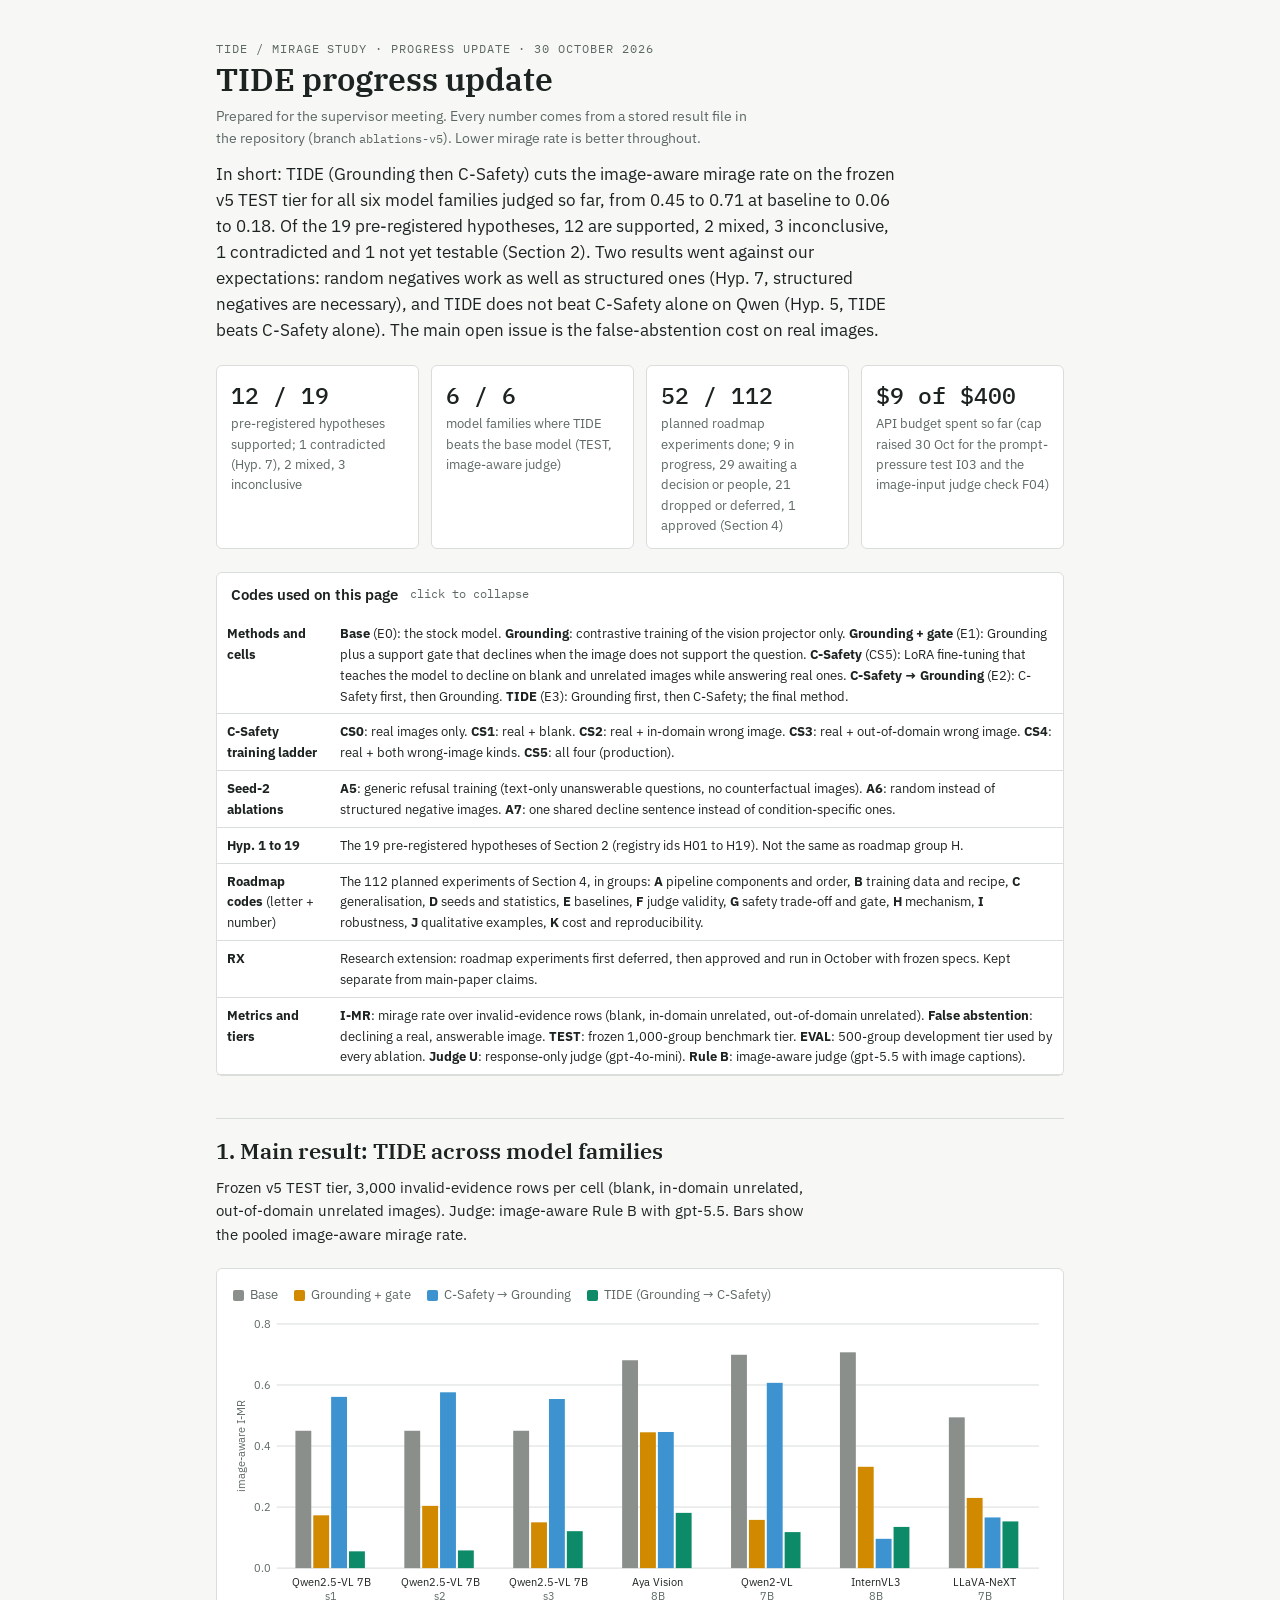
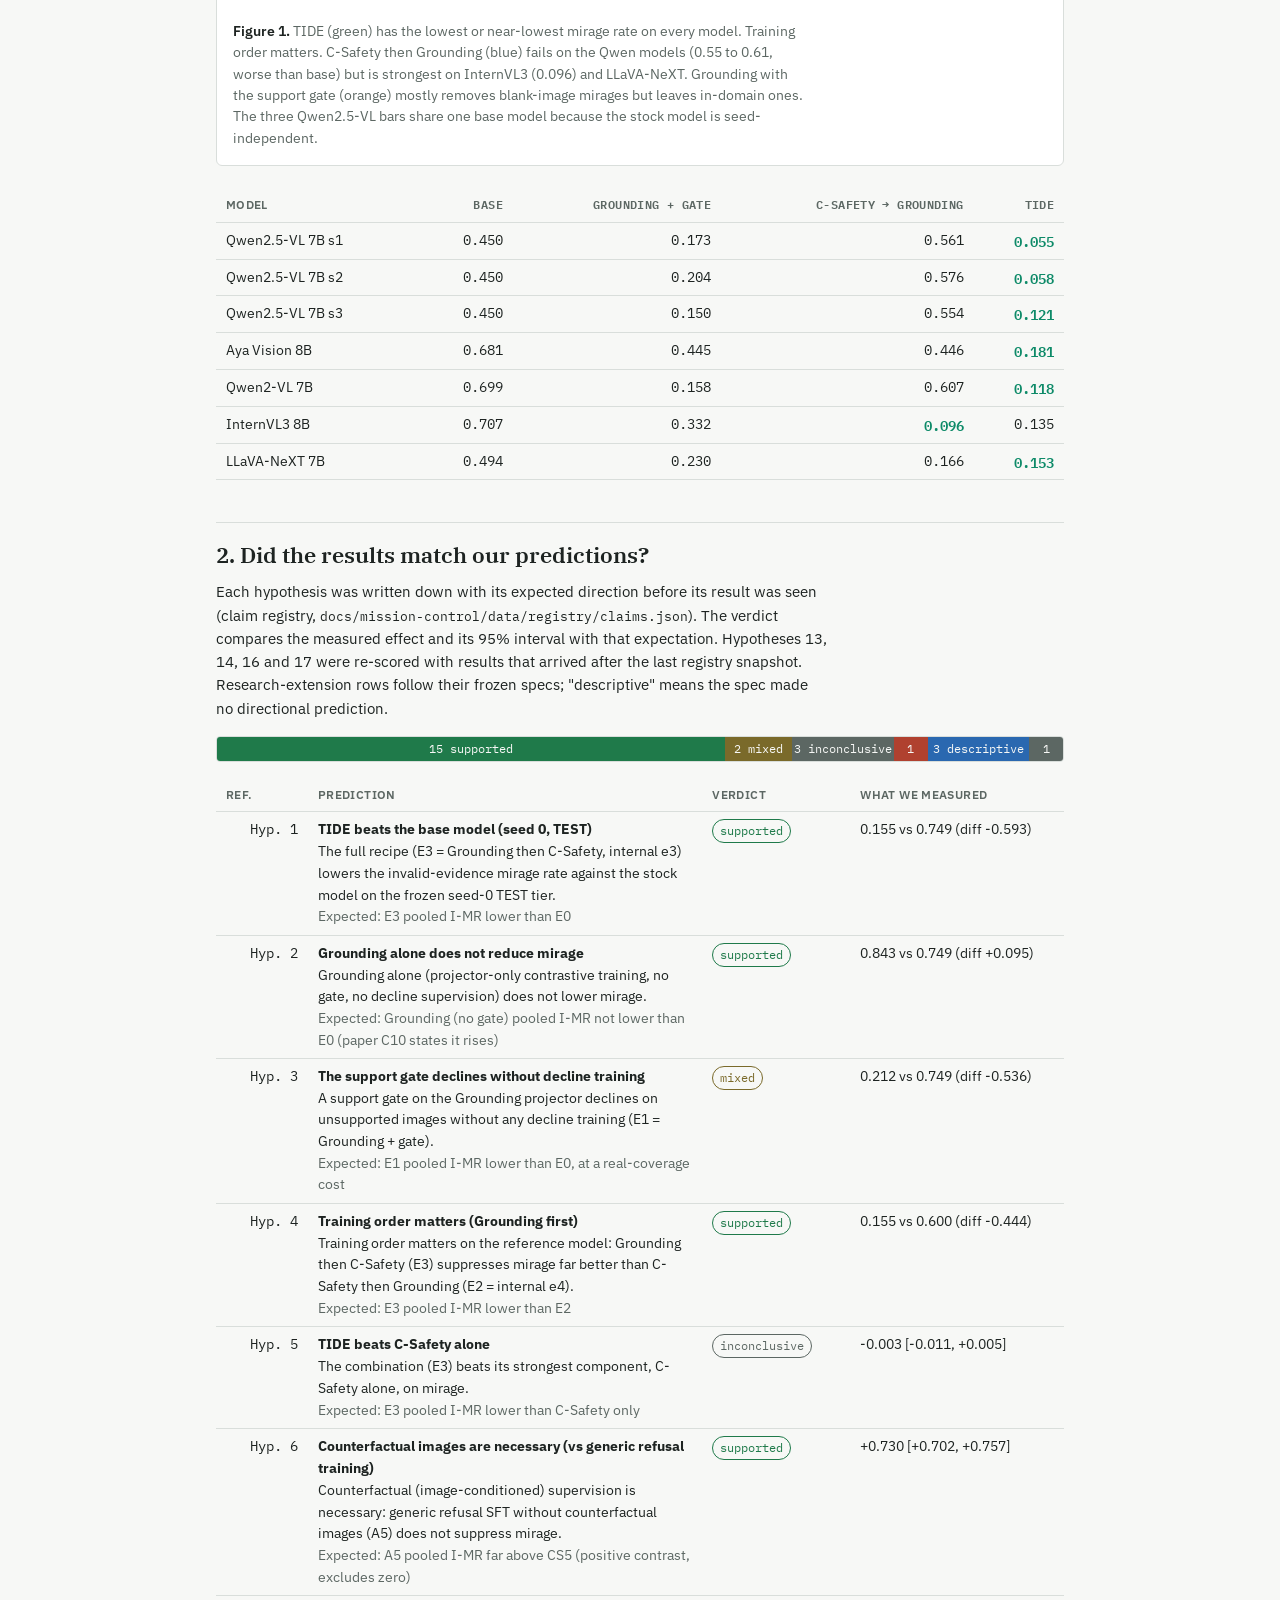
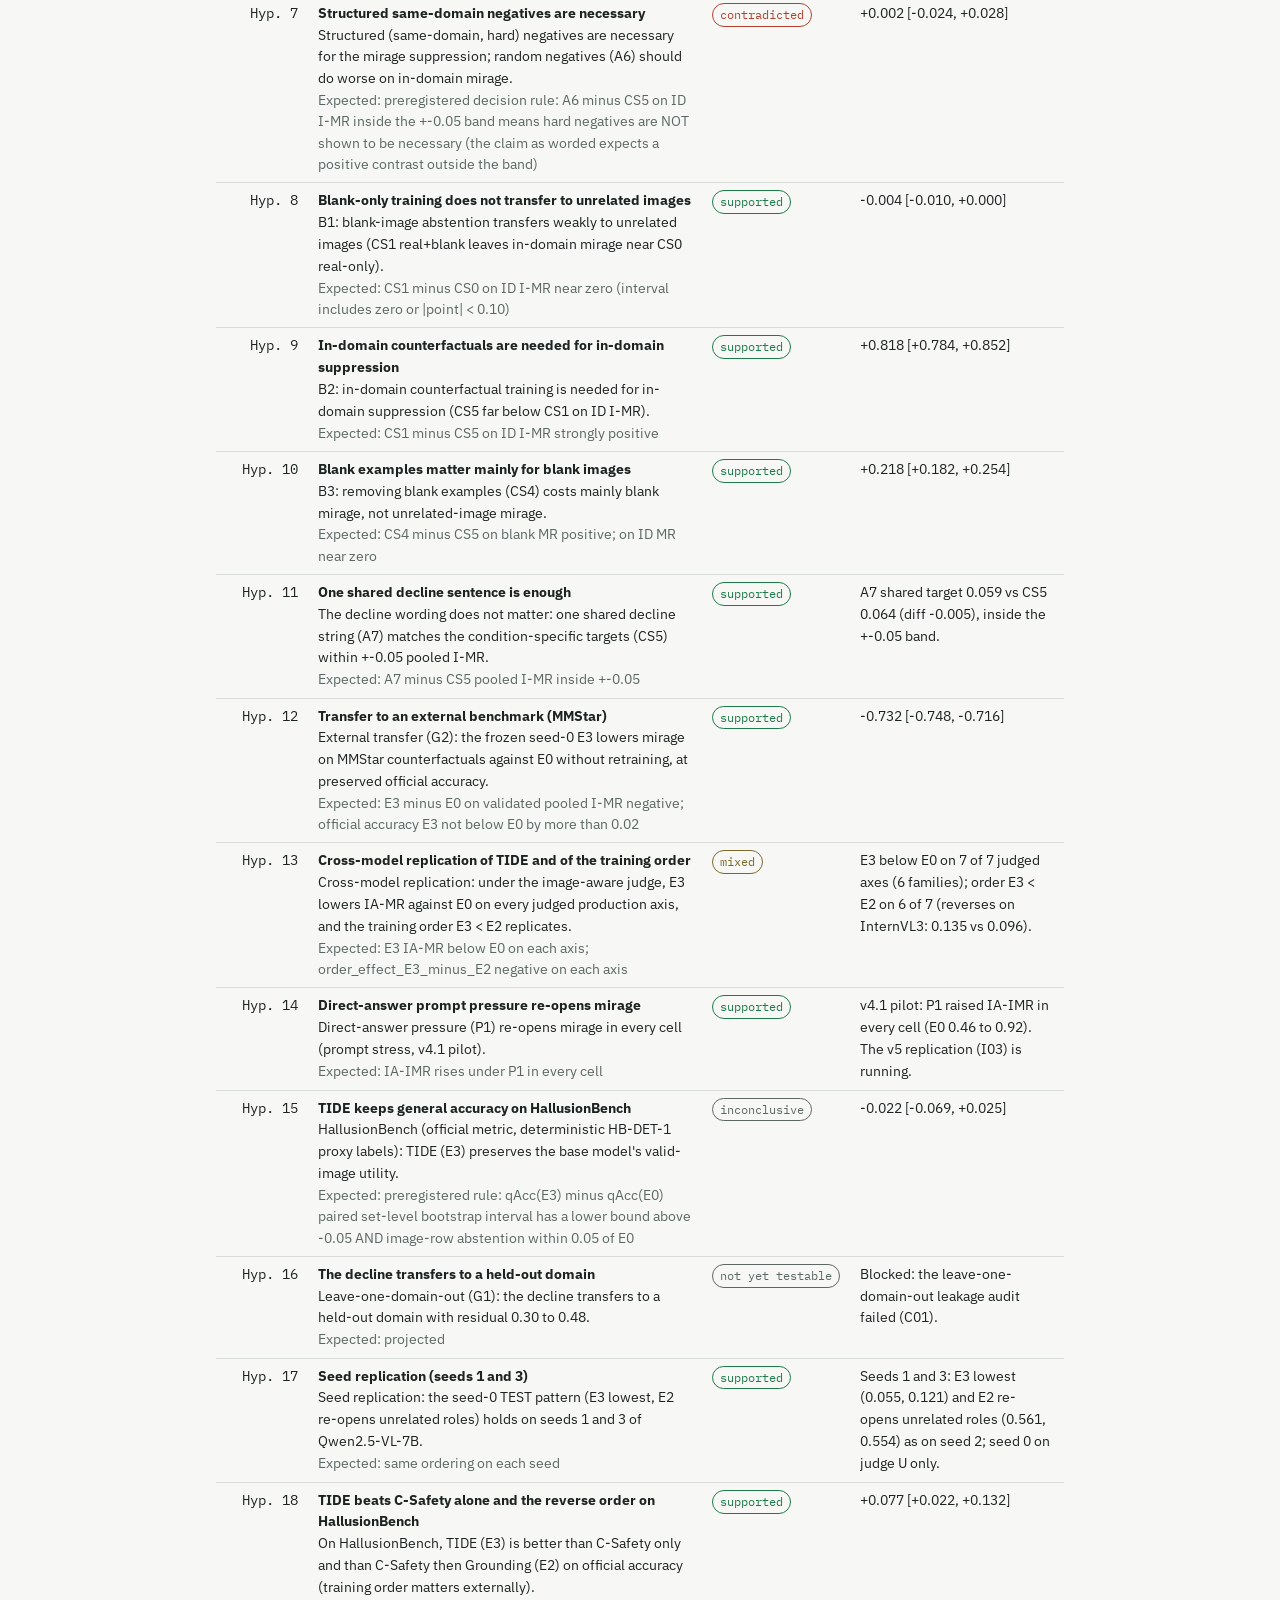
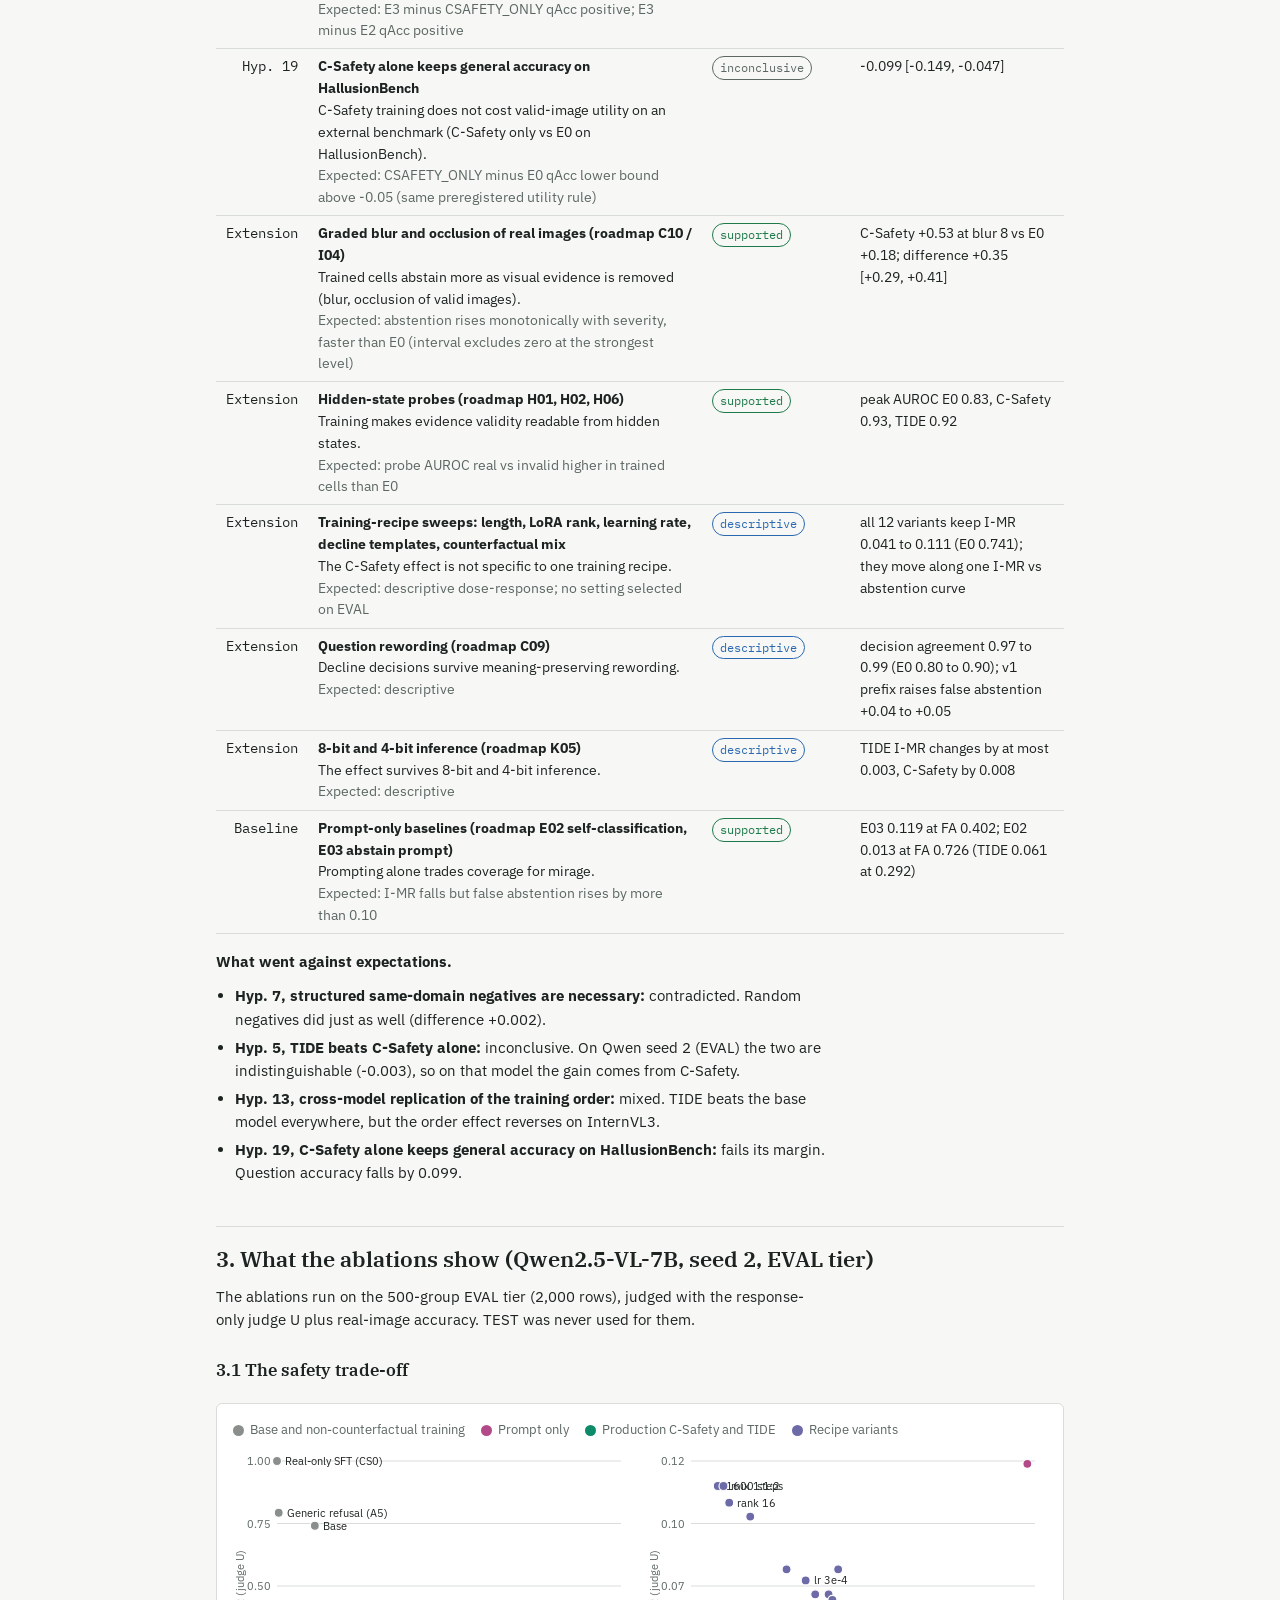
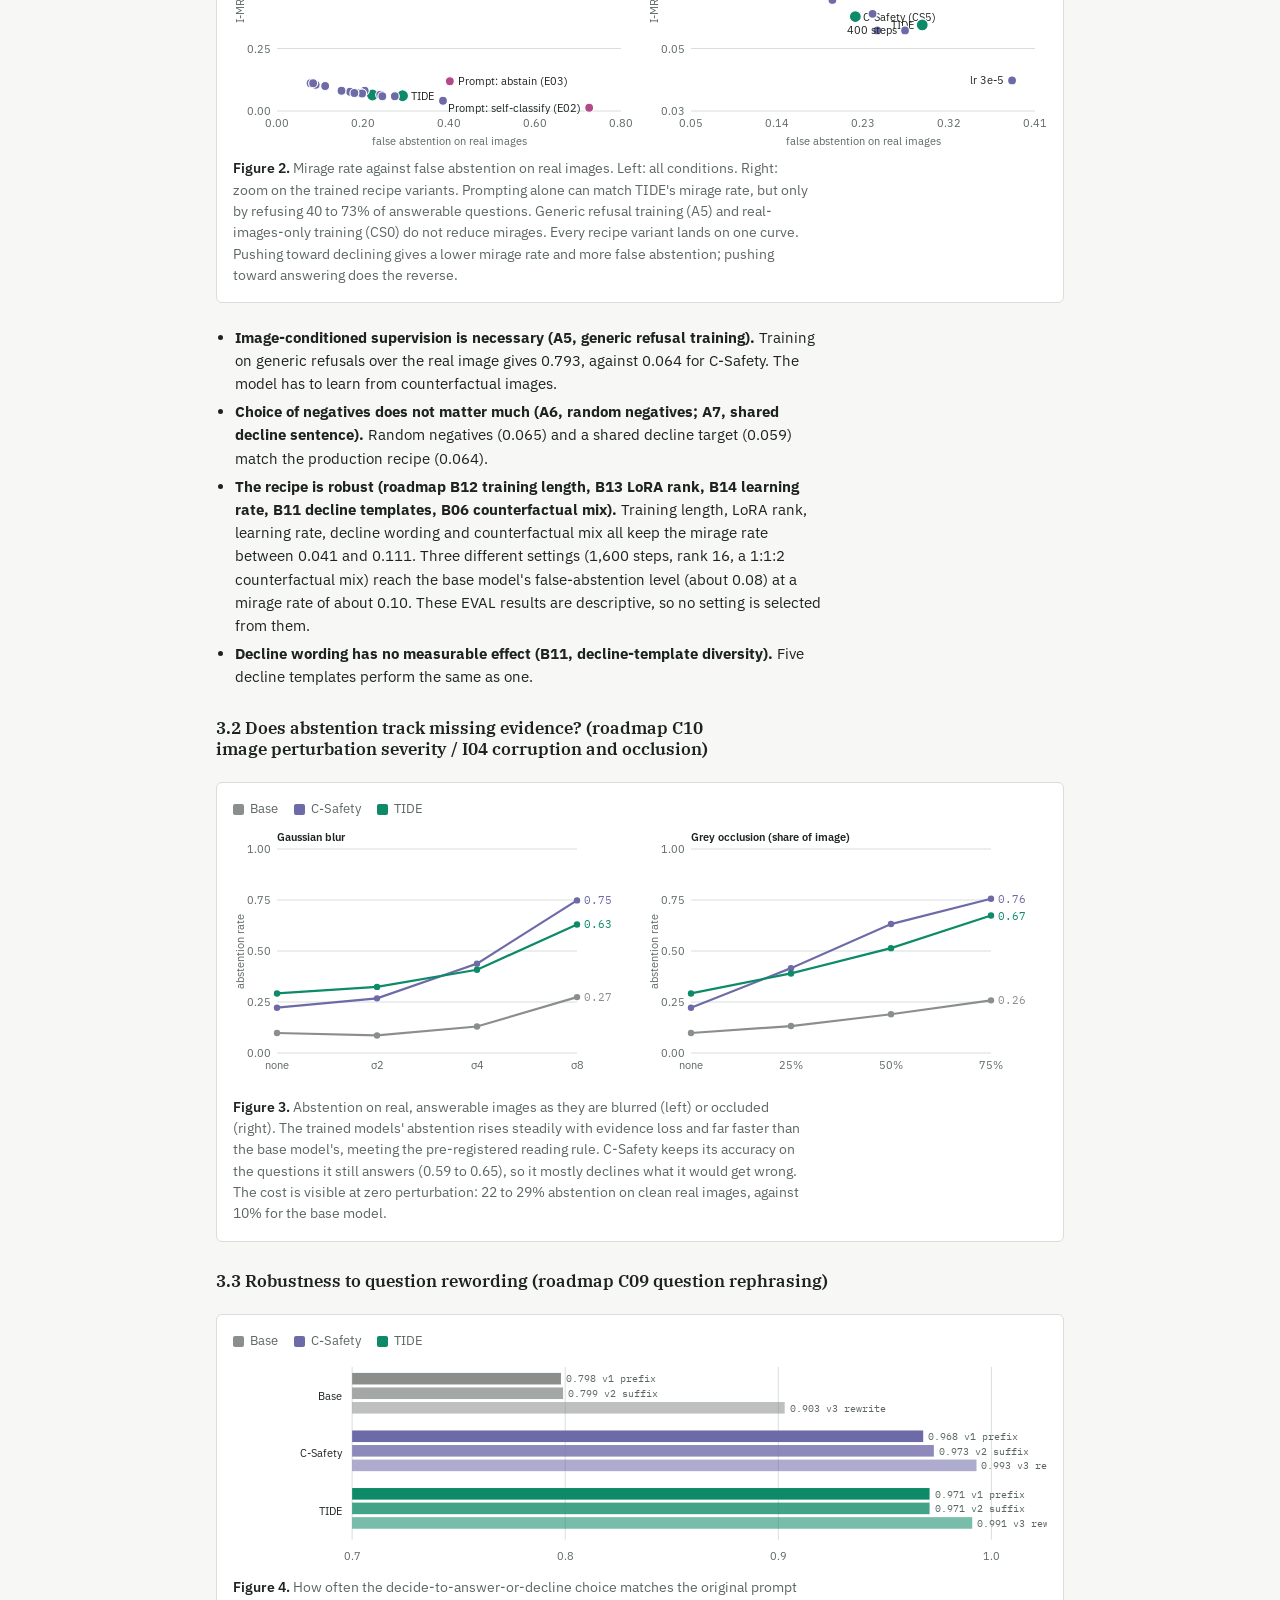
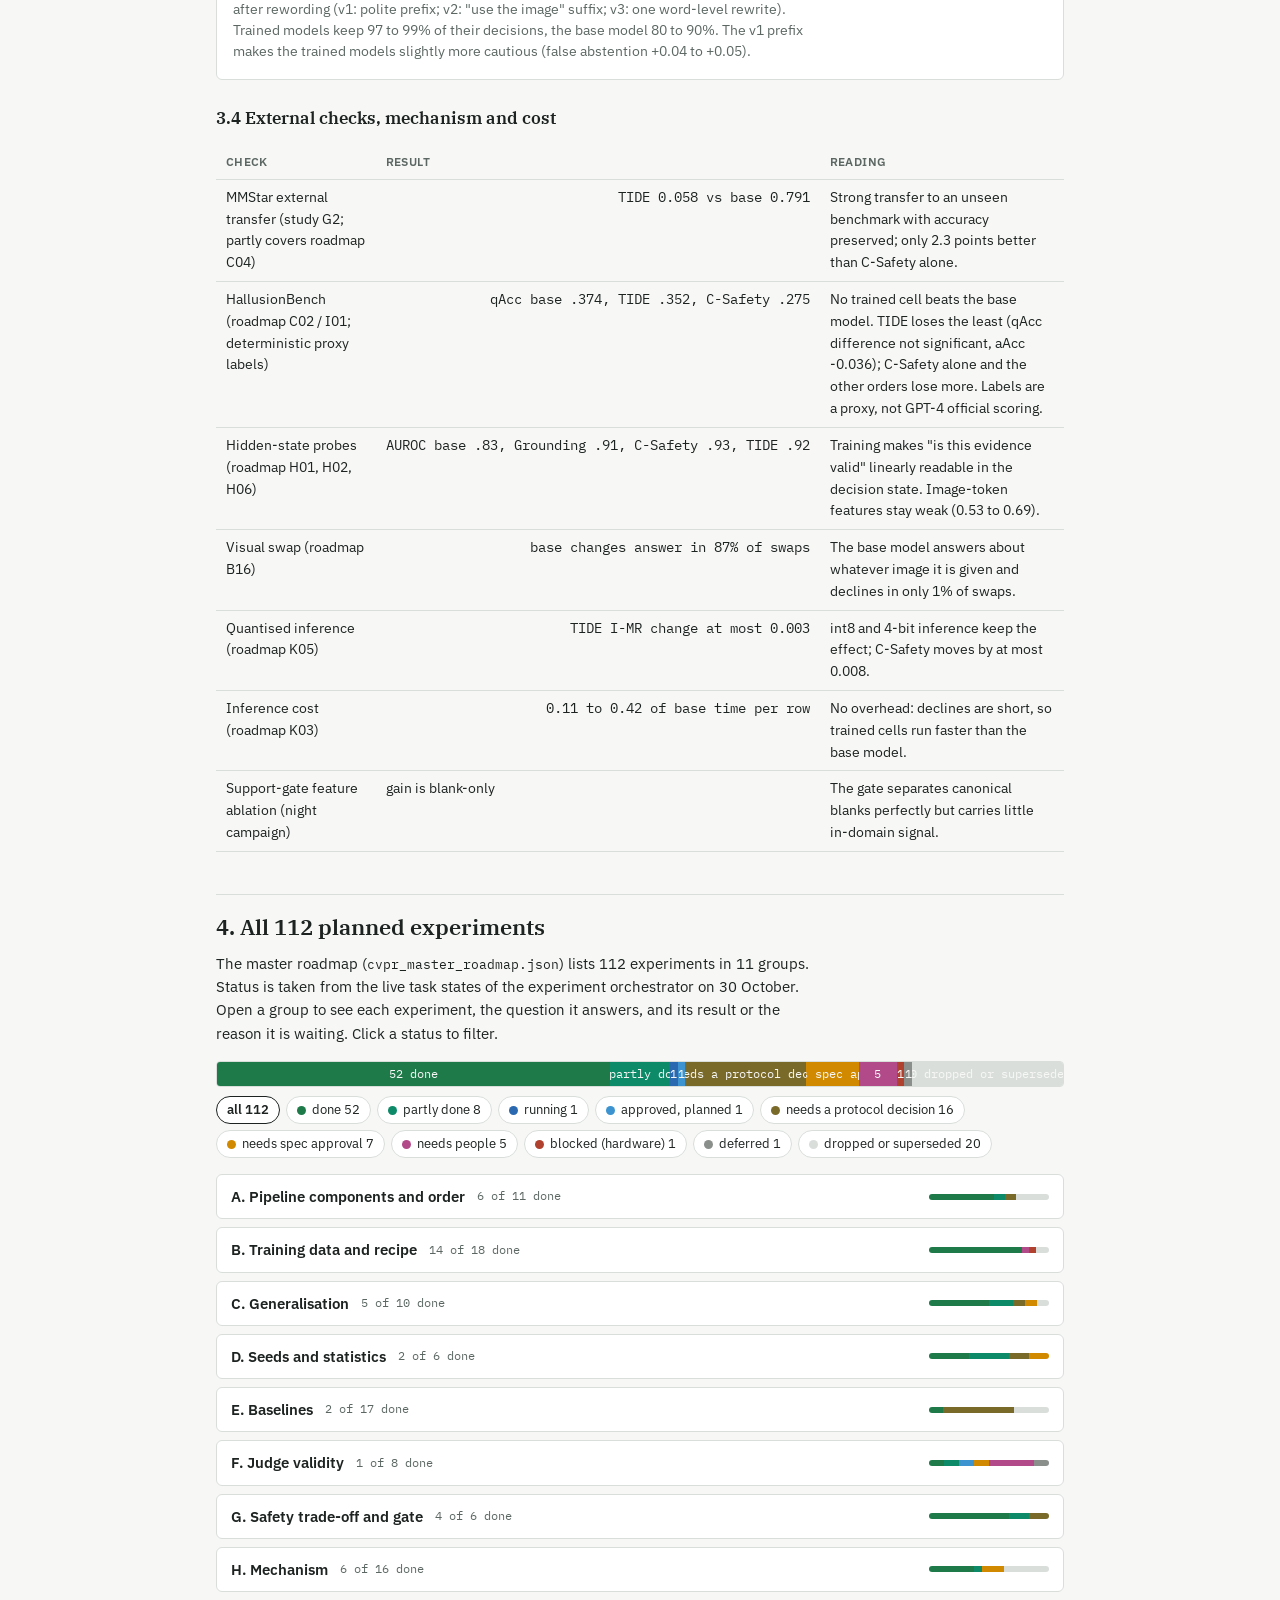
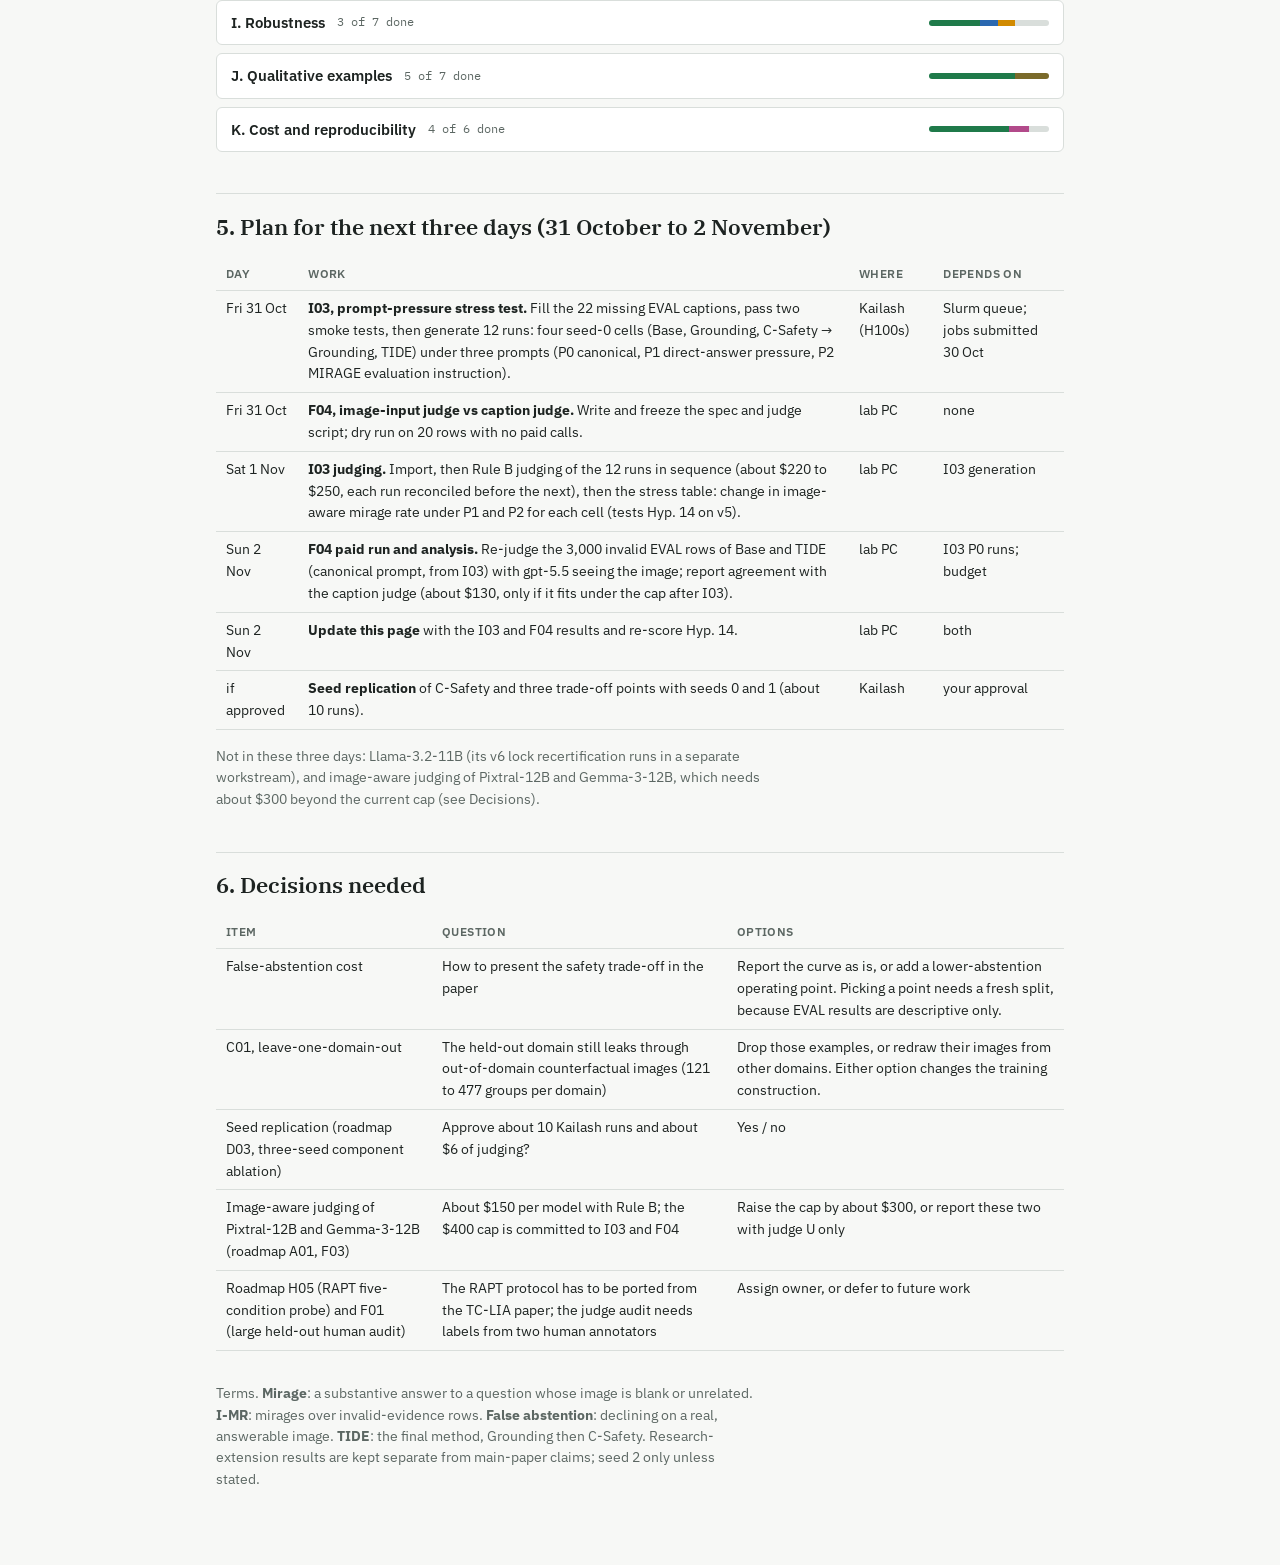
==== static/tide-update/index.html @ 51635c1f "TIDE update page: three-day plan, full names for every code, glossary Co-Authored-By: Claude Opus 5." ====
<!doctype html>
<html lang="en">
<head>
<meta charset="utf-8">
<meta name="viewport" content="width=device-width, initial-scale=1">
<meta name="robots" content="noindex, nofollow">
<title>TIDE Progress Update</title>
<link rel="stylesheet" href="https://fonts.googleapis.com/css2?family=IBM+Plex+Sans:wght@400;500;600&family=IBM+Plex+Serif:wght@500;600&family=IBM+Plex+Mono:wght@400;500&display=swap">
<style>
*{box-sizing:border-box} body{margin:0} img{max-width:100%}

/* Layout: one reading column (report), figures full column width, status board as a compact table. */
:root{
  --bg:#f7f8f6; --surface:#ffffff; --fg:#1d2321; --muted:#5c6763; --rule:#d9dedb; --accent:#0d7a5f;
  --c-base:#8a8f8c; --c-gr:#d18a00; --c-csg:#3c93cf; --c-tide:#0d8a68; --c-prompt:#b24a8a; --c-var:#6d6aa8;
  --ok:#1f7a4a; --run:#2a68b0; --plan:#7a6a2a; --block:#b0412f;
  --serif:"IBM Plex Serif",Georgia,serif; --sans:"IBM Plex Sans",system-ui,-apple-system,"Segoe UI",sans-serif; --mono:"IBM Plex Mono",ui-monospace,Menlo,monospace;
}
@media (prefers-color-scheme:dark){:root:not([data-theme="light"]){
  --bg:#141917; --surface:#1b2220; --fg:#e4e9e6; --muted:#9aa5a0; --rule:#2f3835; --accent:#4cc39d;
  --c-base:#9aa09d; --c-gr:#e8a52c; --c-csg:#64aee0; --c-tide:#3cc497; --c-prompt:#d278b0; --c-var:#9d9ae0;
  --ok:#55c48a; --run:#6ea3e6; --plan:#cdb866; --block:#ec7b67; color-scheme:dark}}
:root[data-theme="dark"]{
  --bg:#141917; --surface:#1b2220; --fg:#e4e9e6; --muted:#9aa5a0; --rule:#2f3835; --accent:#4cc39d;
  --c-base:#9aa09d; --c-gr:#e8a52c; --c-csg:#64aee0; --c-tide:#3cc497; --c-prompt:#d278b0; --c-var:#9d9ae0;
  --ok:#55c48a; --run:#6ea3e6; --plan:#cdb866; --block:#ec7b67; color-scheme:dark}
body{background:var(--bg);color:var(--fg);font-family:var(--sans);font-size:15px;line-height:1.55}
.wrap{max-width:880px;margin:0 auto;padding-block:40px 64px;padding-left:max(16px,env(safe-area-inset-left,0px));padding-right:max(16px,env(safe-area-inset-right,0px))}
h1,h2,h3{font-family:var(--serif);text-wrap:balance;line-height:1.25;margin:0}
h1{font-size:2rem;font-weight:600}
h2{font-size:1.35rem;font-weight:600;margin-top:2.6rem;padding-top:1.2rem;border-top:1px solid var(--rule)}
h3{font-size:1.05rem;font-weight:600;margin-top:1.8rem}
p{margin:.7rem 0;max-width:68ch}
.eyebrow{font-family:var(--mono);font-size:.75rem;letter-spacing:.08em;text-transform:uppercase;color:var(--muted)}
.meta{color:var(--muted);font-size:.9rem;margin-top:.4rem}
.lead{font-size:1.05rem}
ul.tight{margin:.6rem 0;padding-left:1.2rem;max-width:68ch}
ul.tight li{margin:.3rem 0}
figure{margin:1.4rem 0;background:var(--surface);border:1px solid var(--rule);border-radius:6px;padding:16px}
figcaption{font-size:.86rem;color:var(--muted);margin-top:.6rem;max-width:72ch}
figcaption b{color:var(--fg);font-weight:600}
.chart{width:100%;overflow-x:auto}
.chart svg{display:block;max-width:100%;height:auto}
.legend{display:flex;flex-wrap:wrap;gap:6px 16px;font-size:.82rem;margin-bottom:8px;color:var(--muted)}
.legend span{display:inline-flex;align-items:center;gap:6px}
.legend i{width:11px;height:11px;border-radius:2px;display:inline-block}
.tbl{overflow-x:auto;margin:1rem 0}
table{border-collapse:collapse;width:100%;font-size:.88rem}
th,td{text-align:left;padding:7px 10px;border-bottom:1px solid var(--rule);vertical-align:top}
th{font-weight:600;color:var(--muted);font-size:.78rem;letter-spacing:.03em;text-transform:uppercase}
td.n,th.n{text-align:right;font-family:var(--mono);font-variant-numeric:tabular-nums;white-space:nowrap}
.pill{display:inline-block;font-family:var(--mono);font-size:.72rem;padding:2px 7px;border-radius:999px;border:1px solid currentColor;white-space:nowrap}
.ok{color:var(--ok)} .run{color:var(--run)} .plan{color:var(--plan)} .block{color:var(--block)}
.kpis{display:grid;grid-template-columns:repeat(auto-fit,minmax(170px,1fr));gap:12px;margin:1.4rem 0}
.kpi{background:var(--surface);border:1px solid var(--rule);border-radius:6px;padding:12px 14px;min-width:0}
.kpi .v{font-family:var(--mono);font-size:1.45rem;font-weight:500}
.kpi .l{font-size:.82rem;color:var(--muted)}
.note{font-size:.86rem;color:var(--muted)}
.vbar{display:flex;height:26px;border-radius:4px;overflow:hidden;margin:1rem 0 .4rem;border:1px solid var(--rule)}
.vbar span{display:flex;align-items:center;justify-content:center;font-family:var(--mono);font-size:.72rem;color:var(--bg);min-width:0;white-space:nowrap;overflow:hidden}
.chips{display:flex;flex-wrap:wrap;gap:6px;margin:.6rem 0 1rem}
.chips button{font:inherit;font-size:.8rem;background:var(--surface);color:var(--fg);border:1px solid var(--rule);border-radius:999px;padding:3px 10px;cursor:pointer;display:inline-flex;gap:6px;align-items:center}
.chips button[aria-pressed="true"]{border-color:var(--fg);font-weight:600}
.chips button:focus-visible,summary:focus-visible{outline:2px solid var(--accent);outline-offset:2px}
.chips i{width:9px;height:9px;border-radius:50%;display:inline-block}
details.grp{border:1px solid var(--rule);border-radius:6px;background:var(--surface);margin:8px 0}
details.grp summary{cursor:pointer;padding:10px 14px;display:flex;flex-wrap:wrap;gap:6px 12px;align-items:center;font-weight:600}
details.grp summary .cnt{font-family:var(--mono);font-size:.75rem;color:var(--muted);font-weight:400}
details.grp .mini{display:flex;height:6px;width:120px;border-radius:3px;overflow:hidden;margin-left:auto}
details.grp table{font-size:.84rem} details.grp td.q{color:var(--muted);font-size:.8rem}
.v-SUPPORTS{color:var(--ok)} .v-MIXED{color:var(--plan)} .v-INCONCLUSIVE{color:var(--muted)} .v-CONTRADICTS{color:var(--block)} .v-DESCRIPTIVE{color:var(--run)} .v-NOT_EVALUATED{color:var(--muted)}
.two{display:grid;grid-template-columns:1fr 1fr;gap:14px}
@media (max-width:640px){.two{grid-template-columns:1fr} h1{font-size:1.6rem}}
code{font-family:var(--mono);font-size:.85em}

</style>
</head>
<body>
<div class="wrap">
<div class="eyebrow">TIDE / MIRAGE study · progress update · 30 October 2026</div>
<h1>TIDE progress update</h1>
<p class="meta">Prepared for the supervisor meeting. Every number comes from a stored result file in the repository (branch <code>ablations-v5</code>). Lower mirage rate is better throughout.</p>

<p class="lead">In short: TIDE (Grounding then C-Safety) cuts the image-aware mirage rate on the frozen v5 TEST tier for all six model families judged so far, from 0.45 to 0.71 at baseline to 0.06 to 0.18. Of the 19 pre-registered hypotheses, 12 are supported, 2 mixed, 3 inconclusive, 1 contradicted and 1 not yet testable (Section 2). Two results went against our expectations: random negatives work as well as structured ones (Hyp. 7, structured negatives are necessary), and TIDE does not beat C-Safety alone on Qwen (Hyp. 5, TIDE beats C-Safety alone). The main open issue is the false-abstention cost on real images.</p>

<div class="kpis">
  <div class="kpi"><div class="v">12 / 19</div><div class="l">pre-registered hypotheses supported; 1 contradicted (Hyp. 7), 2 mixed, 3 inconclusive</div></div>
  <div class="kpi"><div class="v">6 / 6</div><div class="l">model families where TIDE beats the base model (TEST, image-aware judge)</div></div>
  <div class="kpi"><div class="v">52 / 112</div><div class="l">planned roadmap experiments done; 9 in progress, 29 awaiting a decision or people, 21 dropped or deferred, 1 approved (Section 4)</div></div>
  <div class="kpi"><div class="v">$9 of $400</div><div class="l">API budget spent so far (cap raised 30 Oct for the prompt-pressure test I03 and the image-input judge check F04)</div></div>
</div>

<details class="grp" id="glossary" open><summary>Codes used on this page <span class="cnt">click to collapse</span></summary>
<div class="tbl" style="margin:0"><table><tbody>
<tr><td><b>Methods and cells</b></td><td><b>Base</b> (E0): the stock model. <b>Grounding</b>: contrastive training of the vision projector only. <b>Grounding + gate</b> (E1): Grounding plus a support gate that declines when the image does not support the question. <b>C-Safety</b> (CS5): LoRA fine-tuning that teaches the model to decline on blank and unrelated images while answering real ones. <b>C-Safety → Grounding</b> (E2): C-Safety first, then Grounding. <b>TIDE</b> (E3): Grounding first, then C-Safety; the final method.</td></tr>
<tr><td><b>C-Safety training ladder</b></td><td><b>CS0</b>: real images only. <b>CS1</b>: real + blank. <b>CS2</b>: real + in-domain wrong image. <b>CS3</b>: real + out-of-domain wrong image. <b>CS4</b>: real + both wrong-image kinds. <b>CS5</b>: all four (production).</td></tr>
<tr><td><b>Seed-2 ablations</b></td><td><b>A5</b>: generic refusal training (text-only unanswerable questions, no counterfactual images). <b>A6</b>: random instead of structured negative images. <b>A7</b>: one shared decline sentence instead of condition-specific ones.</td></tr>
<tr><td><b>Hyp. 1 to 19</b></td><td>The 19 pre-registered hypotheses of Section 2 (registry ids H01 to H19). Not the same as roadmap group H.</td></tr>
<tr><td><b>Roadmap codes</b> (letter + number)</td><td>The 112 planned experiments of Section 4, in groups: <b>A</b> pipeline components and order, <b>B</b> training data and recipe, <b>C</b> generalisation, <b>D</b> seeds and statistics, <b>E</b> baselines, <b>F</b> judge validity, <b>G</b> safety trade-off and gate, <b>H</b> mechanism, <b>I</b> robustness, <b>J</b> qualitative examples, <b>K</b> cost and reproducibility.</td></tr>
<tr><td><b>RX</b></td><td>Research extension: roadmap experiments first deferred, then approved and run in October with frozen specs. Kept separate from main-paper claims.</td></tr>
<tr><td><b>Metrics and tiers</b></td><td><b>I-MR</b>: mirage rate over invalid-evidence rows (blank, in-domain unrelated, out-of-domain unrelated). <b>False abstention</b>: declining a real, answerable image. <b>TEST</b>: frozen 1,000-group benchmark tier. <b>EVAL</b>: 500-group development tier used by every ablation. <b>Judge U</b>: response-only judge (gpt-4o-mini). <b>Rule B</b>: image-aware judge (gpt-5.5 with image captions).</td></tr>
</tbody></table></div></details>

<h2>1. Main result: TIDE across model families</h2>
<p>Frozen v5 TEST tier, 3,000 invalid-evidence rows per cell (blank, in-domain unrelated, out-of-domain unrelated images). Judge: image-aware Rule B with gpt-5.5. Bars show the pooled image-aware mirage rate.</p>
<figure>
  <div class="legend" id="lg1"></div>
  <div class="chart" id="fig1"></div>
  <figcaption><b>Figure 1.</b> TIDE (green) has the lowest or near-lowest mirage rate on every model. Training order matters. C-Safety then Grounding (blue) fails on the Qwen models (0.55 to 0.61, worse than base) but is strongest on InternVL3 (0.096) and LLaVA-NeXT. Grounding with the support gate (orange) mostly removes blank-image mirages but leaves in-domain ones. The three Qwen2.5-VL bars share one base model because the stock model is seed-independent.</figcaption>
</figure>
<div class="tbl"><table>
<thead><tr><th>Model</th><th class="n">Base</th><th class="n">Grounding + gate</th><th class="n">C-Safety → Grounding</th><th class="n">TIDE</th></tr></thead>
<tbody id="t1"></tbody></table></div>

<h2>2. Did the results match our predictions?</h2>
<p>Each hypothesis was written down with its expected direction before its result was seen (claim registry, <code>docs/mission-control/data/registry/claims.json</code>). The verdict compares the measured effect and its 95% interval with that expectation. Hypotheses 13, 14, 16 and 17 were re-scored with results that arrived after the last registry snapshot. Research-extension rows follow their frozen specs; "descriptive" means the spec made no directional prediction.</p>
<div id="vbar" class="vbar" aria-label="verdict counts"></div>
<div class="tbl"><table>
<thead><tr><th>Ref.</th><th>Prediction</th><th>Verdict</th><th>What we measured</th></tr></thead>
<tbody id="tclaims"></tbody></table></div>
<p><b>What went against expectations.</b></p>
<ul class="tight">
<li><b>Hyp. 7, structured same-domain negatives are necessary:</b> contradicted. Random negatives did just as well (difference +0.002).</li>
<li><b>Hyp. 5, TIDE beats C-Safety alone:</b> inconclusive. On Qwen seed 2 (EVAL) the two are indistinguishable (-0.003), so on that model the gain comes from C-Safety.</li>
<li><b>Hyp. 13, cross-model replication of the training order:</b> mixed. TIDE beats the base model everywhere, but the order effect reverses on InternVL3.</li>
<li><b>Hyp. 19, C-Safety alone keeps general accuracy on HallusionBench:</b> fails its margin. Question accuracy falls by 0.099.</li>
</ul>

<h2>3. What the ablations show (Qwen2.5-VL-7B, seed 2, EVAL tier)</h2>
<p>The ablations run on the 500-group EVAL tier (2,000 rows), judged with the response-only judge U plus real-image accuracy. TEST was never used for them.</p>

<h3>3.1 The safety trade-off</h3>
<figure>
  <div class="legend" id="lg2"></div>
  <div class="two">
    <div class="chart" id="fig2a"></div>
    <div class="chart" id="fig2b"></div>
  </div>
  <figcaption><b>Figure 2.</b> Mirage rate against false abstention on real images. Left: all conditions. Right: zoom on the trained recipe variants. Prompting alone can match TIDE's mirage rate, but only by refusing 40 to 73% of answerable questions. Generic refusal training (A5) and real-images-only training (CS0) do not reduce mirages. Every recipe variant lands on one curve. Pushing toward declining gives a lower mirage rate and more false abstention; pushing toward answering does the reverse.</figcaption>
</figure>
<ul class="tight">
  <li><b>Image-conditioned supervision is necessary (A5, generic refusal training).</b> Training on generic refusals over the real image gives 0.793, against 0.064 for C-Safety. The model has to learn from counterfactual images.</li>
  <li><b>Choice of negatives does not matter much (A6, random negatives; A7, shared decline sentence).</b> Random negatives (0.065) and a shared decline target (0.059) match the production recipe (0.064).</li>
  <li><b>The recipe is robust (roadmap B12 training length, B13 LoRA rank, B14 learning rate, B11 decline templates, B06 counterfactual mix).</b> Training length, LoRA rank, learning rate, decline wording and counterfactual mix all keep the mirage rate between 0.041 and 0.111. Three different settings (1,600 steps, rank 16, a 1:1:2 counterfactual mix) reach the base model's false-abstention level (about 0.08) at a mirage rate of about 0.10. These EVAL results are descriptive, so no setting is selected from them.</li>
  <li><b>Decline wording has no measurable effect (B11, decline-template diversity).</b> Five decline templates perform the same as one.</li>
</ul>

<h3>3.2 Does abstention track missing evidence? (roadmap C10 image perturbation severity / I04 corruption and occlusion)</h3>
<figure>
  <div class="legend" id="lg3"></div>
  <div class="two">
    <div class="chart" id="fig3a"></div>
    <div class="chart" id="fig3b"></div>
  </div>
  <figcaption><b>Figure 3.</b> Abstention on real, answerable images as they are blurred (left) or occluded (right). The trained models' abstention rises steadily with evidence loss and far faster than the base model's, meeting the pre-registered reading rule. C-Safety keeps its accuracy on the questions it still answers (0.59 to 0.65), so it mostly declines what it would get wrong. The cost is visible at zero perturbation: 22 to 29% abstention on clean real images, against 10% for the base model.</figcaption>
</figure>

<h3>3.3 Robustness to question rewording (roadmap C09 question rephrasing)</h3>
<figure>
  <div class="legend" id="lg4"></div>
  <div class="chart" id="fig4"></div>
  <figcaption><b>Figure 4.</b> How often the decide-to-answer-or-decline choice matches the original prompt after rewording (v1: polite prefix; v2: "use the image" suffix; v3: one word-level rewrite). Trained models keep 97 to 99% of their decisions, the base model 80 to 90%. The v1 prefix makes the trained models slightly more cautious (false abstention +0.04 to +0.05).</figcaption>
</figure>

<h3>3.4 External checks, mechanism and cost</h3>
<div class="tbl"><table>
<thead><tr><th>Check</th><th>Result</th><th>Reading</th></tr></thead>
<tbody>
<tr><td>MMStar external transfer (study G2; partly covers roadmap C04)</td><td class="n">TIDE 0.058 vs base 0.791</td><td>Strong transfer to an unseen benchmark with accuracy preserved; only 2.3 points better than C-Safety alone.</td></tr>
<tr><td>HallusionBench (roadmap C02 / I01; deterministic proxy labels)</td><td class="n">qAcc base .374, TIDE .352, C-Safety .275</td><td>No trained cell beats the base model. TIDE loses the least (qAcc difference not significant, aAcc -0.036); C-Safety alone and the other orders lose more. Labels are a proxy, not GPT-4 official scoring.</td></tr>
<tr><td>Hidden-state probes (roadmap H01, H02, H06)</td><td class="n">AUROC base .83, Grounding .91, C-Safety .93, TIDE .92</td><td>Training makes "is this evidence valid" linearly readable in the decision state. Image-token features stay weak (0.53 to 0.69).</td></tr>
<tr><td>Visual swap (roadmap B16)</td><td class="n">base changes answer in 87% of swaps</td><td>The base model answers about whatever image it is given and declines in only 1% of swaps.</td></tr>
<tr><td>Quantised inference (roadmap K05)</td><td class="n">TIDE I-MR change at most 0.003</td><td>int8 and 4-bit inference keep the effect; C-Safety moves by at most 0.008.</td></tr>
<tr><td>Inference cost (roadmap K03)</td><td class="n">0.11 to 0.42 of base time per row</td><td>No overhead: declines are short, so trained cells run faster than the base model.</td></tr>
<tr><td>Support-gate feature ablation (night campaign)</td><td>gain is blank-only</td><td>The gate separates canonical blanks perfectly but carries little in-domain signal.</td></tr>
</tbody></table></div>

<h2>4. All 112 planned experiments</h2>
<p>The master roadmap (<code>cvpr_master_roadmap.json</code>) lists 112 experiments in 11 groups. Status is taken from the live task states of the experiment orchestrator on 30 October. Open a group to see each experiment, the question it answers, and its result or the reason it is waiting. Click a status to filter.</p>
<div id="rbar" class="vbar"></div>
<div id="rchips" class="chips"></div>
<div id="roadmap"></div>

<h2>5. Plan for the next three days (31 October to 2 November)</h2>
<div class="tbl"><table>
<thead><tr><th>Day</th><th>Work</th><th>Where</th><th>Depends on</th></tr></thead>
<tbody>
<tr><td>Fri 31 Oct</td><td><b>I03, prompt-pressure stress test.</b> Fill the 22 missing EVAL captions, pass two smoke tests, then generate 12 runs: four seed-0 cells (Base, Grounding, C-Safety → Grounding, TIDE) under three prompts (P0 canonical, P1 direct-answer pressure, P2 MIRAGE evaluation instruction).</td><td>Kailash (H100s)</td><td>Slurm queue; jobs submitted 30 Oct</td></tr>
<tr><td>Fri 31 Oct</td><td><b>F04, image-input judge vs caption judge.</b> Write and freeze the spec and judge script; dry run on 20 rows with no paid calls.</td><td>lab PC</td><td>none</td></tr>
<tr><td>Sat 1 Nov</td><td><b>I03 judging.</b> Import, then Rule B judging of the 12 runs in sequence (about $220 to $250, each run reconciled before the next), then the stress table: change in image-aware mirage rate under P1 and P2 for each cell (tests Hyp. 14 on v5).</td><td>lab PC</td><td>I03 generation</td></tr>
<tr><td>Sun 2 Nov</td><td><b>F04 paid run and analysis.</b> Re-judge the 3,000 invalid EVAL rows of Base and TIDE (canonical prompt, from I03) with gpt-5.5 seeing the image; report agreement with the caption judge (about $130, only if it fits under the cap after I03).</td><td>lab PC</td><td>I03 P0 runs; budget</td></tr>
<tr><td>Sun 2 Nov</td><td><b>Update this page</b> with the I03 and F04 results and re-score Hyp. 14.</td><td>lab PC</td><td>both</td></tr>
<tr><td>if approved</td><td><b>Seed replication</b> of C-Safety and three trade-off points with seeds 0 and 1 (about 10 runs).</td><td>Kailash</td><td>your approval</td></tr>
</tbody></table></div>
<p class="note">Not in these three days: Llama-3.2-11B (its v6 lock recertification runs in a separate workstream), and image-aware judging of Pixtral-12B and Gemma-3-12B, which needs about $300 beyond the current cap (see Decisions).</p>

<h2>6. Decisions needed</h2>
<div class="tbl"><table>
<thead><tr><th>Item</th><th>Question</th><th>Options</th></tr></thead>
<tbody>
<tr><td>False-abstention cost</td><td>How to present the safety trade-off in the paper</td><td>Report the curve as is, or add a lower-abstention operating point. Picking a point needs a fresh split, because EVAL results are descriptive only.</td></tr>
<tr><td>C01, leave-one-domain-out</td><td>The held-out domain still leaks through out-of-domain counterfactual images (121 to 477 groups per domain)</td><td>Drop those examples, or redraw their images from other domains. Either option changes the training construction.</td></tr>
<tr><td>Seed replication (roadmap D03, three-seed component ablation)</td><td>Approve about 10 Kailash runs and about $6 of judging?</td><td>Yes / no</td></tr>
<tr><td>Image-aware judging of Pixtral-12B and Gemma-3-12B (roadmap A01, F03)</td><td>About $150 per model with Rule B; the $400 cap is committed to I03 and F04</td><td>Raise the cap by about $300, or report these two with judge U only</td></tr>
<tr><td>Roadmap H05 (RAPT five-condition probe) and F01 (large held-out human audit)</td><td>The RAPT protocol has to be ported from the TC-LIA paper; the judge audit needs labels from two human annotators</td><td>Assign owner, or defer to future work</td></tr>
</tbody></table></div>

<p class="note" style="margin-top:2rem">Terms. <b>Mirage</b>: a substantive answer to a question whose image is blank or unrelated. <b>I-MR</b>: mirages over invalid-evidence rows. <b>False abstention</b>: declining on a real, answerable image. <b>TIDE</b>: the final method, Grounding then C-Safety. Research-extension results are kept separate from main-paper claims; seed 2 only unless stated.</p>
</div>

<script>
const css=n=>getComputedStyle(document.documentElement).getPropertyValue(n).trim();
const NS="http://www.w3.org/2000/svg";
function el(t,a,p){const e=document.createElementNS(NS,t);for(const k in a)e.setAttribute(k,a[k]);if(p)p.appendChild(e);return e}
function txt(p,x,y,s,a){const t=el("text",Object.assign({x,y,fill:css("--muted"),"font-size":11,"font-family":css("--sans")},a||{}),p);t.textContent=s;return t}
function legend(id,items){document.getElementById(id).innerHTML=items.map(([l,c,shape])=>`<span><i style="background:var(${c});${shape==="o"?"border-radius:50%":""}"></i>${l}</span>`).join("")}

// ---- data (from IMAGE_AWARE_RULE_B_COMBINED.md and the research_extension_v5 / ablation reports)
const CELLS=[["Base","--c-base"],["Grounding + gate","--c-gr"],["C-Safety → Grounding","--c-csg"],["TIDE (Grounding → C-Safety)","--c-tide"]];
const IAMR=[["Qwen2.5-VL 7B s1",[.450,.173,.561,.055]],["Qwen2.5-VL 7B s2",[.450,.204,.576,.058]],["Qwen2.5-VL 7B s3",[.450,.150,.554,.121]],
  ["Aya Vision 8B",[.681,.445,.446,.181]],["Qwen2-VL 7B",[.699,.158,.607,.118]],["InternVL3 8B",[.707,.332,.096,.135]],["LLaVA-NeXT 7B",[.494,.230,.166,.153]]];
const PTS=[ // [label, false abstention, I-MR, group]
 ["Base",.088,.741,"base"],["Real-only SFT (CS0)",.000,1.000,"base"],["Generic refusal (A5)",.004,.793,"base"],
 ["Prompt: abstain (E03)",.402,.119,"prompt"],["Prompt: self-classify (E02)",.726,.013,"prompt"],
 ["C-Safety (CS5)",.222,.064,"prod"],["TIDE",.292,.061,"prod"],
 ["A6 random neg.",.240,.065,"var"],["A7 shared target",.245,.059,"var"],
 ["200 steps",.204,.081,"var"],["400 steps",.274,.059,"var"],["1600 steps",.078,.111,"var"],
 ["rank 4",.194,.072,"var"],["rank 16",.090,.105,"var"],["rank 32",.112,.100,"var"],
 ["lr 3e-5",.386,.041,"var"],["lr 3e-4",.170,.077,"var"],["5 templates",.198,.070,"var"],
 ["mix 2:1:1",.150,.081,"var"],["mix 1:2:1",.180,.072,"var"],["mix 1:1:2",.084,.111,"var"]];
const GC={base:"--c-base",prompt:"--c-prompt",prod:"--c-tide",var:"--c-var"};
const C10={blur:["none","σ2","σ4","σ8"],occ:["none","25%","50%","75%"],
  E0:{blur:[.098,.086,.130,.274],occ:[.098,.132,.190,.258]},CS5:{blur:[.222,.268,.438,.748],occ:[.222,.416,.632,.756]},TIDE:{blur:[.292,.324,.408,.630],occ:[.292,.390,.514,.674]}};
const C09={Base:[.798,.799,.903],"C-Safety":[.968,.973,.993],TIDE:[.971,.971,.991]};

function axisY(g,x0,x1,y,ymax,ticks,fmt){ticks.forEach(t=>{const yy=y(t);el("line",{x1:x0,x2:x1,y1:yy,y2:yy,stroke:css("--rule"),"stroke-width":1},g);txt(g,x0-6,yy+4,fmt(t),{"text-anchor":"end"})})}

function fig1(){
  const W=820,H=300,m={l:44,r:8,t:10,b:44},iw=W-m.l-m.r,ih=H-m.t-m.b,s=el("svg",{viewBox:`0 0 ${W} ${H}`,role:"img","aria-label":"Image-aware mirage rate by model and cell"});
  const y=v=>m.t+ih-v/0.8*ih; axisY(s,m.l,W-m.r,y,.8,[0,.2,.4,.6,.8],v=>v.toFixed(1));
  const gw=iw/IAMR.length,bw=Math.min(18,(gw-14)/4);
  IAMR.forEach(([name,v],i)=>{const cx=m.l+gw*i+gw/2;v.forEach((val,j)=>{const x=cx-2*bw+j*bw;el("rect",{x,y:y(val),width:bw-2,height:y(0)-y(val),fill:css(CELLS[j][1])},s).appendChild(el("title",{})).textContent=`${name}, ${CELLS[j][0]}: ${val.toFixed(3)}`});
    const parts=name.split(" ");txt(s,cx,H-26,parts.slice(0,-1).join(" "),{"text-anchor":"middle",fill:css("--fg")});txt(s,cx,H-12,parts.at(-1),{"text-anchor":"middle"})});
  el("text",{x:12,y:m.t+ih/2,transform:`rotate(-90 12 ${m.t+ih/2})`,"text-anchor":"middle",fill:css("--muted"),"font-size":11},s).textContent="image-aware I-MR";
  document.getElementById("fig1").replaceChildren(s);
  document.getElementById("t1").innerHTML=IAMR.map(([n,v])=>{const mn=Math.min(...v);return `<tr><td>${n}</td>${v.map(x=>`<td class="n"${x===mn?' style="font-weight:600;color:var(--c-tide)"':""}>${x.toFixed(3)}</td>`).join("")}</tr>`}).join("");
}

function scatter(id,pts,xr,yr,labels,size){
  const W=size||400,H=300,m={l:44,r:12,t:12,b:38},iw=W-m.l-m.r,ih=H-m.t-m.b,s=el("svg",{viewBox:`0 0 ${W} ${H}`,role:"img"});
  const x=v=>m.l+(v-xr[0])/(xr[1]-xr[0])*iw,y=v=>m.t+ih-(v-yr[0])/(yr[1]-yr[0])*ih;
  const yt=[],xt=[];for(let i=0;i<=4;i++){yt.push(yr[0]+(yr[1]-yr[0])*i/4);xt.push(xr[0]+(xr[1]-xr[0])*i/4)}
  axisY(s,m.l,W-m.r,y,yr[1],yt,v=>v.toFixed(2));
  xt.forEach(t=>txt(s,x(t),H-m.b+16,t.toFixed(2),{"text-anchor":"middle"}));
  txt(s,m.l+iw/2,H-4,"false abstention on real images",{"text-anchor":"middle"});
  el("text",{x:11,y:m.t+ih/2,transform:`rotate(-90 11 ${m.t+ih/2})`,"text-anchor":"middle",fill:css("--muted"),"font-size":11},s).textContent="I-MR (judge U)";
  pts.forEach(([l,fa,im,g])=>{if(fa<xr[0]||fa>xr[1]||im<yr[0]||im>yr[1])return;const c=el("circle",{cx:x(fa),cy:y(im),r:g==="prod"?6:4.5,fill:css(GC[g]),stroke:css("--surface"),"stroke-width":1.2},s);el("title",{},c).textContent=`${l}: I-MR ${im.toFixed(3)}, false abstention ${fa.toFixed(3)}`;
    if(labels.includes(l)){const right=x(fa)<m.l+iw*0.62;txt(s,x(fa)+(right?8:-8),y(im)+4,l,{"text-anchor":right?"start":"end",fill:css("--fg"),"font-size":10.5})}});
  document.getElementById(id).replaceChildren(s);
}

function lines(id,kind,title){
  const W=400,H=260,m={l:44,r:56,t:22,b:34},iw=W-m.l-m.r,ih=H-m.t-m.b,s=el("svg",{viewBox:`0 0 ${W} ${H}`,role:"img"});
  const n=C10[kind].length,x=i=>m.l+i/(n-1)*iw,y=v=>m.t+ih-v*ih;
  axisY(s,m.l,W-m.r,y,1,[0,.25,.5,.75,1],v=>v.toFixed(2));
  C10[kind].forEach((t,i)=>txt(s,x(i),H-m.b+16,t,{"text-anchor":"middle"}));
  txt(s,m.l,14,title,{fill:css("--fg"),"font-weight":600});
  [["E0","--c-base","Base"],["CS5","--c-var","C-Safety"],["TIDE","--c-tide","TIDE"]].forEach(([k,c,lab])=>{const v=C10[k][kind];
    el("polyline",{points:v.map((d,i)=>`${x(i)},${y(d)}`).join(" "),fill:"none",stroke:css(c),"stroke-width":2.2},s);
    v.forEach((d,i)=>el("circle",{cx:x(i),cy:y(d),r:3.2,fill:css(c)},s).appendChild(el("title",{})).textContent=`${lab} ${C10[kind][i]}: ${d.toFixed(3)}`);
    txt(s,x(n-1)+7,y(v[n-1])+4,v[n-1].toFixed(2),{fill:css(c),"font-family":css("--mono")})});
  el("text",{x:11,y:m.t+ih/2,transform:`rotate(-90 11 ${m.t+ih/2})`,"text-anchor":"middle",fill:css("--muted"),"font-size":11},s).textContent="abstention rate";
  document.getElementById(id).replaceChildren(s);
}

function fig4(){
  const W=820,H=210,m={l:120,r:56,t:8,b:28},iw=W-m.l-m.r,s=el("svg",{viewBox:`0 0 ${W} ${H}`,role:"img"});
  const x=v=>m.l+(v-.7)/.3*iw,rows=Object.keys(C09),rh=(H-m.t-m.b)/rows.length,cols=["--c-base","--c-var","--c-tide"],vn=["v1 prefix","v2 suffix","v3 rewrite"];
  [.7,.8,.9,1].forEach(t=>{el("line",{x1:x(t),x2:x(t),y1:m.t,y2:H-m.b,stroke:css("--rule")},s);txt(s,x(t),H-8,t.toFixed(1),{"text-anchor":"middle"})});
  rows.forEach((r,i)=>{const y0=m.t+i*rh;txt(s,m.l-10,y0+rh/2+4,r,{"text-anchor":"end",fill:css("--fg")});
    C09[r].forEach((v,j)=>{const bh=(rh-14)/3,yy=y0+6+j*bh;el("rect",{x:m.l,y:yy,width:x(v)-m.l,height:bh-3,fill:css(cols[i]),opacity:(1-j*0.22).toString()},s).appendChild(el("title",{})).textContent=`${r} ${vn[j]}: ${v.toFixed(3)}`;
      txt(s,x(v)+5,yy+bh-5,`${v.toFixed(3)}  ${vn[j]}`,{"font-family":css("--mono"),"font-size":10})})});
  document.getElementById("fig4").replaceChildren(s);
}

const CLAIMS=[{"id":"H01","h":"The full recipe (E3 = Grounding then C-Safety, internal e3) lowers the invalid-evidence mirage rate against the stock model on the frozen seed-0 TEST tier.","exp":"E3 pooled I-MR lower than E0","src":"protocol v5 (docs/TIDE_V5_PROTOCOL.md), ","verdict":"SUPPORTS","obs":"0.155 vs 0.749 (diff -0.593)","name":"TIDE beats the base model (seed 0, TEST)","label":"Hyp. 1"},{"id":"H02","h":"Grounding alone (projector-only contrastive training, no gate, no decline supervision) does not lower mirage.","exp":"Grounding (no gate) pooled I-MR not lower than E0 (paper C10 states it rises)","src":"exploratory (no preregistered band); pap","verdict":"SUPPORTS","obs":"0.843 vs 0.749 (diff +0.095)","name":"Grounding alone does not reduce mirage","label":"Hyp. 2"},{"id":"H03","h":"A support gate on the Grounding projector declines on unsupported images without any decline training (E1 = Grounding + gate).","exp":"E1 pooled I-MR lower than E0, at a real-coverage cost","src":"docs/TIDE_E1G_TEST_REPORT.md (E1g define","verdict":"MIXED","obs":"0.212 vs 0.749 (diff -0.536)","name":"The support gate declines without decline training","label":"Hyp. 3"},{"id":"H04","h":"Training order matters on the reference model: Grounding then C-Safety (E3) suppresses mirage far better than C-Safety then Grounding (E2 = internal e4).","exp":"E3 pooled I-MR lower than E2","src":"protocol v5 four-cell design (preregiste","verdict":"SUPPORTS","obs":"0.155 vs 0.600 (diff -0.444)","name":"Training order matters (Grounding first)","label":"Hyp. 4"},{"id":"H05","h":"The combination (E3) beats its strongest component, C-Safety alone, on mirage.","exp":"E3 pooled I-MR lower than C-Safety only","src":"exploratory (the paper's 'combination' w","verdict":"INCONCLUSIVE","obs":"-0.003 [-0.011, +0.005]","name":"TIDE beats C-Safety alone","label":"Hyp. 5"},{"id":"H06","h":"Counterfactual (image-conditioned) supervision is necessary: generic refusal SFT without counterfactual images (A5) does not suppress mirage.","exp":"A5 pooled I-MR far above CS5 (positive contrast, excludes zero)","src":"docs/ABLATIONS_V5.md entry 3, preregiste","verdict":"SUPPORTS","obs":"+0.730 [+0.702, +0.757]","name":"Counterfactual images are necessary (vs generic refusal training)","label":"Hyp. 6"},{"id":"H07","h":"Structured (same-domain, hard) negatives are necessary for the mirage suppression; random negatives (A6) should do worse on in-domain mirage.","exp":"preregistered decision rule: A6 minus CS5 on ID I-MR inside the +-0.05 band means hard negatives are NOT shown to be necessary (the claim as worded expects a positive contrast outside the band)","src":"docs/ABLATIONS_V5.md entry 3 (band +-0.0","verdict":"CONTRADICTS","obs":"+0.002 [-0.024, +0.028]","name":"Structured same-domain negatives are necessary","label":"Hyp. 7"},{"id":"H08","h":"B1: blank-image abstention transfers weakly to unrelated images (CS1 real+blank leaves in-domain mirage near CS0 real-only).","exp":"CS1 minus CS0 on ID I-MR near zero (interval includes zero or |point| < 0.10)","src":"docs/ABLATIONS_V5.md entry 1 B1 (preregi","verdict":"SUPPORTS","obs":"-0.004 [-0.010, +0.000]","name":"Blank-only training does not transfer to unrelated images","label":"Hyp. 8"},{"id":"H09","h":"B2: in-domain counterfactual training is needed for in-domain suppression (CS5 far below CS1 on ID I-MR).","exp":"CS1 minus CS5 on ID I-MR strongly positive","src":"docs/ABLATIONS_V5.md entry 1 B2 (preregi","verdict":"SUPPORTS","obs":"+0.818 [+0.784, +0.852]","name":"In-domain counterfactuals are needed for in-domain suppression","label":"Hyp. 9"},{"id":"H10","h":"B3: removing blank examples (CS4) costs mainly blank mirage, not unrelated-image mirage.","exp":"CS4 minus CS5 on blank MR positive; on ID MR near zero","src":"docs/ABLATIONS_V5.md entry 1 B3 (preregi","verdict":"SUPPORTS","obs":"+0.218 [+0.182, +0.254]","name":"Blank examples matter mainly for blank images","label":"Hyp. 10"},{"id":"H11","h":"The decline wording does not matter: one shared decline string (A7) matches the condition-specific targets (CS5) within +-0.05 pooled I-MR.","exp":"A7 minus CS5 pooled I-MR inside +-0.05","src":"docs/ABLATIONS_V5.md entry 2 experiment ","verdict":"SUPPORTS","obs":"A7 shared target 0.059 vs CS5 0.064 (diff -0.005), inside the +-0.05 band.","name":"One shared decline sentence is enough","label":"Hyp. 11"},{"id":"H12","h":"External transfer (G2): the frozen seed-0 E3 lowers mirage on MMStar counterfactuals against E0 without retraining, at preserved official accuracy.","exp":"E3 minus E0 on validated pooled I-MR negative; official accuracy E3 not below E0 by more than 0.02","src":"docs/PROJECT_KNOWLEDGE_BASE/09_G2_EXTERN","verdict":"SUPPORTS","obs":"-0.732 [-0.748, -0.716]","name":"Transfer to an external benchmark (MMStar)","label":"Hyp. 12"},{"id":"H13","h":"Cross-model replication: under the image-aware judge, E3 lowers IA-MR against E0 on every judged production axis, and the training order E3 < E2 replicates.","exp":"E3 IA-MR below E0 on each axis; order_effect_E3_minus_E2 negative on each axis","src":"docs/MULTIMODEL_PRODUCTION_PLAN.md (publ","verdict":"MIXED","obs":"E3 below E0 on 7 of 7 judged axes (6 families); order E3 < E2 on 6 of 7 (reverses on InternVL3: 0.135 vs 0.096).","name":"Cross-model replication of TIDE and of the training order","label":"Hyp. 13"},{"id":"H14","h":"Direct-answer pressure (P1) re-opens mirage in every cell (prompt stress, v4.1 pilot).","exp":"IA-IMR rises under P1 in every cell","src":"docs/TIDE_MIRAGE_STRESS_V1.md protocol f","verdict":"SUPPORTS","obs":"v4.1 pilot: P1 raised IA-IMR in every cell (E0 0.46 to 0.92). The v5 replication (I03) is running.","name":"Direct-answer prompt pressure re-opens mirage","label":"Hyp. 14"},{"id":"H15","h":"HallusionBench (official metric, deterministic HB-DET-1 proxy labels): TIDE (E3) preserves the base model's valid-image utility.","exp":"preregistered rule: qAcc(E3) minus qAcc(E0) paired set-level bootstrap interval has a lower bound above -0.05 AND image-row abstention within 0.05 of E0","src":"eval/tide/experiments/ablations/hallusio","verdict":"INCONCLUSIVE","obs":"-0.022 [-0.069, +0.025]","name":"TIDE keeps general accuracy on HallusionBench","label":"Hyp. 15"},{"id":"H16","h":"Leave-one-domain-out (G1): the decline transfers to a held-out domain with residual 0.30 to 0.48.","exp":"projected","src":"projections.json (PROJECTED, never a res","verdict":"NOT_EVALUATED","obs":"Blocked: the leave-one-domain-out leakage audit failed (C01).","name":"The decline transfers to a held-out domain","label":"Hyp. 16"},{"id":"H17","h":"Seed replication: the seed-0 TEST pattern (E3 lowest, E2 re-opens unrelated roles) holds on seeds 1 and 3 of Qwen2.5-VL-7B.","exp":"same ordering on each seed","src":"docs/MULTIMODEL_PRODUCTION_PLAN.md","verdict":"SUPPORTS","obs":"Seeds 1 and 3: E3 lowest (0.055, 0.121) and E2 re-opens unrelated roles (0.561, 0.554) as on seed 2; seed 0 on judge U only.","name":"Seed replication (seeds 1 and 3)","label":"Hyp. 17"},{"id":"H18","h":"On HallusionBench, TIDE (E3) is better than C-Safety only and than C-Safety then Grounding (E2) on official accuracy (training order matters externally).","exp":"E3 minus CSAFETY_ONLY qAcc positive; E3 minus E2 qAcc positive","src":"exploratory (CLAIM_EVIDENCE.md of the Ha","verdict":"SUPPORTS","obs":"+0.077 [+0.022, +0.132]","name":"TIDE beats C-Safety alone and the reverse order on HallusionBench","label":"Hyp. 18"},{"id":"H19","h":"C-Safety training does not cost valid-image utility on an external benchmark (C-Safety only vs E0 on HallusionBench).","exp":"CSAFETY_ONLY minus E0 qAcc lower bound above -0.05 (same preregistered utility rule)","src":"EXPERIMENT_SPEC.md utility rule applied ","verdict":"INCONCLUSIVE","obs":"-0.099 [-0.149, -0.047]","name":"C-Safety alone keeps general accuracy on HallusionBench","label":"Hyp. 19"},{"id":"RX-C10","h":"Trained cells abstain more as visual evidence is removed (blur, occlusion of valid images).","exp":"abstention rises monotonically with severity, faster than E0 (interval excludes zero at the strongest level)","src":"preregistered reading rule","verdict":"SUPPORTS","obs":"C-Safety +0.53 at blur 8 vs E0 +0.18; difference +0.35 [+0.29, +0.41]","name":"Graded blur and occlusion of real images (roadmap C10 / I04)","label":"Extension"},{"id":"RX-H-REPR","h":"Training makes evidence validity readable from hidden states.","exp":"probe AUROC real vs invalid higher in trained cells than E0","src":"exploratory","verdict":"SUPPORTS","obs":"peak AUROC E0 0.83, C-Safety 0.93, TIDE 0.92","name":"Hidden-state probes (roadmap H01, H02, H06)","label":"Extension"},{"id":"RX-B12/B13/B14/B11/B06","h":"The C-Safety effect is not specific to one training recipe.","exp":"descriptive dose-response; no setting selected on EVAL","src":"descriptive","verdict":"DESCRIPTIVE","obs":"all 12 variants keep I-MR 0.041 to 0.111 (E0 0.741); they move along one I-MR vs abstention curve","name":"Training-recipe sweeps: length, LoRA rank, learning rate, decline templates, counterfactual mix","label":"Extension"},{"id":"RX-C09","h":"Decline decisions survive meaning-preserving rewording.","exp":"descriptive","src":"descriptive","verdict":"DESCRIPTIVE","obs":"decision agreement 0.97 to 0.99 (E0 0.80 to 0.90); v1 prefix raises false abstention +0.04 to +0.05","name":"Question rewording (roadmap C09)","label":"Extension"},{"id":"RX-K05","h":"The effect survives 8-bit and 4-bit inference.","exp":"descriptive","src":"descriptive","verdict":"DESCRIPTIVE","obs":"TIDE I-MR changes by at most 0.003, C-Safety by 0.008","name":"8-bit and 4-bit inference (roadmap K05)","label":"Extension"},{"id":"PB-E02/E03","h":"Prompting alone trades coverage for mirage.","exp":"I-MR falls but false abstention rises by more than 0.10","src":"preregistered reading rule","verdict":"SUPPORTS","obs":"E03 0.119 at FA 0.402; E02 0.013 at FA 0.726 (TIDE 0.061 at 0.292)","name":"Prompt-only baselines (roadmap E02 self-classification, E03 abstain prompt)","label":"Baseline"}];
const ROAD={"sections":{"A":"Pipeline components and order","B":"Training data and recipe","C":"Generalisation","D":"Seeds and statistics","E":"Baselines","F":"Judge validity","G":"Safety trade-off and gate","H":"Mechanism","I":"Robustness","J":"Qualitative examples","K":"Cost and reproducibility"},"entries":[{"id":"A01","sec":"A","title":"Stock vs TIDE across six VLMs","q":"Does the full recipe lower mirage against the stock model on every architecture?","role":"main_required","status":"partial","note":"TIDE below the base model on all 7 judged axes (6 families, TEST, Rule B): 0.055 to 0.181 vs 0.450 to 0.707. Pixtral, Gemma, Llama still to judge."},{"id":"A02","sec":"A","title":"Grounding-only","q":"Does representation-only grounding (no decline supervision) move mirage?","role":"main_required","status":"done","note":"v5 TEST: Grounding without gate 0.843 vs E0 0.749 (H02 SUPPORTS: it raises mirage)"},{"id":"A03","sec":"A","title":"Grounding followed by TIDE","q":"Does prior grounding help the decline adapter?","role":"main_required","status":"done","note":"v5 TEST E3 0.155; H01 SUPPORTS vs E0, H05 INCONCLUSIVE vs C-Safety only"},{"id":"A04","sec":"A","title":"TIDE followed by Grounding","q":"Does a later grounding stage keep or break the learned decline?","role":"main_required","status":"done","note":"v5 TEST E2 0.600 vs E3 0.155 (H04 SUPPORTS); reverses on InternVL3-8B under Rule B (H13 MIXED)"},{"id":"A05","sec":"A","title":"Grounding temperature 0.2 vs 0.07","q":"Is grounding behaviour sensitive to the contrastive temperature?","role":"none","status":"dropped","note":"superseded by the frozen v5 setting"},{"id":"A06","sec":"A","title":"Grounding held-out match/convergence","q":"Was the grounding projector actually learned (held-out match accuracy)?","role":"optional","status":"dropped","note":"not needed for a claim"},{"id":"A07","sec":"A","title":"TIDE+G abstention-target cross-entropy","q":"Does a later grounding stage erase the learned abstention (loss on the decline targets before and after)?","role":"supplementary","status":"done","note":"v4.1 train-owned diagnostic in E2E3E4_v41_final_gensonly.json, cited as C12 (protocol v4.1, not v5)"},{"id":"A08","sec":"A","title":"In-sequence vs cross-attention fusion","q":"Does the effect depend on images entering the token sequence (cross-attention control)?","role":"optional","status":"dropped","note":"blocked by the frozen method's fusion assumption"},{"id":"A09","sec":"A","title":"InfoNCE vs shared-question shortcut","q":"Why does Grounding use the joint softmax rather than embedding InfoNCE (shortcut leak)?","role":"optional","status":"decision","note":"pre-v5 design diagnostic reported; a v5 re-measurement would be a new protocol; registry status kept as reported"},{"id":"A10","sec":"A","title":"Stock vs TIDE qualitative example","q":"Illustration of one question under real, blank, in-domain and out-of-domain images","role":"supplementary","status":"done","note":"supp_qual.tex present in the arXiv tables"},{"id":"A11","sec":"A","title":"Judge configuration audit","q":"Does the judge agree with human labels?","role":"supplementary","status":"done","note":"C17: Rule B agreement 1.000 on 38 audited rows (in sample); supp_ruleb.tex present; held-out audit is F1"},{"id":"B01","sec":"B","title":"Real-only SFT","q":"Does ordinary task SFT on real examples leave mirage unconstrained?","role":"main_required","status":"done","note":"seed-2 EVAL CS0: pooled I-MR 1.000 (H09 contrast CS1 minus CS5 supports the role structure)"},{"id":"B02","sec":"B","title":"Real + Blank","q":"How much of the effect is missing-image refusal alone?","role":"main_required","status":"done","note":"CS1 blank learned, ID 0.996 (H08 SUPPORTS: blank abstention does not transfer)"},{"id":"B03","sec":"B","title":"Real + ID wrong","q":"Does wrong-image supervision alone carry the effect?","role":"main_required","status":"done","note":"CS2 ID 0.266, pooled 0.316; CS4 0.129 (H10 blank role)"},{"id":"B04","sec":"B","title":"Full TIDE","q":"Reference row: the full four-condition decline adapter","role":"main_required","status":"done","note":"CS5 pooled 0.064 on EVAL; seed-0 TEST C-Safety only 0.166"},{"id":"B05","sec":"B","title":"Shared vs distinct abstention targets","q":"Does the condition-specific decline wording matter?","role":"supplementary","status":"done","note":"Shared decline target 0.059 vs distinct 0.064: equivalent within the pre-registered margin."},{"id":"B06","sec":"B","title":"Counterfactual sampling ratios","q":"Does the result depend on two thirds of the examples being refusals (1:1:1 vs 2:1:1 vs 4:1:1)?","role":"optional","status":"done","note":"Counterfactual mix 2:1:1 / 1:2:1 / 1:1:2: I-MR 0.081 / 0.072 / 0.111; more OD lowers false abstention to base level."},{"id":"B07","sec":"B","title":"Shuffled/random-refusal control","q":"Does any refusal training (without image conditioning) suppress mirage?","role":"main_required","status":"done","note":"A5 pooled 0.794 vs CS5 0.064 (H06 SUPPORTS); preregistered before the run"},{"id":"B08","sec":"B","title":"Random vs hard negatives","q":"Are structured in-domain hard negatives necessary?","role":"main_required","status":"done","note":"A6 minus CS5 on ID I-MR +0.002 [-0.024, +0.028] inside the +-0.05 band (H07 CONTRADICTS the necessity claim)"},{"id":"B09","sec":"B","title":"Disjoint-support training","q":"Does the realised violation of disjoint support (duplicate wrong images) matter?","role":"supplementary","status":"people","note":"human reviewers must fill the counterfactual validity audit sheet"},{"id":"B10","sec":"B","title":"Blank-image variants","q":"Is blank handling memorisation of one pattern (black/white/gray/noise)?","role":"optional","status":"done","note":"E1b feasibility diagnostic evaluated black, white, gray and noise null states on EVAL (black best, 0.726)"},{"id":"B11","sec":"B","title":"Abstention wording diversity","q":"Template memorisation vs support behaviour (several equivalent refusal templates)","role":"optional","status":"done","note":"Five decline templates vs one: no measurable difference."},{"id":"B12","sec":"B","title":"Training-step sweep","q":"Where does blank saturate and does ID keep improving (200 to 1600 steps)?","role":"optional","status":"done","note":"200 / 400 / 800 / 1,600 steps: I-MR 0.081 / 0.059 / 0.064 / 0.111; most of the gain by 200 steps."},{"id":"B13","sec":"B","title":"LoRA rank sensitivity","q":"Robustness to rank 4/8/16","role":"optional","status":"done","note":"Rank 4 / 16 / 32: I-MR 0.072 / 0.105 / 0.100; larger rank answers more."},{"id":"B14","sec":"B","title":"Learning-rate sensitivity","q":"Robustness around lr 1e-4","role":"optional","status":"done","note":"lr 3e-5 / 3e-4: I-MR 0.041 / 0.077; low lr declines more (false abstention 0.386)."},{"id":"B15","sec":"B","title":"Adaptation location","q":"Where must support awareness live (LM LoRA vs projector vs both)?","role":"optional","status":"dropped","note":"covered by the cell design"},{"id":"B16","sec":"B","title":"Same-question different-valid-image answers","q":"Do answers depend on the visual content, not only on answer/refuse?","role":"supplementary","status":"done","note":"Visual swap: the base model changes its answer in 87% of valid-image swaps and declines in 1%."},{"id":"B17","sec":"B","title":"Model scale under matched quantization","q":"Separate model size from quantization (7B vs 32B vs 72B)","role":"supplementary","status":"blocked","note":"32B/72B exceed the 24 GB workstation GPUs; Kailash/shdipu jobs queued; import when packages arrive"},{"id":"B18","sec":"B","title":"Second fusion architecture","q":"A second non-in-sequence model to strengthen the fusion control","role":"none","status":"dropped","note":"blocked architectures"},{"id":"C01","sec":"C","title":"Leave-one-domain-out","q":"Does the decline transfer to an unseen benchmark domain?","role":"optional","status":"decision","note":"Leakage audit failed: 121 to 477 groups per held-out domain still see that domain through OD counterfactuals."},{"id":"C02","sec":"C","title":"External hallucination benchmark","q":"Does the recipe change behaviour on an external hallucination benchmark (zero-shot)?","role":"main_required","status":"done","note":"HallusionBench (proxy labels): no trained cell beats base; TIDE loses least (qAcc 0.352 vs 0.374)."},{"id":"C03","sec":"C","title":"Unanswerable-VQA benchmark","q":"External validity of abstention on UNK-VQA / MM-UPD / RGQA","role":"optional","status":"dropped","note":"no harness; time"},{"id":"C04","sec":"C","title":"Unseen counterfactual mechanisms","q":"Does the decline generalise beyond the trained counterfactual kernel (corrupted, occluded, similar-but-wrong)?","role":"supplementary","status":"approval","note":"partly covered by G2"},{"id":"C05","sec":"C","title":"Per-domain breakdown","q":"Do averages hide per-domain failures?","role":"supplementary","status":"done","note":"per_domain_imr in every v5 evaluation and ablation artifact; tab_domains.tex and fig_domains.pdf present"},{"id":"C06","sec":"C","title":"Hardness-stratified performance","q":"Does the residual concentrate on visually similar wrong images?","role":"supplementary","status":"done","note":"Residual in-domain mirage rises with visual similarity of the wrong image, but the trend is domain-confounded."},{"id":"C07","sec":"C","title":"Leave-one-model-out aggregate","q":"Are cross-model aggregates robust to dropping any one model?","role":"supplementary","status":"partial","note":"Seven axes judged; the leave-one-model-out aggregate waits for the remaining families."},{"id":"C08","sec":"C","title":"Cross-architecture recipe generalization","q":"Does the same locked recipe transfer across families?","role":"main_required","status":"partial","note":"Same frozen recipe on 6 families: TIDE beats base on all; training order reverses on InternVL3."},{"id":"C09","sec":"C","title":"Question rephrasing","q":"Is answer/decline stable under paraphrase?","role":"optional","status":"done","note":"Rewording keeps 97 to 99% of trained-model decisions (base 80 to 90%)."},{"id":"C10","sec":"C","title":"Image perturbation severity","q":"Does abstention track graded evidence loss (blur, occlusion, noise)?","role":"optional","status":"done","note":"Abstention rises with blur and occlusion far faster than the base model's (rule met)."},{"id":"D01","sec":"D","title":"Three-seed TIDE replication","q":"Does the seed-0 pattern hold on seeds 1 to 3?","role":"main_required","status":"partial","note":"Qwen2.5-VL seeds 1, 2, 3 judged: TIDE 0.055 / 0.058 / 0.121 vs base 0.450. Seed-0 reference on judge U only."},{"id":"D02","sec":"D","title":"Three-seed Real-SFT vs TIDE","q":"Variance of the treatment effect against real-only SFT","role":"supplementary","status":"decision","note":"requires training CS0 adapters on seeds 1 and 3 (new training runs) plus the seed imports; not authorised without a reviewed spec"},{"id":"D03","sec":"D","title":"Three-seed component ablation","q":"Variance of each component (B1 to B4) across seeds","role":"optional","status":"approval","note":"cost"},{"id":"D04","sec":"D","title":"Paired domain-stratified bootstrap","q":"Significance of paired deltas over identical records","role":"main_required","status":"done","note":"every v5 contrast file carries paired_group_bootstrap point and ci95 (round3_eval.json, csafety_conditions.json, REPORT.json, IA-MR)"},{"id":"D05","sec":"D","title":"Seed-by-model interaction","q":"Is model spread larger than seed spread?","role":"optional","status":"partial","note":"needs three judged seeds and several judged axes"},{"id":"D06","sec":"D","title":"Effect-size reporting","q":"Absolute and relative changes with intervals","role":"main_required","status":"done","note":"every contrast reports point and ci95; the claim matrix shows them"},{"id":"E01","sec":"E","title":"TC-LIA comparison","q":"Head-to-head with the prior detector on the same records","role":"optional","status":"decision","note":"measured in the external TC-LIA repository on the legacy benchmark; a v5 rerun would be a new protocol"},{"id":"E02","sec":"E","title":"Structured VLM self-classification","q":"Does asking the stock model whether the image supports the question beat training? (baseline E2, not production cell E2)","role":"supplementary","status":"done","note":"Self-classification prompt: I-MR 0.013 but false abstention 0.726."},{"id":"E03","sec":"E","title":"Prompt-only abstention","q":"Is fine-tuning needed at all (stock with an 'answer only if supported' instruction)? (baseline E3, not production cell E3)","role":"supplementary","status":"done","note":"Abstain prompt: I-MR 0.119 with false abstention 0.402."},{"id":"E04","sec":"E","title":"CLIP cosine","q":"Input-side image-question compatibility detector","role":"optional","status":"decision","note":"reported in the external TC-LIA repository on the legacy benchmark; not v5; rerun would be a new protocol"},{"id":"E05","sec":"E","title":"SigLIP cosine","q":"Input-side detector with SigLIP","role":"optional","status":"decision","note":"reported in the external TC-LIA repository on the legacy benchmark; not v5; rerun would be a new protocol"},{"id":"E06","sec":"E","title":"Dual-prompt agreement","q":"Prompt-readout uncertainty baseline","role":"optional","status":"decision","note":"reported in the external TC-LIA repository on the legacy benchmark; not v5; rerun would be a new protocol"},{"id":"E07","sec":"E","title":"Semantic entropy","q":"Sampling-based uncertainty baseline","role":"optional","status":"decision","note":"reported in the external TC-LIA repository on the legacy benchmark; not v5; rerun would be a new protocol"},{"id":"E08","sec":"E","title":"Lexical entropy","q":"Sampling-based lexical uncertainty baseline","role":"optional","status":"decision","note":"reported in the external TC-LIA repository on the legacy benchmark; not v5; rerun would be a new protocol"},{"id":"E09","sec":"E","title":"SAC3-style consistency","q":"Cross-prompt consistency baseline","role":"optional","status":"decision","note":"reported in the external TC-LIA repository on the legacy benchmark; not v5; rerun would be a new protocol"},{"id":"E10","sec":"E","title":"VASE perturbation uncertainty","q":"Visual-perturbation uncertainty baseline","role":"optional","status":"decision","note":"reported in the external TC-LIA repository on the legacy benchmark; not v5; rerun would be a new protocol"},{"id":"E11","sec":"E","title":"HALP / FaithSCAN-style detector","q":"Strongest internal (hidden-state probe) baseline","role":"optional","status":"decision","note":"reported in the external TC-LIA repository on the legacy benchmark; not v5; rerun would be a new protocol"},{"id":"E12","sec":"E","title":"CLIP-UP","q":"Published unanswerable-VQA method","role":"none","status":"dropped","note":"time; cited as related work"},{"id":"E13","sec":"E","title":"MM-UPD","q":"Published unsolvable-problem detection method","role":"none","status":"dropped","note":"time; cited"},{"id":"E14","sec":"E","title":"UNK-VQA","q":"Published unanswerable-VQA benchmark/method","role":"none","status":"dropped","note":"time; cited"},{"id":"E15","sec":"E","title":"Reliable VQA","q":"Published selective-VQA method","role":"none","status":"dropped","note":"time; cited"},{"id":"E16","sec":"E","title":"Conventional OOD detector","q":"Generic OOD scoring as an abstention baseline","role":"none","status":"dropped","note":"time"},{"id":"E17","sec":"E","title":"Conformal abstention / CAP","q":"Conformal abstention operating points","role":"optional","status":"decision","note":"reported in the external TC-LIA repository on the legacy benchmark; not v5; rerun would be a new protocol"},{"id":"F01","sec":"F","title":"Large held-out human audit","q":"Is the judge valid on rows never used to tune it (several hundred stratified rows, two annotators)?","role":"main_required","status":"people","note":"annotation package generated (240 EVAL rows, sealed key); labels must come from two human annotators"},{"id":"F02","sec":"F","title":"Human-LLM agreement","q":"kappa, precision, recall of the judge against humans","role":"main_required","status":"people","note":"depends on F01 labels"},{"id":"F03","sec":"F","title":"Multiple judges","q":"Is the headline robust to the judge model?","role":"supplementary","status":"partial","note":"two judges exist on two axes; more axes extend it automatically (rule B needs budget approval)"},{"id":"F04","sec":"F","title":"Image-aware vs caption-based judge","q":"Does giving the judge the real image rather than captions change verdicts?","role":"optional","status":"planned","note":"Approved 30 Oct: image-input gpt-5.5 judge vs caption judge on 3,000 EVAL rows (about $130); spec to freeze."},{"id":"F05","sec":"F","title":"Judge-prompt sensitivity","q":"Joint vs separate judge prompt","role":"optional","status":"approval","note":"frozen template"},{"id":"F06","sec":"F","title":"Judge-rule sensitivity","q":"Is the headline rule-dependent (rules A/B/C/D)?","role":"supplementary","status":"deferred","note":"offline rule sweep exists (v3); under v5 rule B is frozen and judge U is a separate metric"},{"id":"F07","sec":"F","title":"Human adjudication of disagreements","q":"Who is right when judges disagree?","role":"supplementary","status":"people","note":"depends on F01 labels"},{"id":"F08","sec":"F","title":"Unparseable-output audit","q":"How many verdicts are unparseable and does it change the effect?","role":"supplementary","status":"done","note":"IA-MR aggregate records unparseable counts per role and cell; round-3 bounds report unknown verdicts"},{"id":"G01","sec":"G","title":"Risk-coverage curve","q":"Mirage against fraction answered along a continuous score (not the execution id G1-LODO)","role":"supplementary","status":"done","note":"gate coverage sweep at 90/95/99 percent with cross-fitted thresholds (ABL-1A curve); exists for the gated Grounding cell only"},{"id":"G02","sec":"G","title":"False-abstention vs mirage frontier","q":"The two-sided trade-off per cell (not the execution id G2-MMSTAR)","role":"main_required","status":"done","note":"every v5 cell reports real_false_abstention and pooled_imr; fig_utility present; H03 and H05 costs flagged"},{"id":"G03","sec":"G","title":"Per-answer accuracy","q":"Accuracy conditional on answering vs answered rate","role":"supplementary","status":"done","note":"accuracy_conditional_on_answering in round3_eval.json and the G2 report"},{"id":"G04","sec":"G","title":"Supported/unsupported confusion taxonomy","q":"Two-sided errors: real refused vs unsupported answered","role":"supplementary","status":"decision","note":"mapped tasks: {'G04-TAXONOMY-V5': 'COMPLETE_VERIFIED', 'PAPER-G04-K06-B16': 'BLOCKED_APPROVAL'}"},{"id":"G05","sec":"G","title":"Support confidence calibration","q":"Is the support score calibrated (reliability diagram)?","role":"optional","status":"done","note":"Gate score calibrated (ECE 0.07, AUROC 0.92 real vs invalid); accepts 0% of blanks but 54 to 60% of in-domain wrong images."},{"id":"G06","sec":"G","title":"Matched false-abstention operating points","q":"Fair comparison at equal real-refusal rates (5/10/20 percent)","role":"supplementary","status":"partial","note":"sprint decision DONE at the current scope (matched coverage 90/95/99 on seed 2); nothing further planned"},{"id":"H01","sec":"H","title":"Pre/post hidden-state probes","q":"Where does support become decodable (linear probes before and after training)?","role":"optional","status":"done","note":"Decision-state probe AUROC real vs invalid: base 0.83, C-Safety 0.93, TIDE 0.92."},{"id":"H02","sec":"H","title":"Layer-wise separability","q":"Per-layer real-vs-wrong separability","role":"optional","status":"done","note":"Separability peaks at layers 19 to 27; image-token features stay weak (0.53 to 0.69)."},{"id":"H03","sec":"H","title":"Attention map / Grad-CAM","q":"Qualitative attention change","role":"optional","status":"approval","note":"future work"},{"id":"H04","sec":"H","title":"Attention concentration","q":"Attention mass on image tokens before and after","role":"optional","status":"approval","note":"future work"},{"id":"H05","sec":"H","title":"RAPT five-condition probe","q":"Modality allocation under real/wrong/blank image x real/wrong/no question","role":"optional","status":"approval","note":"future work"},{"id":"H06","sec":"H","title":"CKA / RSA","q":"Representation geometry before and after training","role":"optional","status":"done","note":"CKA vs base drops from layer 19 on for every trained cell."},{"id":"H07","sec":"H","title":"LoRA update magnitude","q":"Where is the change (norm of delta W per layer and module)?","role":"optional","status":"done","note":"Every C-Safety adapter changes the model by a similar amount (Frobenius norm 6.3 to 7.5), mostly in layers 20 to 24."},{"id":"H08","sec":"H","title":"Mirage-sensitive heads/modules","q":"Which modules changed most?","role":"optional","status":"dropped","note":"time"},{"id":"H09","sec":"H","title":"Causal head/layer ablation","q":"Does removing the top-changed blocks bring mirage back?","role":"optional","status":"dropped","note":"time and cost"},{"id":"H10","sec":"H","title":"Effective rank","q":"Spectrum of the LoRA updates","role":"optional","status":"done","note":"Updates are low-rank in practice: effective rank about 2.6 of 8 in every adapter."},{"id":"H11","sec":"H","title":"LoRA PCA/SVD","q":"Low-rank structure of the updates","role":"optional","status":"done","note":"The top singular direction carries about 74% of each update."},{"id":"H12","sec":"H","title":"Cross-architecture subspace similarity","q":"Do update directions agree across families?","role":"optional","status":"dropped","note":"future work"},{"id":"H13","sec":"H","title":"Shared-subspace intervention","q":"Does a shared update subspace transfer across models?","role":"optional","status":"dropped","note":"future work"},{"id":"H14","sec":"H","title":"Causal tracing","q":"Patch states between stock and trained models to locate the causal stage","role":"optional","status":"dropped","note":"future work"},{"id":"H15","sec":"H","title":"SAM-style visual grounding","q":"Prompt-grounded masks before and after","role":"optional","status":"dropped","note":"future work"},{"id":"H16","sec":"H","title":"Separability-vs-failure correlation","q":"Does per-example real-vs-wrong separability predict residual mirage (Remark 1)?","role":"supplementary","status":"partial","note":"sprint decision DONE at the current scope; nothing further planned"},{"id":"I01","sec":"I","title":"Zero-shot external hallucination reduction","q":"Does mirage suppression transfer to external benchmarks without retraining?","role":"main_required","status":"done","note":"Same HallusionBench run: no zero-shot reduction of general hallucination."},{"id":"I02","sec":"I","title":"Zero-shot OD mismatch improvement","q":"Does out-of-domain mirage fall without OD training (v4.1 three-condition cells)?","role":"main_required","status":"done","note":"v4.1: OD mirage 0.764 to 0.054 without OD training (C07); under v5 OD is a trained condition, so the emergent reading applies to v4.1 only"},{"id":"I03","sec":"I","title":"Prompt invariance","q":"Is the decline stable under prompt pressure?","role":"supplementary","status":"running","note":"Mirage Stress prompts P0/P1/P2 on 4 seed-0 cells (12 runs); protocol frozen fd3caa8e; generation queued on Kailash."},{"id":"I04","sec":"I","title":"Corruption/occlusion abstention","q":"= C10","role":"optional","status":"done","note":"Same run as C10: abstention tracks evidence loss."},{"id":"I05","sec":"I","title":"Improved visual grounding","q":"Does training improve grounding on valid images?","role":"none","status":"dropped","note":"not claimed"},{"id":"I06","sec":"I","title":"Calibration/uncertainty improvement","q":"Side effect on calibration","role":"optional","status":"approval","note":"no claim"},{"id":"I07","sec":"I","title":"Conventional object hallucination reduction","q":"Does the recipe reduce object hallucination on POPE / AMBER?","role":"optional","status":"dropped","note":"covered by HallusionBench"},{"id":"J01","sec":"J","title":"Multi-model success examples","q":"Example cards where the trained cell declines correctly","role":"supplementary","status":"decision","note":"multi-model examples exist only on TEST rows; the frozen rule forbids inspecting TEST row content"},{"id":"J02","sec":"J","title":"Residual failure examples","q":"Cards where mirage persists (in-domain residual)","role":"supplementary","status":"done","note":"Residual-failure example set extracted (EVAL); paper picks figure examples."},{"id":"J03","sec":"J","title":"False-abstention examples","q":"Cards where a valid image is declined","role":"supplementary","status":"done","note":"False-abstention example set extracted (EVAL); paper picks figure examples."},{"id":"J04","sec":"J","title":"Domain-specific failures","q":"Cards per failing domain (rexvqa, pathvqa, chest_vqa)","role":"optional","status":"done","note":"Domain-specific failure examples extracted."},{"id":"J05","sec":"J","title":"Stock-correct/TIDE-wrong examples","q":"Cards where training hurt","role":"optional","status":"done","note":"Stock-correct / TIDE-wrong examples extracted."},{"id":"J06","sec":"J","title":"TIDE-correct/Stock-mirage examples","q":"Cards where the stock model mirages and the trained cell declines","role":"optional","status":"done","note":"TIDE-correct / stock-mirage examples extracted."},{"id":"J07","sec":"J","title":"Judge-disagreement examples","q":"Cards where judge U and Rule B disagree","role":"supplementary","status":"decision","note":"judge-disagreement rows exist only on TEST (rule B is TEST-only); same TEST-content rule"},{"id":"K01","sec":"K","title":"Training GPU-hours","q":"Compute cost per run","role":"supplementary","status":"done","note":"estimates per axis in the registry, measured HallusionBench 2.6 GPU-hours and round-3 queue logs; no consolidated table"},{"id":"K02","sec":"K","title":"Trainable parameter counts","q":"LoRA and projector parameter counts","role":"supplementary","status":"done","note":"settings and counts in supp_hparams.tex"},{"id":"K03","sec":"K","title":"Inference overhead","q":"Latency and memory cost of the gate and adapters at inference","role":"optional","status":"done","note":"No inference overhead: trained cells run 0.11 to 0.42 of base time per row because declines are short."},{"id":"K04","sec":"K","title":"Baseline cost comparison","q":"Cost of the recipe against sampling-based baselines","role":"none","status":"dropped","note":"no baselines"},{"id":"K05","sec":"K","title":"Quantization/memory sensitivity","q":"Does 4-bit loading change the behaviour?","role":"none","status":"done","note":"int8 and 4-bit inference: TIDE I-MR changes by at most 0.003; C-Safety by 0.008."},{"id":"K06","sec":"K","title":"Reproducibility package","q":"Fingerprints, configs, hashes, judge caches, source bundle","role":"main_required","status":"people","note":"reproducibility packaging and arXiv source changes belong to the paper session; orchestrator provides fragments"}]};
const VC={SUPPORTS:["supported","--ok"],MIXED:["mixed","--plan"],INCONCLUSIVE:["inconclusive","--muted"],CONTRADICTS:["contradicted","--block"],DESCRIPTIVE:["descriptive","--run"],NOT_EVALUATED:["not yet testable","--muted"]};
const RS={done:["done","--ok"],partial:["partly done","--c-tide"],running:["running","--run"],planned:["approved, planned","--c-csg"],decision:["needs a protocol decision","--plan"],approval:["needs spec approval","--c-gr"],people:["needs people","--c-prompt"],blocked:["blocked (hardware)","--block"],deferred:["deferred","--c-base"],dropped:["dropped or superseded","--rule"]};
const esc=s=>String(s).replace(/[&<>]/g,c=>({"&":"&amp;","<":"&lt;",">":"&gt;"}[c]));
let filt=null;
function stack(id,counts,map,total){document.getElementById(id).innerHTML=Object.keys(map).filter(k=>counts[k]).map(k=>`<span style="flex:${counts[k]};background:var(${map[k][1]})" title="${map[k][0]}: ${counts[k]}">${counts[k]/total>0.06?counts[k]+" "+map[k][0]:counts[k]}</span>`).join("")}
function renderClaims(){const c={};CLAIMS.forEach(x=>c[x.verdict]=(c[x.verdict]||0)+1);stack("vbar",c,VC,CLAIMS.length);
  document.getElementById("tclaims").innerHTML=CLAIMS.map(x=>`<tr><td class="n">${x.label}</td><td><b>${esc(x.name)}</b><div>${esc(x.h)}</div><div class="note">Expected: ${esc(x.exp)}</div></td><td><span class="pill v-${x.verdict}">${VC[x.verdict][0]}</span></td><td>${esc(x.obs)}</td></tr>`).join("")}
function renderRoad(){const E=ROAD.entries,c={};E.forEach(x=>c[x.status]=(c[x.status]||0)+1);stack("rbar",c,RS,E.length);
  document.getElementById("rchips").innerHTML=`<button type="button" id="chip-all" aria-pressed="${!filt}" data-s="">all 112</button>`+Object.keys(RS).filter(k=>c[k]).map(k=>`<button type="button" id="chip-${k}" aria-pressed="${filt===k}" data-s="${k}"><i style="background:var(${RS[k][1]})"></i>${RS[k][0]} ${c[k]}</button>`).join("");
  document.querySelectorAll("#rchips button").forEach(b=>b.onclick=()=>{filt=b.dataset.s||null;renderRoad()});
  const open=new Set([...document.querySelectorAll("#roadmap details[open]")].map(d=>d.dataset.sec));
  document.getElementById("roadmap").innerHTML=Object.entries(ROAD.sections).map(([s,name])=>{const all=E.filter(x=>x.sec===s),rows=all.filter(x=>!filt||x.status===filt);if(!rows.length)return"";
    const cc={};all.forEach(x=>cc[x.status]=(cc[x.status]||0)+1);const done=cc.done||0;
    const mini=Object.keys(RS).filter(k=>cc[k]).map(k=>`<span style="flex:${cc[k]};background:var(${RS[k][1]})"></span>`).join("");
    return `<details class="grp" data-sec="${s}"${(open.has(s)||filt)?" open":""}><summary>${s}. ${name} <span class="cnt">${done} of ${all.length} done${filt?", "+rows.length+" shown":""}</span><span class="mini">${mini}</span></summary><div class="tbl" style="margin:0"><table><tbody>${rows.map(x=>`<tr><td class="n">${x.id}</td><td>${esc(x.title)}<div class="q">${esc(x.q)}</div></td><td><span class="pill" style="color:var(${RS[x.status][1]==="--rule"?"--muted":RS[x.status][1]})">${RS[x.status][0]}</span></td><td>${esc(x.note)}</td></tr>`).join("")}</tbody></table></div></details>`}).join("")}

function render(){
  legend("lg1",CELLS.map(([l,c])=>[l,c]));
  legend("lg2",[["Base and non-counterfactual training","--c-base","o"],["Prompt only","--c-prompt","o"],["Production C-Safety and TIDE","--c-tide","o"],["Recipe variants","--c-var","o"]]);
  legend("lg3",[["Base","--c-base"],["C-Safety","--c-var"],["TIDE","--c-tide"]]);
  legend("lg4",[["Base","--c-base"],["C-Safety","--c-var"],["TIDE","--c-tide"]]);
  fig1();
  scatter("fig2a",PTS,[0,.8],[0,1],["Base","Real-only SFT (CS0)","Generic refusal (A5)","Prompt: abstain (E03)","Prompt: self-classify (E02)","TIDE"]);
  scatter("fig2b",PTS,[.05,.41],[.03,.12],["C-Safety (CS5)","TIDE","1600 steps","rank 16","mix 1:1:2","lr 3e-5","400 steps","lr 3e-4"]);
  lines("fig3a","blur","Gaussian blur");lines("fig3b","occ","Grey occlusion (share of image)");
  fig4();
  renderClaims();renderRoad();
}
render();
matchMedia("(prefers-color-scheme: dark)").addEventListener("change",render);
new MutationObserver(render).observe(document.documentElement,{attributes:true,attributeFilter:["data-theme"]});
</script>
</body>
</html>
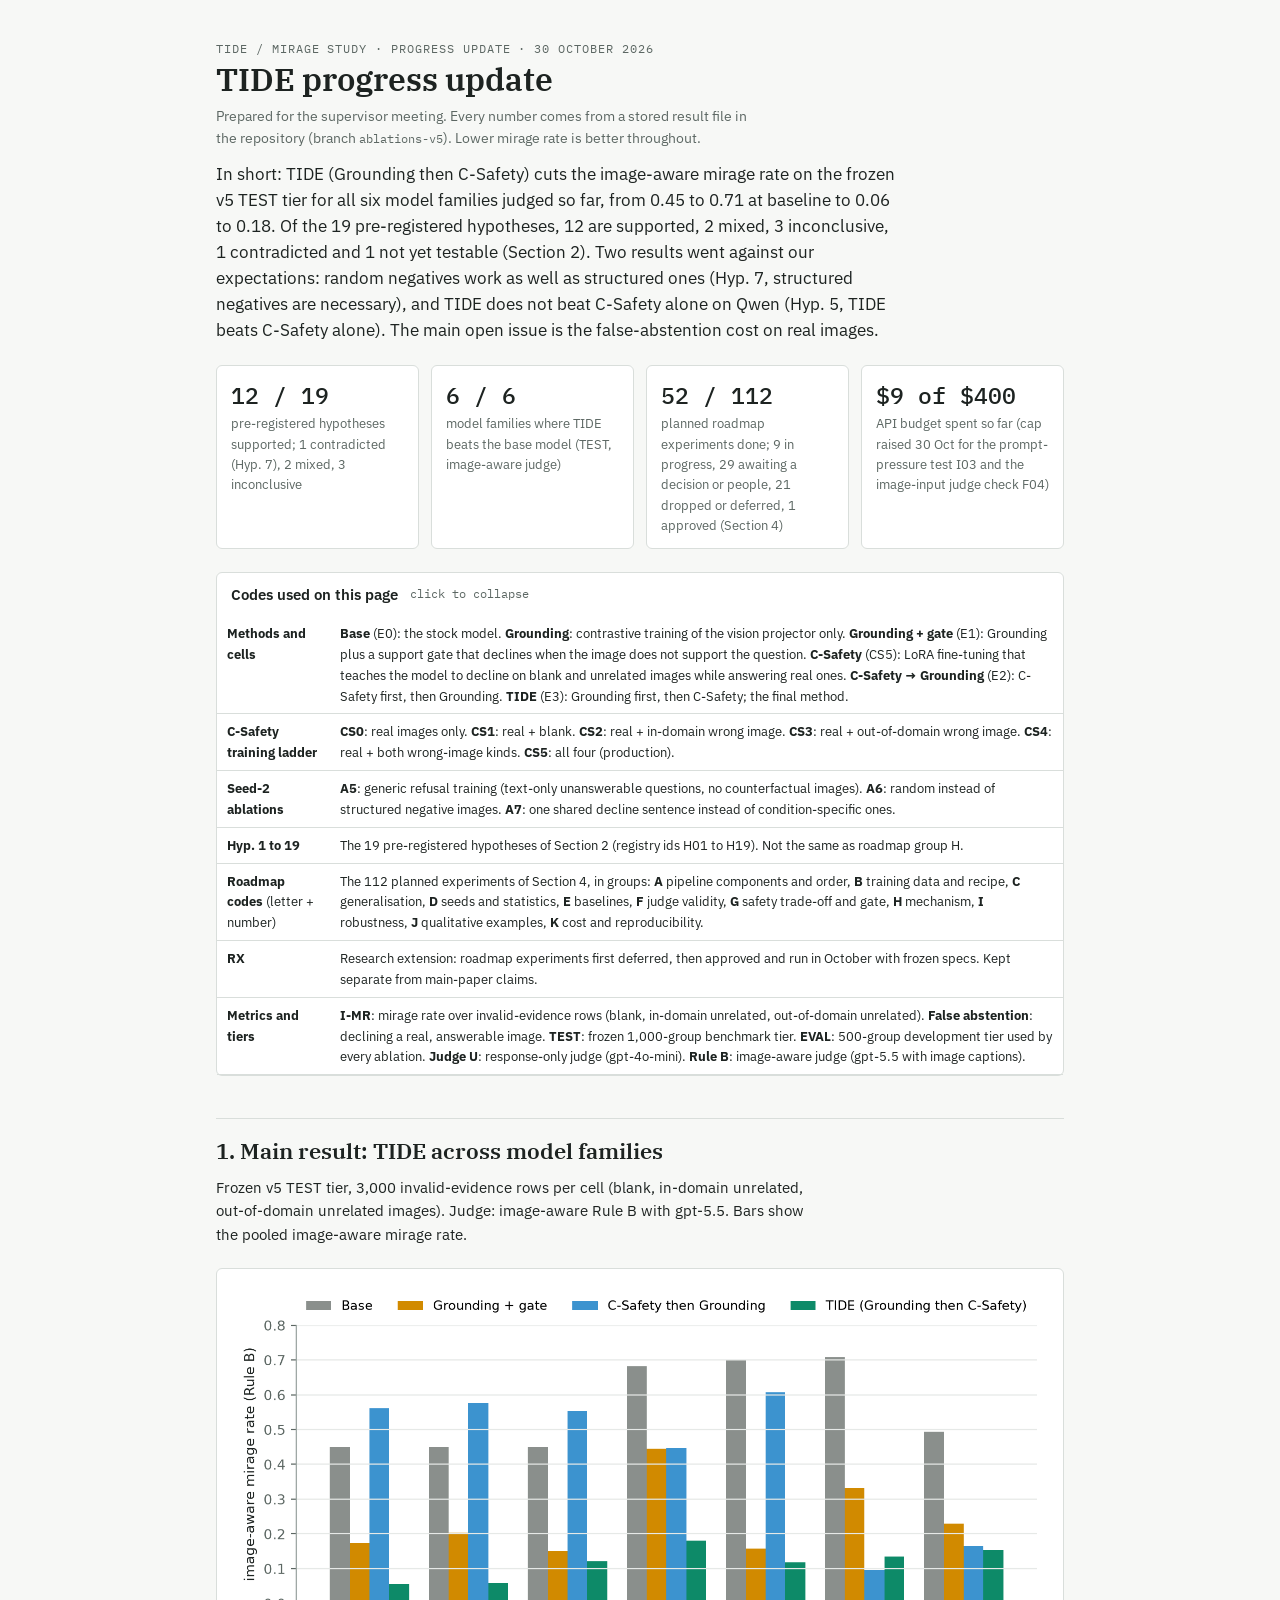
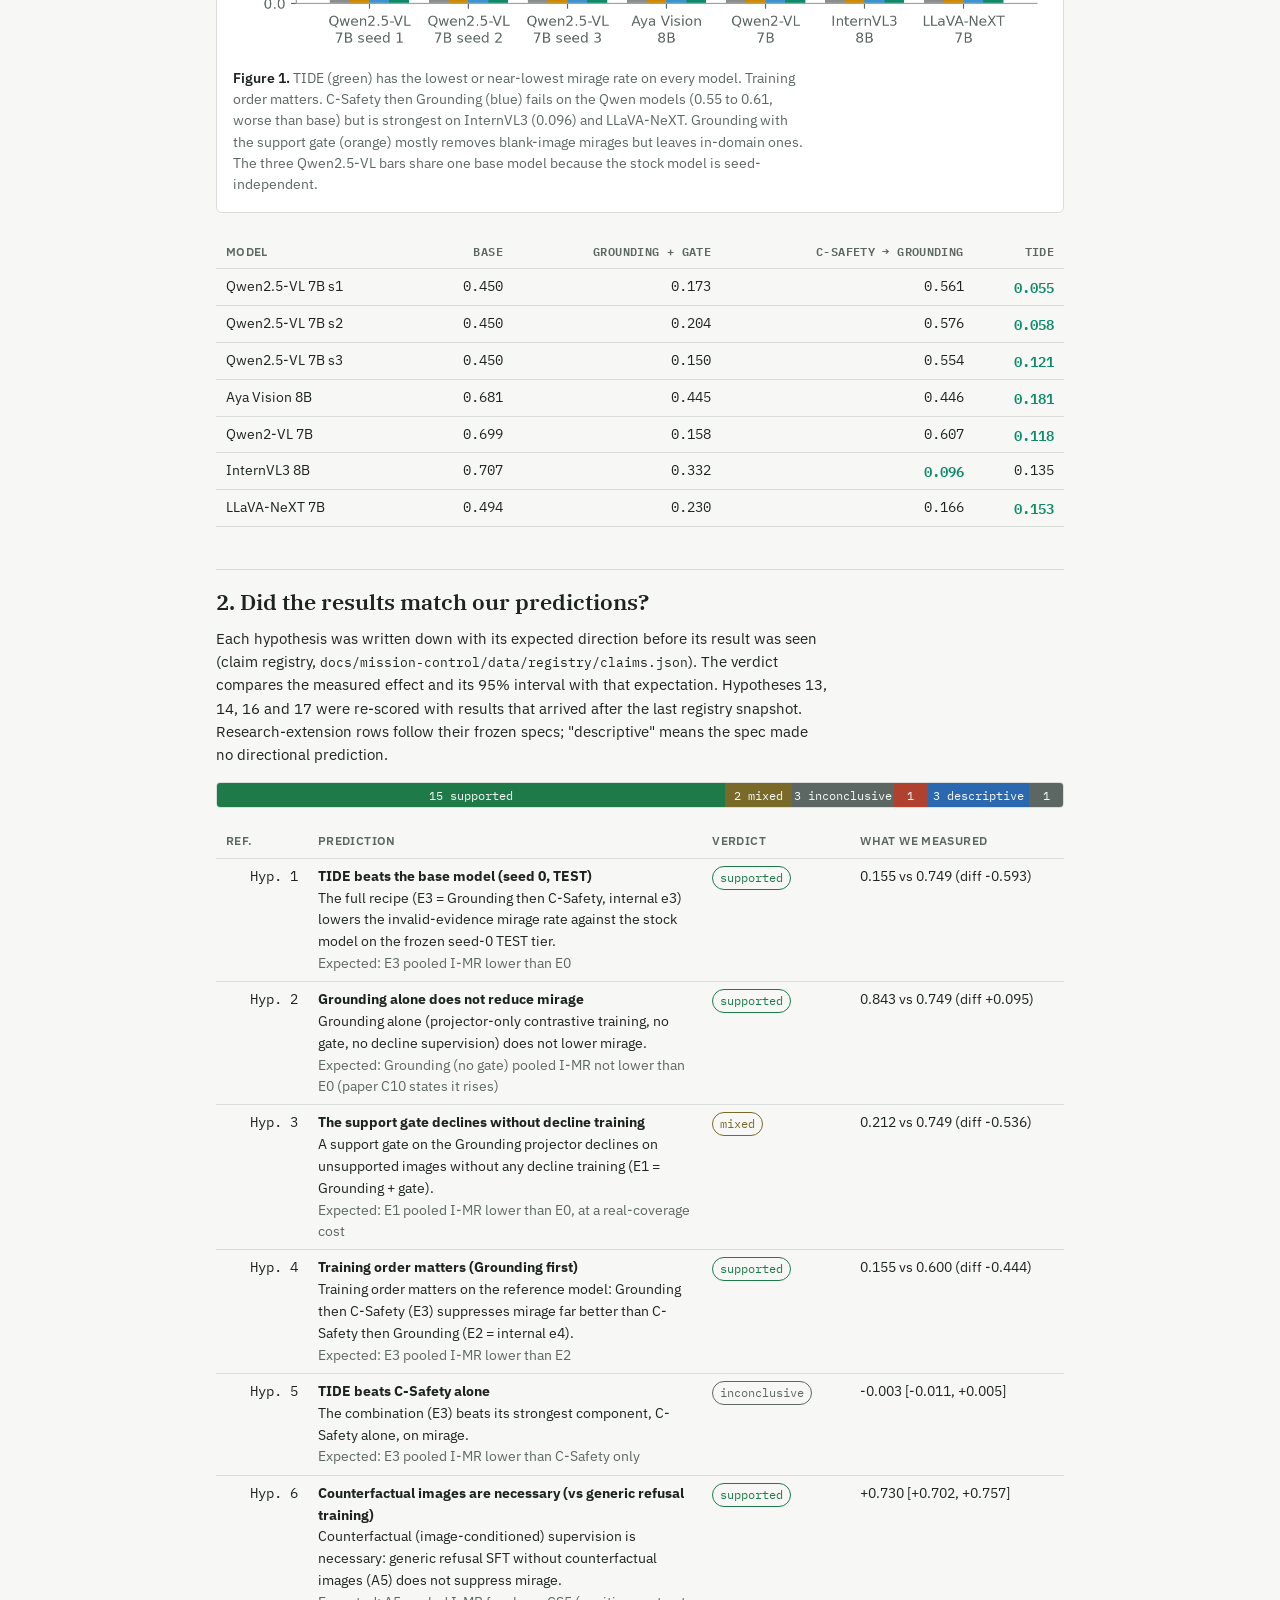
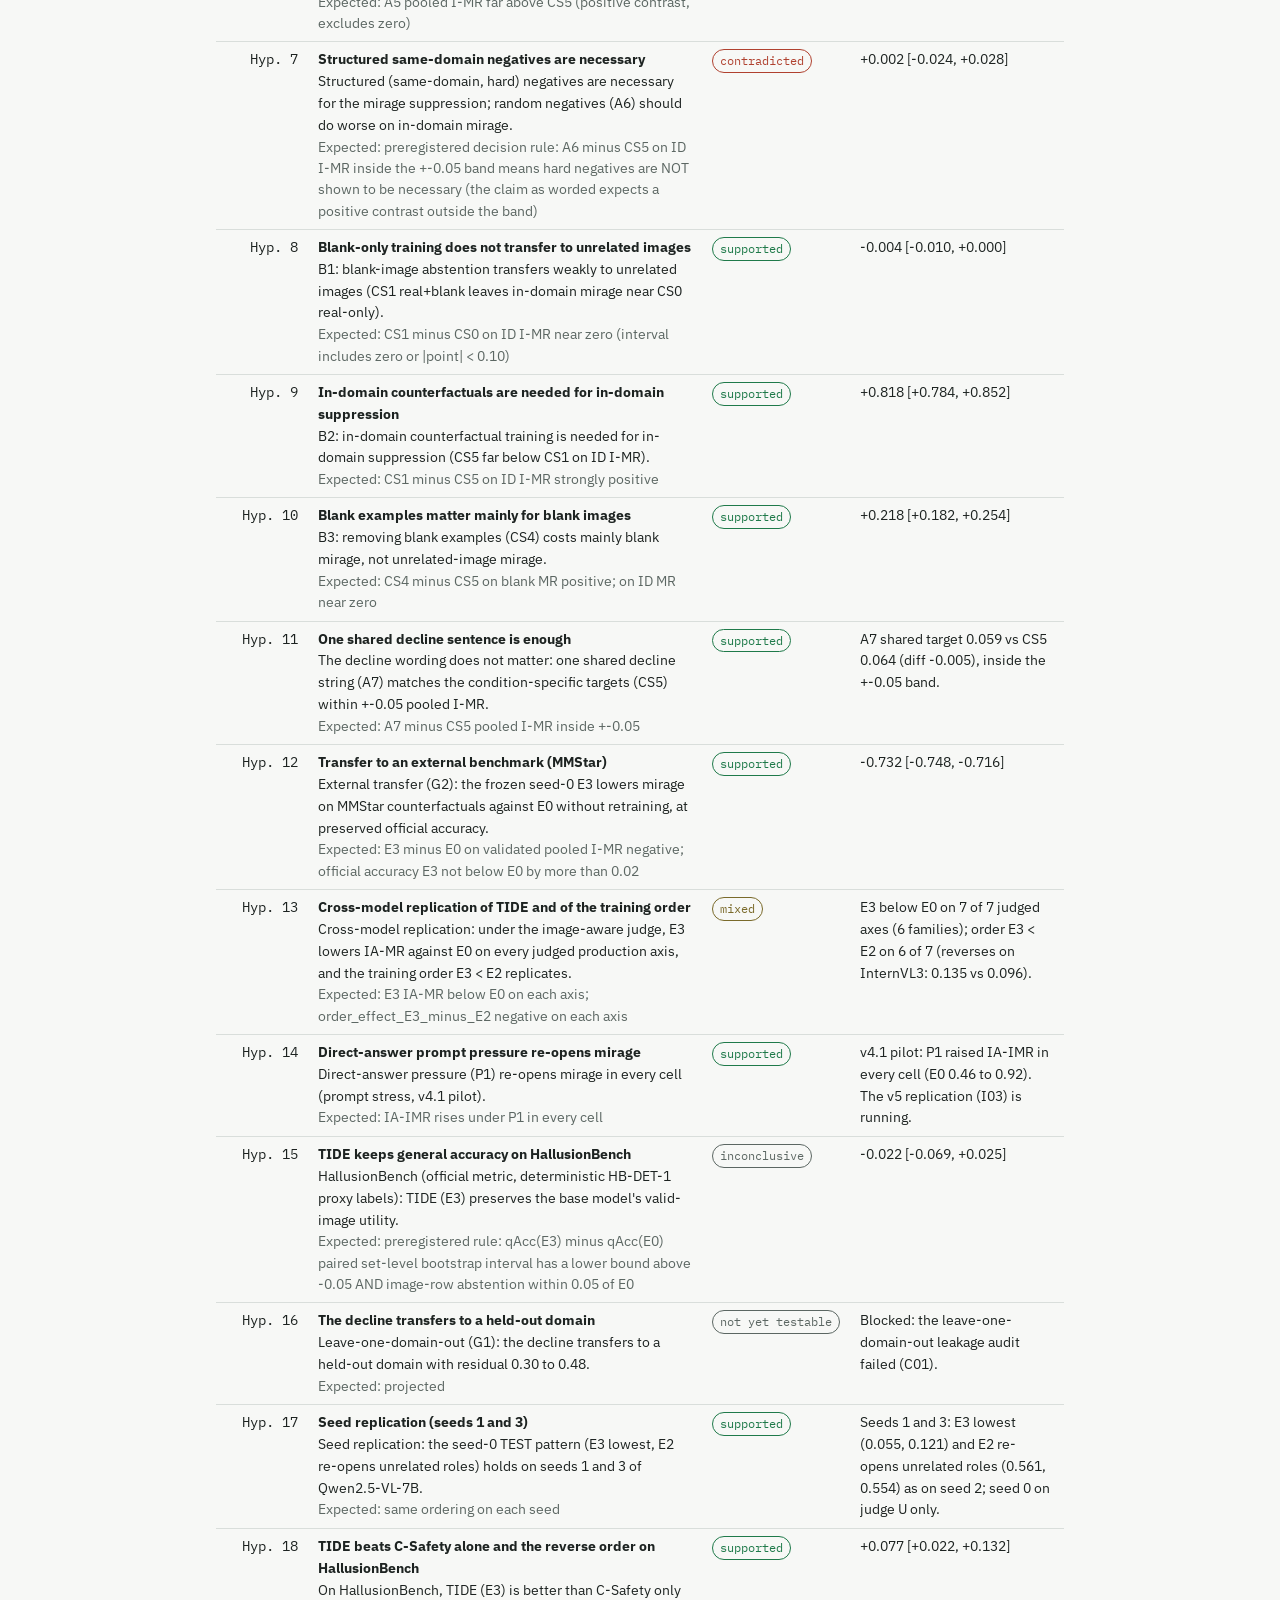
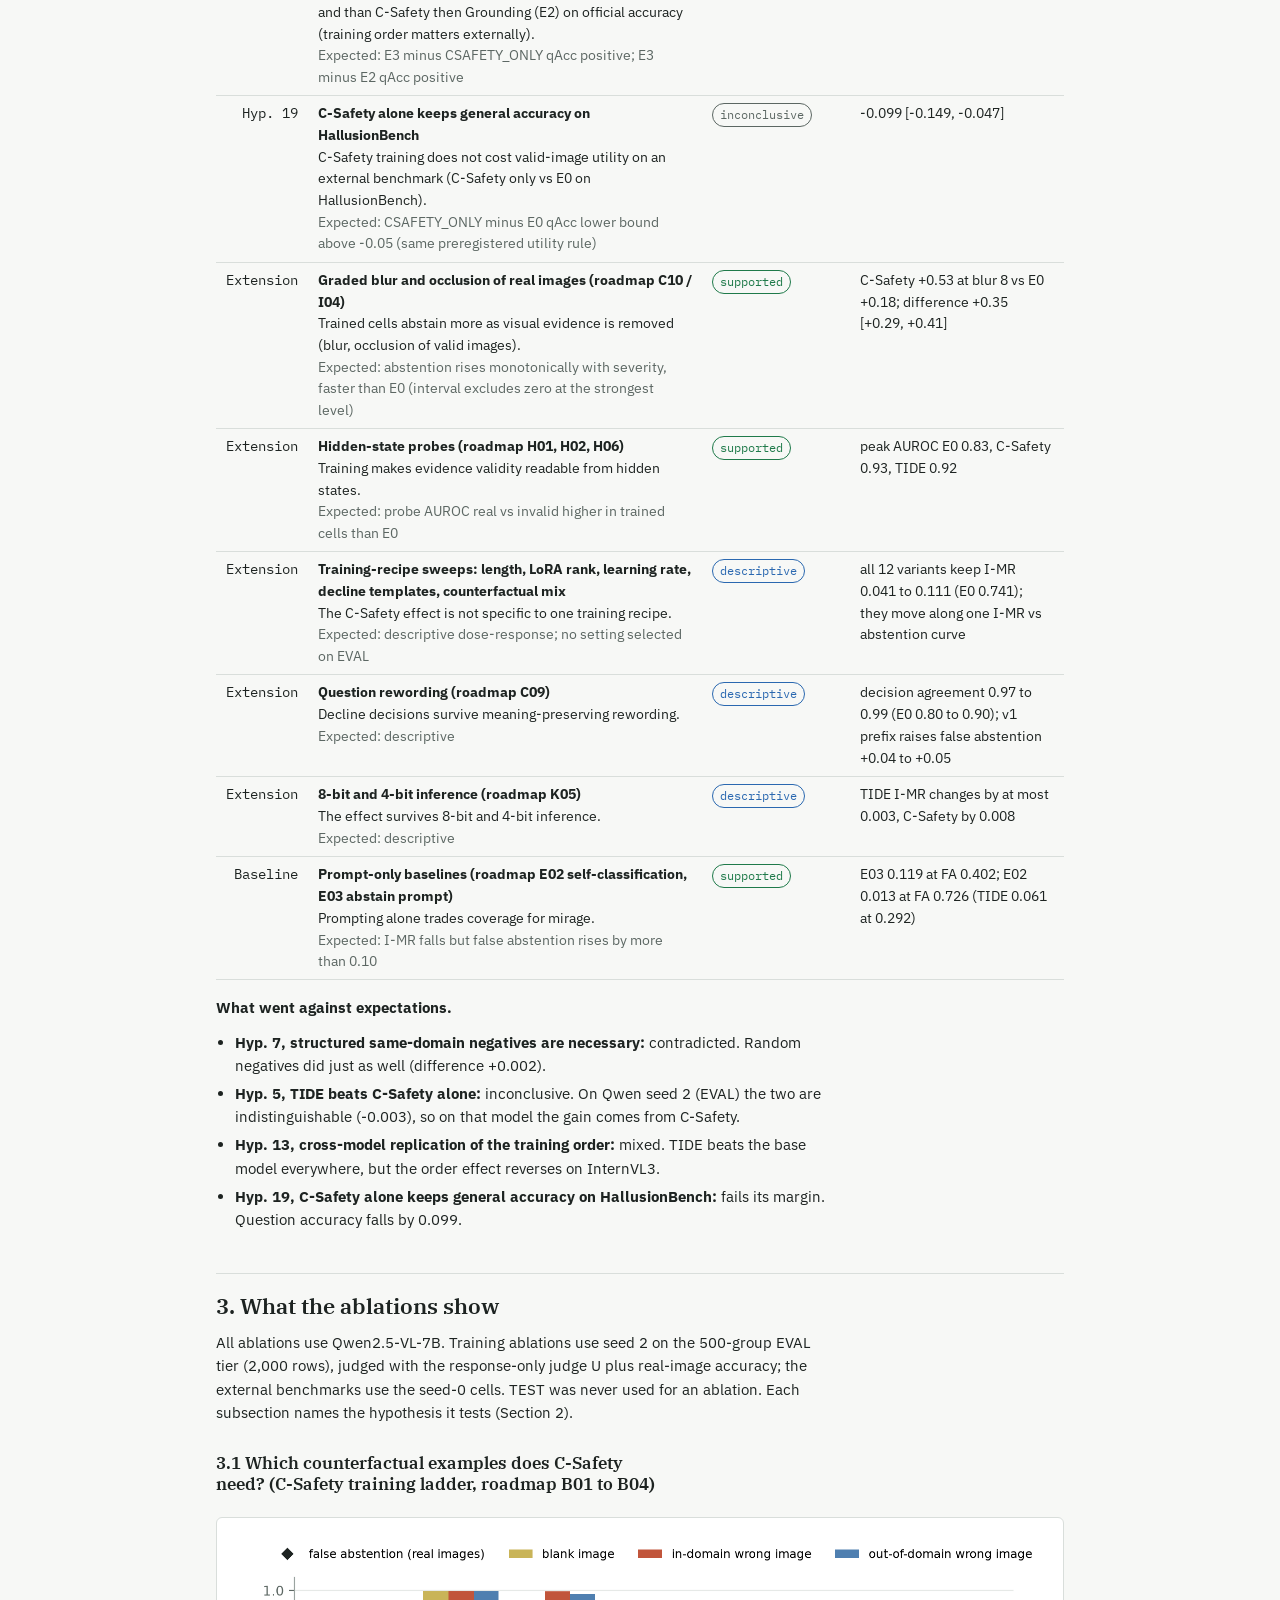
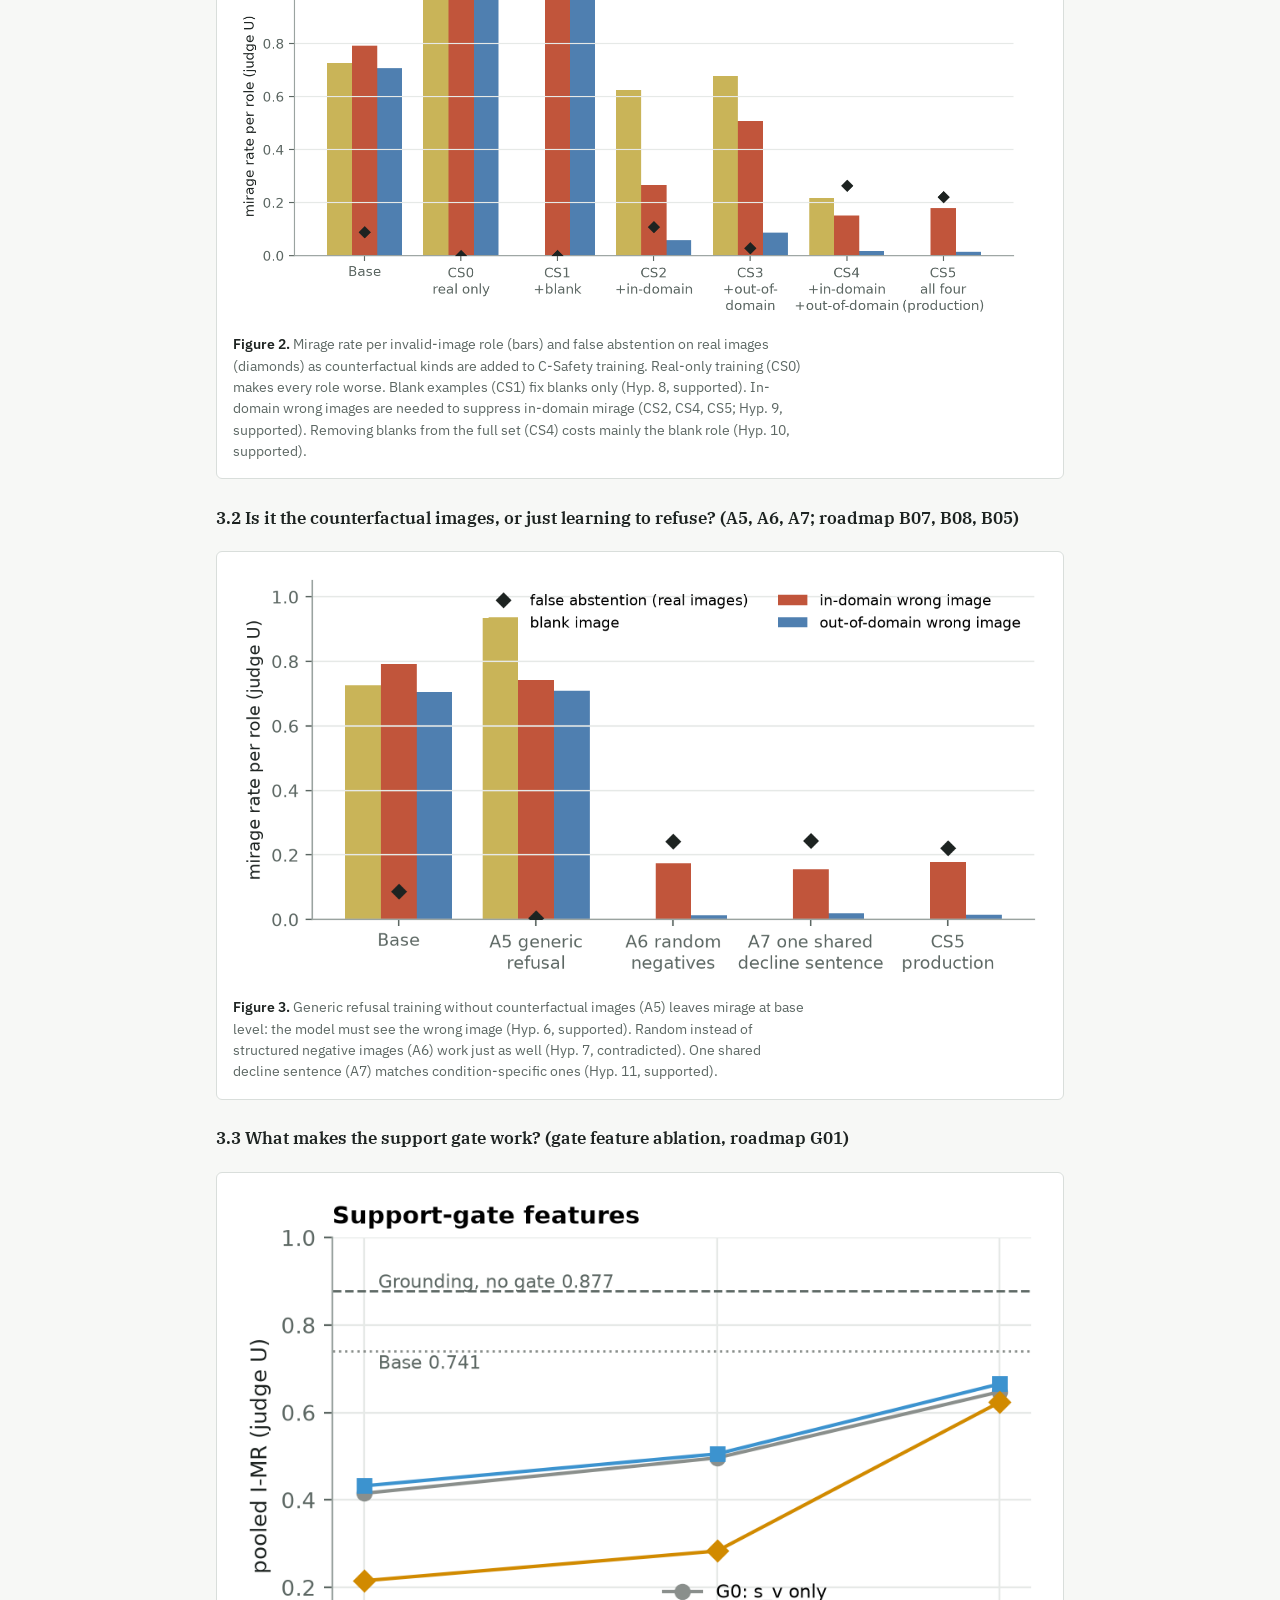
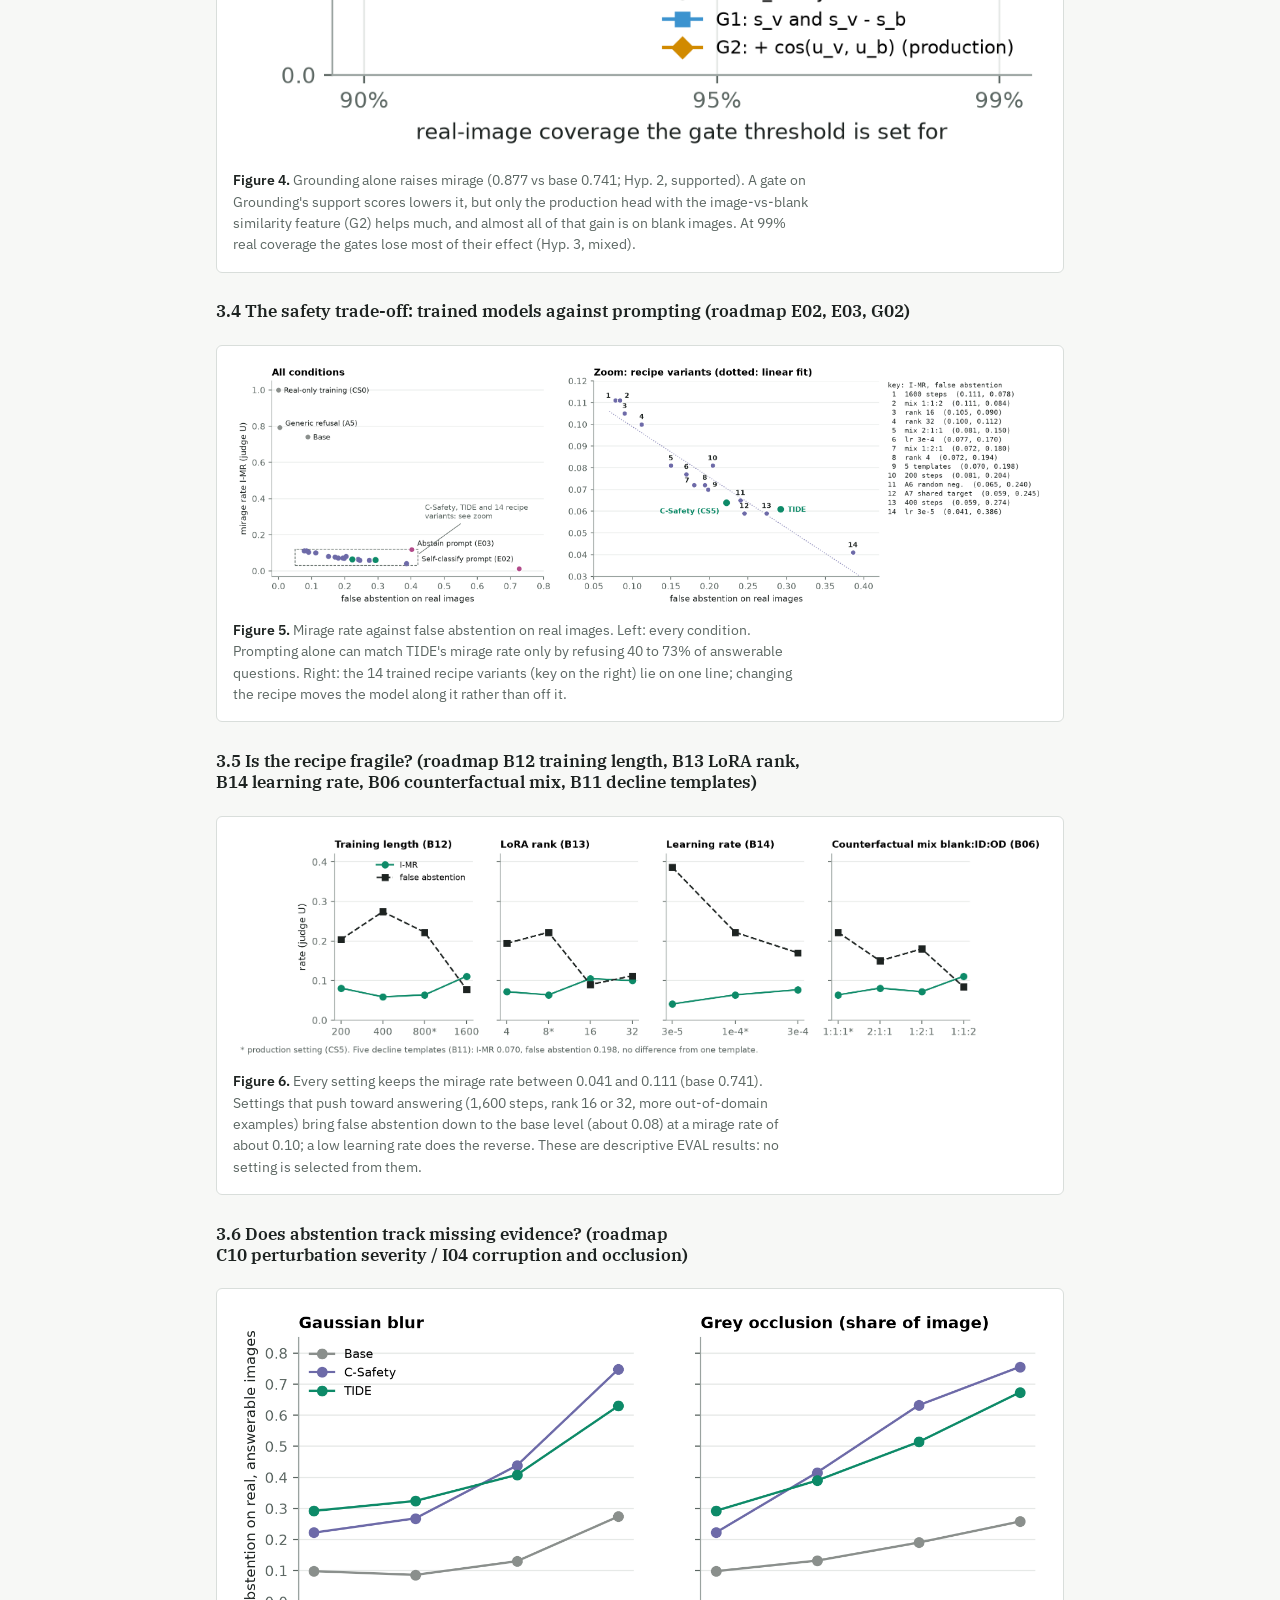
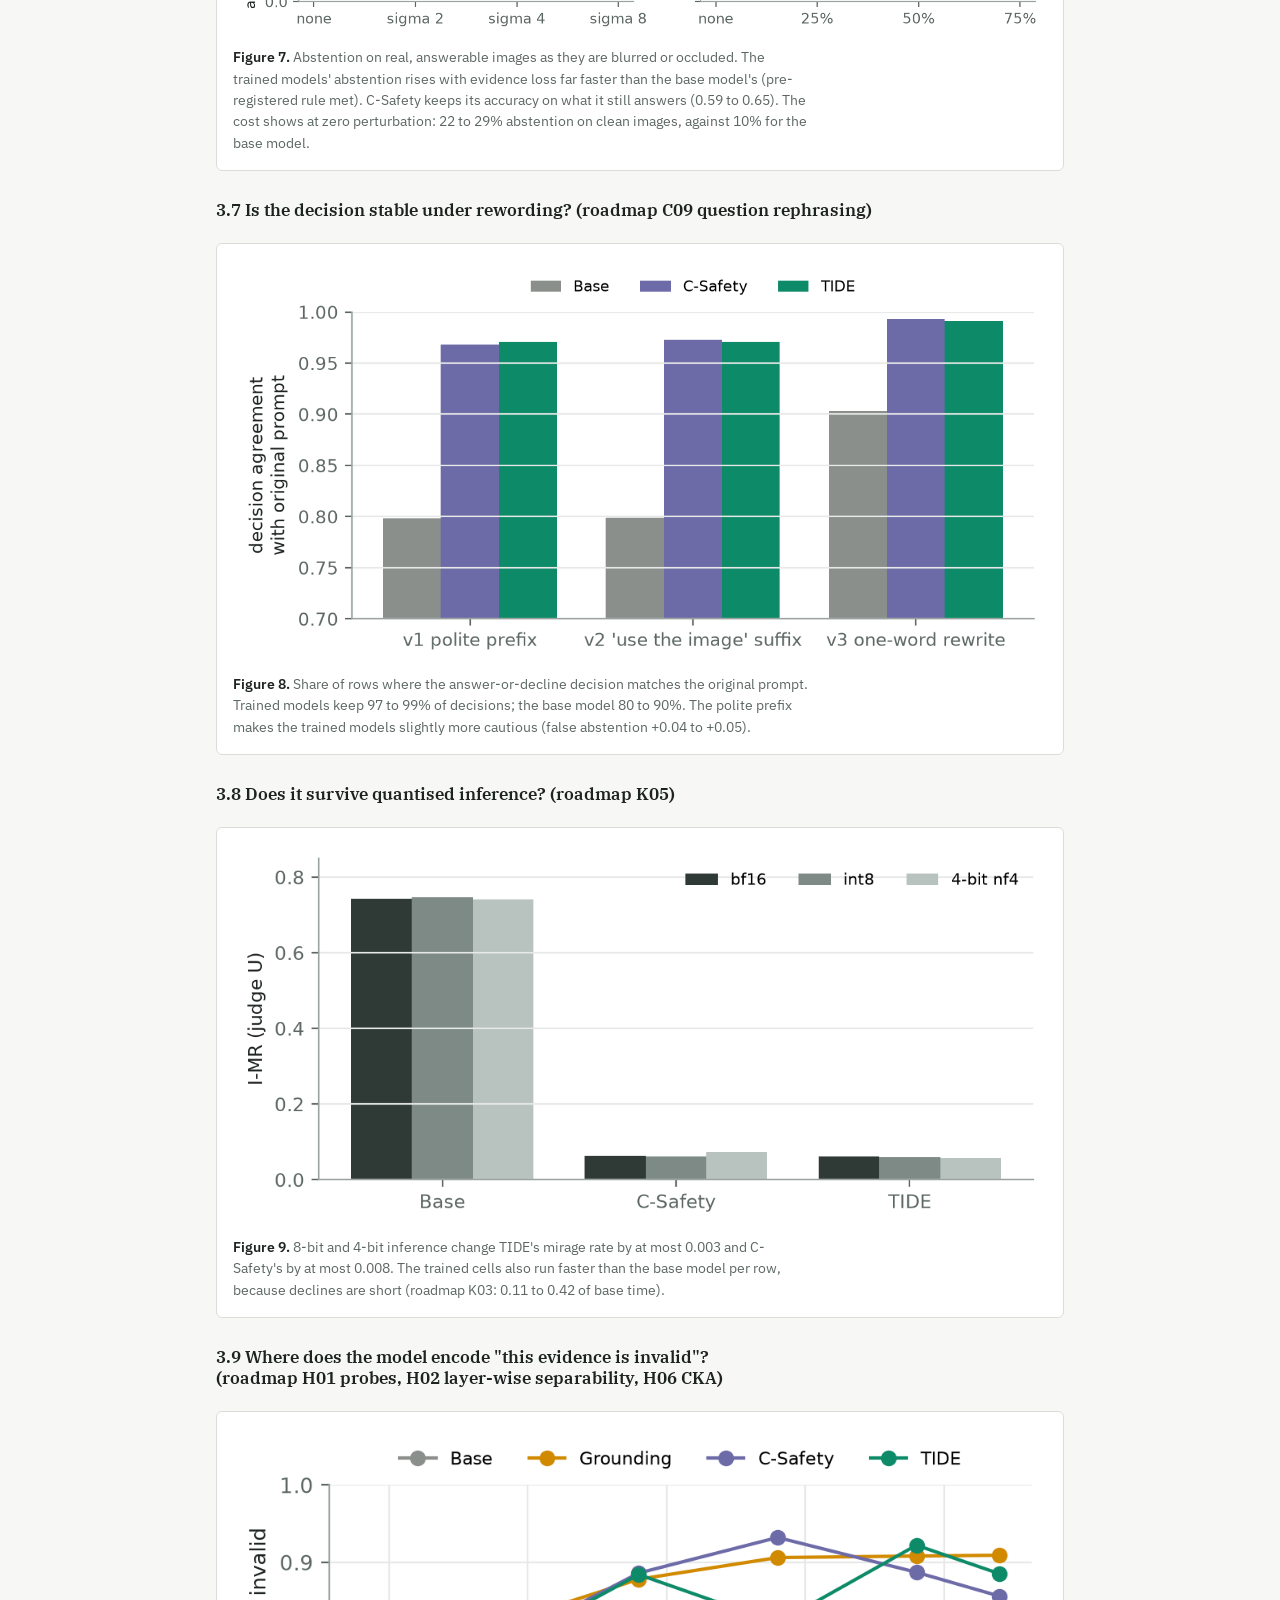
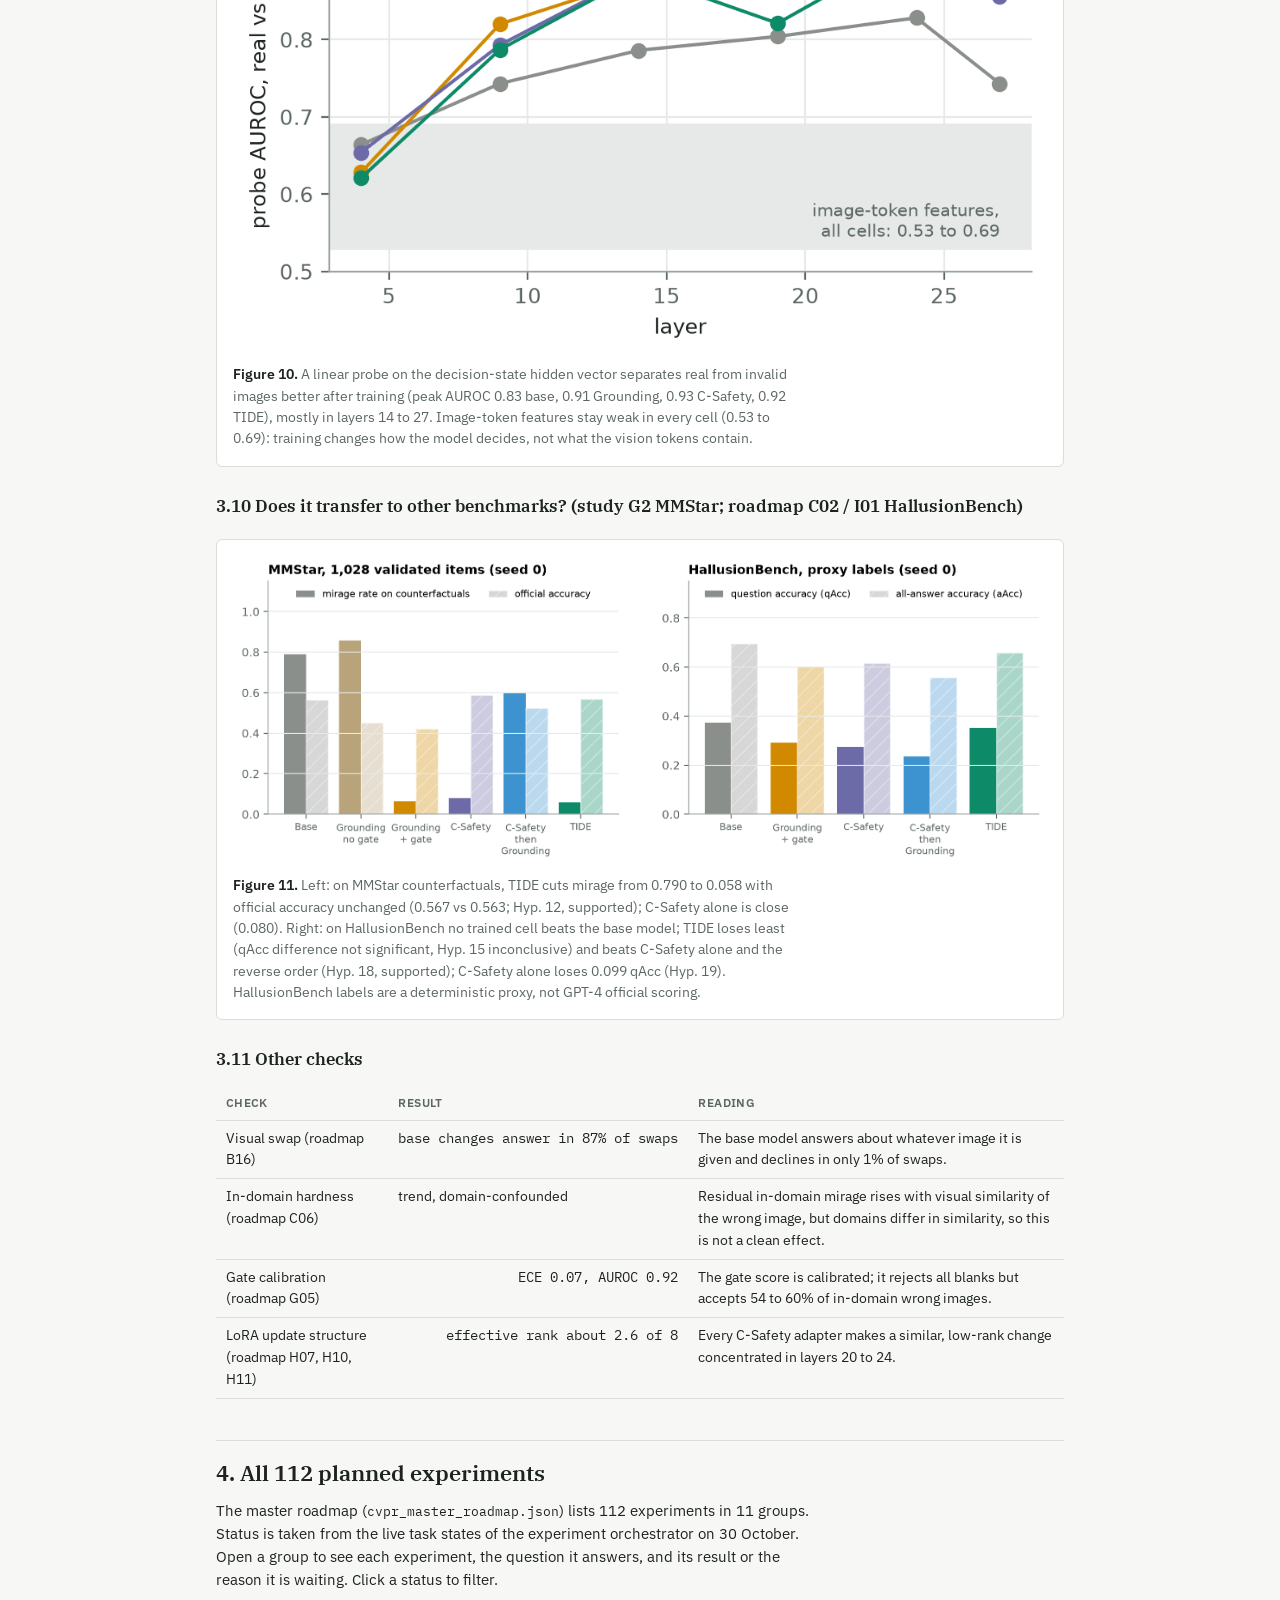
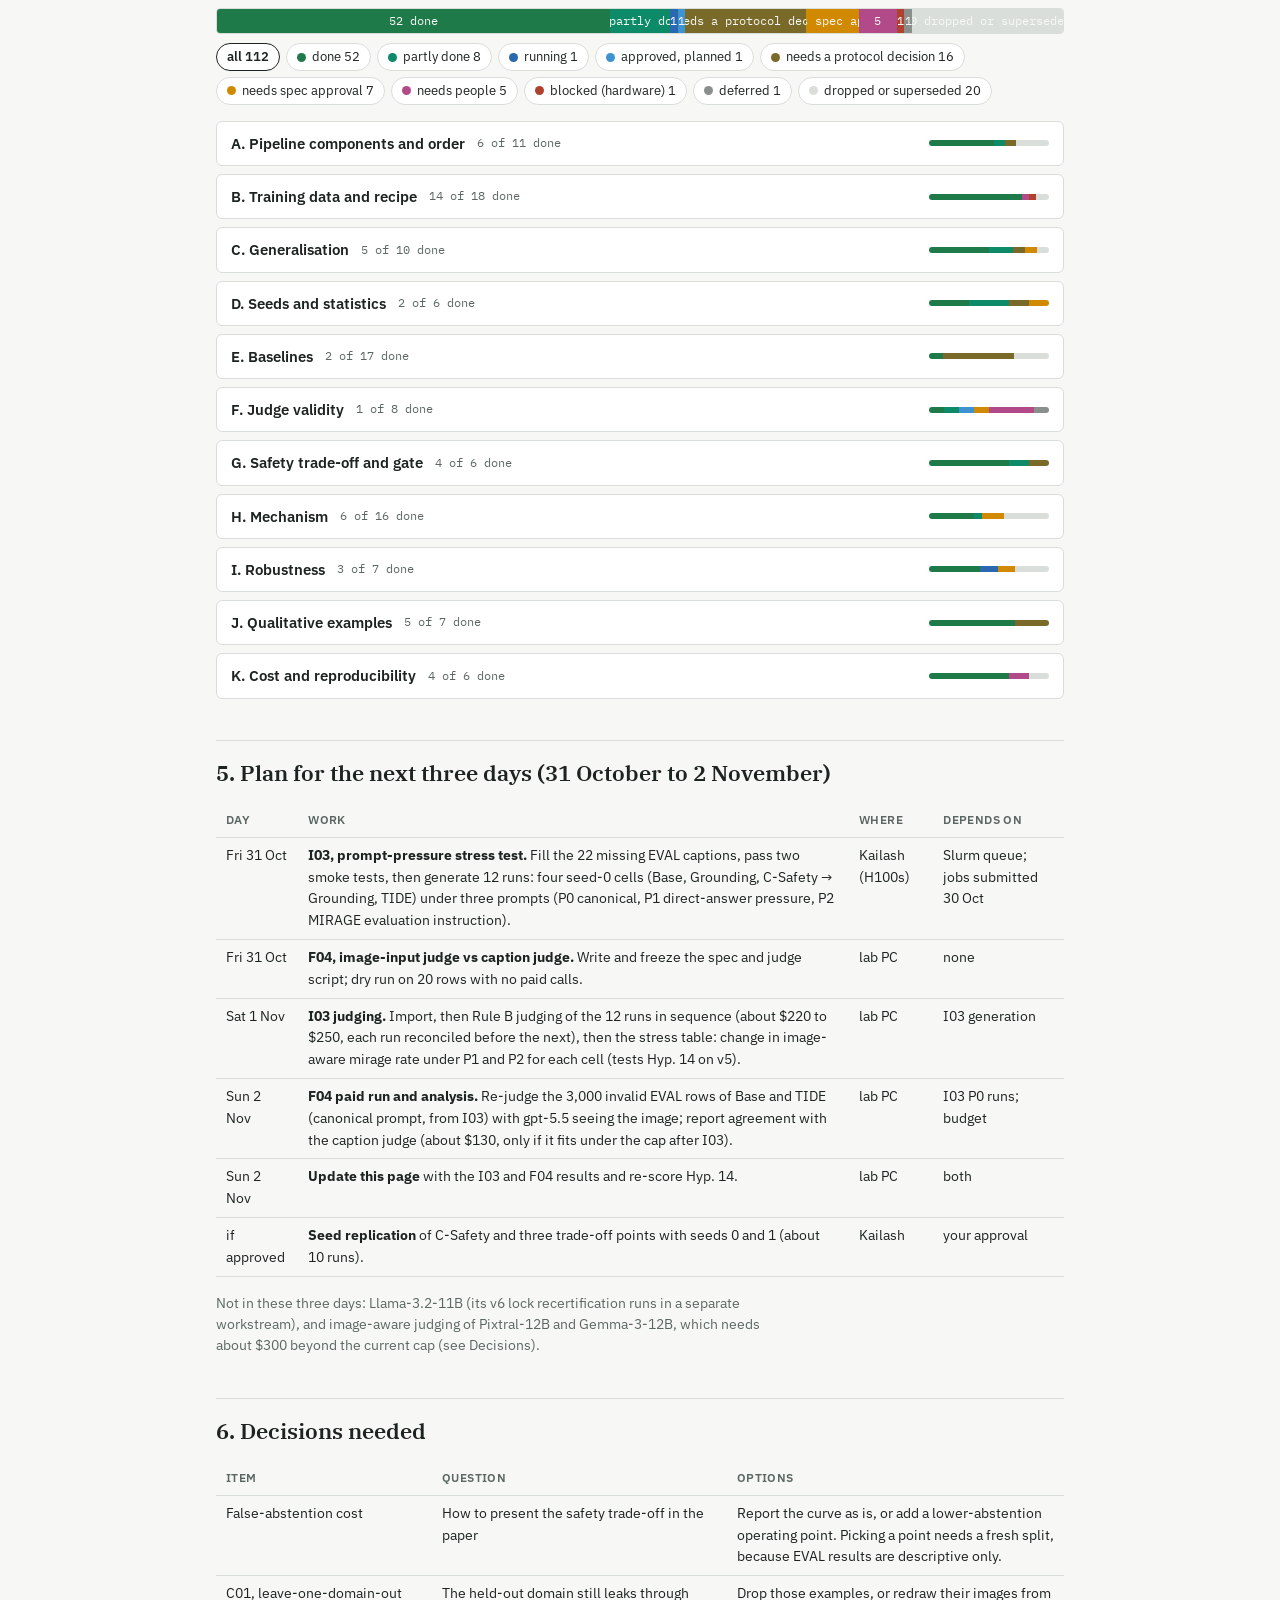
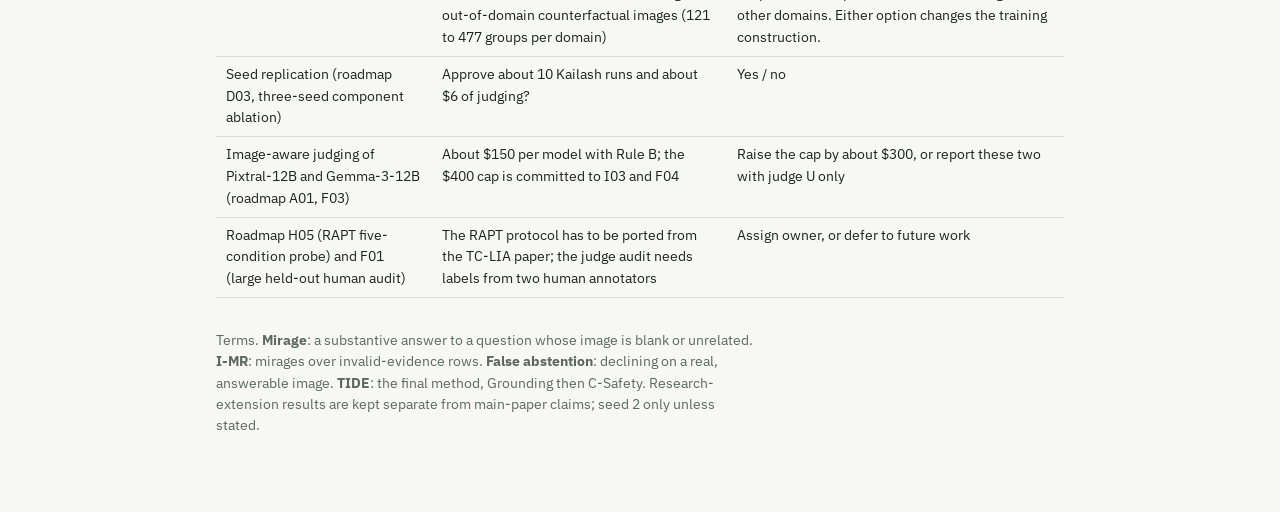
==== commit 616b3913: "TIDE update page: one figure per ablation group (11 figures) Co-Authored-By: Claude Opus 5.5 <norepl" ====
--- a/static/tide-update/index.html
+++ b/static/tide-update/index.html
@@ -40,6 +40,7 @@
 figcaption{font-size:.86rem;color:var(--muted);margin-top:.6rem;max-width:72ch}
 figcaption b{color:var(--fg);font-weight:600}
 .chart{width:100%;overflow-x:auto}
+img.fig{display:block;width:100%;height:auto;border-radius:4px;background:#fff}
 .chart svg{display:block;max-width:100%;height:auto}
 .legend{display:flex;flex-wrap:wrap;gap:6px 16px;font-size:.82rem;margin-bottom:8px;color:var(--muted)}
 .legend span{display:inline-flex;align-items:center;gap:6px}
@@ -104,8 +105,7 @@
 <h2>1. Main result: TIDE across model families</h2>
 <p>Frozen v5 TEST tier, 3,000 invalid-evidence rows per cell (blank, in-domain unrelated, out-of-domain unrelated images). Judge: image-aware Rule B with gpt-5.5. Bars show the pooled image-aware mirage rate.</p>
 <figure>
-  <div class="legend" id="lg1"></div>
-  <div class="chart" id="fig1"></div>
+  <img src="figs/f1_multimodel.png" alt="Image-aware mirage rate by model and cell" loading="lazy" class="fig">
   <figcaption><b>Figure 1.</b> TIDE (green) has the lowest or near-lowest mirage rate on every model. Training order matters. C-Safety then Grounding (blue) fails on the Qwen models (0.55 to 0.61, worse than base) but is strongest on InternVL3 (0.096) and LLaVA-NeXT. Grounding with the support gate (orange) mostly removes blank-image mirages but leaves in-domain ones. The three Qwen2.5-VL bars share one base model because the stock model is seed-independent.</figcaption>
 </figure>
 <div class="tbl"><table>
@@ -126,53 +126,57 @@
 <li><b>Hyp. 19, C-Safety alone keeps general accuracy on HallusionBench:</b> fails its margin. Question accuracy falls by 0.099.</li>
 </ul>
 
-<h2>3. What the ablations show (Qwen2.5-VL-7B, seed 2, EVAL tier)</h2>
-<p>The ablations run on the 500-group EVAL tier (2,000 rows), judged with the response-only judge U plus real-image accuracy. TEST was never used for them.</p>
-
-<h3>3.1 The safety trade-off</h3>
-<figure>
-  <div class="legend" id="lg2"></div>
-  <div class="two">
-    <div class="chart" id="fig2a"></div>
-    <div class="chart" id="fig2b"></div>
-  </div>
-  <figcaption><b>Figure 2.</b> Mirage rate against false abstention on real images. Left: all conditions. Right: zoom on the trained recipe variants. Prompting alone can match TIDE's mirage rate, but only by refusing 40 to 73% of answerable questions. Generic refusal training (A5) and real-images-only training (CS0) do not reduce mirages. Every recipe variant lands on one curve. Pushing toward declining gives a lower mirage rate and more false abstention; pushing toward answering does the reverse.</figcaption>
-</figure>
-<ul class="tight">
-  <li><b>Image-conditioned supervision is necessary (A5, generic refusal training).</b> Training on generic refusals over the real image gives 0.793, against 0.064 for C-Safety. The model has to learn from counterfactual images.</li>
-  <li><b>Choice of negatives does not matter much (A6, random negatives; A7, shared decline sentence).</b> Random negatives (0.065) and a shared decline target (0.059) match the production recipe (0.064).</li>
-  <li><b>The recipe is robust (roadmap B12 training length, B13 LoRA rank, B14 learning rate, B11 decline templates, B06 counterfactual mix).</b> Training length, LoRA rank, learning rate, decline wording and counterfactual mix all keep the mirage rate between 0.041 and 0.111. Three different settings (1,600 steps, rank 16, a 1:1:2 counterfactual mix) reach the base model's false-abstention level (about 0.08) at a mirage rate of about 0.10. These EVAL results are descriptive, so no setting is selected from them.</li>
-  <li><b>Decline wording has no measurable effect (B11, decline-template diversity).</b> Five decline templates perform the same as one.</li>
-</ul>
-
-<h3>3.2 Does abstention track missing evidence? (roadmap C10 image perturbation severity / I04 corruption and occlusion)</h3>
-<figure>
-  <div class="legend" id="lg3"></div>
-  <div class="two">
-    <div class="chart" id="fig3a"></div>
-    <div class="chart" id="fig3b"></div>
-  </div>
-  <figcaption><b>Figure 3.</b> Abstention on real, answerable images as they are blurred (left) or occluded (right). The trained models' abstention rises steadily with evidence loss and far faster than the base model's, meeting the pre-registered reading rule. C-Safety keeps its accuracy on the questions it still answers (0.59 to 0.65), so it mostly declines what it would get wrong. The cost is visible at zero perturbation: 22 to 29% abstention on clean real images, against 10% for the base model.</figcaption>
-</figure>
-
-<h3>3.3 Robustness to question rewording (roadmap C09 question rephrasing)</h3>
-<figure>
-  <div class="legend" id="lg4"></div>
-  <div class="chart" id="fig4"></div>
-  <figcaption><b>Figure 4.</b> How often the decide-to-answer-or-decline choice matches the original prompt after rewording (v1: polite prefix; v2: "use the image" suffix; v3: one word-level rewrite). Trained models keep 97 to 99% of their decisions, the base model 80 to 90%. The v1 prefix makes the trained models slightly more cautious (false abstention +0.04 to +0.05).</figcaption>
-</figure>
-
-<h3>3.4 External checks, mechanism and cost</h3>
+<h2>3. What the ablations show</h2>
+<p>All ablations use Qwen2.5-VL-7B. Training ablations use seed 2 on the 500-group EVAL tier (2,000 rows), judged with the response-only judge U plus real-image accuracy; the external benchmarks use the seed-0 cells. TEST was never used for an ablation. Each subsection names the hypothesis it tests (Section 2).</p>
+
+<h3>3.1 Which counterfactual examples does C-Safety need? (C-Safety training ladder, roadmap B01 to B04)</h3>
+<figure><img src="figs/f3_ladder.png" alt="Mirage rate per image role for the C-Safety training ladder" loading="lazy" class="fig">
+<figcaption><b>Figure 2.</b> Mirage rate per invalid-image role (bars) and false abstention on real images (diamonds) as counterfactual kinds are added to C-Safety training. Real-only training (CS0) makes every role worse. Blank examples (CS1) fix blanks only (Hyp. 8, supported). In-domain wrong images are needed to suppress in-domain mirage (CS2, CS4, CS5; Hyp. 9, supported). Removing blanks from the full set (CS4) costs mainly the blank role (Hyp. 10, supported).</figcaption></figure>
+
+<h3>3.2 Is it the counterfactual images, or just learning to refuse? (A5, A6, A7; roadmap B07, B08, B05)</h3>
+<figure><img src="figs/f5_controls.png" alt="Mirage rate per role for generic refusal, random negatives and shared decline target" loading="lazy" class="fig">
+<figcaption><b>Figure 3.</b> Generic refusal training without counterfactual images (A5) leaves mirage at base level: the model must see the wrong image (Hyp. 6, supported). Random instead of structured negative images (A6) work just as well (Hyp. 7, contradicted). One shared decline sentence (A7) matches condition-specific ones (Hyp. 11, supported).</figcaption></figure>
+
+<h3>3.3 What makes the support gate work? (gate feature ablation, roadmap G01)</h3>
+<figure><img src="figs/f4_gate.png" alt="Pooled mirage rate against gate coverage for three gate feature sets" loading="lazy" class="fig">
+<figcaption><b>Figure 4.</b> Grounding alone raises mirage (0.877 vs base 0.741; Hyp. 2, supported). A gate on Grounding's support scores lowers it, but only the production head with the image-vs-blank similarity feature (G2) helps much, and almost all of that gain is on blank images. At 99% real coverage the gates lose most of their effect (Hyp. 3, mixed).</figcaption></figure>
+
+<h3>3.4 The safety trade-off: trained models against prompting (roadmap E02, E03, G02)</h3>
+<figure><img src="figs/f2_tradeoff.png" alt="Mirage rate against false abstention for all conditions and recipe variants" loading="lazy" class="fig">
+<figcaption><b>Figure 5.</b> Mirage rate against false abstention on real images. Left: every condition. Prompting alone can match TIDE's mirage rate only by refusing 40 to 73% of answerable questions. Right: the 14 trained recipe variants (key on the right) lie on one line; changing the recipe moves the model along it rather than off it.</figcaption></figure>
+
+<h3>3.5 Is the recipe fragile? (roadmap B12 training length, B13 LoRA rank, B14 learning rate, B06 counterfactual mix, B11 decline templates)</h3>
+<figure><img src="figs/f6_recipe.png" alt="Mirage rate and false abstention across recipe settings" loading="lazy" class="fig">
+<figcaption><b>Figure 6.</b> Every setting keeps the mirage rate between 0.041 and 0.111 (base 0.741). Settings that push toward answering (1,600 steps, rank 16 or 32, more out-of-domain examples) bring false abstention down to the base level (about 0.08) at a mirage rate of about 0.10; a low learning rate does the reverse. These are descriptive EVAL results: no setting is selected from them.</figcaption></figure>
+
+<h3>3.6 Does abstention track missing evidence? (roadmap C10 perturbation severity / I04 corruption and occlusion)</h3>
+<figure><img src="figs/f7_perturbation.png" alt="Abstention as real images are blurred or occluded" loading="lazy" class="fig">
+<figcaption><b>Figure 7.</b> Abstention on real, answerable images as they are blurred or occluded. The trained models' abstention rises with evidence loss far faster than the base model's (pre-registered rule met). C-Safety keeps its accuracy on what it still answers (0.59 to 0.65). The cost shows at zero perturbation: 22 to 29% abstention on clean images, against 10% for the base model.</figcaption></figure>
+
+<h3>3.7 Is the decision stable under rewording? (roadmap C09 question rephrasing)</h3>
+<figure><img src="figs/f8_rewording.png" alt="Decision agreement under three rewordings" loading="lazy" class="fig">
+<figcaption><b>Figure 8.</b> Share of rows where the answer-or-decline decision matches the original prompt. Trained models keep 97 to 99% of decisions; the base model 80 to 90%. The polite prefix makes the trained models slightly more cautious (false abstention +0.04 to +0.05).</figcaption></figure>
+
+<h3>3.8 Does it survive quantised inference? (roadmap K05)</h3>
+<figure><img src="figs/f9_quant.png" alt="Mirage rate under bf16, int8 and 4-bit inference" loading="lazy" class="fig">
+<figcaption><b>Figure 9.</b> 8-bit and 4-bit inference change TIDE's mirage rate by at most 0.003 and C-Safety's by at most 0.008. The trained cells also run faster than the base model per row, because declines are short (roadmap K03: 0.11 to 0.42 of base time).</figcaption></figure>
+
+<h3>3.9 Where does the model encode "this evidence is invalid"? (roadmap H01 probes, H02 layer-wise separability, H06 CKA)</h3>
+<figure><img src="figs/f10_probes.png" alt="Probe AUROC by layer for each cell" loading="lazy" class="fig">
+<figcaption><b>Figure 10.</b> A linear probe on the decision-state hidden vector separates real from invalid images better after training (peak AUROC 0.83 base, 0.91 Grounding, 0.93 C-Safety, 0.92 TIDE), mostly in layers 14 to 27. Image-token features stay weak in every cell (0.53 to 0.69): training changes how the model decides, not what the vision tokens contain.</figcaption></figure>
+
+<h3>3.10 Does it transfer to other benchmarks? (study G2 MMStar; roadmap C02 / I01 HallusionBench)</h3>
+<figure><img src="figs/f11_external.png" alt="MMStar and HallusionBench results" loading="lazy" class="fig">
+<figcaption><b>Figure 11.</b> Left: on MMStar counterfactuals, TIDE cuts mirage from 0.790 to 0.058 with official accuracy unchanged (0.567 vs 0.563; Hyp. 12, supported); C-Safety alone is close (0.080). Right: on HallusionBench no trained cell beats the base model; TIDE loses least (qAcc difference not significant, Hyp. 15 inconclusive) and beats C-Safety alone and the reverse order (Hyp. 18, supported); C-Safety alone loses 0.099 qAcc (Hyp. 19). HallusionBench labels are a deterministic proxy, not GPT-4 official scoring.</figcaption></figure>
+
+<h3>3.11 Other checks</h3>
 <div class="tbl"><table>
 <thead><tr><th>Check</th><th>Result</th><th>Reading</th></tr></thead>
 <tbody>
-<tr><td>MMStar external transfer (study G2; partly covers roadmap C04)</td><td class="n">TIDE 0.058 vs base 0.791</td><td>Strong transfer to an unseen benchmark with accuracy preserved; only 2.3 points better than C-Safety alone.</td></tr>
-<tr><td>HallusionBench (roadmap C02 / I01; deterministic proxy labels)</td><td class="n">qAcc base .374, TIDE .352, C-Safety .275</td><td>No trained cell beats the base model. TIDE loses the least (qAcc difference not significant, aAcc -0.036); C-Safety alone and the other orders lose more. Labels are a proxy, not GPT-4 official scoring.</td></tr>
-<tr><td>Hidden-state probes (roadmap H01, H02, H06)</td><td class="n">AUROC base .83, Grounding .91, C-Safety .93, TIDE .92</td><td>Training makes "is this evidence valid" linearly readable in the decision state. Image-token features stay weak (0.53 to 0.69).</td></tr>
 <tr><td>Visual swap (roadmap B16)</td><td class="n">base changes answer in 87% of swaps</td><td>The base model answers about whatever image it is given and declines in only 1% of swaps.</td></tr>
-<tr><td>Quantised inference (roadmap K05)</td><td class="n">TIDE I-MR change at most 0.003</td><td>int8 and 4-bit inference keep the effect; C-Safety moves by at most 0.008.</td></tr>
-<tr><td>Inference cost (roadmap K03)</td><td class="n">0.11 to 0.42 of base time per row</td><td>No overhead: declines are short, so trained cells run faster than the base model.</td></tr>
-<tr><td>Support-gate feature ablation (night campaign)</td><td>gain is blank-only</td><td>The gate separates canonical blanks perfectly but carries little in-domain signal.</td></tr>
+<tr><td>In-domain hardness (roadmap C06)</td><td>trend, domain-confounded</td><td>Residual in-domain mirage rises with visual similarity of the wrong image, but domains differ in similarity, so this is not a clean effect.</td></tr>
+<tr><td>Gate calibration (roadmap G05)</td><td class="n">ECE 0.07, AUROC 0.92</td><td>The gate score is calibrated; it rejects all blanks but accepts 54 to 60% of in-domain wrong images.</td></tr>
+<tr><td>LoRA update structure (roadmap H07, H10, H11)</td><td class="n">effective rank about 2.6 of 8</td><td>Every C-Safety adapter makes a similar, low-rank change concentrated in layers 20 to 24.</td></tr>
 </tbody></table></div>
 
 <h2>4. All 112 planned experiments</h2>
@@ -302,15 +306,7 @@
     return `<details class="grp" data-sec="${s}"${(open.has(s)||filt)?" open":""}><summary>${s}. ${name} <span class="cnt">${done} of ${all.length} done${filt?", "+rows.length+" shown":""}</span><span class="mini">${mini}</span></summary><div class="tbl" style="margin:0"><table><tbody>${rows.map(x=>`<tr><td class="n">${x.id}</td><td>${esc(x.title)}<div class="q">${esc(x.q)}</div></td><td><span class="pill" style="color:var(${RS[x.status][1]==="--rule"?"--muted":RS[x.status][1]})">${RS[x.status][0]}</span></td><td>${esc(x.note)}</td></tr>`).join("")}</tbody></table></div></details>`}).join("")}
 
 function render(){
-  legend("lg1",CELLS.map(([l,c])=>[l,c]));
-  legend("lg2",[["Base and non-counterfactual training","--c-base","o"],["Prompt only","--c-prompt","o"],["Production C-Safety and TIDE","--c-tide","o"],["Recipe variants","--c-var","o"]]);
-  legend("lg3",[["Base","--c-base"],["C-Safety","--c-var"],["TIDE","--c-tide"]]);
-  legend("lg4",[["Base","--c-base"],["C-Safety","--c-var"],["TIDE","--c-tide"]]);
-  fig1();
-  scatter("fig2a",PTS,[0,.8],[0,1],["Base","Real-only SFT (CS0)","Generic refusal (A5)","Prompt: abstain (E03)","Prompt: self-classify (E02)","TIDE"]);
-  scatter("fig2b",PTS,[.05,.41],[.03,.12],["C-Safety (CS5)","TIDE","1600 steps","rank 16","mix 1:1:2","lr 3e-5","400 steps","lr 3e-4"]);
-  lines("fig3a","blur","Gaussian blur");lines("fig3b","occ","Grey occlusion (share of image)");
-  fig4();
+  document.getElementById("t1").innerHTML=IAMR.map(([n,v])=>{const mn=Math.min(...v);return `<tr><td>${n}</td>${v.map(x=>`<td class="n"${x===mn?' style="font-weight:600;color:var(--c-tide)"':""}>${x.toFixed(3)}</td>`).join("")}</tr>`}).join("");
   renderClaims();renderRoad();
 }
 render();
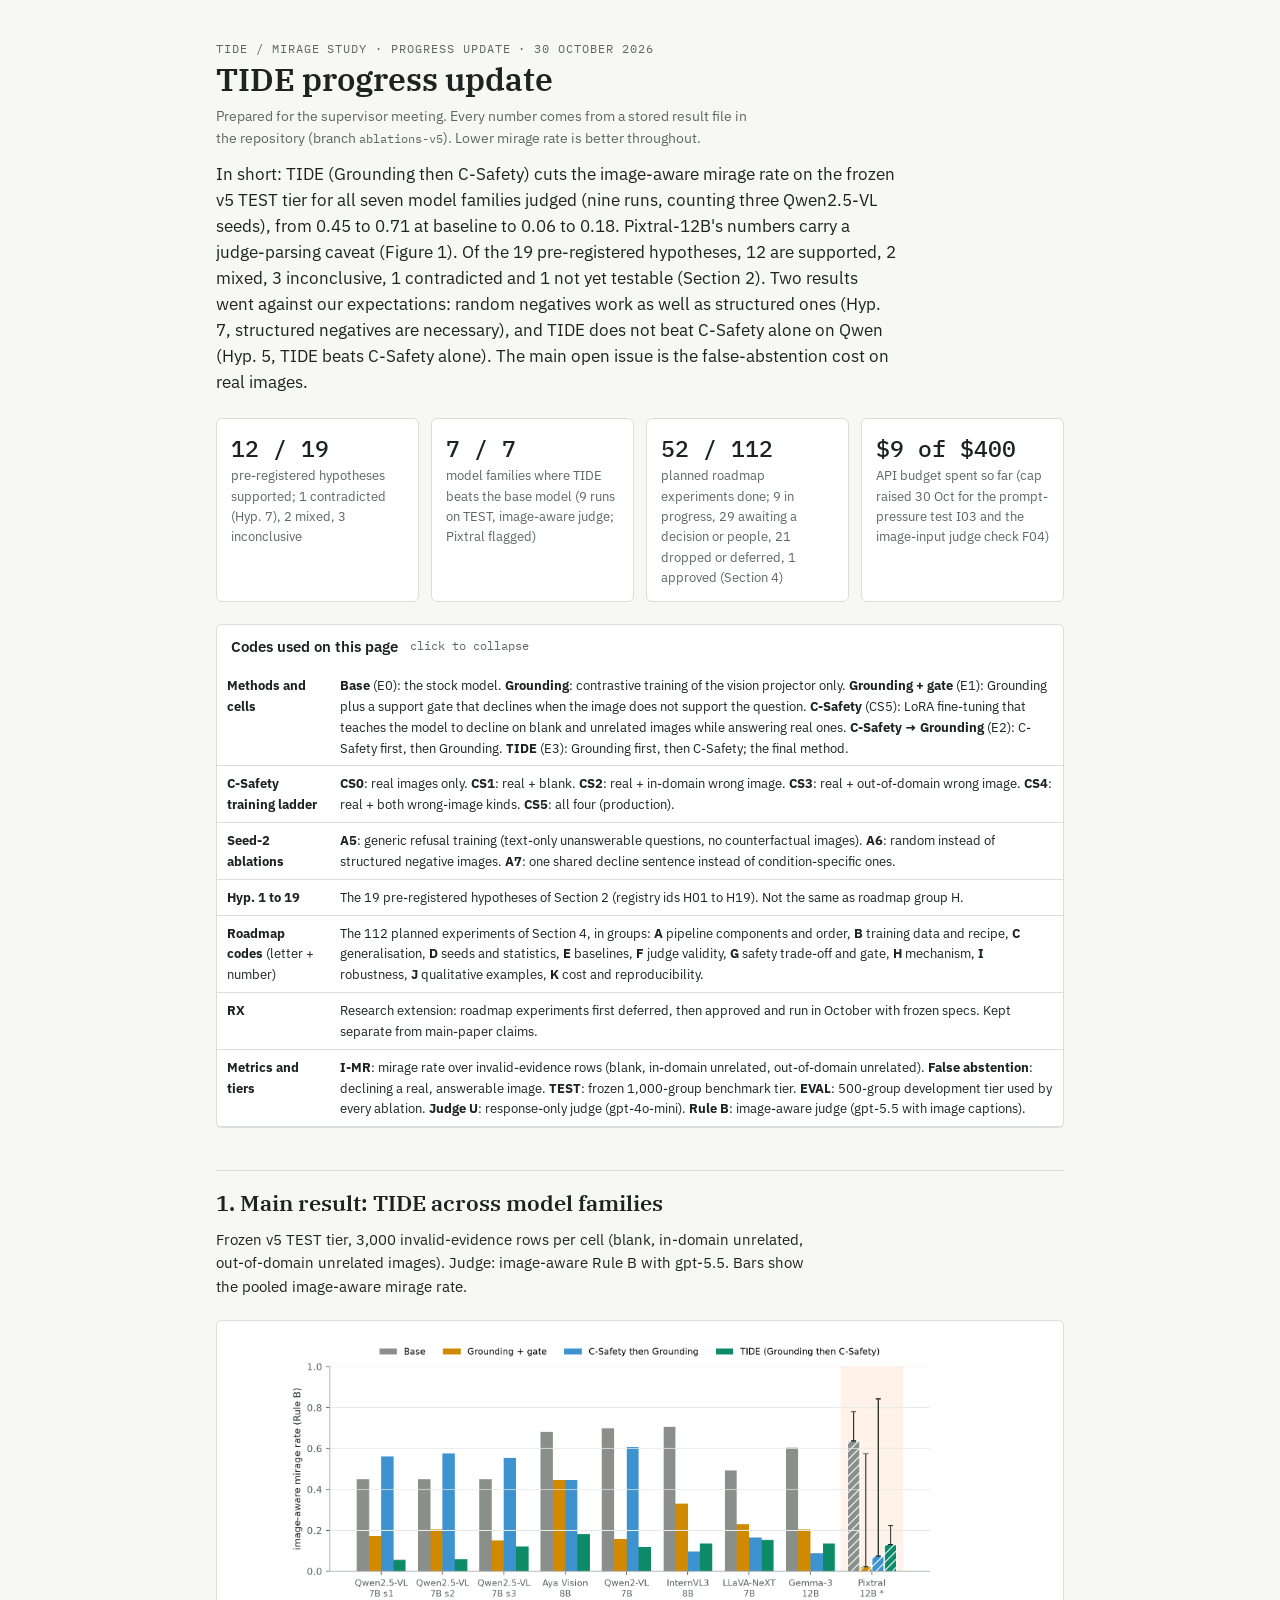
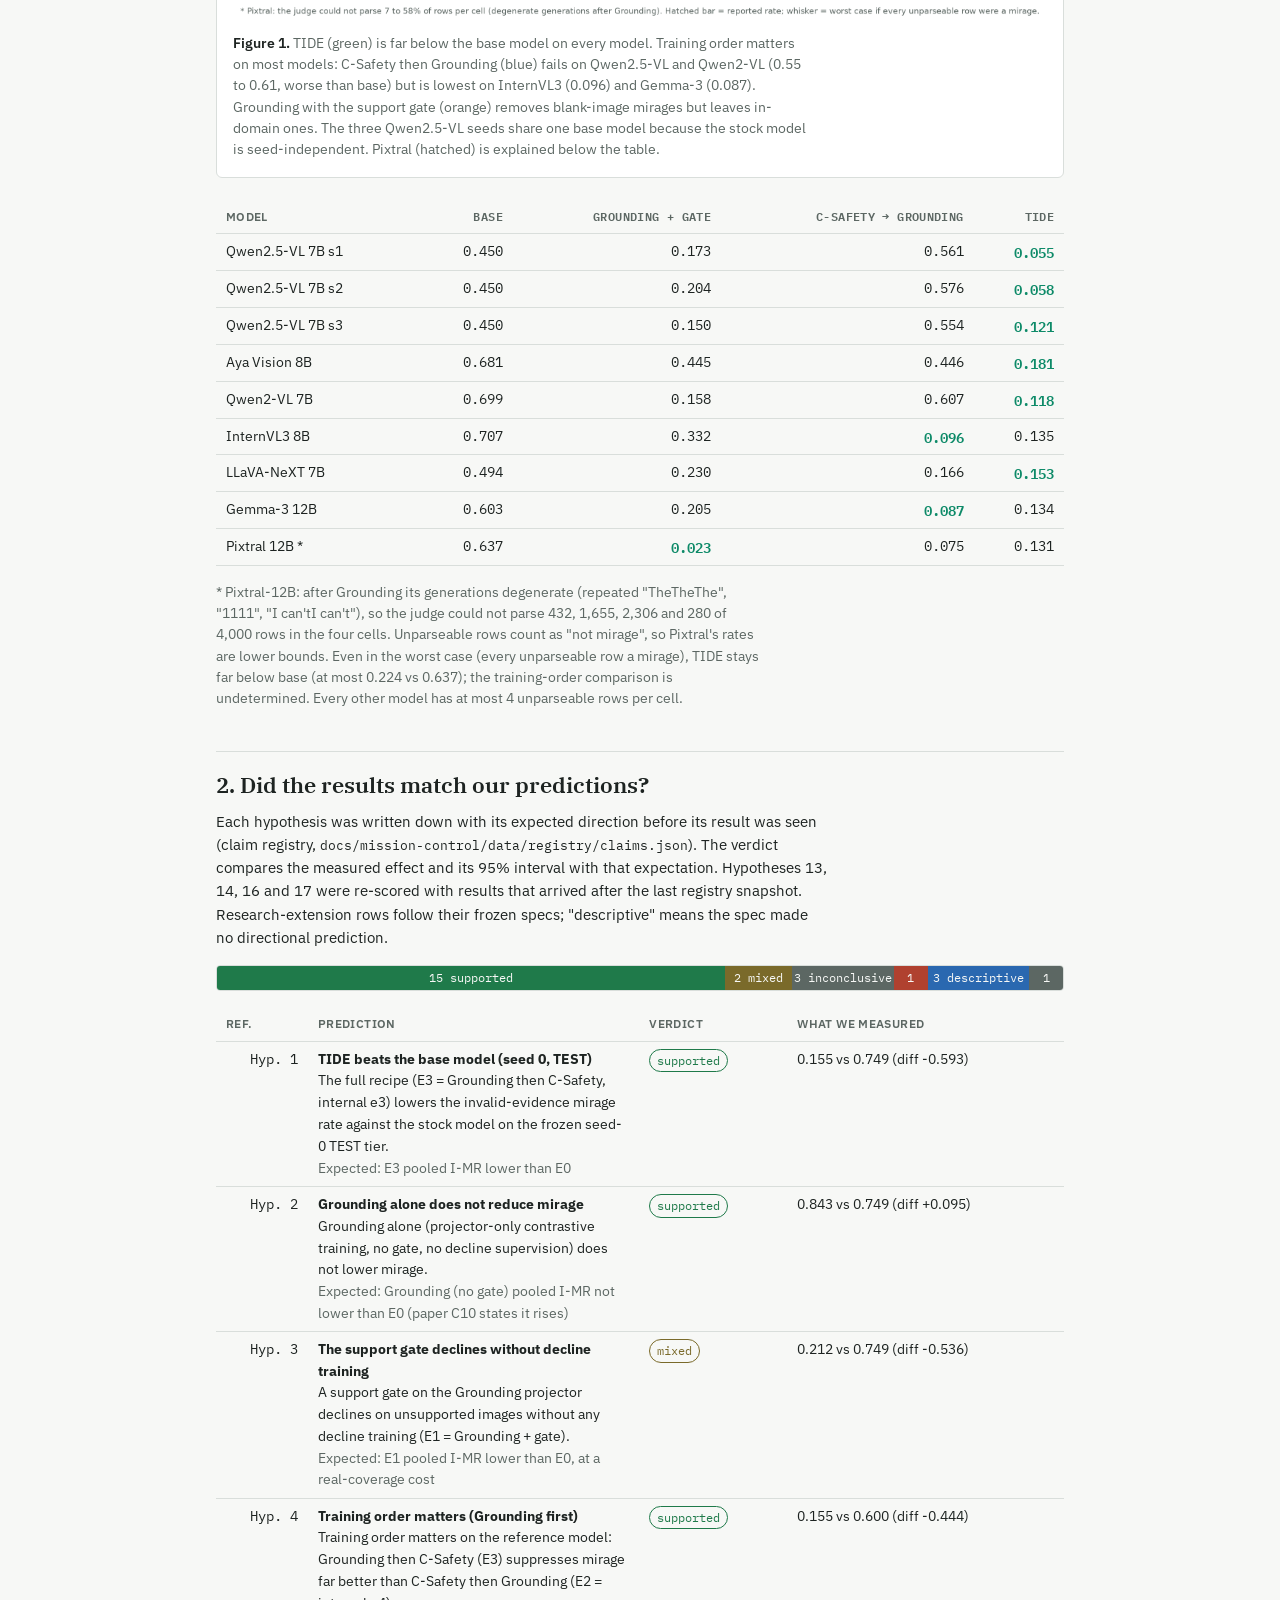
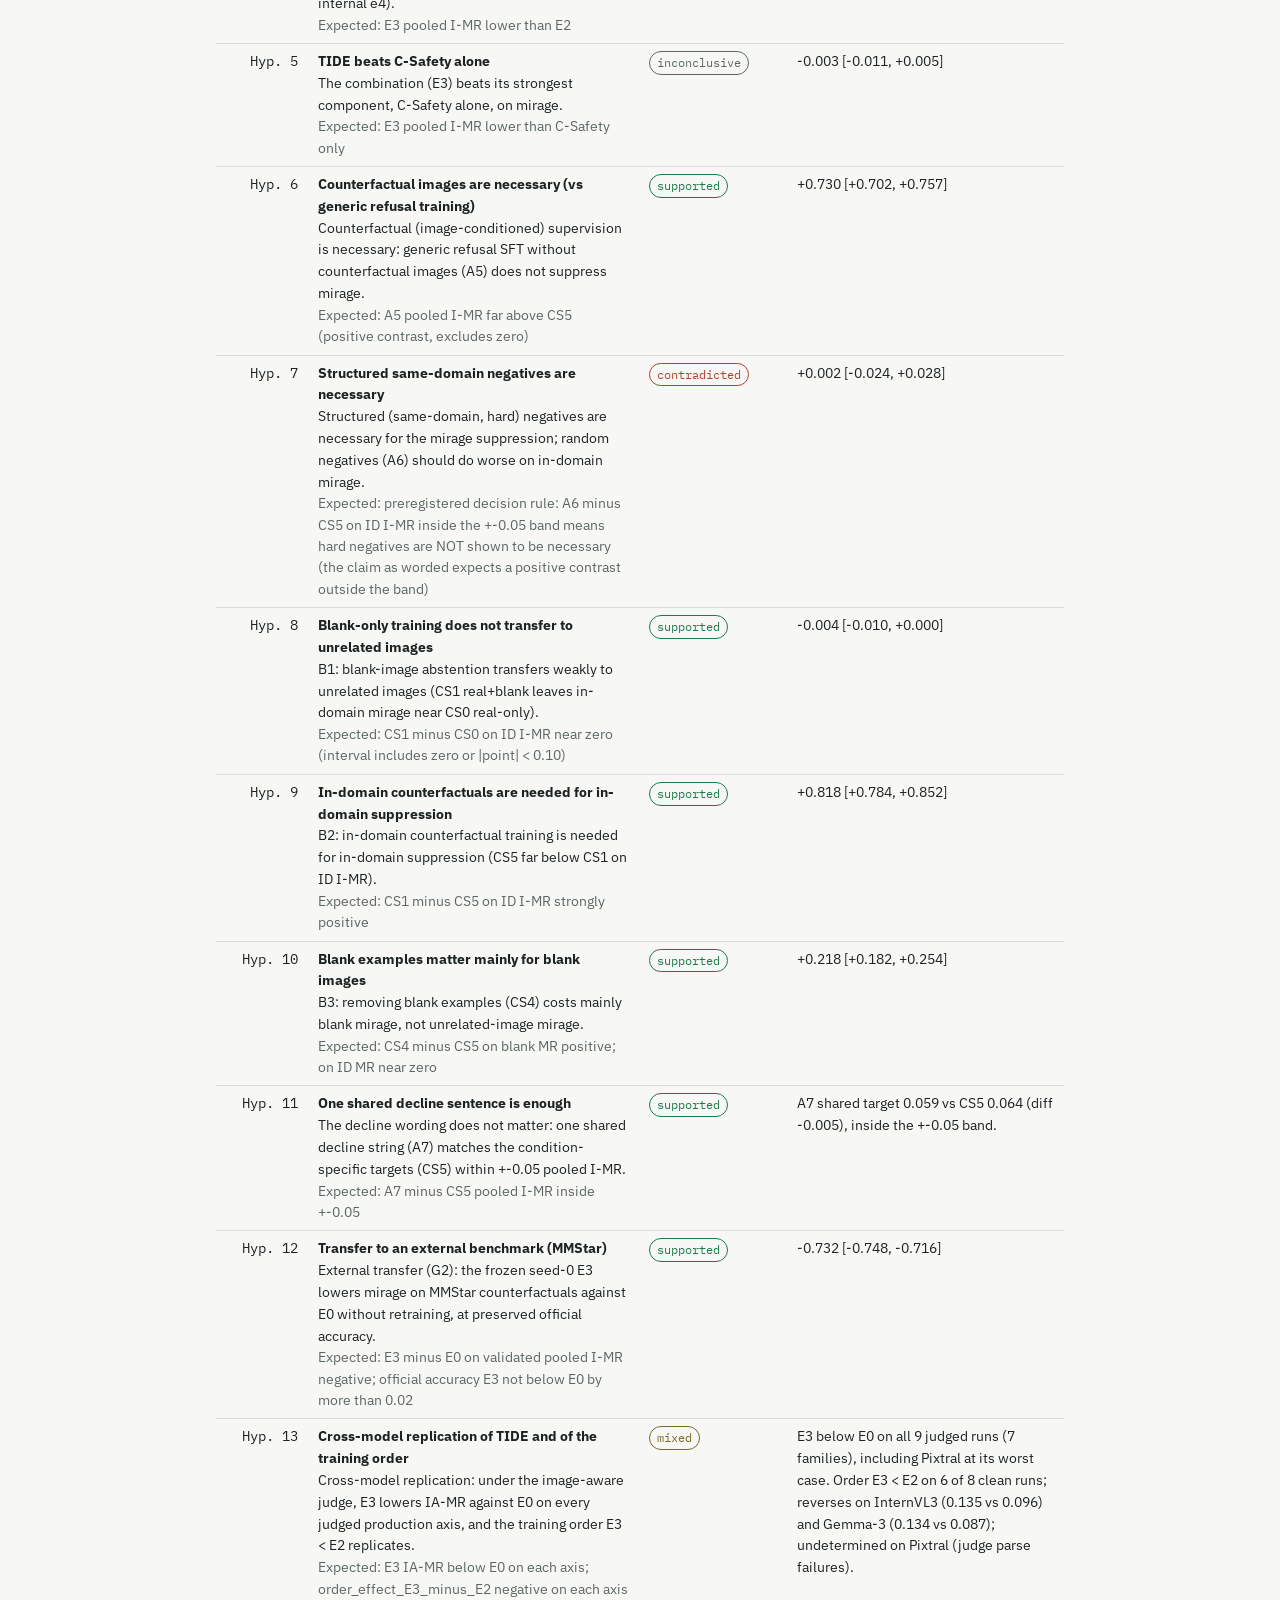
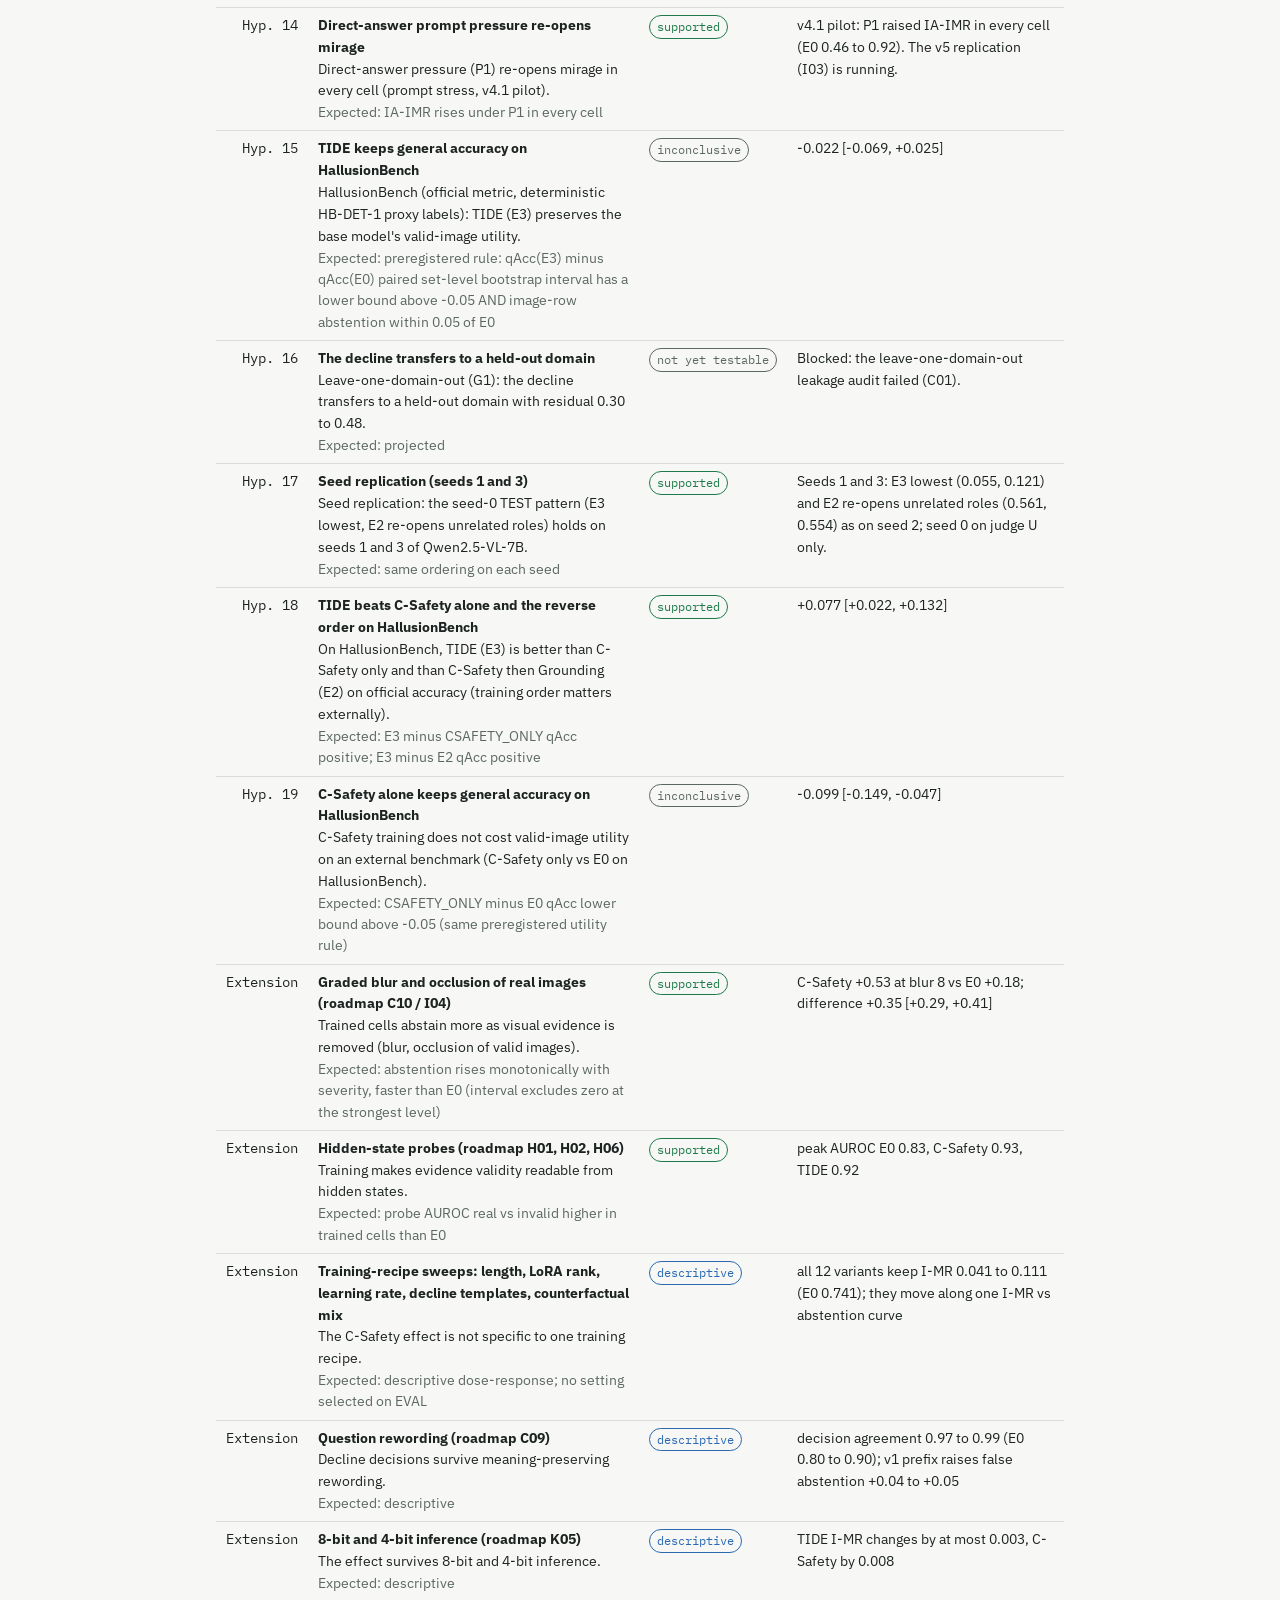
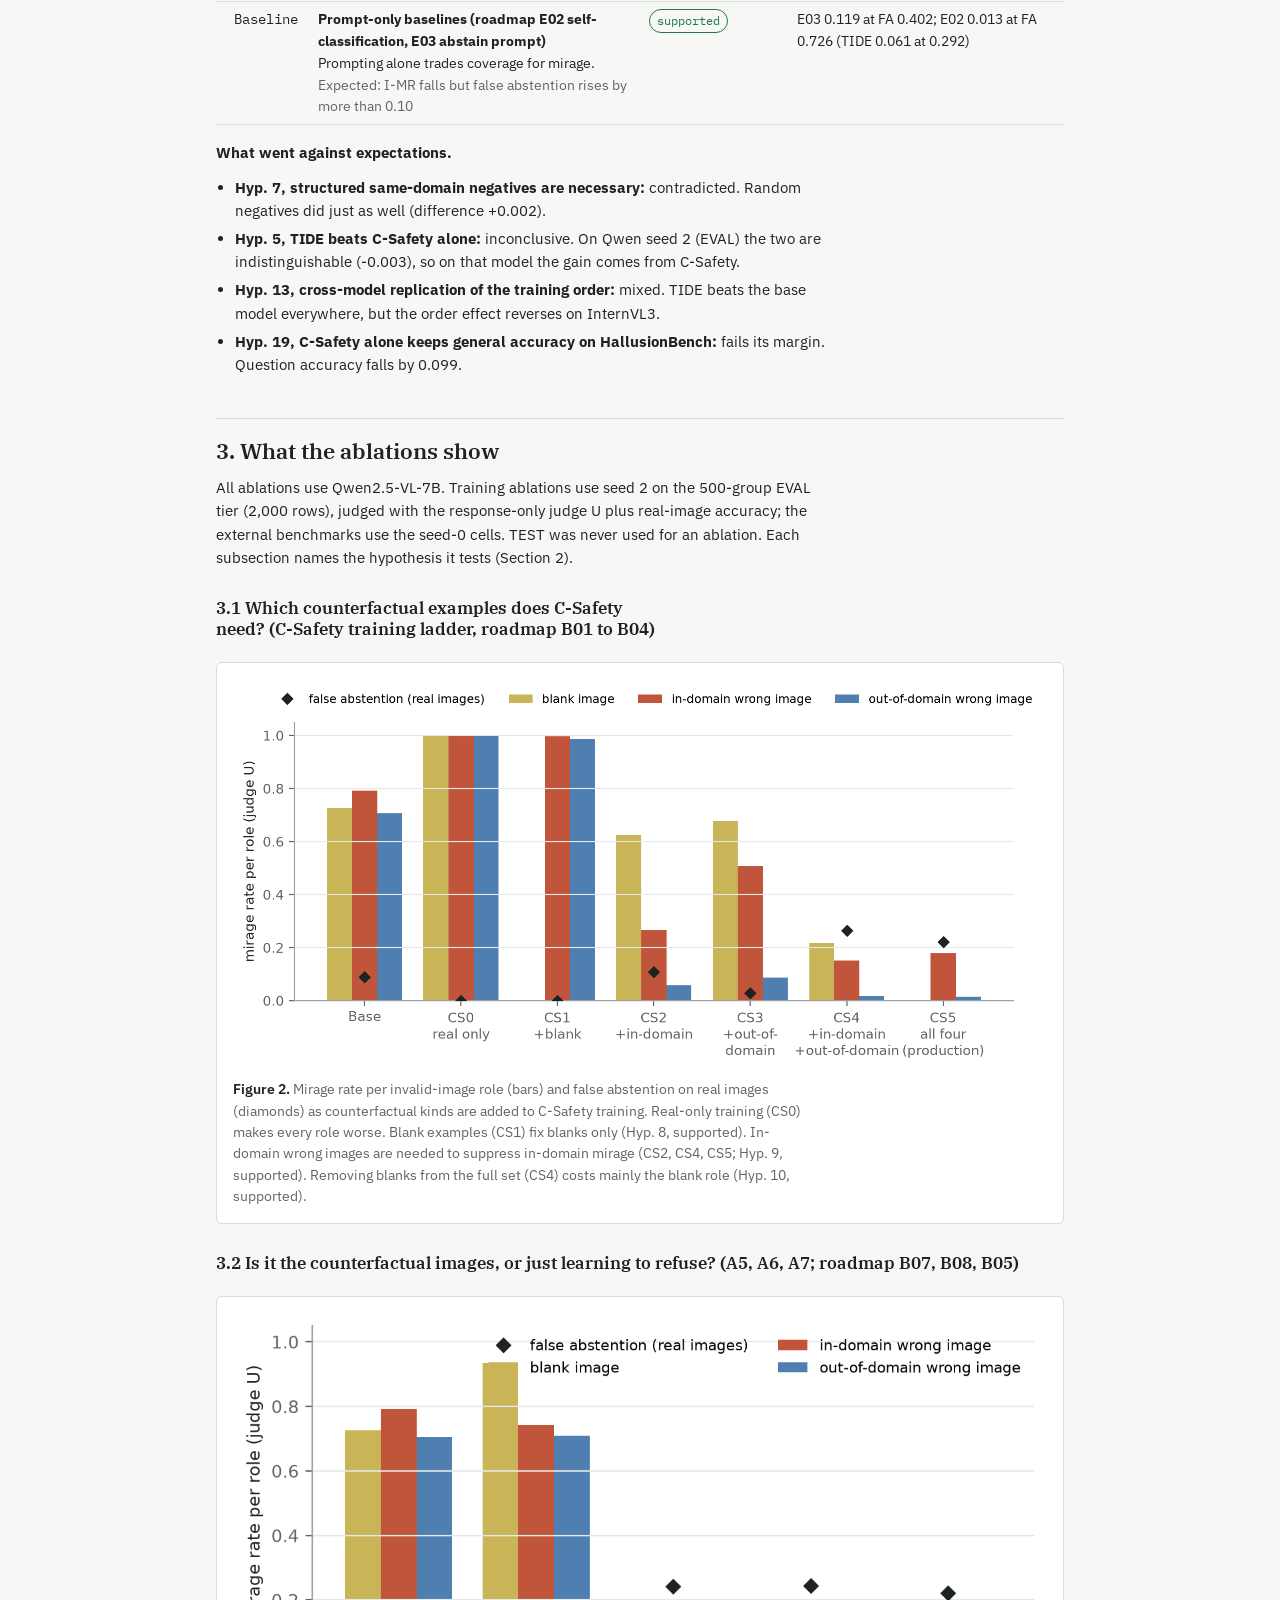
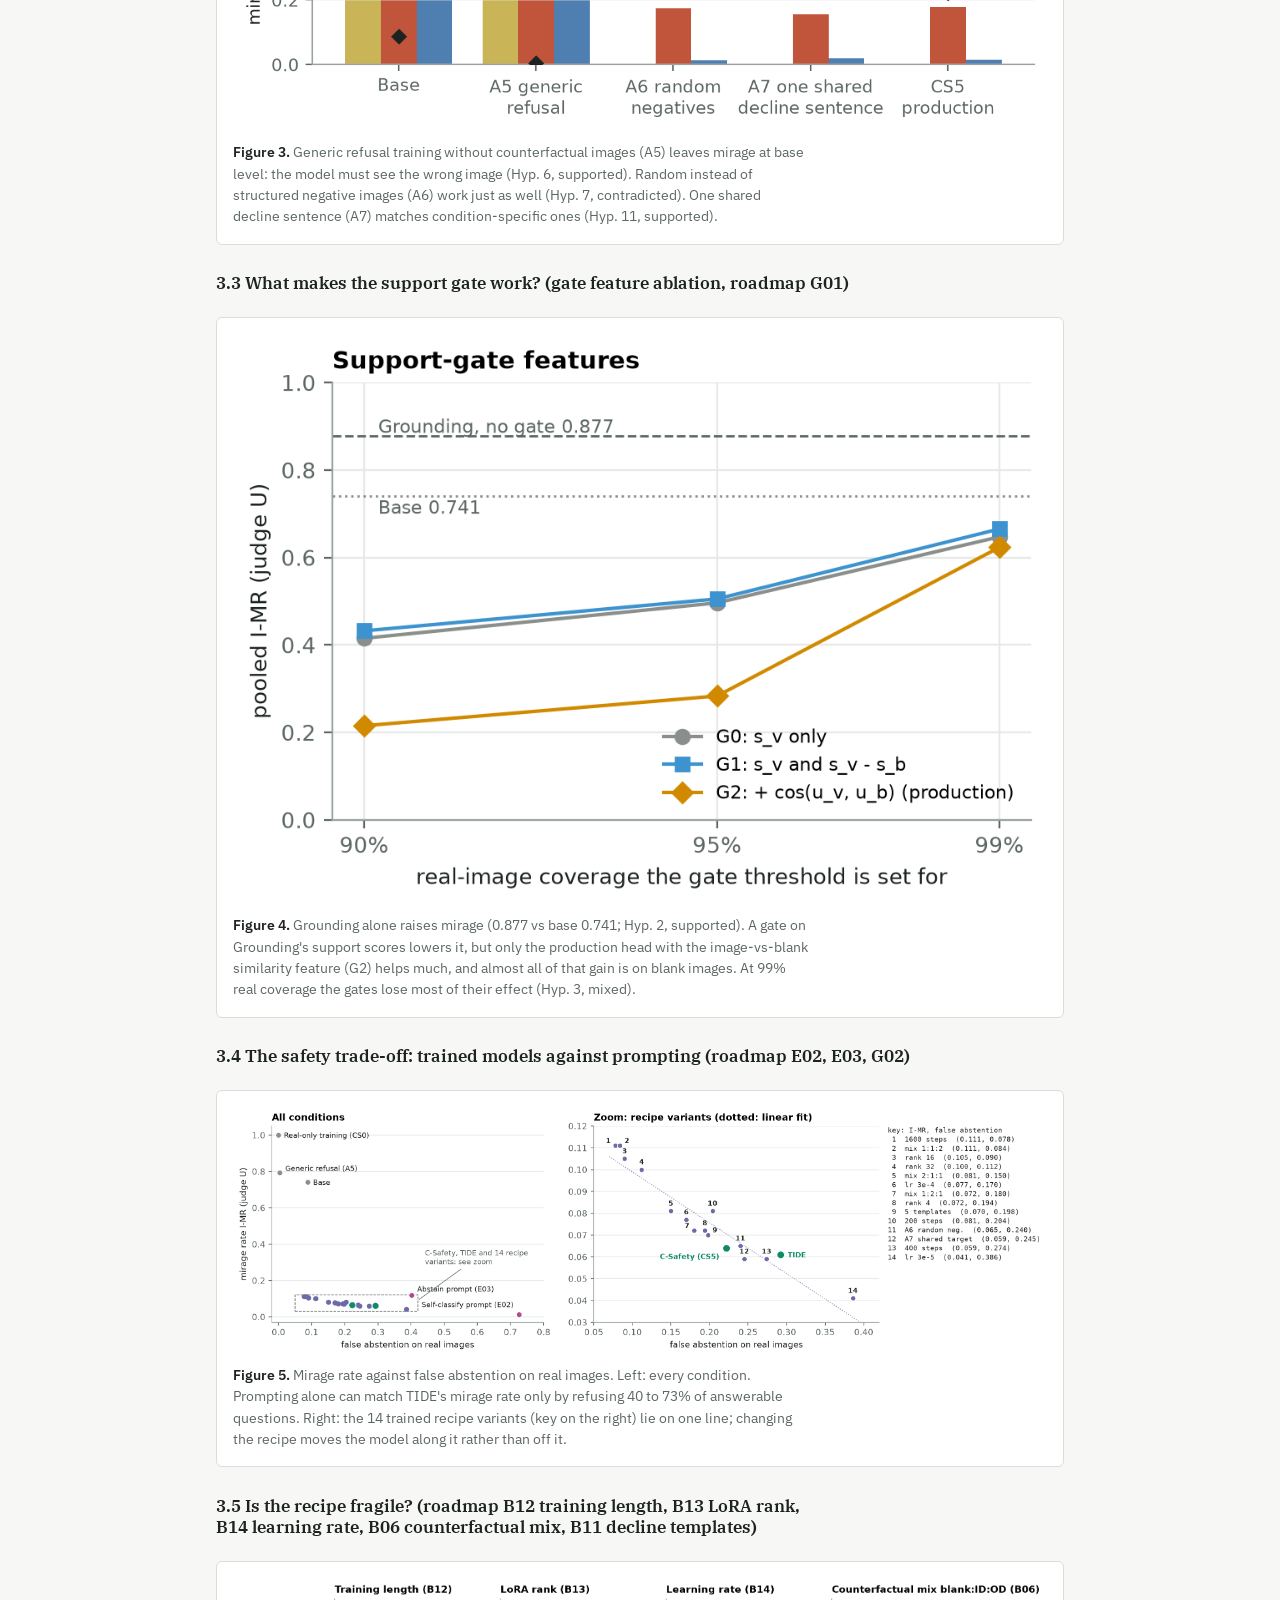
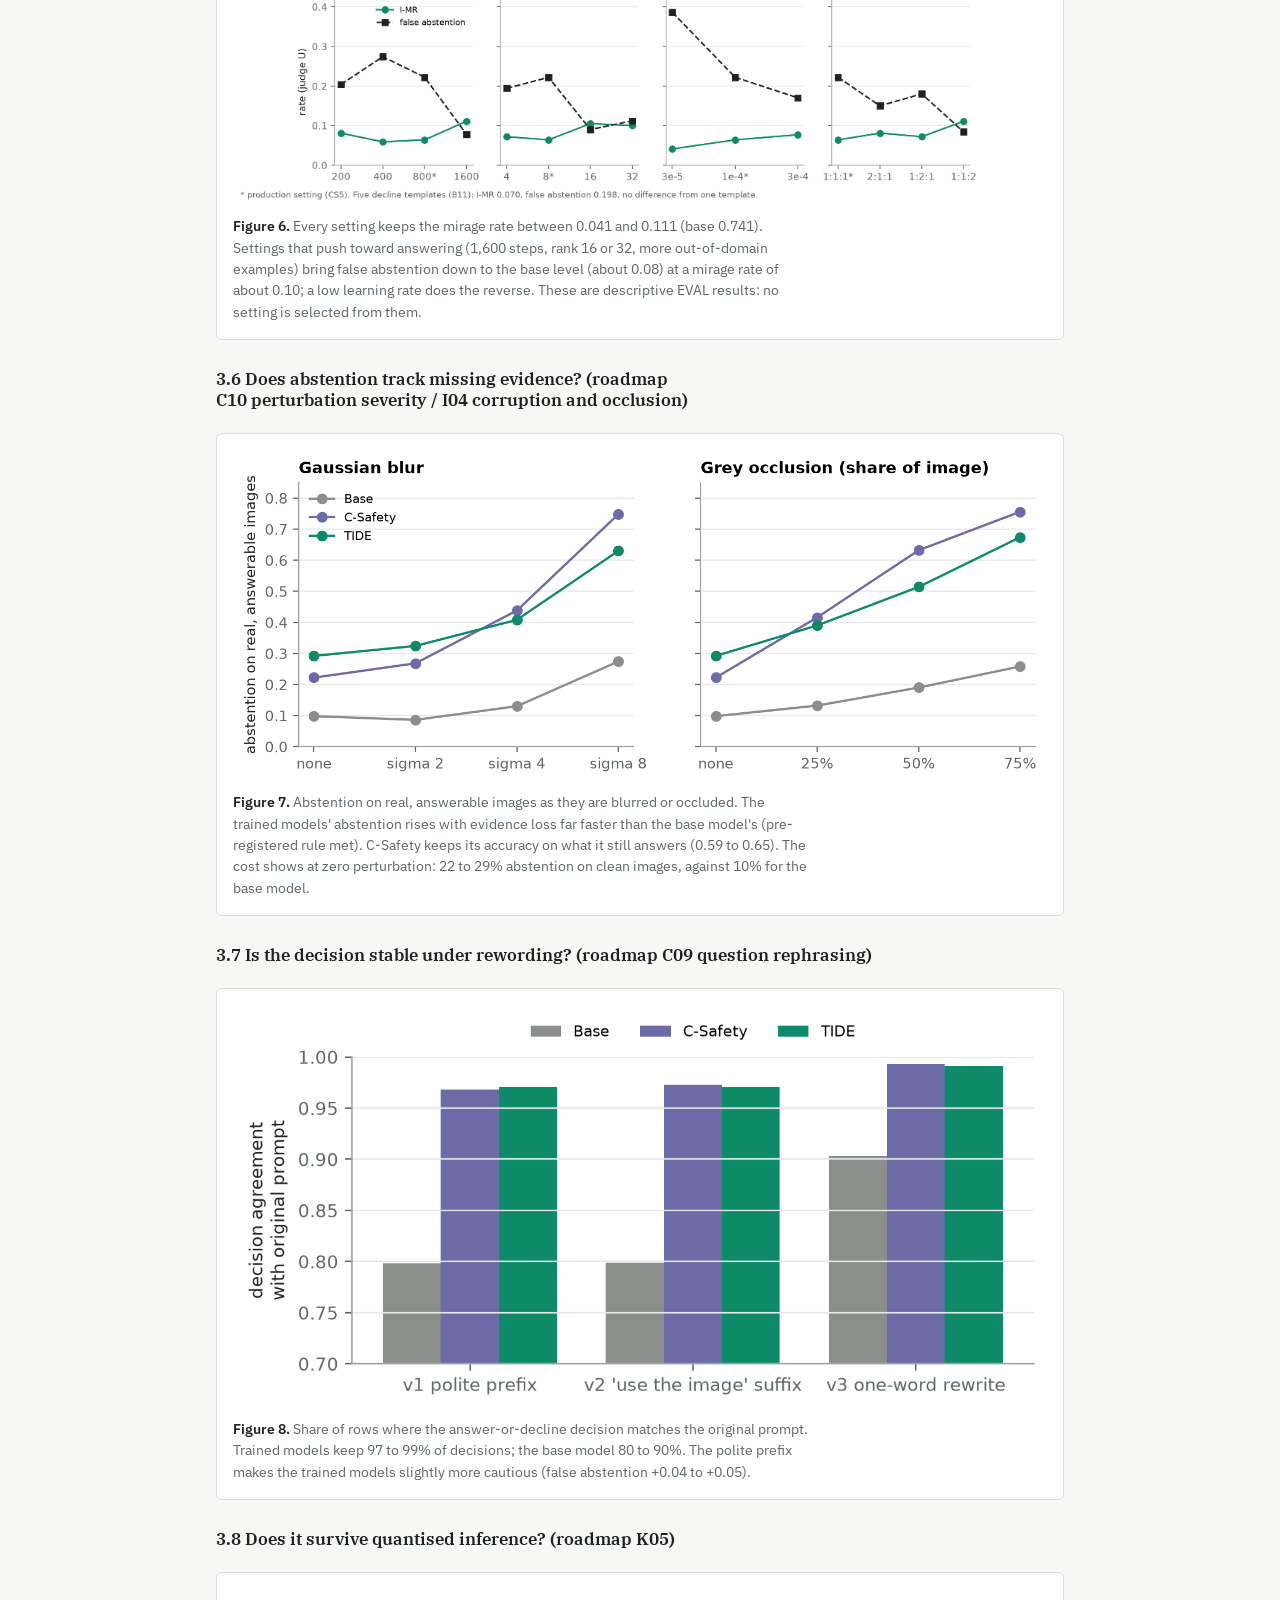
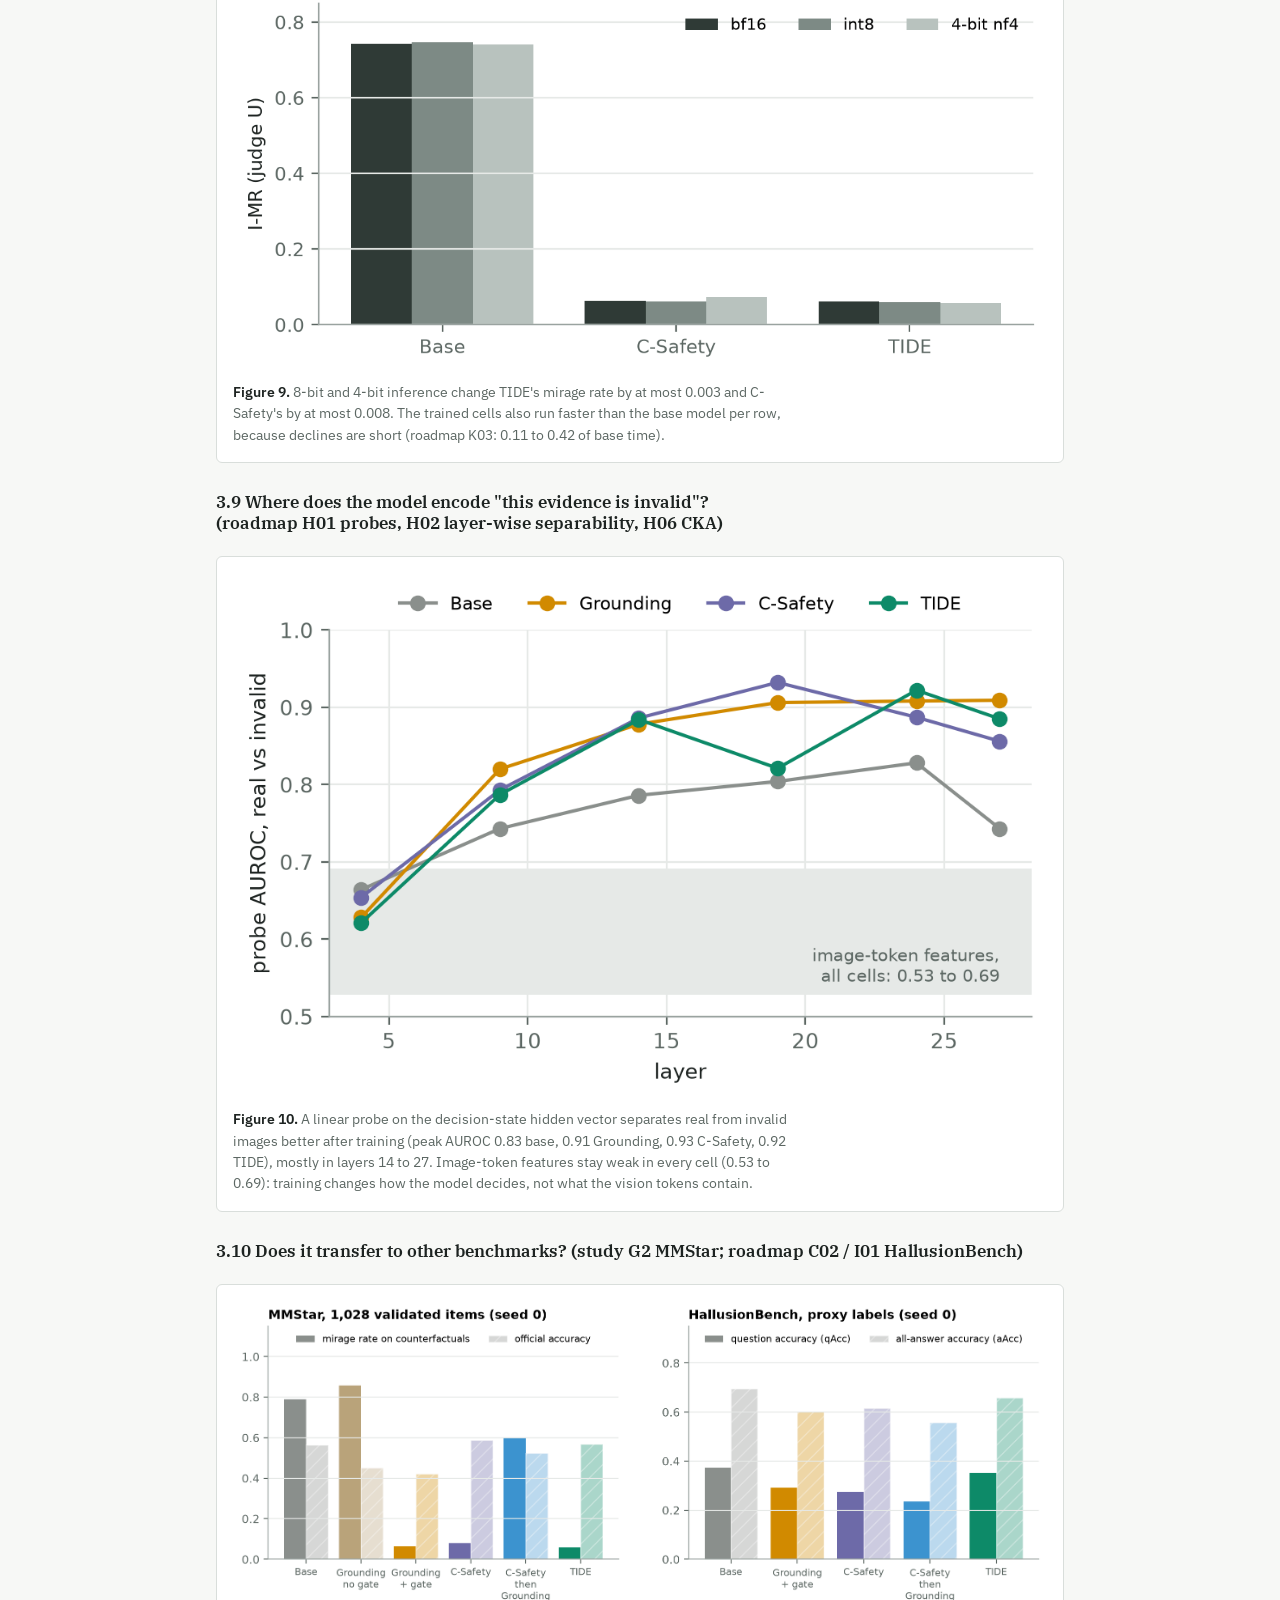
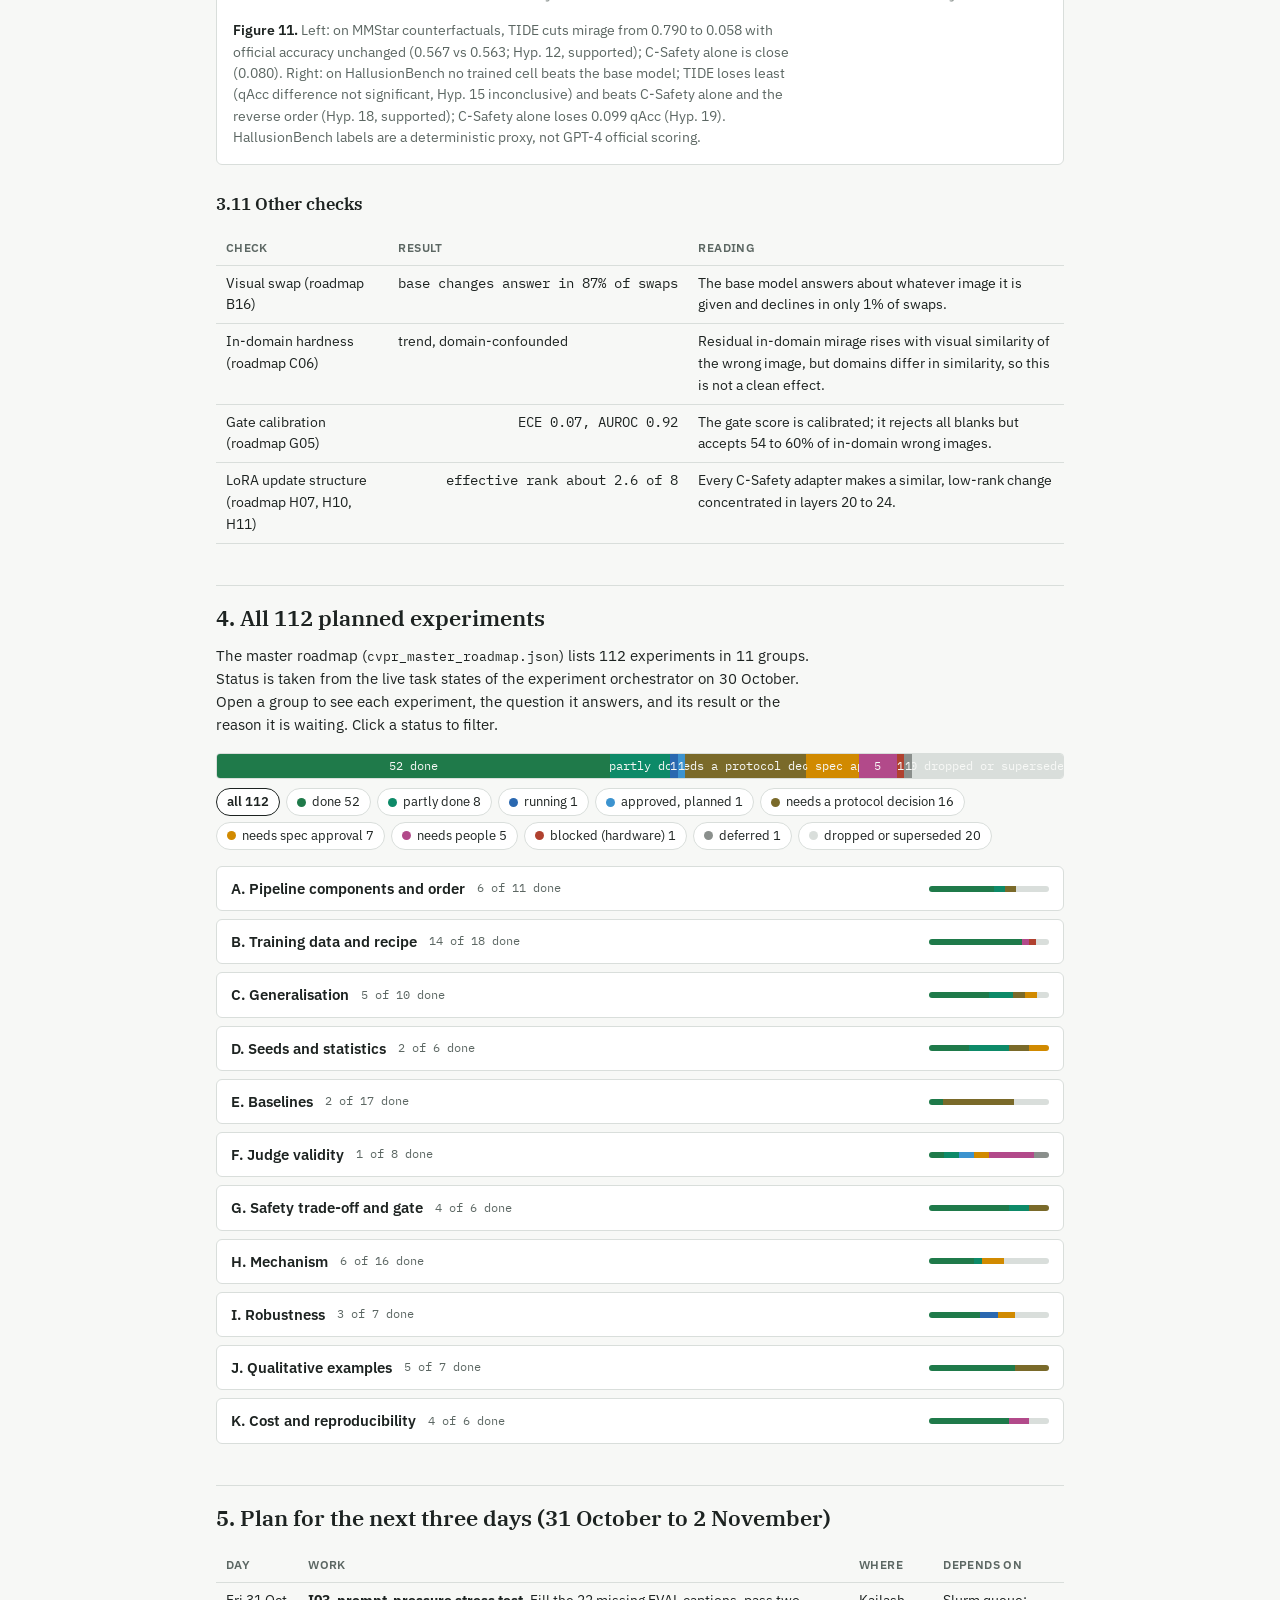
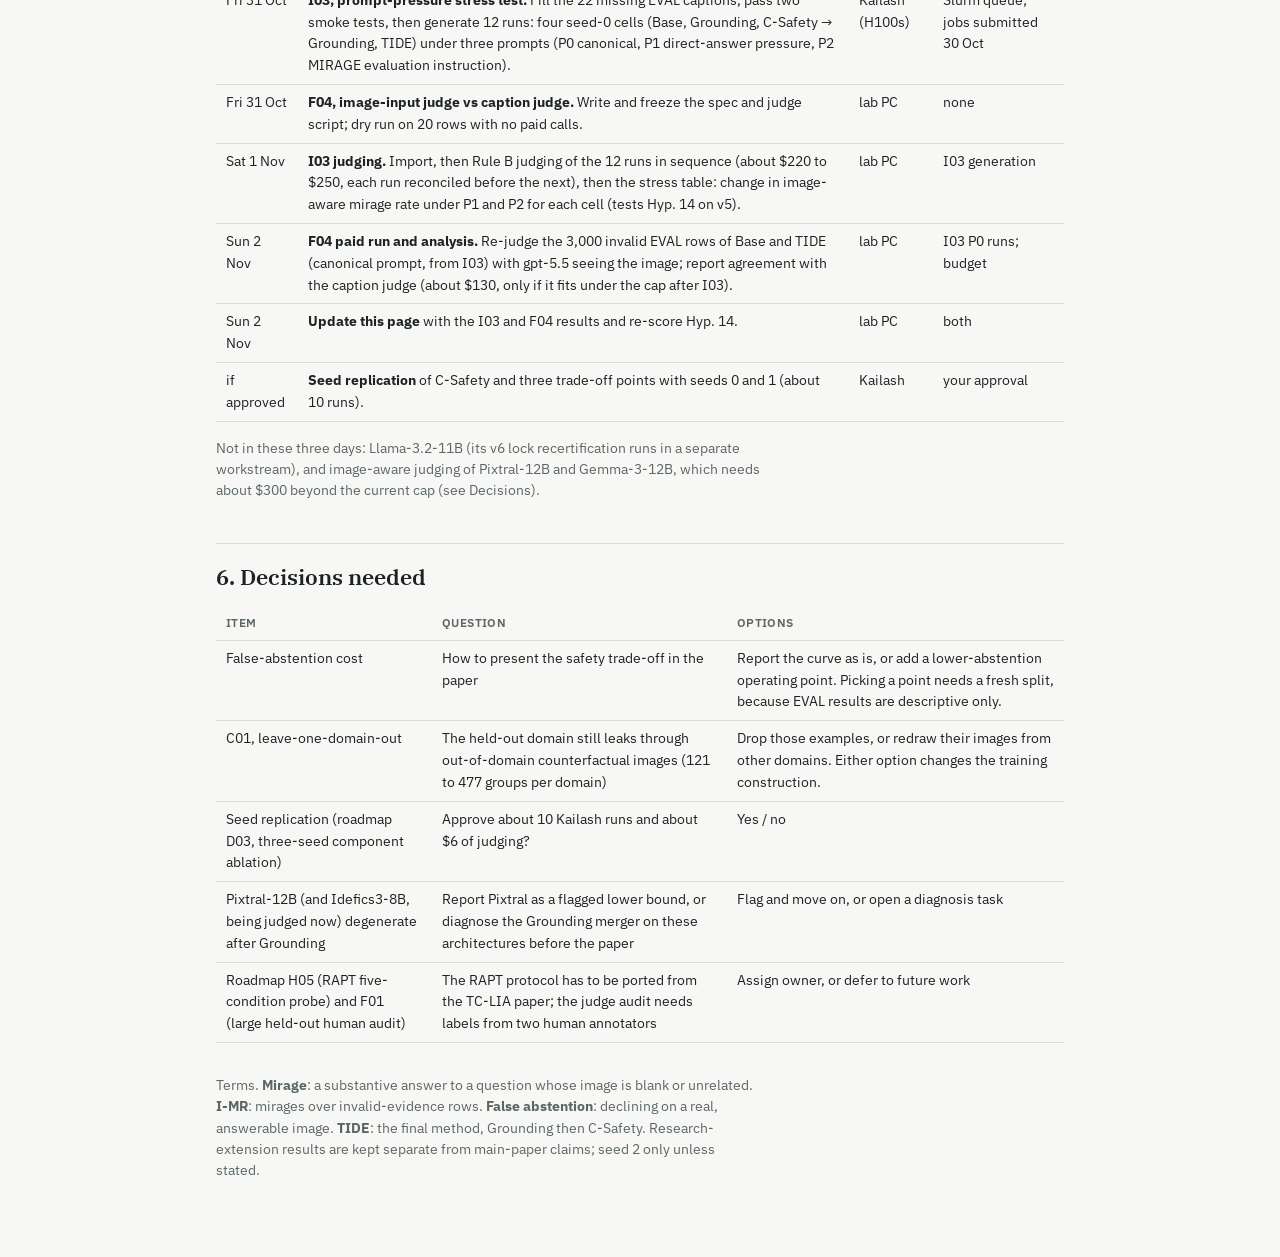
==== commit b5b446d2: "TIDE update page: add Gemma-3-12B and Pixtral-12B (flagged) image-aware results Co-Authored-By: Clau" ====
--- a/static/tide-update/index.html
+++ b/static/tide-update/index.html
@@ -82,11 +82,11 @@
 <h1>TIDE progress update</h1>
 <p class="meta">Prepared for the supervisor meeting. Every number comes from a stored result file in the repository (branch <code>ablations-v5</code>). Lower mirage rate is better throughout.</p>
 
-<p class="lead">In short: TIDE (Grounding then C-Safety) cuts the image-aware mirage rate on the frozen v5 TEST tier for all six model families judged so far, from 0.45 to 0.71 at baseline to 0.06 to 0.18. Of the 19 pre-registered hypotheses, 12 are supported, 2 mixed, 3 inconclusive, 1 contradicted and 1 not yet testable (Section 2). Two results went against our expectations: random negatives work as well as structured ones (Hyp. 7, structured negatives are necessary), and TIDE does not beat C-Safety alone on Qwen (Hyp. 5, TIDE beats C-Safety alone). The main open issue is the false-abstention cost on real images.</p>
+<p class="lead">In short: TIDE (Grounding then C-Safety) cuts the image-aware mirage rate on the frozen v5 TEST tier for all seven model families judged (nine runs, counting three Qwen2.5-VL seeds), from 0.45 to 0.71 at baseline to 0.06 to 0.18. Pixtral-12B's numbers carry a judge-parsing caveat (Figure 1). Of the 19 pre-registered hypotheses, 12 are supported, 2 mixed, 3 inconclusive, 1 contradicted and 1 not yet testable (Section 2). Two results went against our expectations: random negatives work as well as structured ones (Hyp. 7, structured negatives are necessary), and TIDE does not beat C-Safety alone on Qwen (Hyp. 5, TIDE beats C-Safety alone). The main open issue is the false-abstention cost on real images.</p>
 
 <div class="kpis">
   <div class="kpi"><div class="v">12 / 19</div><div class="l">pre-registered hypotheses supported; 1 contradicted (Hyp. 7), 2 mixed, 3 inconclusive</div></div>
-  <div class="kpi"><div class="v">6 / 6</div><div class="l">model families where TIDE beats the base model (TEST, image-aware judge)</div></div>
+  <div class="kpi"><div class="v">7 / 7</div><div class="l">model families where TIDE beats the base model (9 runs on TEST, image-aware judge; Pixtral flagged)</div></div>
   <div class="kpi"><div class="v">52 / 112</div><div class="l">planned roadmap experiments done; 9 in progress, 29 awaiting a decision or people, 21 dropped or deferred, 1 approved (Section 4)</div></div>
   <div class="kpi"><div class="v">$9 of $400</div><div class="l">API budget spent so far (cap raised 30 Oct for the prompt-pressure test I03 and the image-input judge check F04)</div></div>
 </div>
@@ -106,11 +106,13 @@
 <p>Frozen v5 TEST tier, 3,000 invalid-evidence rows per cell (blank, in-domain unrelated, out-of-domain unrelated images). Judge: image-aware Rule B with gpt-5.5. Bars show the pooled image-aware mirage rate.</p>
 <figure>
   <img src="figs/f1_multimodel.png" alt="Image-aware mirage rate by model and cell" loading="lazy" class="fig">
-  <figcaption><b>Figure 1.</b> TIDE (green) has the lowest or near-lowest mirage rate on every model. Training order matters. C-Safety then Grounding (blue) fails on the Qwen models (0.55 to 0.61, worse than base) but is strongest on InternVL3 (0.096) and LLaVA-NeXT. Grounding with the support gate (orange) mostly removes blank-image mirages but leaves in-domain ones. The three Qwen2.5-VL bars share one base model because the stock model is seed-independent.</figcaption>
+  <figcaption><b>Figure 1.</b> TIDE (green) is far below the base model on every model. Training order matters on most models: C-Safety then Grounding (blue) fails on Qwen2.5-VL and Qwen2-VL (0.55 to 0.61, worse than base) but is lowest on InternVL3 (0.096) and Gemma-3 (0.087). Grounding with the support gate (orange) removes blank-image mirages but leaves in-domain ones. The three Qwen2.5-VL seeds share one base model because the stock model is seed-independent. Pixtral (hatched) is explained below the table.</figcaption>
 </figure>
 <div class="tbl"><table>
 <thead><tr><th>Model</th><th class="n">Base</th><th class="n">Grounding + gate</th><th class="n">C-Safety → Grounding</th><th class="n">TIDE</th></tr></thead>
 <tbody id="t1"></tbody></table></div>
+
+<p class="note">* Pixtral-12B: after Grounding its generations degenerate (repeated "TheTheThe", "1111", "I can'tI can't"), so the judge could not parse 432, 1,655, 2,306 and 280 of 4,000 rows in the four cells. Unparseable rows count as "not mirage", so Pixtral's rates are lower bounds. Even in the worst case (every unparseable row a mirage), TIDE stays far below base (at most 0.224 vs 0.637); the training-order comparison is undetermined. Every other model has at most 4 unparseable rows per cell.</p>
 
 <h2>2. Did the results match our predictions?</h2>
 <p>Each hypothesis was written down with its expected direction before its result was seen (claim registry, <code>docs/mission-control/data/registry/claims.json</code>). The verdict compares the measured effect and its 95% interval with that expectation. Hypotheses 13, 14, 16 and 17 were re-scored with results that arrived after the last registry snapshot. Research-extension rows follow their frozen specs; "descriptive" means the spec made no directional prediction.</p>
@@ -205,7 +207,7 @@
 <tr><td>False-abstention cost</td><td>How to present the safety trade-off in the paper</td><td>Report the curve as is, or add a lower-abstention operating point. Picking a point needs a fresh split, because EVAL results are descriptive only.</td></tr>
 <tr><td>C01, leave-one-domain-out</td><td>The held-out domain still leaks through out-of-domain counterfactual images (121 to 477 groups per domain)</td><td>Drop those examples, or redraw their images from other domains. Either option changes the training construction.</td></tr>
 <tr><td>Seed replication (roadmap D03, three-seed component ablation)</td><td>Approve about 10 Kailash runs and about $6 of judging?</td><td>Yes / no</td></tr>
-<tr><td>Image-aware judging of Pixtral-12B and Gemma-3-12B (roadmap A01, F03)</td><td>About $150 per model with Rule B; the $400 cap is committed to I03 and F04</td><td>Raise the cap by about $300, or report these two with judge U only</td></tr>
+<tr><td>Pixtral-12B (and Idefics3-8B, being judged now) degenerate after Grounding</td><td>Report Pixtral as a flagged lower bound, or diagnose the Grounding merger on these architectures before the paper</td><td>Flag and move on, or open a diagnosis task</td></tr>
 <tr><td>Roadmap H05 (RAPT five-condition probe) and F01 (large held-out human audit)</td><td>The RAPT protocol has to be ported from the TC-LIA paper; the judge audit needs labels from two human annotators</td><td>Assign owner, or defer to future work</td></tr>
 </tbody></table></div>
 
@@ -222,7 +224,8 @@
 // ---- data (from IMAGE_AWARE_RULE_B_COMBINED.md and the research_extension_v5 / ablation reports)
 const CELLS=[["Base","--c-base"],["Grounding + gate","--c-gr"],["C-Safety → Grounding","--c-csg"],["TIDE (Grounding → C-Safety)","--c-tide"]];
 const IAMR=[["Qwen2.5-VL 7B s1",[.450,.173,.561,.055]],["Qwen2.5-VL 7B s2",[.450,.204,.576,.058]],["Qwen2.5-VL 7B s3",[.450,.150,.554,.121]],
-  ["Aya Vision 8B",[.681,.445,.446,.181]],["Qwen2-VL 7B",[.699,.158,.607,.118]],["InternVL3 8B",[.707,.332,.096,.135]],["LLaVA-NeXT 7B",[.494,.230,.166,.153]]];
+  ["Aya Vision 8B",[.681,.445,.446,.181]],["Qwen2-VL 7B",[.699,.158,.607,.118]],["InternVL3 8B",[.707,.332,.096,.135]],["LLaVA-NeXT 7B",[.494,.230,.166,.153]],
+  ["Gemma-3 12B",[.603,.205,.087,.134]],["Pixtral 12B *",[.637,.023,.075,.131]]];
 const PTS=[ // [label, false abstention, I-MR, group]
  ["Base",.088,.741,"base"],["Real-only SFT (CS0)",.000,1.000,"base"],["Generic refusal (A5)",.004,.793,"base"],
  ["Prompt: abstain (E03)",.402,.119,"prompt"],["Prompt: self-classify (E02)",.726,.013,"prompt"],
@@ -287,8 +290,8 @@
   document.getElementById("fig4").replaceChildren(s);
 }
 
-const CLAIMS=[{"id":"H01","h":"The full recipe (E3 = Grounding then C-Safety, internal e3) lowers the invalid-evidence mirage rate against the stock model on the frozen seed-0 TEST tier.","exp":"E3 pooled I-MR lower than E0","src":"protocol v5 (docs/TIDE_V5_PROTOCOL.md), ","verdict":"SUPPORTS","obs":"0.155 vs 0.749 (diff -0.593)","name":"TIDE beats the base model (seed 0, TEST)","label":"Hyp. 1"},{"id":"H02","h":"Grounding alone (projector-only contrastive training, no gate, no decline supervision) does not lower mirage.","exp":"Grounding (no gate) pooled I-MR not lower than E0 (paper C10 states it rises)","src":"exploratory (no preregistered band); pap","verdict":"SUPPORTS","obs":"0.843 vs 0.749 (diff +0.095)","name":"Grounding alone does not reduce mirage","label":"Hyp. 2"},{"id":"H03","h":"A support gate on the Grounding projector declines on unsupported images without any decline training (E1 = Grounding + gate).","exp":"E1 pooled I-MR lower than E0, at a real-coverage cost","src":"docs/TIDE_E1G_TEST_REPORT.md (E1g define","verdict":"MIXED","obs":"0.212 vs 0.749 (diff -0.536)","name":"The support gate declines without decline training","label":"Hyp. 3"},{"id":"H04","h":"Training order matters on the reference model: Grounding then C-Safety (E3) suppresses mirage far better than C-Safety then Grounding (E2 = internal e4).","exp":"E3 pooled I-MR lower than E2","src":"protocol v5 four-cell design (preregiste","verdict":"SUPPORTS","obs":"0.155 vs 0.600 (diff -0.444)","name":"Training order matters (Grounding first)","label":"Hyp. 4"},{"id":"H05","h":"The combination (E3) beats its strongest component, C-Safety alone, on mirage.","exp":"E3 pooled I-MR lower than C-Safety only","src":"exploratory (the paper's 'combination' w","verdict":"INCONCLUSIVE","obs":"-0.003 [-0.011, +0.005]","name":"TIDE beats C-Safety alone","label":"Hyp. 5"},{"id":"H06","h":"Counterfactual (image-conditioned) supervision is necessary: generic refusal SFT without counterfactual images (A5) does not suppress mirage.","exp":"A5 pooled I-MR far above CS5 (positive contrast, excludes zero)","src":"docs/ABLATIONS_V5.md entry 3, preregiste","verdict":"SUPPORTS","obs":"+0.730 [+0.702, +0.757]","name":"Counterfactual images are necessary (vs generic refusal training)","label":"Hyp. 6"},{"id":"H07","h":"Structured (same-domain, hard) negatives are necessary for the mirage suppression; random negatives (A6) should do worse on in-domain mirage.","exp":"preregistered decision rule: A6 minus CS5 on ID I-MR inside the +-0.05 band means hard negatives are NOT shown to be necessary (the claim as worded expects a positive contrast outside the band)","src":"docs/ABLATIONS_V5.md entry 3 (band +-0.0","verdict":"CONTRADICTS","obs":"+0.002 [-0.024, +0.028]","name":"Structured same-domain negatives are necessary","label":"Hyp. 7"},{"id":"H08","h":"B1: blank-image abstention transfers weakly to unrelated images (CS1 real+blank leaves in-domain mirage near CS0 real-only).","exp":"CS1 minus CS0 on ID I-MR near zero (interval includes zero or |point| < 0.10)","src":"docs/ABLATIONS_V5.md entry 1 B1 (preregi","verdict":"SUPPORTS","obs":"-0.004 [-0.010, +0.000]","name":"Blank-only training does not transfer to unrelated images","label":"Hyp. 8"},{"id":"H09","h":"B2: in-domain counterfactual training is needed for in-domain suppression (CS5 far below CS1 on ID I-MR).","exp":"CS1 minus CS5 on ID I-MR strongly positive","src":"docs/ABLATIONS_V5.md entry 1 B2 (preregi","verdict":"SUPPORTS","obs":"+0.818 [+0.784, +0.852]","name":"In-domain counterfactuals are needed for in-domain suppression","label":"Hyp. 9"},{"id":"H10","h":"B3: removing blank examples (CS4) costs mainly blank mirage, not unrelated-image mirage.","exp":"CS4 minus CS5 on blank MR positive; on ID MR near zero","src":"docs/ABLATIONS_V5.md entry 1 B3 (preregi","verdict":"SUPPORTS","obs":"+0.218 [+0.182, +0.254]","name":"Blank examples matter mainly for blank images","label":"Hyp. 10"},{"id":"H11","h":"The decline wording does not matter: one shared decline string (A7) matches the condition-specific targets (CS5) within +-0.05 pooled I-MR.","exp":"A7 minus CS5 pooled I-MR inside +-0.05","src":"docs/ABLATIONS_V5.md entry 2 experiment ","verdict":"SUPPORTS","obs":"A7 shared target 0.059 vs CS5 0.064 (diff -0.005), inside the +-0.05 band.","name":"One shared decline sentence is enough","label":"Hyp. 11"},{"id":"H12","h":"External transfer (G2): the frozen seed-0 E3 lowers mirage on MMStar counterfactuals against E0 without retraining, at preserved official accuracy.","exp":"E3 minus E0 on validated pooled I-MR negative; official accuracy E3 not below E0 by more than 0.02","src":"docs/PROJECT_KNOWLEDGE_BASE/09_G2_EXTERN","verdict":"SUPPORTS","obs":"-0.732 [-0.748, -0.716]","name":"Transfer to an external benchmark (MMStar)","label":"Hyp. 12"},{"id":"H13","h":"Cross-model replication: under the image-aware judge, E3 lowers IA-MR against E0 on every judged production axis, and the training order E3 < E2 replicates.","exp":"E3 IA-MR below E0 on each axis; order_effect_E3_minus_E2 negative on each axis","src":"docs/MULTIMODEL_PRODUCTION_PLAN.md (publ","verdict":"MIXED","obs":"E3 below E0 on 7 of 7 judged axes (6 families); order E3 < E2 on 6 of 7 (reverses on InternVL3: 0.135 vs 0.096).","name":"Cross-model replication of TIDE and of the training order","label":"Hyp. 13"},{"id":"H14","h":"Direct-answer pressure (P1) re-opens mirage in every cell (prompt stress, v4.1 pilot).","exp":"IA-IMR rises under P1 in every cell","src":"docs/TIDE_MIRAGE_STRESS_V1.md protocol f","verdict":"SUPPORTS","obs":"v4.1 pilot: P1 raised IA-IMR in every cell (E0 0.46 to 0.92). The v5 replication (I03) is running.","name":"Direct-answer prompt pressure re-opens mirage","label":"Hyp. 14"},{"id":"H15","h":"HallusionBench (official metric, deterministic HB-DET-1 proxy labels): TIDE (E3) preserves the base model's valid-image utility.","exp":"preregistered rule: qAcc(E3) minus qAcc(E0) paired set-level bootstrap interval has a lower bound above -0.05 AND image-row abstention within 0.05 of E0","src":"eval/tide/experiments/ablations/hallusio","verdict":"INCONCLUSIVE","obs":"-0.022 [-0.069, +0.025]","name":"TIDE keeps general accuracy on HallusionBench","label":"Hyp. 15"},{"id":"H16","h":"Leave-one-domain-out (G1): the decline transfers to a held-out domain with residual 0.30 to 0.48.","exp":"projected","src":"projections.json (PROJECTED, never a res","verdict":"NOT_EVALUATED","obs":"Blocked: the leave-one-domain-out leakage audit failed (C01).","name":"The decline transfers to a held-out domain","label":"Hyp. 16"},{"id":"H17","h":"Seed replication: the seed-0 TEST pattern (E3 lowest, E2 re-opens unrelated roles) holds on seeds 1 and 3 of Qwen2.5-VL-7B.","exp":"same ordering on each seed","src":"docs/MULTIMODEL_PRODUCTION_PLAN.md","verdict":"SUPPORTS","obs":"Seeds 1 and 3: E3 lowest (0.055, 0.121) and E2 re-opens unrelated roles (0.561, 0.554) as on seed 2; seed 0 on judge U only.","name":"Seed replication (seeds 1 and 3)","label":"Hyp. 17"},{"id":"H18","h":"On HallusionBench, TIDE (E3) is better than C-Safety only and than C-Safety then Grounding (E2) on official accuracy (training order matters externally).","exp":"E3 minus CSAFETY_ONLY qAcc positive; E3 minus E2 qAcc positive","src":"exploratory (CLAIM_EVIDENCE.md of the Ha","verdict":"SUPPORTS","obs":"+0.077 [+0.022, +0.132]","name":"TIDE beats C-Safety alone and the reverse order on HallusionBench","label":"Hyp. 18"},{"id":"H19","h":"C-Safety training does not cost valid-image utility on an external benchmark (C-Safety only vs E0 on HallusionBench).","exp":"CSAFETY_ONLY minus E0 qAcc lower bound above -0.05 (same preregistered utility rule)","src":"EXPERIMENT_SPEC.md utility rule applied ","verdict":"INCONCLUSIVE","obs":"-0.099 [-0.149, -0.047]","name":"C-Safety alone keeps general accuracy on HallusionBench","label":"Hyp. 19"},{"id":"RX-C10","h":"Trained cells abstain more as visual evidence is removed (blur, occlusion of valid images).","exp":"abstention rises monotonically with severity, faster than E0 (interval excludes zero at the strongest level)","src":"preregistered reading rule","verdict":"SUPPORTS","obs":"C-Safety +0.53 at blur 8 vs E0 +0.18; difference +0.35 [+0.29, +0.41]","name":"Graded blur and occlusion of real images (roadmap C10 / I04)","label":"Extension"},{"id":"RX-H-REPR","h":"Training makes evidence validity readable from hidden states.","exp":"probe AUROC real vs invalid higher in trained cells than E0","src":"exploratory","verdict":"SUPPORTS","obs":"peak AUROC E0 0.83, C-Safety 0.93, TIDE 0.92","name":"Hidden-state probes (roadmap H01, H02, H06)","label":"Extension"},{"id":"RX-B12/B13/B14/B11/B06","h":"The C-Safety effect is not specific to one training recipe.","exp":"descriptive dose-response; no setting selected on EVAL","src":"descriptive","verdict":"DESCRIPTIVE","obs":"all 12 variants keep I-MR 0.041 to 0.111 (E0 0.741); they move along one I-MR vs abstention curve","name":"Training-recipe sweeps: length, LoRA rank, learning rate, decline templates, counterfactual mix","label":"Extension"},{"id":"RX-C09","h":"Decline decisions survive meaning-preserving rewording.","exp":"descriptive","src":"descriptive","verdict":"DESCRIPTIVE","obs":"decision agreement 0.97 to 0.99 (E0 0.80 to 0.90); v1 prefix raises false abstention +0.04 to +0.05","name":"Question rewording (roadmap C09)","label":"Extension"},{"id":"RX-K05","h":"The effect survives 8-bit and 4-bit inference.","exp":"descriptive","src":"descriptive","verdict":"DESCRIPTIVE","obs":"TIDE I-MR changes by at most 0.003, C-Safety by 0.008","name":"8-bit and 4-bit inference (roadmap K05)","label":"Extension"},{"id":"PB-E02/E03","h":"Prompting alone trades coverage for mirage.","exp":"I-MR falls but false abstention rises by more than 0.10","src":"preregistered reading rule","verdict":"SUPPORTS","obs":"E03 0.119 at FA 0.402; E02 0.013 at FA 0.726 (TIDE 0.061 at 0.292)","name":"Prompt-only baselines (roadmap E02 self-classification, E03 abstain prompt)","label":"Baseline"}];
-const ROAD={"sections":{"A":"Pipeline components and order","B":"Training data and recipe","C":"Generalisation","D":"Seeds and statistics","E":"Baselines","F":"Judge validity","G":"Safety trade-off and gate","H":"Mechanism","I":"Robustness","J":"Qualitative examples","K":"Cost and reproducibility"},"entries":[{"id":"A01","sec":"A","title":"Stock vs TIDE across six VLMs","q":"Does the full recipe lower mirage against the stock model on every architecture?","role":"main_required","status":"partial","note":"TIDE below the base model on all 7 judged axes (6 families, TEST, Rule B): 0.055 to 0.181 vs 0.450 to 0.707. Pixtral, Gemma, Llama still to judge."},{"id":"A02","sec":"A","title":"Grounding-only","q":"Does representation-only grounding (no decline supervision) move mirage?","role":"main_required","status":"done","note":"v5 TEST: Grounding without gate 0.843 vs E0 0.749 (H02 SUPPORTS: it raises mirage)"},{"id":"A03","sec":"A","title":"Grounding followed by TIDE","q":"Does prior grounding help the decline adapter?","role":"main_required","status":"done","note":"v5 TEST E3 0.155; H01 SUPPORTS vs E0, H05 INCONCLUSIVE vs C-Safety only"},{"id":"A04","sec":"A","title":"TIDE followed by Grounding","q":"Does a later grounding stage keep or break the learned decline?","role":"main_required","status":"done","note":"v5 TEST E2 0.600 vs E3 0.155 (H04 SUPPORTS); reverses on InternVL3-8B under Rule B (H13 MIXED)"},{"id":"A05","sec":"A","title":"Grounding temperature 0.2 vs 0.07","q":"Is grounding behaviour sensitive to the contrastive temperature?","role":"none","status":"dropped","note":"superseded by the frozen v5 setting"},{"id":"A06","sec":"A","title":"Grounding held-out match/convergence","q":"Was the grounding projector actually learned (held-out match accuracy)?","role":"optional","status":"dropped","note":"not needed for a claim"},{"id":"A07","sec":"A","title":"TIDE+G abstention-target cross-entropy","q":"Does a later grounding stage erase the learned abstention (loss on the decline targets before and after)?","role":"supplementary","status":"done","note":"v4.1 train-owned diagnostic in E2E3E4_v41_final_gensonly.json, cited as C12 (protocol v4.1, not v5)"},{"id":"A08","sec":"A","title":"In-sequence vs cross-attention fusion","q":"Does the effect depend on images entering the token sequence (cross-attention control)?","role":"optional","status":"dropped","note":"blocked by the frozen method's fusion assumption"},{"id":"A09","sec":"A","title":"InfoNCE vs shared-question shortcut","q":"Why does Grounding use the joint softmax rather than embedding InfoNCE (shortcut leak)?","role":"optional","status":"decision","note":"pre-v5 design diagnostic reported; a v5 re-measurement would be a new protocol; registry status kept as reported"},{"id":"A10","sec":"A","title":"Stock vs TIDE qualitative example","q":"Illustration of one question under real, blank, in-domain and out-of-domain images","role":"supplementary","status":"done","note":"supp_qual.tex present in the arXiv tables"},{"id":"A11","sec":"A","title":"Judge configuration audit","q":"Does the judge agree with human labels?","role":"supplementary","status":"done","note":"C17: Rule B agreement 1.000 on 38 audited rows (in sample); supp_ruleb.tex present; held-out audit is F1"},{"id":"B01","sec":"B","title":"Real-only SFT","q":"Does ordinary task SFT on real examples leave mirage unconstrained?","role":"main_required","status":"done","note":"seed-2 EVAL CS0: pooled I-MR 1.000 (H09 contrast CS1 minus CS5 supports the role structure)"},{"id":"B02","sec":"B","title":"Real + Blank","q":"How much of the effect is missing-image refusal alone?","role":"main_required","status":"done","note":"CS1 blank learned, ID 0.996 (H08 SUPPORTS: blank abstention does not transfer)"},{"id":"B03","sec":"B","title":"Real + ID wrong","q":"Does wrong-image supervision alone carry the effect?","role":"main_required","status":"done","note":"CS2 ID 0.266, pooled 0.316; CS4 0.129 (H10 blank role)"},{"id":"B04","sec":"B","title":"Full TIDE","q":"Reference row: the full four-condition decline adapter","role":"main_required","status":"done","note":"CS5 pooled 0.064 on EVAL; seed-0 TEST C-Safety only 0.166"},{"id":"B05","sec":"B","title":"Shared vs distinct abstention targets","q":"Does the condition-specific decline wording matter?","role":"supplementary","status":"done","note":"Shared decline target 0.059 vs distinct 0.064: equivalent within the pre-registered margin."},{"id":"B06","sec":"B","title":"Counterfactual sampling ratios","q":"Does the result depend on two thirds of the examples being refusals (1:1:1 vs 2:1:1 vs 4:1:1)?","role":"optional","status":"done","note":"Counterfactual mix 2:1:1 / 1:2:1 / 1:1:2: I-MR 0.081 / 0.072 / 0.111; more OD lowers false abstention to base level."},{"id":"B07","sec":"B","title":"Shuffled/random-refusal control","q":"Does any refusal training (without image conditioning) suppress mirage?","role":"main_required","status":"done","note":"A5 pooled 0.794 vs CS5 0.064 (H06 SUPPORTS); preregistered before the run"},{"id":"B08","sec":"B","title":"Random vs hard negatives","q":"Are structured in-domain hard negatives necessary?","role":"main_required","status":"done","note":"A6 minus CS5 on ID I-MR +0.002 [-0.024, +0.028] inside the +-0.05 band (H07 CONTRADICTS the necessity claim)"},{"id":"B09","sec":"B","title":"Disjoint-support training","q":"Does the realised violation of disjoint support (duplicate wrong images) matter?","role":"supplementary","status":"people","note":"human reviewers must fill the counterfactual validity audit sheet"},{"id":"B10","sec":"B","title":"Blank-image variants","q":"Is blank handling memorisation of one pattern (black/white/gray/noise)?","role":"optional","status":"done","note":"E1b feasibility diagnostic evaluated black, white, gray and noise null states on EVAL (black best, 0.726)"},{"id":"B11","sec":"B","title":"Abstention wording diversity","q":"Template memorisation vs support behaviour (several equivalent refusal templates)","role":"optional","status":"done","note":"Five decline templates vs one: no measurable difference."},{"id":"B12","sec":"B","title":"Training-step sweep","q":"Where does blank saturate and does ID keep improving (200 to 1600 steps)?","role":"optional","status":"done","note":"200 / 400 / 800 / 1,600 steps: I-MR 0.081 / 0.059 / 0.064 / 0.111; most of the gain by 200 steps."},{"id":"B13","sec":"B","title":"LoRA rank sensitivity","q":"Robustness to rank 4/8/16","role":"optional","status":"done","note":"Rank 4 / 16 / 32: I-MR 0.072 / 0.105 / 0.100; larger rank answers more."},{"id":"B14","sec":"B","title":"Learning-rate sensitivity","q":"Robustness around lr 1e-4","role":"optional","status":"done","note":"lr 3e-5 / 3e-4: I-MR 0.041 / 0.077; low lr declines more (false abstention 0.386)."},{"id":"B15","sec":"B","title":"Adaptation location","q":"Where must support awareness live (LM LoRA vs projector vs both)?","role":"optional","status":"dropped","note":"covered by the cell design"},{"id":"B16","sec":"B","title":"Same-question different-valid-image answers","q":"Do answers depend on the visual content, not only on answer/refuse?","role":"supplementary","status":"done","note":"Visual swap: the base model changes its answer in 87% of valid-image swaps and declines in 1%."},{"id":"B17","sec":"B","title":"Model scale under matched quantization","q":"Separate model size from quantization (7B vs 32B vs 72B)","role":"supplementary","status":"blocked","note":"32B/72B exceed the 24 GB workstation GPUs; Kailash/shdipu jobs queued; import when packages arrive"},{"id":"B18","sec":"B","title":"Second fusion architecture","q":"A second non-in-sequence model to strengthen the fusion control","role":"none","status":"dropped","note":"blocked architectures"},{"id":"C01","sec":"C","title":"Leave-one-domain-out","q":"Does the decline transfer to an unseen benchmark domain?","role":"optional","status":"decision","note":"Leakage audit failed: 121 to 477 groups per held-out domain still see that domain through OD counterfactuals."},{"id":"C02","sec":"C","title":"External hallucination benchmark","q":"Does the recipe change behaviour on an external hallucination benchmark (zero-shot)?","role":"main_required","status":"done","note":"HallusionBench (proxy labels): no trained cell beats base; TIDE loses least (qAcc 0.352 vs 0.374)."},{"id":"C03","sec":"C","title":"Unanswerable-VQA benchmark","q":"External validity of abstention on UNK-VQA / MM-UPD / RGQA","role":"optional","status":"dropped","note":"no harness; time"},{"id":"C04","sec":"C","title":"Unseen counterfactual mechanisms","q":"Does the decline generalise beyond the trained counterfactual kernel (corrupted, occluded, similar-but-wrong)?","role":"supplementary","status":"approval","note":"partly covered by G2"},{"id":"C05","sec":"C","title":"Per-domain breakdown","q":"Do averages hide per-domain failures?","role":"supplementary","status":"done","note":"per_domain_imr in every v5 evaluation and ablation artifact; tab_domains.tex and fig_domains.pdf present"},{"id":"C06","sec":"C","title":"Hardness-stratified performance","q":"Does the residual concentrate on visually similar wrong images?","role":"supplementary","status":"done","note":"Residual in-domain mirage rises with visual similarity of the wrong image, but the trend is domain-confounded."},{"id":"C07","sec":"C","title":"Leave-one-model-out aggregate","q":"Are cross-model aggregates robust to dropping any one model?","role":"supplementary","status":"partial","note":"Seven axes judged; the leave-one-model-out aggregate waits for the remaining families."},{"id":"C08","sec":"C","title":"Cross-architecture recipe generalization","q":"Does the same locked recipe transfer across families?","role":"main_required","status":"partial","note":"Same frozen recipe on 6 families: TIDE beats base on all; training order reverses on InternVL3."},{"id":"C09","sec":"C","title":"Question rephrasing","q":"Is answer/decline stable under paraphrase?","role":"optional","status":"done","note":"Rewording keeps 97 to 99% of trained-model decisions (base 80 to 90%)."},{"id":"C10","sec":"C","title":"Image perturbation severity","q":"Does abstention track graded evidence loss (blur, occlusion, noise)?","role":"optional","status":"done","note":"Abstention rises with blur and occlusion far faster than the base model's (rule met)."},{"id":"D01","sec":"D","title":"Three-seed TIDE replication","q":"Does the seed-0 pattern hold on seeds 1 to 3?","role":"main_required","status":"partial","note":"Qwen2.5-VL seeds 1, 2, 3 judged: TIDE 0.055 / 0.058 / 0.121 vs base 0.450. Seed-0 reference on judge U only."},{"id":"D02","sec":"D","title":"Three-seed Real-SFT vs TIDE","q":"Variance of the treatment effect against real-only SFT","role":"supplementary","status":"decision","note":"requires training CS0 adapters on seeds 1 and 3 (new training runs) plus the seed imports; not authorised without a reviewed spec"},{"id":"D03","sec":"D","title":"Three-seed component ablation","q":"Variance of each component (B1 to B4) across seeds","role":"optional","status":"approval","note":"cost"},{"id":"D04","sec":"D","title":"Paired domain-stratified bootstrap","q":"Significance of paired deltas over identical records","role":"main_required","status":"done","note":"every v5 contrast file carries paired_group_bootstrap point and ci95 (round3_eval.json, csafety_conditions.json, REPORT.json, IA-MR)"},{"id":"D05","sec":"D","title":"Seed-by-model interaction","q":"Is model spread larger than seed spread?","role":"optional","status":"partial","note":"needs three judged seeds and several judged axes"},{"id":"D06","sec":"D","title":"Effect-size reporting","q":"Absolute and relative changes with intervals","role":"main_required","status":"done","note":"every contrast reports point and ci95; the claim matrix shows them"},{"id":"E01","sec":"E","title":"TC-LIA comparison","q":"Head-to-head with the prior detector on the same records","role":"optional","status":"decision","note":"measured in the external TC-LIA repository on the legacy benchmark; a v5 rerun would be a new protocol"},{"id":"E02","sec":"E","title":"Structured VLM self-classification","q":"Does asking the stock model whether the image supports the question beat training? (baseline E2, not production cell E2)","role":"supplementary","status":"done","note":"Self-classification prompt: I-MR 0.013 but false abstention 0.726."},{"id":"E03","sec":"E","title":"Prompt-only abstention","q":"Is fine-tuning needed at all (stock with an 'answer only if supported' instruction)? (baseline E3, not production cell E3)","role":"supplementary","status":"done","note":"Abstain prompt: I-MR 0.119 with false abstention 0.402."},{"id":"E04","sec":"E","title":"CLIP cosine","q":"Input-side image-question compatibility detector","role":"optional","status":"decision","note":"reported in the external TC-LIA repository on the legacy benchmark; not v5; rerun would be a new protocol"},{"id":"E05","sec":"E","title":"SigLIP cosine","q":"Input-side detector with SigLIP","role":"optional","status":"decision","note":"reported in the external TC-LIA repository on the legacy benchmark; not v5; rerun would be a new protocol"},{"id":"E06","sec":"E","title":"Dual-prompt agreement","q":"Prompt-readout uncertainty baseline","role":"optional","status":"decision","note":"reported in the external TC-LIA repository on the legacy benchmark; not v5; rerun would be a new protocol"},{"id":"E07","sec":"E","title":"Semantic entropy","q":"Sampling-based uncertainty baseline","role":"optional","status":"decision","note":"reported in the external TC-LIA repository on the legacy benchmark; not v5; rerun would be a new protocol"},{"id":"E08","sec":"E","title":"Lexical entropy","q":"Sampling-based lexical uncertainty baseline","role":"optional","status":"decision","note":"reported in the external TC-LIA repository on the legacy benchmark; not v5; rerun would be a new protocol"},{"id":"E09","sec":"E","title":"SAC3-style consistency","q":"Cross-prompt consistency baseline","role":"optional","status":"decision","note":"reported in the external TC-LIA repository on the legacy benchmark; not v5; rerun would be a new protocol"},{"id":"E10","sec":"E","title":"VASE perturbation uncertainty","q":"Visual-perturbation uncertainty baseline","role":"optional","status":"decision","note":"reported in the external TC-LIA repository on the legacy benchmark; not v5; rerun would be a new protocol"},{"id":"E11","sec":"E","title":"HALP / FaithSCAN-style detector","q":"Strongest internal (hidden-state probe) baseline","role":"optional","status":"decision","note":"reported in the external TC-LIA repository on the legacy benchmark; not v5; rerun would be a new protocol"},{"id":"E12","sec":"E","title":"CLIP-UP","q":"Published unanswerable-VQA method","role":"none","status":"dropped","note":"time; cited as related work"},{"id":"E13","sec":"E","title":"MM-UPD","q":"Published unsolvable-problem detection method","role":"none","status":"dropped","note":"time; cited"},{"id":"E14","sec":"E","title":"UNK-VQA","q":"Published unanswerable-VQA benchmark/method","role":"none","status":"dropped","note":"time; cited"},{"id":"E15","sec":"E","title":"Reliable VQA","q":"Published selective-VQA method","role":"none","status":"dropped","note":"time; cited"},{"id":"E16","sec":"E","title":"Conventional OOD detector","q":"Generic OOD scoring as an abstention baseline","role":"none","status":"dropped","note":"time"},{"id":"E17","sec":"E","title":"Conformal abstention / CAP","q":"Conformal abstention operating points","role":"optional","status":"decision","note":"reported in the external TC-LIA repository on the legacy benchmark; not v5; rerun would be a new protocol"},{"id":"F01","sec":"F","title":"Large held-out human audit","q":"Is the judge valid on rows never used to tune it (several hundred stratified rows, two annotators)?","role":"main_required","status":"people","note":"annotation package generated (240 EVAL rows, sealed key); labels must come from two human annotators"},{"id":"F02","sec":"F","title":"Human-LLM agreement","q":"kappa, precision, recall of the judge against humans","role":"main_required","status":"people","note":"depends on F01 labels"},{"id":"F03","sec":"F","title":"Multiple judges","q":"Is the headline robust to the judge model?","role":"supplementary","status":"partial","note":"two judges exist on two axes; more axes extend it automatically (rule B needs budget approval)"},{"id":"F04","sec":"F","title":"Image-aware vs caption-based judge","q":"Does giving the judge the real image rather than captions change verdicts?","role":"optional","status":"planned","note":"Approved 30 Oct: image-input gpt-5.5 judge vs caption judge on 3,000 EVAL rows (about $130); spec to freeze."},{"id":"F05","sec":"F","title":"Judge-prompt sensitivity","q":"Joint vs separate judge prompt","role":"optional","status":"approval","note":"frozen template"},{"id":"F06","sec":"F","title":"Judge-rule sensitivity","q":"Is the headline rule-dependent (rules A/B/C/D)?","role":"supplementary","status":"deferred","note":"offline rule sweep exists (v3); under v5 rule B is frozen and judge U is a separate metric"},{"id":"F07","sec":"F","title":"Human adjudication of disagreements","q":"Who is right when judges disagree?","role":"supplementary","status":"people","note":"depends on F01 labels"},{"id":"F08","sec":"F","title":"Unparseable-output audit","q":"How many verdicts are unparseable and does it change the effect?","role":"supplementary","status":"done","note":"IA-MR aggregate records unparseable counts per role and cell; round-3 bounds report unknown verdicts"},{"id":"G01","sec":"G","title":"Risk-coverage curve","q":"Mirage against fraction answered along a continuous score (not the execution id G1-LODO)","role":"supplementary","status":"done","note":"gate coverage sweep at 90/95/99 percent with cross-fitted thresholds (ABL-1A curve); exists for the gated Grounding cell only"},{"id":"G02","sec":"G","title":"False-abstention vs mirage frontier","q":"The two-sided trade-off per cell (not the execution id G2-MMSTAR)","role":"main_required","status":"done","note":"every v5 cell reports real_false_abstention and pooled_imr; fig_utility present; H03 and H05 costs flagged"},{"id":"G03","sec":"G","title":"Per-answer accuracy","q":"Accuracy conditional on answering vs answered rate","role":"supplementary","status":"done","note":"accuracy_conditional_on_answering in round3_eval.json and the G2 report"},{"id":"G04","sec":"G","title":"Supported/unsupported confusion taxonomy","q":"Two-sided errors: real refused vs unsupported answered","role":"supplementary","status":"decision","note":"mapped tasks: {'G04-TAXONOMY-V5': 'COMPLETE_VERIFIED', 'PAPER-G04-K06-B16': 'BLOCKED_APPROVAL'}"},{"id":"G05","sec":"G","title":"Support confidence calibration","q":"Is the support score calibrated (reliability diagram)?","role":"optional","status":"done","note":"Gate score calibrated (ECE 0.07, AUROC 0.92 real vs invalid); accepts 0% of blanks but 54 to 60% of in-domain wrong images."},{"id":"G06","sec":"G","title":"Matched false-abstention operating points","q":"Fair comparison at equal real-refusal rates (5/10/20 percent)","role":"supplementary","status":"partial","note":"sprint decision DONE at the current scope (matched coverage 90/95/99 on seed 2); nothing further planned"},{"id":"H01","sec":"H","title":"Pre/post hidden-state probes","q":"Where does support become decodable (linear probes before and after training)?","role":"optional","status":"done","note":"Decision-state probe AUROC real vs invalid: base 0.83, C-Safety 0.93, TIDE 0.92."},{"id":"H02","sec":"H","title":"Layer-wise separability","q":"Per-layer real-vs-wrong separability","role":"optional","status":"done","note":"Separability peaks at layers 19 to 27; image-token features stay weak (0.53 to 0.69)."},{"id":"H03","sec":"H","title":"Attention map / Grad-CAM","q":"Qualitative attention change","role":"optional","status":"approval","note":"future work"},{"id":"H04","sec":"H","title":"Attention concentration","q":"Attention mass on image tokens before and after","role":"optional","status":"approval","note":"future work"},{"id":"H05","sec":"H","title":"RAPT five-condition probe","q":"Modality allocation under real/wrong/blank image x real/wrong/no question","role":"optional","status":"approval","note":"future work"},{"id":"H06","sec":"H","title":"CKA / RSA","q":"Representation geometry before and after training","role":"optional","status":"done","note":"CKA vs base drops from layer 19 on for every trained cell."},{"id":"H07","sec":"H","title":"LoRA update magnitude","q":"Where is the change (norm of delta W per layer and module)?","role":"optional","status":"done","note":"Every C-Safety adapter changes the model by a similar amount (Frobenius norm 6.3 to 7.5), mostly in layers 20 to 24."},{"id":"H08","sec":"H","title":"Mirage-sensitive heads/modules","q":"Which modules changed most?","role":"optional","status":"dropped","note":"time"},{"id":"H09","sec":"H","title":"Causal head/layer ablation","q":"Does removing the top-changed blocks bring mirage back?","role":"optional","status":"dropped","note":"time and cost"},{"id":"H10","sec":"H","title":"Effective rank","q":"Spectrum of the LoRA updates","role":"optional","status":"done","note":"Updates are low-rank in practice: effective rank about 2.6 of 8 in every adapter."},{"id":"H11","sec":"H","title":"LoRA PCA/SVD","q":"Low-rank structure of the updates","role":"optional","status":"done","note":"The top singular direction carries about 74% of each update."},{"id":"H12","sec":"H","title":"Cross-architecture subspace similarity","q":"Do update directions agree across families?","role":"optional","status":"dropped","note":"future work"},{"id":"H13","sec":"H","title":"Shared-subspace intervention","q":"Does a shared update subspace transfer across models?","role":"optional","status":"dropped","note":"future work"},{"id":"H14","sec":"H","title":"Causal tracing","q":"Patch states between stock and trained models to locate the causal stage","role":"optional","status":"dropped","note":"future work"},{"id":"H15","sec":"H","title":"SAM-style visual grounding","q":"Prompt-grounded masks before and after","role":"optional","status":"dropped","note":"future work"},{"id":"H16","sec":"H","title":"Separability-vs-failure correlation","q":"Does per-example real-vs-wrong separability predict residual mirage (Remark 1)?","role":"supplementary","status":"partial","note":"sprint decision DONE at the current scope; nothing further planned"},{"id":"I01","sec":"I","title":"Zero-shot external hallucination reduction","q":"Does mirage suppression transfer to external benchmarks without retraining?","role":"main_required","status":"done","note":"Same HallusionBench run: no zero-shot reduction of general hallucination."},{"id":"I02","sec":"I","title":"Zero-shot OD mismatch improvement","q":"Does out-of-domain mirage fall without OD training (v4.1 three-condition cells)?","role":"main_required","status":"done","note":"v4.1: OD mirage 0.764 to 0.054 without OD training (C07); under v5 OD is a trained condition, so the emergent reading applies to v4.1 only"},{"id":"I03","sec":"I","title":"Prompt invariance","q":"Is the decline stable under prompt pressure?","role":"supplementary","status":"running","note":"Mirage Stress prompts P0/P1/P2 on 4 seed-0 cells (12 runs); protocol frozen fd3caa8e; generation queued on Kailash."},{"id":"I04","sec":"I","title":"Corruption/occlusion abstention","q":"= C10","role":"optional","status":"done","note":"Same run as C10: abstention tracks evidence loss."},{"id":"I05","sec":"I","title":"Improved visual grounding","q":"Does training improve grounding on valid images?","role":"none","status":"dropped","note":"not claimed"},{"id":"I06","sec":"I","title":"Calibration/uncertainty improvement","q":"Side effect on calibration","role":"optional","status":"approval","note":"no claim"},{"id":"I07","sec":"I","title":"Conventional object hallucination reduction","q":"Does the recipe reduce object hallucination on POPE / AMBER?","role":"optional","status":"dropped","note":"covered by HallusionBench"},{"id":"J01","sec":"J","title":"Multi-model success examples","q":"Example cards where the trained cell declines correctly","role":"supplementary","status":"decision","note":"multi-model examples exist only on TEST rows; the frozen rule forbids inspecting TEST row content"},{"id":"J02","sec":"J","title":"Residual failure examples","q":"Cards where mirage persists (in-domain residual)","role":"supplementary","status":"done","note":"Residual-failure example set extracted (EVAL); paper picks figure examples."},{"id":"J03","sec":"J","title":"False-abstention examples","q":"Cards where a valid image is declined","role":"supplementary","status":"done","note":"False-abstention example set extracted (EVAL); paper picks figure examples."},{"id":"J04","sec":"J","title":"Domain-specific failures","q":"Cards per failing domain (rexvqa, pathvqa, chest_vqa)","role":"optional","status":"done","note":"Domain-specific failure examples extracted."},{"id":"J05","sec":"J","title":"Stock-correct/TIDE-wrong examples","q":"Cards where training hurt","role":"optional","status":"done","note":"Stock-correct / TIDE-wrong examples extracted."},{"id":"J06","sec":"J","title":"TIDE-correct/Stock-mirage examples","q":"Cards where the stock model mirages and the trained cell declines","role":"optional","status":"done","note":"TIDE-correct / stock-mirage examples extracted."},{"id":"J07","sec":"J","title":"Judge-disagreement examples","q":"Cards where judge U and Rule B disagree","role":"supplementary","status":"decision","note":"judge-disagreement rows exist only on TEST (rule B is TEST-only); same TEST-content rule"},{"id":"K01","sec":"K","title":"Training GPU-hours","q":"Compute cost per run","role":"supplementary","status":"done","note":"estimates per axis in the registry, measured HallusionBench 2.6 GPU-hours and round-3 queue logs; no consolidated table"},{"id":"K02","sec":"K","title":"Trainable parameter counts","q":"LoRA and projector parameter counts","role":"supplementary","status":"done","note":"settings and counts in supp_hparams.tex"},{"id":"K03","sec":"K","title":"Inference overhead","q":"Latency and memory cost of the gate and adapters at inference","role":"optional","status":"done","note":"No inference overhead: trained cells run 0.11 to 0.42 of base time per row because declines are short."},{"id":"K04","sec":"K","title":"Baseline cost comparison","q":"Cost of the recipe against sampling-based baselines","role":"none","status":"dropped","note":"no baselines"},{"id":"K05","sec":"K","title":"Quantization/memory sensitivity","q":"Does 4-bit loading change the behaviour?","role":"none","status":"done","note":"int8 and 4-bit inference: TIDE I-MR changes by at most 0.003; C-Safety by 0.008."},{"id":"K06","sec":"K","title":"Reproducibility package","q":"Fingerprints, configs, hashes, judge caches, source bundle","role":"main_required","status":"people","note":"reproducibility packaging and arXiv source changes belong to the paper session; orchestrator provides fragments"}]};
+const CLAIMS=[{"id":"H01","h":"The full recipe (E3 = Grounding then C-Safety, internal e3) lowers the invalid-evidence mirage rate against the stock model on the frozen seed-0 TEST tier.","exp":"E3 pooled I-MR lower than E0","src":"protocol v5 (docs/TIDE_V5_PROTOCOL.md), ","verdict":"SUPPORTS","obs":"0.155 vs 0.749 (diff -0.593)","name":"TIDE beats the base model (seed 0, TEST)","label":"Hyp. 1"},{"id":"H02","h":"Grounding alone (projector-only contrastive training, no gate, no decline supervision) does not lower mirage.","exp":"Grounding (no gate) pooled I-MR not lower than E0 (paper C10 states it rises)","src":"exploratory (no preregistered band); pap","verdict":"SUPPORTS","obs":"0.843 vs 0.749 (diff +0.095)","name":"Grounding alone does not reduce mirage","label":"Hyp. 2"},{"id":"H03","h":"A support gate on the Grounding projector declines on unsupported images without any decline training (E1 = Grounding + gate).","exp":"E1 pooled I-MR lower than E0, at a real-coverage cost","src":"docs/TIDE_E1G_TEST_REPORT.md (E1g define","verdict":"MIXED","obs":"0.212 vs 0.749 (diff -0.536)","name":"The support gate declines without decline training","label":"Hyp. 3"},{"id":"H04","h":"Training order matters on the reference model: Grounding then C-Safety (E3) suppresses mirage far better than C-Safety then Grounding (E2 = internal e4).","exp":"E3 pooled I-MR lower than E2","src":"protocol v5 four-cell design (preregiste","verdict":"SUPPORTS","obs":"0.155 vs 0.600 (diff -0.444)","name":"Training order matters (Grounding first)","label":"Hyp. 4"},{"id":"H05","h":"The combination (E3) beats its strongest component, C-Safety alone, on mirage.","exp":"E3 pooled I-MR lower than C-Safety only","src":"exploratory (the paper's 'combination' w","verdict":"INCONCLUSIVE","obs":"-0.003 [-0.011, +0.005]","name":"TIDE beats C-Safety alone","label":"Hyp. 5"},{"id":"H06","h":"Counterfactual (image-conditioned) supervision is necessary: generic refusal SFT without counterfactual images (A5) does not suppress mirage.","exp":"A5 pooled I-MR far above CS5 (positive contrast, excludes zero)","src":"docs/ABLATIONS_V5.md entry 3, preregiste","verdict":"SUPPORTS","obs":"+0.730 [+0.702, +0.757]","name":"Counterfactual images are necessary (vs generic refusal training)","label":"Hyp. 6"},{"id":"H07","h":"Structured (same-domain, hard) negatives are necessary for the mirage suppression; random negatives (A6) should do worse on in-domain mirage.","exp":"preregistered decision rule: A6 minus CS5 on ID I-MR inside the +-0.05 band means hard negatives are NOT shown to be necessary (the claim as worded expects a positive contrast outside the band)","src":"docs/ABLATIONS_V5.md entry 3 (band +-0.0","verdict":"CONTRADICTS","obs":"+0.002 [-0.024, +0.028]","name":"Structured same-domain negatives are necessary","label":"Hyp. 7"},{"id":"H08","h":"B1: blank-image abstention transfers weakly to unrelated images (CS1 real+blank leaves in-domain mirage near CS0 real-only).","exp":"CS1 minus CS0 on ID I-MR near zero (interval includes zero or |point| < 0.10)","src":"docs/ABLATIONS_V5.md entry 1 B1 (preregi","verdict":"SUPPORTS","obs":"-0.004 [-0.010, +0.000]","name":"Blank-only training does not transfer to unrelated images","label":"Hyp. 8"},{"id":"H09","h":"B2: in-domain counterfactual training is needed for in-domain suppression (CS5 far below CS1 on ID I-MR).","exp":"CS1 minus CS5 on ID I-MR strongly positive","src":"docs/ABLATIONS_V5.md entry 1 B2 (preregi","verdict":"SUPPORTS","obs":"+0.818 [+0.784, +0.852]","name":"In-domain counterfactuals are needed for in-domain suppression","label":"Hyp. 9"},{"id":"H10","h":"B3: removing blank examples (CS4) costs mainly blank mirage, not unrelated-image mirage.","exp":"CS4 minus CS5 on blank MR positive; on ID MR near zero","src":"docs/ABLATIONS_V5.md entry 1 B3 (preregi","verdict":"SUPPORTS","obs":"+0.218 [+0.182, +0.254]","name":"Blank examples matter mainly for blank images","label":"Hyp. 10"},{"id":"H11","h":"The decline wording does not matter: one shared decline string (A7) matches the condition-specific targets (CS5) within +-0.05 pooled I-MR.","exp":"A7 minus CS5 pooled I-MR inside +-0.05","src":"docs/ABLATIONS_V5.md entry 2 experiment ","verdict":"SUPPORTS","obs":"A7 shared target 0.059 vs CS5 0.064 (diff -0.005), inside the +-0.05 band.","name":"One shared decline sentence is enough","label":"Hyp. 11"},{"id":"H12","h":"External transfer (G2): the frozen seed-0 E3 lowers mirage on MMStar counterfactuals against E0 without retraining, at preserved official accuracy.","exp":"E3 minus E0 on validated pooled I-MR negative; official accuracy E3 not below E0 by more than 0.02","src":"docs/PROJECT_KNOWLEDGE_BASE/09_G2_EXTERN","verdict":"SUPPORTS","obs":"-0.732 [-0.748, -0.716]","name":"Transfer to an external benchmark (MMStar)","label":"Hyp. 12"},{"id":"H13","h":"Cross-model replication: under the image-aware judge, E3 lowers IA-MR against E0 on every judged production axis, and the training order E3 < E2 replicates.","exp":"E3 IA-MR below E0 on each axis; order_effect_E3_minus_E2 negative on each axis","src":"docs/MULTIMODEL_PRODUCTION_PLAN.md (publ","verdict":"MIXED","obs":"E3 below E0 on all 9 judged runs (7 families), including Pixtral at its worst case. Order E3 < E2 on 6 of 8 clean runs; reverses on InternVL3 (0.135 vs 0.096) and Gemma-3 (0.134 vs 0.087); undetermined on Pixtral (judge parse failures).","name":"Cross-model replication of TIDE and of the training order","label":"Hyp. 13"},{"id":"H14","h":"Direct-answer pressure (P1) re-opens mirage in every cell (prompt stress, v4.1 pilot).","exp":"IA-IMR rises under P1 in every cell","src":"docs/TIDE_MIRAGE_STRESS_V1.md protocol f","verdict":"SUPPORTS","obs":"v4.1 pilot: P1 raised IA-IMR in every cell (E0 0.46 to 0.92). The v5 replication (I03) is running.","name":"Direct-answer prompt pressure re-opens mirage","label":"Hyp. 14"},{"id":"H15","h":"HallusionBench (official metric, deterministic HB-DET-1 proxy labels): TIDE (E3) preserves the base model's valid-image utility.","exp":"preregistered rule: qAcc(E3) minus qAcc(E0) paired set-level bootstrap interval has a lower bound above -0.05 AND image-row abstention within 0.05 of E0","src":"eval/tide/experiments/ablations/hallusio","verdict":"INCONCLUSIVE","obs":"-0.022 [-0.069, +0.025]","name":"TIDE keeps general accuracy on HallusionBench","label":"Hyp. 15"},{"id":"H16","h":"Leave-one-domain-out (G1): the decline transfers to a held-out domain with residual 0.30 to 0.48.","exp":"projected","src":"projections.json (PROJECTED, never a res","verdict":"NOT_EVALUATED","obs":"Blocked: the leave-one-domain-out leakage audit failed (C01).","name":"The decline transfers to a held-out domain","label":"Hyp. 16"},{"id":"H17","h":"Seed replication: the seed-0 TEST pattern (E3 lowest, E2 re-opens unrelated roles) holds on seeds 1 and 3 of Qwen2.5-VL-7B.","exp":"same ordering on each seed","src":"docs/MULTIMODEL_PRODUCTION_PLAN.md","verdict":"SUPPORTS","obs":"Seeds 1 and 3: E3 lowest (0.055, 0.121) and E2 re-opens unrelated roles (0.561, 0.554) as on seed 2; seed 0 on judge U only.","name":"Seed replication (seeds 1 and 3)","label":"Hyp. 17"},{"id":"H18","h":"On HallusionBench, TIDE (E3) is better than C-Safety only and than C-Safety then Grounding (E2) on official accuracy (training order matters externally).","exp":"E3 minus CSAFETY_ONLY qAcc positive; E3 minus E2 qAcc positive","src":"exploratory (CLAIM_EVIDENCE.md of the Ha","verdict":"SUPPORTS","obs":"+0.077 [+0.022, +0.132]","name":"TIDE beats C-Safety alone and the reverse order on HallusionBench","label":"Hyp. 18"},{"id":"H19","h":"C-Safety training does not cost valid-image utility on an external benchmark (C-Safety only vs E0 on HallusionBench).","exp":"CSAFETY_ONLY minus E0 qAcc lower bound above -0.05 (same preregistered utility rule)","src":"EXPERIMENT_SPEC.md utility rule applied ","verdict":"INCONCLUSIVE","obs":"-0.099 [-0.149, -0.047]","name":"C-Safety alone keeps general accuracy on HallusionBench","label":"Hyp. 19"},{"id":"RX-C10","h":"Trained cells abstain more as visual evidence is removed (blur, occlusion of valid images).","exp":"abstention rises monotonically with severity, faster than E0 (interval excludes zero at the strongest level)","src":"preregistered reading rule","verdict":"SUPPORTS","obs":"C-Safety +0.53 at blur 8 vs E0 +0.18; difference +0.35 [+0.29, +0.41]","name":"Graded blur and occlusion of real images (roadmap C10 / I04)","label":"Extension"},{"id":"RX-H-REPR","h":"Training makes evidence validity readable from hidden states.","exp":"probe AUROC real vs invalid higher in trained cells than E0","src":"exploratory","verdict":"SUPPORTS","obs":"peak AUROC E0 0.83, C-Safety 0.93, TIDE 0.92","name":"Hidden-state probes (roadmap H01, H02, H06)","label":"Extension"},{"id":"RX-B12/B13/B14/B11/B06","h":"The C-Safety effect is not specific to one training recipe.","exp":"descriptive dose-response; no setting selected on EVAL","src":"descriptive","verdict":"DESCRIPTIVE","obs":"all 12 variants keep I-MR 0.041 to 0.111 (E0 0.741); they move along one I-MR vs abstention curve","name":"Training-recipe sweeps: length, LoRA rank, learning rate, decline templates, counterfactual mix","label":"Extension"},{"id":"RX-C09","h":"Decline decisions survive meaning-preserving rewording.","exp":"descriptive","src":"descriptive","verdict":"DESCRIPTIVE","obs":"decision agreement 0.97 to 0.99 (E0 0.80 to 0.90); v1 prefix raises false abstention +0.04 to +0.05","name":"Question rewording (roadmap C09)","label":"Extension"},{"id":"RX-K05","h":"The effect survives 8-bit and 4-bit inference.","exp":"descriptive","src":"descriptive","verdict":"DESCRIPTIVE","obs":"TIDE I-MR changes by at most 0.003, C-Safety by 0.008","name":"8-bit and 4-bit inference (roadmap K05)","label":"Extension"},{"id":"PB-E02/E03","h":"Prompting alone trades coverage for mirage.","exp":"I-MR falls but false abstention rises by more than 0.10","src":"preregistered reading rule","verdict":"SUPPORTS","obs":"E03 0.119 at FA 0.402; E02 0.013 at FA 0.726 (TIDE 0.061 at 0.292)","name":"Prompt-only baselines (roadmap E02 self-classification, E03 abstain prompt)","label":"Baseline"}];
+const ROAD={"sections":{"A":"Pipeline components and order","B":"Training data and recipe","C":"Generalisation","D":"Seeds and statistics","E":"Baselines","F":"Judge validity","G":"Safety trade-off and gate","H":"Mechanism","I":"Robustness","J":"Qualitative examples","K":"Cost and reproducibility"},"entries":[{"id":"A01","sec":"A","title":"Stock vs TIDE across six VLMs","q":"Does the full recipe lower mirage against the stock model on every architecture?","role":"main_required","status":"partial","note":"TIDE below the base model on all 9 Rule-B runs (7 families): 0.055 to 0.181 vs 0.450 to 0.707; Pixtral flagged (parse failures). Idefics3 being judged; Llama-3.2 in recertification."},{"id":"A02","sec":"A","title":"Grounding-only","q":"Does representation-only grounding (no decline supervision) move mirage?","role":"main_required","status":"done","note":"v5 TEST: Grounding without gate 0.843 vs E0 0.749 (H02 SUPPORTS: it raises mirage)"},{"id":"A03","sec":"A","title":"Grounding followed by TIDE","q":"Does prior grounding help the decline adapter?","role":"main_required","status":"done","note":"v5 TEST E3 0.155; H01 SUPPORTS vs E0, H05 INCONCLUSIVE vs C-Safety only"},{"id":"A04","sec":"A","title":"TIDE followed by Grounding","q":"Does a later grounding stage keep or break the learned decline?","role":"main_required","status":"done","note":"v5 TEST E2 0.600 vs E3 0.155 (H04 SUPPORTS); reverses on InternVL3-8B under Rule B (H13 MIXED)"},{"id":"A05","sec":"A","title":"Grounding temperature 0.2 vs 0.07","q":"Is grounding behaviour sensitive to the contrastive temperature?","role":"none","status":"dropped","note":"superseded by the frozen v5 setting"},{"id":"A06","sec":"A","title":"Grounding held-out match/convergence","q":"Was the grounding projector actually learned (held-out match accuracy)?","role":"optional","status":"dropped","note":"not needed for a claim"},{"id":"A07","sec":"A","title":"TIDE+G abstention-target cross-entropy","q":"Does a later grounding stage erase the learned abstention (loss on the decline targets before and after)?","role":"supplementary","status":"done","note":"v4.1 train-owned diagnostic in E2E3E4_v41_final_gensonly.json, cited as C12 (protocol v4.1, not v5)"},{"id":"A08","sec":"A","title":"In-sequence vs cross-attention fusion","q":"Does the effect depend on images entering the token sequence (cross-attention control)?","role":"optional","status":"dropped","note":"blocked by the frozen method's fusion assumption"},{"id":"A09","sec":"A","title":"InfoNCE vs shared-question shortcut","q":"Why does Grounding use the joint softmax rather than embedding InfoNCE (shortcut leak)?","role":"optional","status":"decision","note":"pre-v5 design diagnostic reported; a v5 re-measurement would be a new protocol; registry status kept as reported"},{"id":"A10","sec":"A","title":"Stock vs TIDE qualitative example","q":"Illustration of one question under real, blank, in-domain and out-of-domain images","role":"supplementary","status":"done","note":"supp_qual.tex present in the arXiv tables"},{"id":"A11","sec":"A","title":"Judge configuration audit","q":"Does the judge agree with human labels?","role":"supplementary","status":"done","note":"C17: Rule B agreement 1.000 on 38 audited rows (in sample); supp_ruleb.tex present; held-out audit is F1"},{"id":"B01","sec":"B","title":"Real-only SFT","q":"Does ordinary task SFT on real examples leave mirage unconstrained?","role":"main_required","status":"done","note":"seed-2 EVAL CS0: pooled I-MR 1.000 (H09 contrast CS1 minus CS5 supports the role structure)"},{"id":"B02","sec":"B","title":"Real + Blank","q":"How much of the effect is missing-image refusal alone?","role":"main_required","status":"done","note":"CS1 blank learned, ID 0.996 (H08 SUPPORTS: blank abstention does not transfer)"},{"id":"B03","sec":"B","title":"Real + ID wrong","q":"Does wrong-image supervision alone carry the effect?","role":"main_required","status":"done","note":"CS2 ID 0.266, pooled 0.316; CS4 0.129 (H10 blank role)"},{"id":"B04","sec":"B","title":"Full TIDE","q":"Reference row: the full four-condition decline adapter","role":"main_required","status":"done","note":"CS5 pooled 0.064 on EVAL; seed-0 TEST C-Safety only 0.166"},{"id":"B05","sec":"B","title":"Shared vs distinct abstention targets","q":"Does the condition-specific decline wording matter?","role":"supplementary","status":"done","note":"Shared decline target 0.059 vs distinct 0.064: equivalent within the pre-registered margin."},{"id":"B06","sec":"B","title":"Counterfactual sampling ratios","q":"Does the result depend on two thirds of the examples being refusals (1:1:1 vs 2:1:1 vs 4:1:1)?","role":"optional","status":"done","note":"Counterfactual mix 2:1:1 / 1:2:1 / 1:1:2: I-MR 0.081 / 0.072 / 0.111; more OD lowers false abstention to base level."},{"id":"B07","sec":"B","title":"Shuffled/random-refusal control","q":"Does any refusal training (without image conditioning) suppress mirage?","role":"main_required","status":"done","note":"A5 pooled 0.794 vs CS5 0.064 (H06 SUPPORTS); preregistered before the run"},{"id":"B08","sec":"B","title":"Random vs hard negatives","q":"Are structured in-domain hard negatives necessary?","role":"main_required","status":"done","note":"A6 minus CS5 on ID I-MR +0.002 [-0.024, +0.028] inside the +-0.05 band (H07 CONTRADICTS the necessity claim)"},{"id":"B09","sec":"B","title":"Disjoint-support training","q":"Does the realised violation of disjoint support (duplicate wrong images) matter?","role":"supplementary","status":"people","note":"human reviewers must fill the counterfactual validity audit sheet"},{"id":"B10","sec":"B","title":"Blank-image variants","q":"Is blank handling memorisation of one pattern (black/white/gray/noise)?","role":"optional","status":"done","note":"E1b feasibility diagnostic evaluated black, white, gray and noise null states on EVAL (black best, 0.726)"},{"id":"B11","sec":"B","title":"Abstention wording diversity","q":"Template memorisation vs support behaviour (several equivalent refusal templates)","role":"optional","status":"done","note":"Five decline templates vs one: no measurable difference."},{"id":"B12","sec":"B","title":"Training-step sweep","q":"Where does blank saturate and does ID keep improving (200 to 1600 steps)?","role":"optional","status":"done","note":"200 / 400 / 800 / 1,600 steps: I-MR 0.081 / 0.059 / 0.064 / 0.111; most of the gain by 200 steps."},{"id":"B13","sec":"B","title":"LoRA rank sensitivity","q":"Robustness to rank 4/8/16","role":"optional","status":"done","note":"Rank 4 / 16 / 32: I-MR 0.072 / 0.105 / 0.100; larger rank answers more."},{"id":"B14","sec":"B","title":"Learning-rate sensitivity","q":"Robustness around lr 1e-4","role":"optional","status":"done","note":"lr 3e-5 / 3e-4: I-MR 0.041 / 0.077; low lr declines more (false abstention 0.386)."},{"id":"B15","sec":"B","title":"Adaptation location","q":"Where must support awareness live (LM LoRA vs projector vs both)?","role":"optional","status":"dropped","note":"covered by the cell design"},{"id":"B16","sec":"B","title":"Same-question different-valid-image answers","q":"Do answers depend on the visual content, not only on answer/refuse?","role":"supplementary","status":"done","note":"Visual swap: the base model changes its answer in 87% of valid-image swaps and declines in 1%."},{"id":"B17","sec":"B","title":"Model scale under matched quantization","q":"Separate model size from quantization (7B vs 32B vs 72B)","role":"supplementary","status":"blocked","note":"32B/72B exceed the 24 GB workstation GPUs; Kailash/shdipu jobs queued; import when packages arrive"},{"id":"B18","sec":"B","title":"Second fusion architecture","q":"A second non-in-sequence model to strengthen the fusion control","role":"none","status":"dropped","note":"blocked architectures"},{"id":"C01","sec":"C","title":"Leave-one-domain-out","q":"Does the decline transfer to an unseen benchmark domain?","role":"optional","status":"decision","note":"Leakage audit failed: 121 to 477 groups per held-out domain still see that domain through OD counterfactuals."},{"id":"C02","sec":"C","title":"External hallucination benchmark","q":"Does the recipe change behaviour on an external hallucination benchmark (zero-shot)?","role":"main_required","status":"done","note":"HallusionBench (proxy labels): no trained cell beats base; TIDE loses least (qAcc 0.352 vs 0.374)."},{"id":"C03","sec":"C","title":"Unanswerable-VQA benchmark","q":"External validity of abstention on UNK-VQA / MM-UPD / RGQA","role":"optional","status":"dropped","note":"no harness; time"},{"id":"C04","sec":"C","title":"Unseen counterfactual mechanisms","q":"Does the decline generalise beyond the trained counterfactual kernel (corrupted, occluded, similar-but-wrong)?","role":"supplementary","status":"approval","note":"partly covered by G2"},{"id":"C05","sec":"C","title":"Per-domain breakdown","q":"Do averages hide per-domain failures?","role":"supplementary","status":"done","note":"per_domain_imr in every v5 evaluation and ablation artifact; tab_domains.tex and fig_domains.pdf present"},{"id":"C06","sec":"C","title":"Hardness-stratified performance","q":"Does the residual concentrate on visually similar wrong images?","role":"supplementary","status":"done","note":"Residual in-domain mirage rises with visual similarity of the wrong image, but the trend is domain-confounded."},{"id":"C07","sec":"C","title":"Leave-one-model-out aggregate","q":"Are cross-model aggregates robust to dropping any one model?","role":"supplementary","status":"partial","note":"Nine runs judged (7 families); the leave-one-model-out aggregate waits for Idefics3 and Llama-3.2."},{"id":"C08","sec":"C","title":"Cross-architecture recipe generalization","q":"Does the same locked recipe transfer across families?","role":"main_required","status":"partial","note":"Same frozen recipe on 7 families: TIDE beats base on all; training order reverses on InternVL3 and Gemma-3."},{"id":"C09","sec":"C","title":"Question rephrasing","q":"Is answer/decline stable under paraphrase?","role":"optional","status":"done","note":"Rewording keeps 97 to 99% of trained-model decisions (base 80 to 90%)."},{"id":"C10","sec":"C","title":"Image perturbation severity","q":"Does abstention track graded evidence loss (blur, occlusion, noise)?","role":"optional","status":"done","note":"Abstention rises with blur and occlusion far faster than the base model's (rule met)."},{"id":"D01","sec":"D","title":"Three-seed TIDE replication","q":"Does the seed-0 pattern hold on seeds 1 to 3?","role":"main_required","status":"partial","note":"Qwen2.5-VL seeds 1, 2, 3 judged: TIDE 0.055 / 0.058 / 0.121 vs base 0.450. Seed-0 reference on judge U only."},{"id":"D02","sec":"D","title":"Three-seed Real-SFT vs TIDE","q":"Variance of the treatment effect against real-only SFT","role":"supplementary","status":"decision","note":"requires training CS0 adapters on seeds 1 and 3 (new training runs) plus the seed imports; not authorised without a reviewed spec"},{"id":"D03","sec":"D","title":"Three-seed component ablation","q":"Variance of each component (B1 to B4) across seeds","role":"optional","status":"approval","note":"cost"},{"id":"D04","sec":"D","title":"Paired domain-stratified bootstrap","q":"Significance of paired deltas over identical records","role":"main_required","status":"done","note":"every v5 contrast file carries paired_group_bootstrap point and ci95 (round3_eval.json, csafety_conditions.json, REPORT.json, IA-MR)"},{"id":"D05","sec":"D","title":"Seed-by-model interaction","q":"Is model spread larger than seed spread?","role":"optional","status":"partial","note":"needs three judged seeds and several judged axes"},{"id":"D06","sec":"D","title":"Effect-size reporting","q":"Absolute and relative changes with intervals","role":"main_required","status":"done","note":"every contrast reports point and ci95; the claim matrix shows them"},{"id":"E01","sec":"E","title":"TC-LIA comparison","q":"Head-to-head with the prior detector on the same records","role":"optional","status":"decision","note":"measured in the external TC-LIA repository on the legacy benchmark; a v5 rerun would be a new protocol"},{"id":"E02","sec":"E","title":"Structured VLM self-classification","q":"Does asking the stock model whether the image supports the question beat training? (baseline E2, not production cell E2)","role":"supplementary","status":"done","note":"Self-classification prompt: I-MR 0.013 but false abstention 0.726."},{"id":"E03","sec":"E","title":"Prompt-only abstention","q":"Is fine-tuning needed at all (stock with an 'answer only if supported' instruction)? (baseline E3, not production cell E3)","role":"supplementary","status":"done","note":"Abstain prompt: I-MR 0.119 with false abstention 0.402."},{"id":"E04","sec":"E","title":"CLIP cosine","q":"Input-side image-question compatibility detector","role":"optional","status":"decision","note":"reported in the external TC-LIA repository on the legacy benchmark; not v5; rerun would be a new protocol"},{"id":"E05","sec":"E","title":"SigLIP cosine","q":"Input-side detector with SigLIP","role":"optional","status":"decision","note":"reported in the external TC-LIA repository on the legacy benchmark; not v5; rerun would be a new protocol"},{"id":"E06","sec":"E","title":"Dual-prompt agreement","q":"Prompt-readout uncertainty baseline","role":"optional","status":"decision","note":"reported in the external TC-LIA repository on the legacy benchmark; not v5; rerun would be a new protocol"},{"id":"E07","sec":"E","title":"Semantic entropy","q":"Sampling-based uncertainty baseline","role":"optional","status":"decision","note":"reported in the external TC-LIA repository on the legacy benchmark; not v5; rerun would be a new protocol"},{"id":"E08","sec":"E","title":"Lexical entropy","q":"Sampling-based lexical uncertainty baseline","role":"optional","status":"decision","note":"reported in the external TC-LIA repository on the legacy benchmark; not v5; rerun would be a new protocol"},{"id":"E09","sec":"E","title":"SAC3-style consistency","q":"Cross-prompt consistency baseline","role":"optional","status":"decision","note":"reported in the external TC-LIA repository on the legacy benchmark; not v5; rerun would be a new protocol"},{"id":"E10","sec":"E","title":"VASE perturbation uncertainty","q":"Visual-perturbation uncertainty baseline","role":"optional","status":"decision","note":"reported in the external TC-LIA repository on the legacy benchmark; not v5; rerun would be a new protocol"},{"id":"E11","sec":"E","title":"HALP / FaithSCAN-style detector","q":"Strongest internal (hidden-state probe) baseline","role":"optional","status":"decision","note":"reported in the external TC-LIA repository on the legacy benchmark; not v5; rerun would be a new protocol"},{"id":"E12","sec":"E","title":"CLIP-UP","q":"Published unanswerable-VQA method","role":"none","status":"dropped","note":"time; cited as related work"},{"id":"E13","sec":"E","title":"MM-UPD","q":"Published unsolvable-problem detection method","role":"none","status":"dropped","note":"time; cited"},{"id":"E14","sec":"E","title":"UNK-VQA","q":"Published unanswerable-VQA benchmark/method","role":"none","status":"dropped","note":"time; cited"},{"id":"E15","sec":"E","title":"Reliable VQA","q":"Published selective-VQA method","role":"none","status":"dropped","note":"time; cited"},{"id":"E16","sec":"E","title":"Conventional OOD detector","q":"Generic OOD scoring as an abstention baseline","role":"none","status":"dropped","note":"time"},{"id":"E17","sec":"E","title":"Conformal abstention / CAP","q":"Conformal abstention operating points","role":"optional","status":"decision","note":"reported in the external TC-LIA repository on the legacy benchmark; not v5; rerun would be a new protocol"},{"id":"F01","sec":"F","title":"Large held-out human audit","q":"Is the judge valid on rows never used to tune it (several hundred stratified rows, two annotators)?","role":"main_required","status":"people","note":"annotation package generated (240 EVAL rows, sealed key); labels must come from two human annotators"},{"id":"F02","sec":"F","title":"Human-LLM agreement","q":"kappa, precision, recall of the judge against humans","role":"main_required","status":"people","note":"depends on F01 labels"},{"id":"F03","sec":"F","title":"Multiple judges","q":"Is the headline robust to the judge model?","role":"supplementary","status":"partial","note":"two judges exist on two axes; more axes extend it automatically (rule B needs budget approval)"},{"id":"F04","sec":"F","title":"Image-aware vs caption-based judge","q":"Does giving the judge the real image rather than captions change verdicts?","role":"optional","status":"planned","note":"Approved 30 Oct: image-input gpt-5.5 judge vs caption judge on 3,000 EVAL rows (about $130); spec to freeze."},{"id":"F05","sec":"F","title":"Judge-prompt sensitivity","q":"Joint vs separate judge prompt","role":"optional","status":"approval","note":"frozen template"},{"id":"F06","sec":"F","title":"Judge-rule sensitivity","q":"Is the headline rule-dependent (rules A/B/C/D)?","role":"supplementary","status":"deferred","note":"offline rule sweep exists (v3); under v5 rule B is frozen and judge U is a separate metric"},{"id":"F07","sec":"F","title":"Human adjudication of disagreements","q":"Who is right when judges disagree?","role":"supplementary","status":"people","note":"depends on F01 labels"},{"id":"F08","sec":"F","title":"Unparseable-output audit","q":"How many verdicts are unparseable and does it change the effect?","role":"supplementary","status":"done","note":"IA-MR aggregate records unparseable counts per role and cell; round-3 bounds report unknown verdicts"},{"id":"G01","sec":"G","title":"Risk-coverage curve","q":"Mirage against fraction answered along a continuous score (not the execution id G1-LODO)","role":"supplementary","status":"done","note":"gate coverage sweep at 90/95/99 percent with cross-fitted thresholds (ABL-1A curve); exists for the gated Grounding cell only"},{"id":"G02","sec":"G","title":"False-abstention vs mirage frontier","q":"The two-sided trade-off per cell (not the execution id G2-MMSTAR)","role":"main_required","status":"done","note":"every v5 cell reports real_false_abstention and pooled_imr; fig_utility present; H03 and H05 costs flagged"},{"id":"G03","sec":"G","title":"Per-answer accuracy","q":"Accuracy conditional on answering vs answered rate","role":"supplementary","status":"done","note":"accuracy_conditional_on_answering in round3_eval.json and the G2 report"},{"id":"G04","sec":"G","title":"Supported/unsupported confusion taxonomy","q":"Two-sided errors: real refused vs unsupported answered","role":"supplementary","status":"decision","note":"mapped tasks: {'G04-TAXONOMY-V5': 'COMPLETE_VERIFIED', 'PAPER-G04-K06-B16': 'BLOCKED_APPROVAL'}"},{"id":"G05","sec":"G","title":"Support confidence calibration","q":"Is the support score calibrated (reliability diagram)?","role":"optional","status":"done","note":"Gate score calibrated (ECE 0.07, AUROC 0.92 real vs invalid); accepts 0% of blanks but 54 to 60% of in-domain wrong images."},{"id":"G06","sec":"G","title":"Matched false-abstention operating points","q":"Fair comparison at equal real-refusal rates (5/10/20 percent)","role":"supplementary","status":"partial","note":"sprint decision DONE at the current scope (matched coverage 90/95/99 on seed 2); nothing further planned"},{"id":"H01","sec":"H","title":"Pre/post hidden-state probes","q":"Where does support become decodable (linear probes before and after training)?","role":"optional","status":"done","note":"Decision-state probe AUROC real vs invalid: base 0.83, C-Safety 0.93, TIDE 0.92."},{"id":"H02","sec":"H","title":"Layer-wise separability","q":"Per-layer real-vs-wrong separability","role":"optional","status":"done","note":"Separability peaks at layers 19 to 27; image-token features stay weak (0.53 to 0.69)."},{"id":"H03","sec":"H","title":"Attention map / Grad-CAM","q":"Qualitative attention change","role":"optional","status":"approval","note":"future work"},{"id":"H04","sec":"H","title":"Attention concentration","q":"Attention mass on image tokens before and after","role":"optional","status":"approval","note":"future work"},{"id":"H05","sec":"H","title":"RAPT five-condition probe","q":"Modality allocation under real/wrong/blank image x real/wrong/no question","role":"optional","status":"approval","note":"future work"},{"id":"H06","sec":"H","title":"CKA / RSA","q":"Representation geometry before and after training","role":"optional","status":"done","note":"CKA vs base drops from layer 19 on for every trained cell."},{"id":"H07","sec":"H","title":"LoRA update magnitude","q":"Where is the change (norm of delta W per layer and module)?","role":"optional","status":"done","note":"Every C-Safety adapter changes the model by a similar amount (Frobenius norm 6.3 to 7.5), mostly in layers 20 to 24."},{"id":"H08","sec":"H","title":"Mirage-sensitive heads/modules","q":"Which modules changed most?","role":"optional","status":"dropped","note":"time"},{"id":"H09","sec":"H","title":"Causal head/layer ablation","q":"Does removing the top-changed blocks bring mirage back?","role":"optional","status":"dropped","note":"time and cost"},{"id":"H10","sec":"H","title":"Effective rank","q":"Spectrum of the LoRA updates","role":"optional","status":"done","note":"Updates are low-rank in practice: effective rank about 2.6 of 8 in every adapter."},{"id":"H11","sec":"H","title":"LoRA PCA/SVD","q":"Low-rank structure of the updates","role":"optional","status":"done","note":"The top singular direction carries about 74% of each update."},{"id":"H12","sec":"H","title":"Cross-architecture subspace similarity","q":"Do update directions agree across families?","role":"optional","status":"dropped","note":"future work"},{"id":"H13","sec":"H","title":"Shared-subspace intervention","q":"Does a shared update subspace transfer across models?","role":"optional","status":"dropped","note":"future work"},{"id":"H14","sec":"H","title":"Causal tracing","q":"Patch states between stock and trained models to locate the causal stage","role":"optional","status":"dropped","note":"future work"},{"id":"H15","sec":"H","title":"SAM-style visual grounding","q":"Prompt-grounded masks before and after","role":"optional","status":"dropped","note":"future work"},{"id":"H16","sec":"H","title":"Separability-vs-failure correlation","q":"Does per-example real-vs-wrong separability predict residual mirage (Remark 1)?","role":"supplementary","status":"partial","note":"sprint decision DONE at the current scope; nothing further planned"},{"id":"I01","sec":"I","title":"Zero-shot external hallucination reduction","q":"Does mirage suppression transfer to external benchmarks without retraining?","role":"main_required","status":"done","note":"Same HallusionBench run: no zero-shot reduction of general hallucination."},{"id":"I02","sec":"I","title":"Zero-shot OD mismatch improvement","q":"Does out-of-domain mirage fall without OD training (v4.1 three-condition cells)?","role":"main_required","status":"done","note":"v4.1: OD mirage 0.764 to 0.054 without OD training (C07); under v5 OD is a trained condition, so the emergent reading applies to v4.1 only"},{"id":"I03","sec":"I","title":"Prompt invariance","q":"Is the decline stable under prompt pressure?","role":"supplementary","status":"running","note":"Mirage Stress prompts P0/P1/P2 on 4 seed-0 cells (12 runs); protocol frozen fd3caa8e; generation queued on Kailash."},{"id":"I04","sec":"I","title":"Corruption/occlusion abstention","q":"= C10","role":"optional","status":"done","note":"Same run as C10: abstention tracks evidence loss."},{"id":"I05","sec":"I","title":"Improved visual grounding","q":"Does training improve grounding on valid images?","role":"none","status":"dropped","note":"not claimed"},{"id":"I06","sec":"I","title":"Calibration/uncertainty improvement","q":"Side effect on calibration","role":"optional","status":"approval","note":"no claim"},{"id":"I07","sec":"I","title":"Conventional object hallucination reduction","q":"Does the recipe reduce object hallucination on POPE / AMBER?","role":"optional","status":"dropped","note":"covered by HallusionBench"},{"id":"J01","sec":"J","title":"Multi-model success examples","q":"Example cards where the trained cell declines correctly","role":"supplementary","status":"decision","note":"multi-model examples exist only on TEST rows; the frozen rule forbids inspecting TEST row content"},{"id":"J02","sec":"J","title":"Residual failure examples","q":"Cards where mirage persists (in-domain residual)","role":"supplementary","status":"done","note":"Residual-failure example set extracted (EVAL); paper picks figure examples."},{"id":"J03","sec":"J","title":"False-abstention examples","q":"Cards where a valid image is declined","role":"supplementary","status":"done","note":"False-abstention example set extracted (EVAL); paper picks figure examples."},{"id":"J04","sec":"J","title":"Domain-specific failures","q":"Cards per failing domain (rexvqa, pathvqa, chest_vqa)","role":"optional","status":"done","note":"Domain-specific failure examples extracted."},{"id":"J05","sec":"J","title":"Stock-correct/TIDE-wrong examples","q":"Cards where training hurt","role":"optional","status":"done","note":"Stock-correct / TIDE-wrong examples extracted."},{"id":"J06","sec":"J","title":"TIDE-correct/Stock-mirage examples","q":"Cards where the stock model mirages and the trained cell declines","role":"optional","status":"done","note":"TIDE-correct / stock-mirage examples extracted."},{"id":"J07","sec":"J","title":"Judge-disagreement examples","q":"Cards where judge U and Rule B disagree","role":"supplementary","status":"decision","note":"judge-disagreement rows exist only on TEST (rule B is TEST-only); same TEST-content rule"},{"id":"K01","sec":"K","title":"Training GPU-hours","q":"Compute cost per run","role":"supplementary","status":"done","note":"estimates per axis in the registry, measured HallusionBench 2.6 GPU-hours and round-3 queue logs; no consolidated table"},{"id":"K02","sec":"K","title":"Trainable parameter counts","q":"LoRA and projector parameter counts","role":"supplementary","status":"done","note":"settings and counts in supp_hparams.tex"},{"id":"K03","sec":"K","title":"Inference overhead","q":"Latency and memory cost of the gate and adapters at inference","role":"optional","status":"done","note":"No inference overhead: trained cells run 0.11 to 0.42 of base time per row because declines are short."},{"id":"K04","sec":"K","title":"Baseline cost comparison","q":"Cost of the recipe against sampling-based baselines","role":"none","status":"dropped","note":"no baselines"},{"id":"K05","sec":"K","title":"Quantization/memory sensitivity","q":"Does 4-bit loading change the behaviour?","role":"none","status":"done","note":"int8 and 4-bit inference: TIDE I-MR changes by at most 0.003; C-Safety by 0.008."},{"id":"K06","sec":"K","title":"Reproducibility package","q":"Fingerprints, configs, hashes, judge caches, source bundle","role":"main_required","status":"people","note":"reproducibility packaging and arXiv source changes belong to the paper session; orchestrator provides fragments"}]};
 const VC={SUPPORTS:["supported","--ok"],MIXED:["mixed","--plan"],INCONCLUSIVE:["inconclusive","--muted"],CONTRADICTS:["contradicted","--block"],DESCRIPTIVE:["descriptive","--run"],NOT_EVALUATED:["not yet testable","--muted"]};
 const RS={done:["done","--ok"],partial:["partly done","--c-tide"],running:["running","--run"],planned:["approved, planned","--c-csg"],decision:["needs a protocol decision","--plan"],approval:["needs spec approval","--c-gr"],people:["needs people","--c-prompt"],blocked:["blocked (hardware)","--block"],deferred:["deferred","--c-base"],dropped:["dropped or superseded","--rule"]};
 const esc=s=>String(s).replace(/[&<>]/g,c=>({"&":"&amp;","<":"&lt;",">":"&gt;"}[c]));
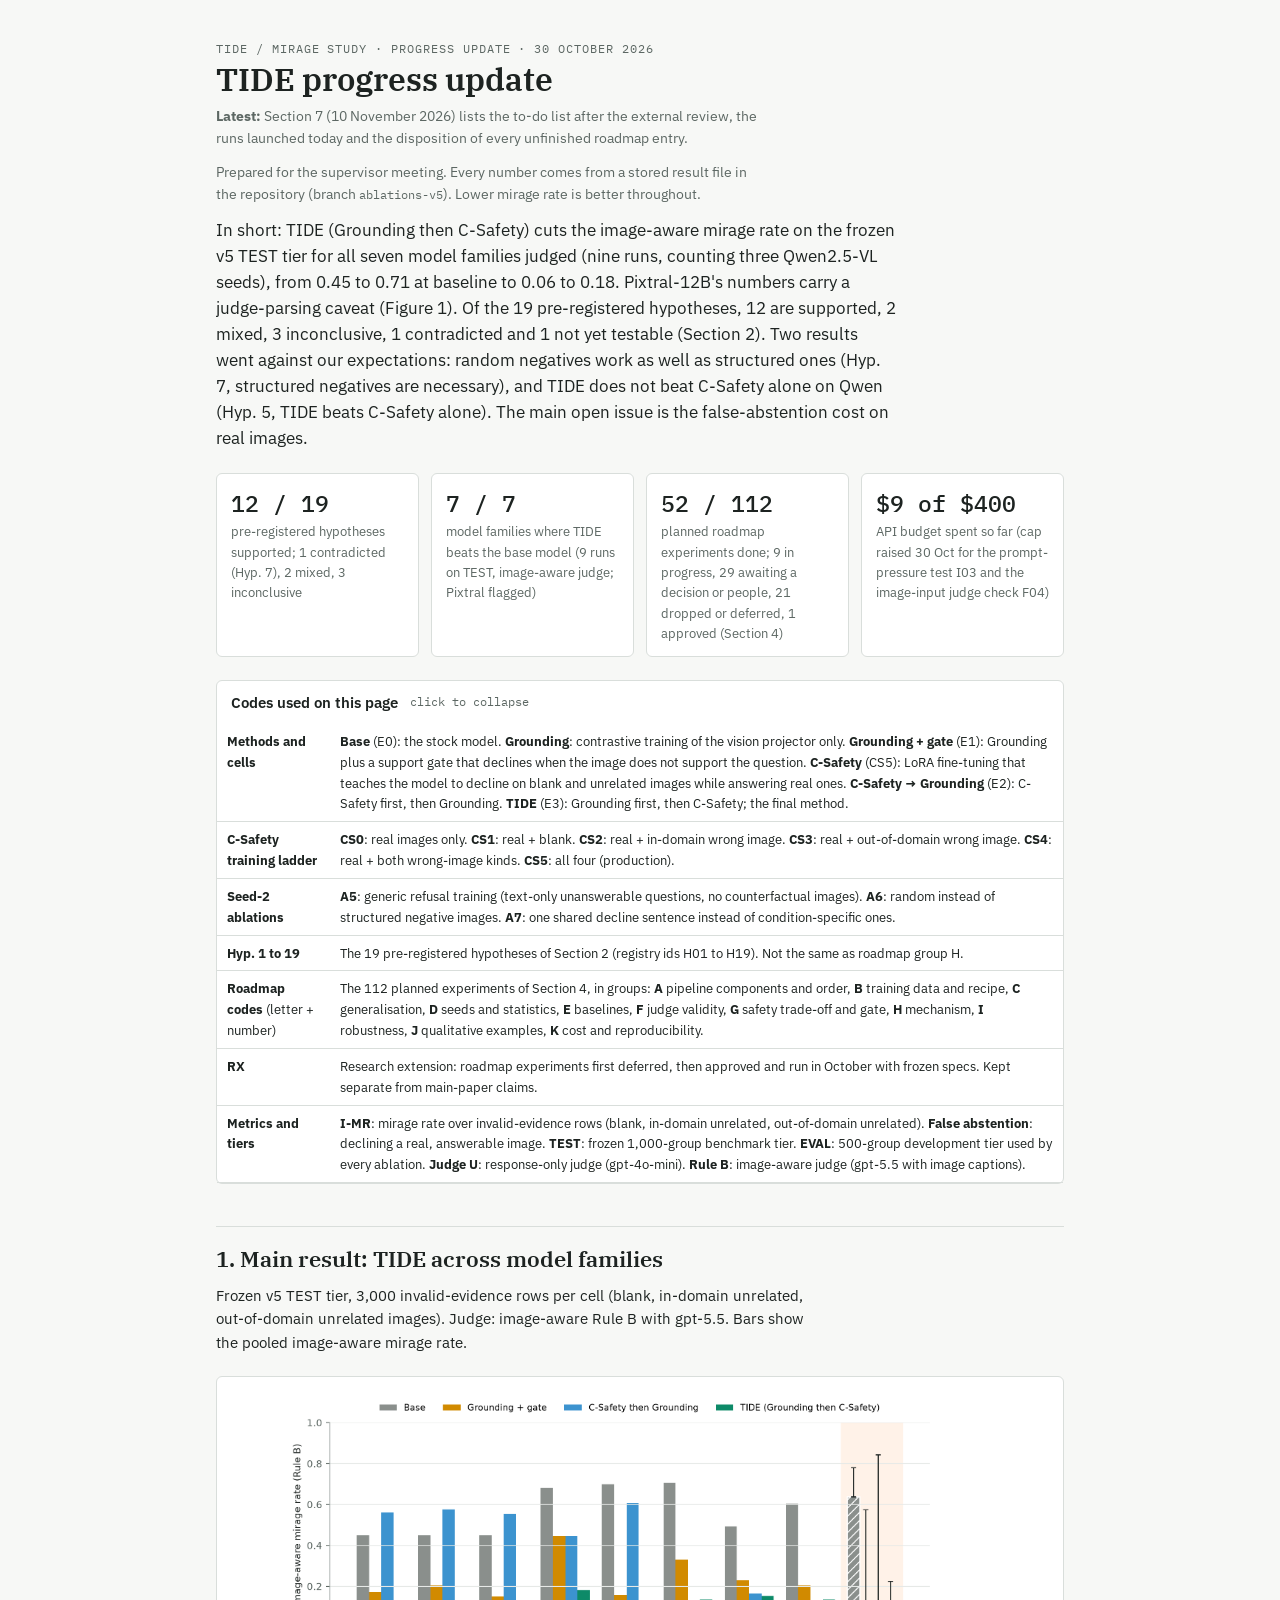
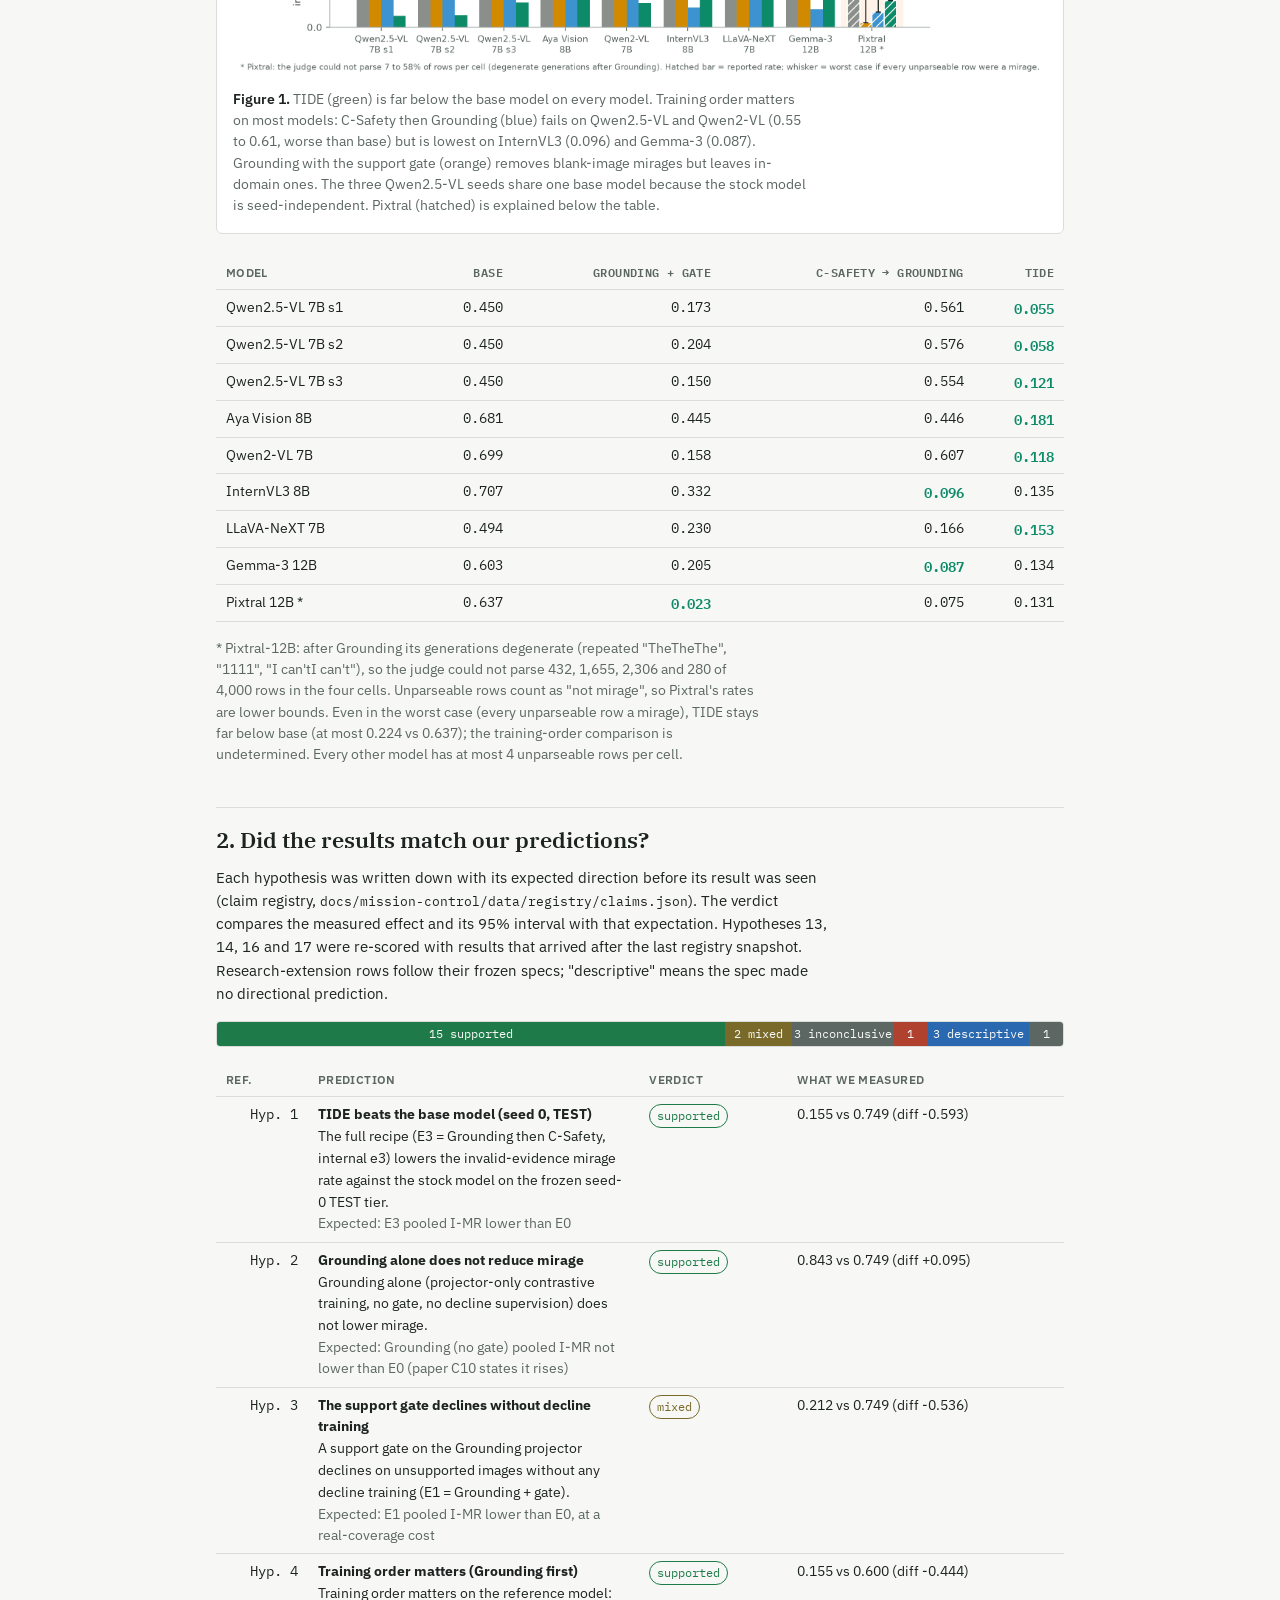
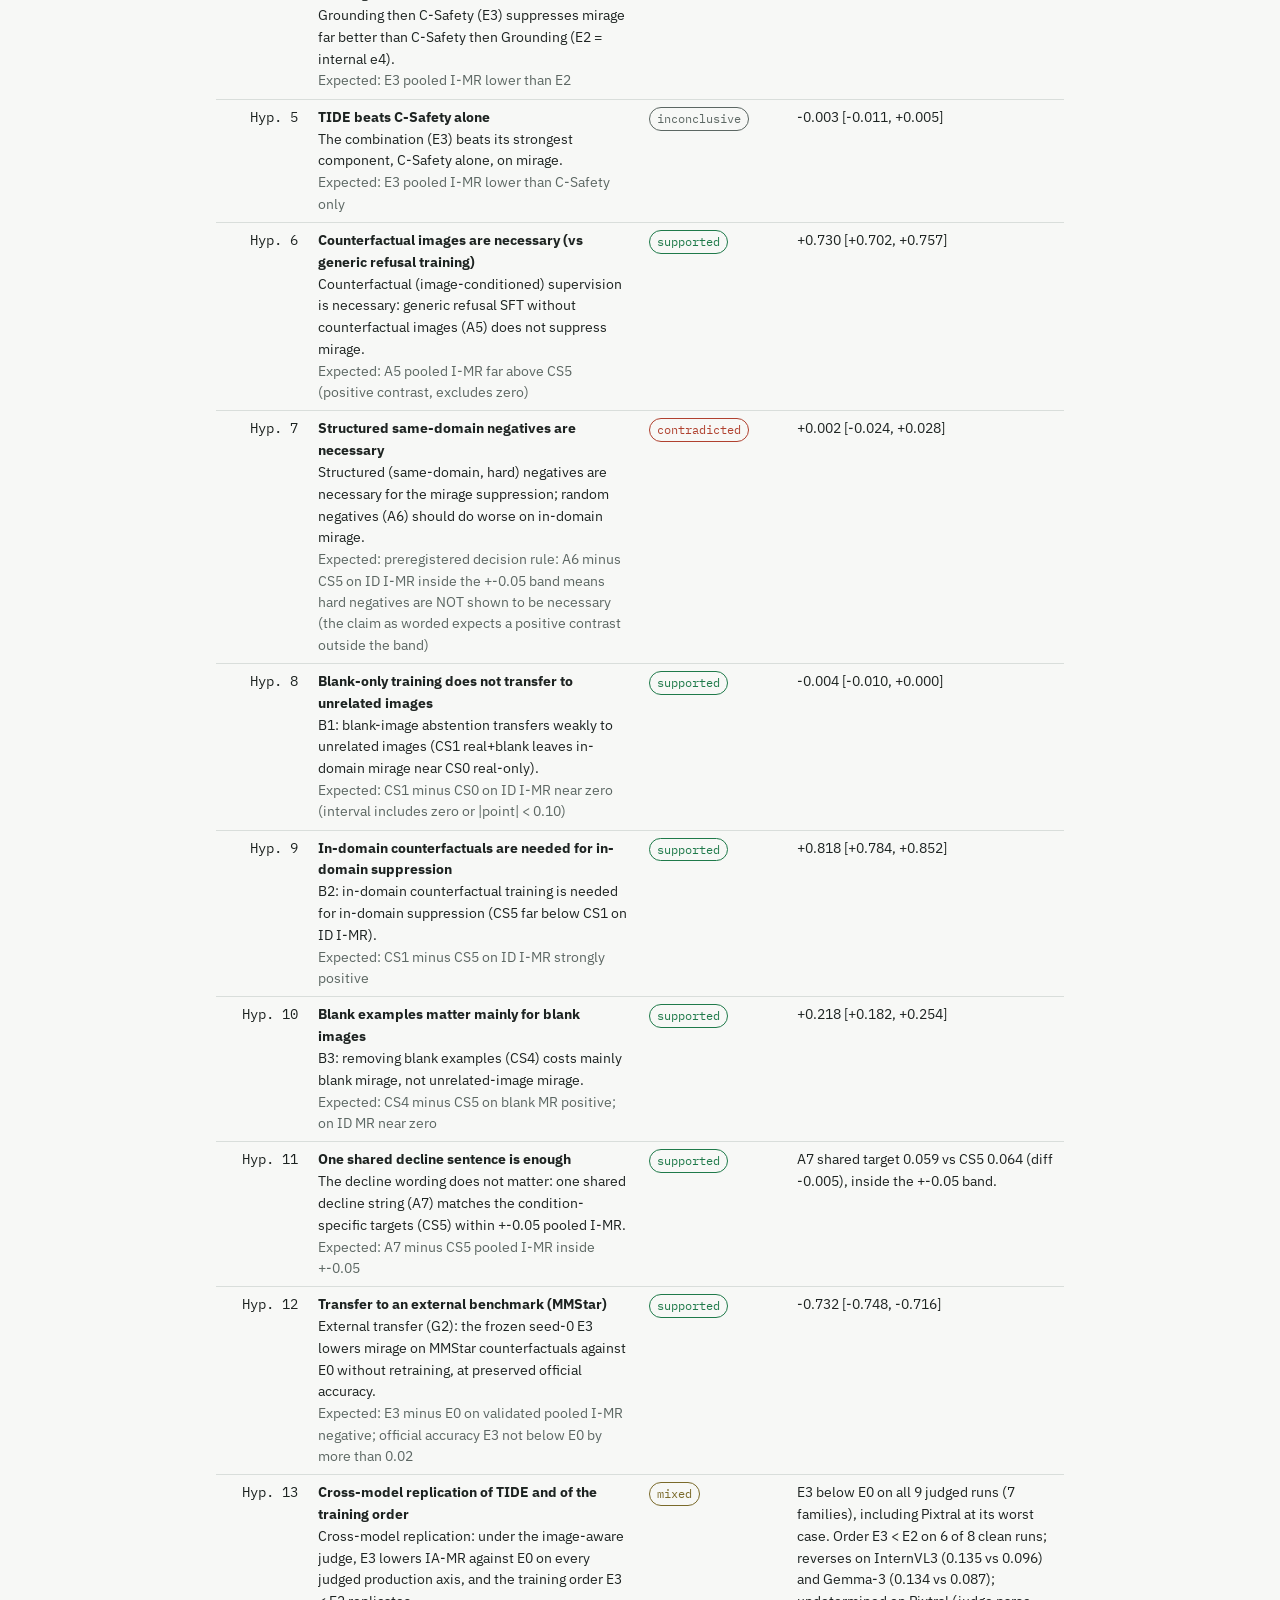
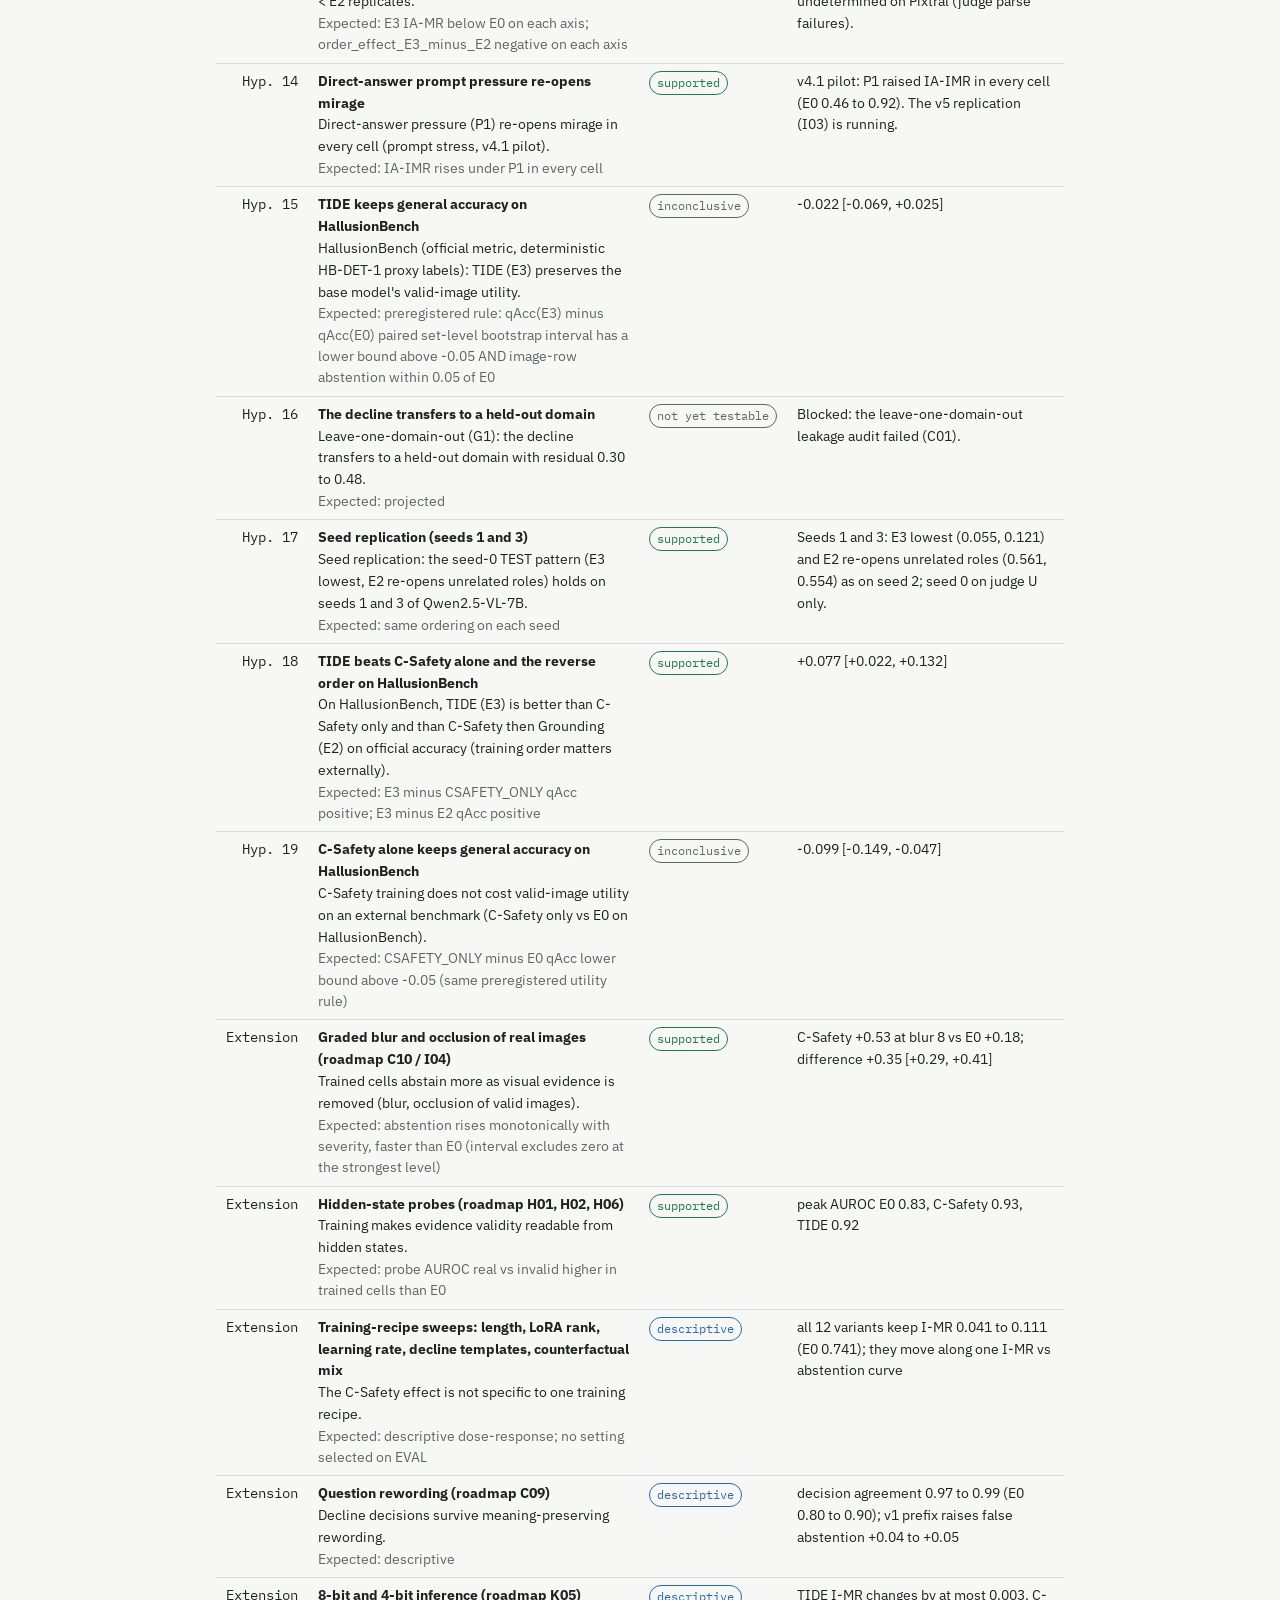
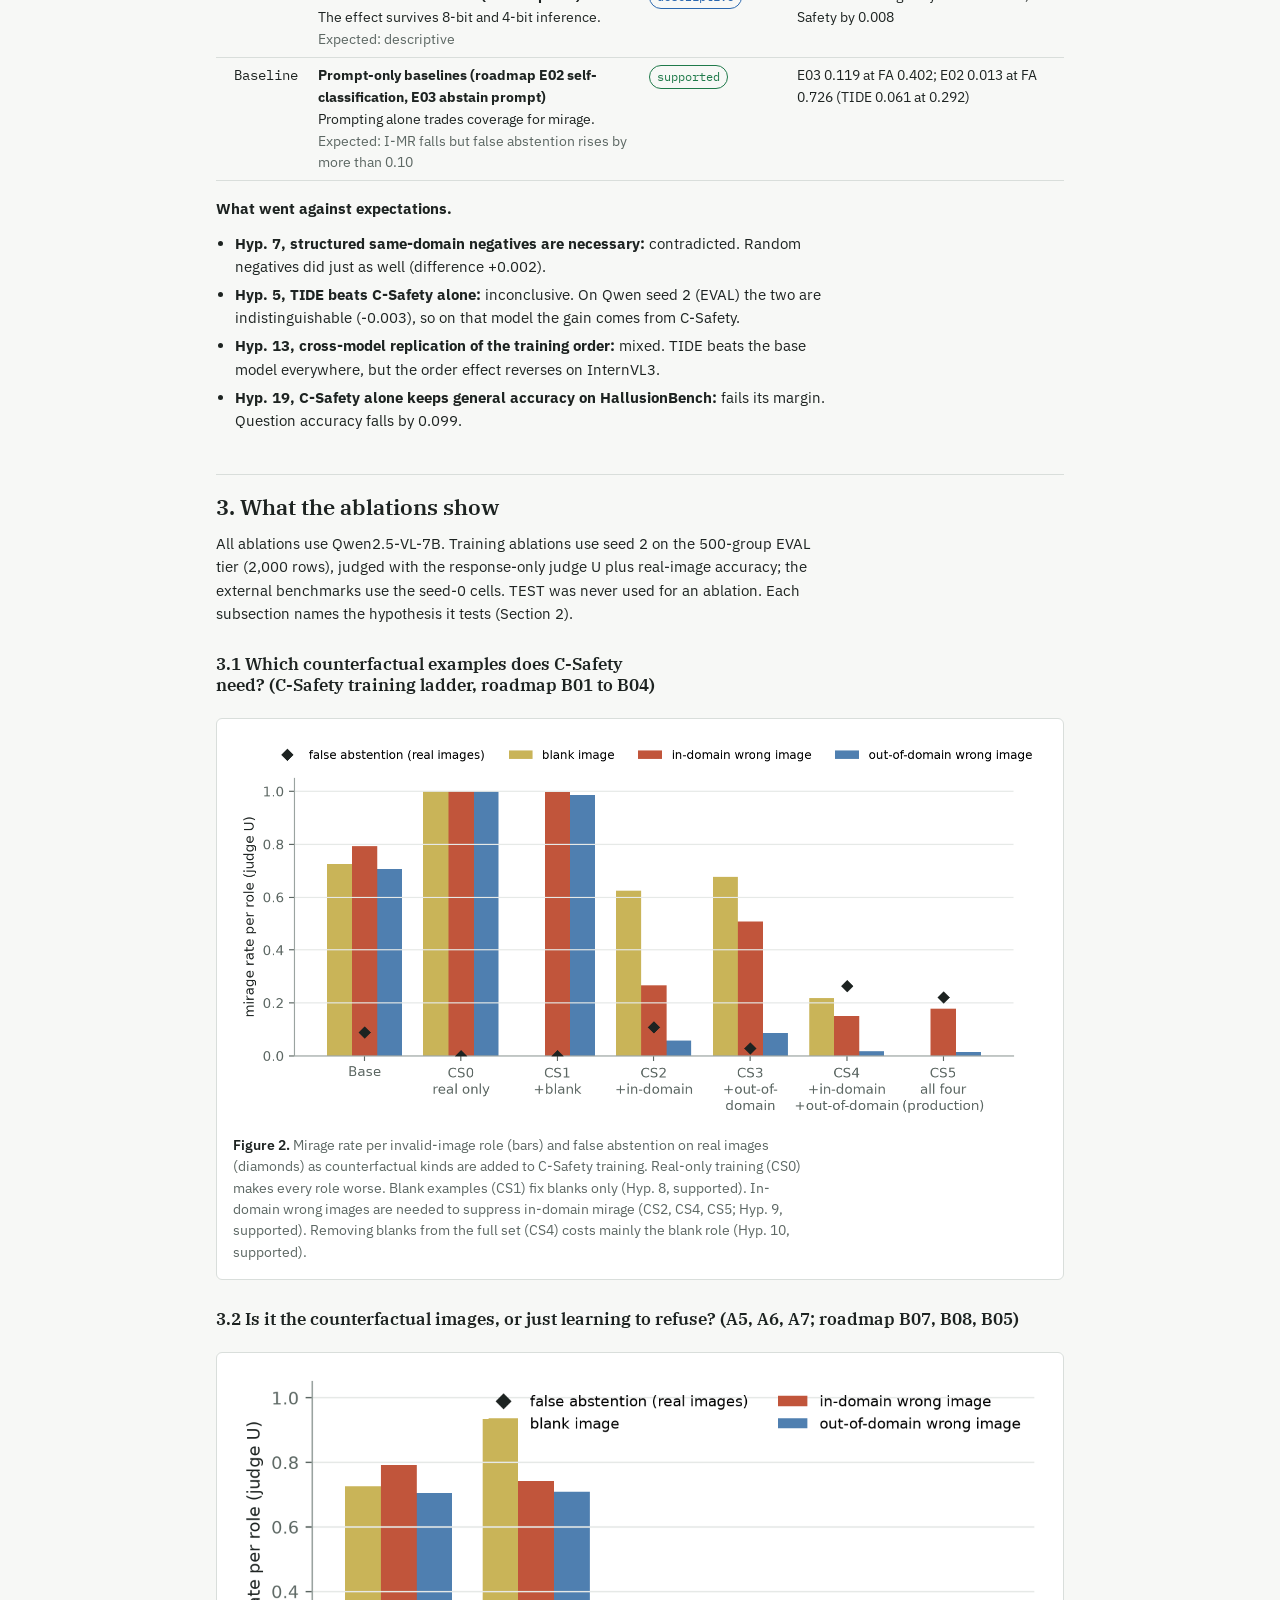
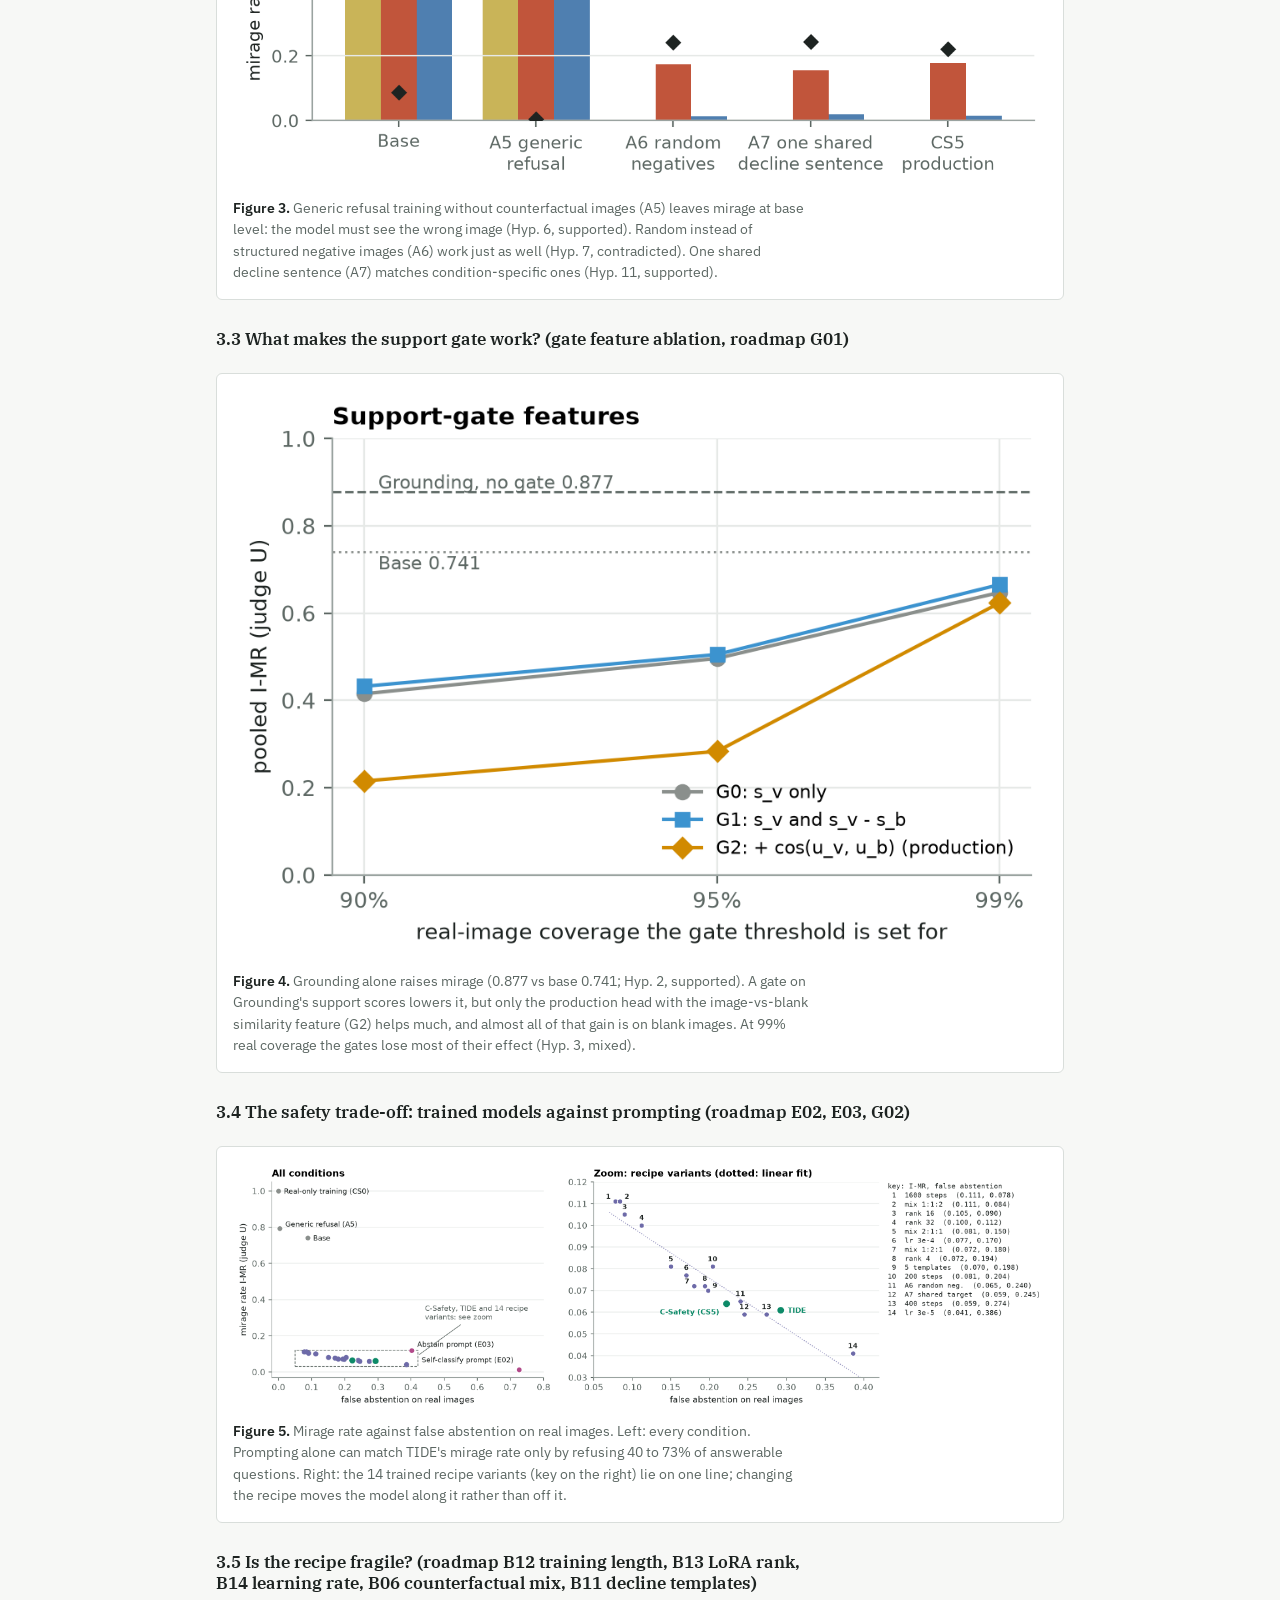
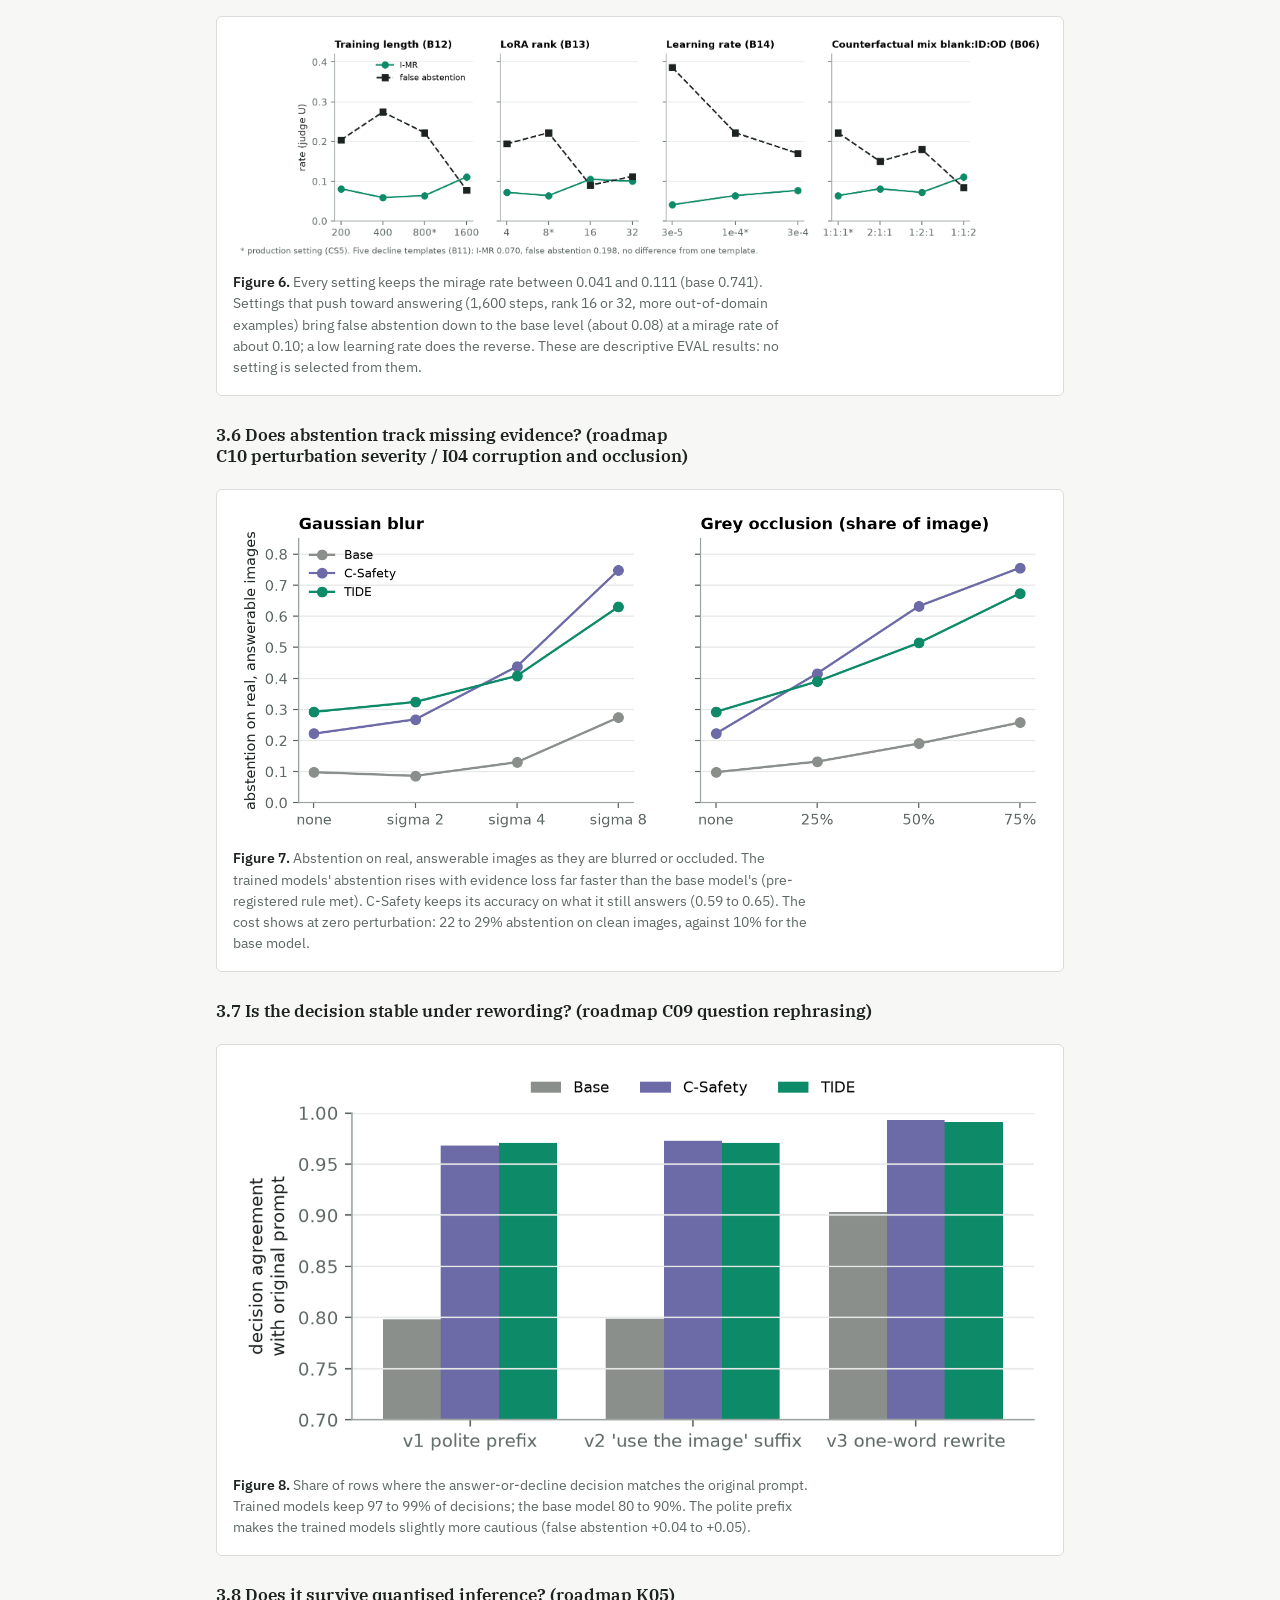
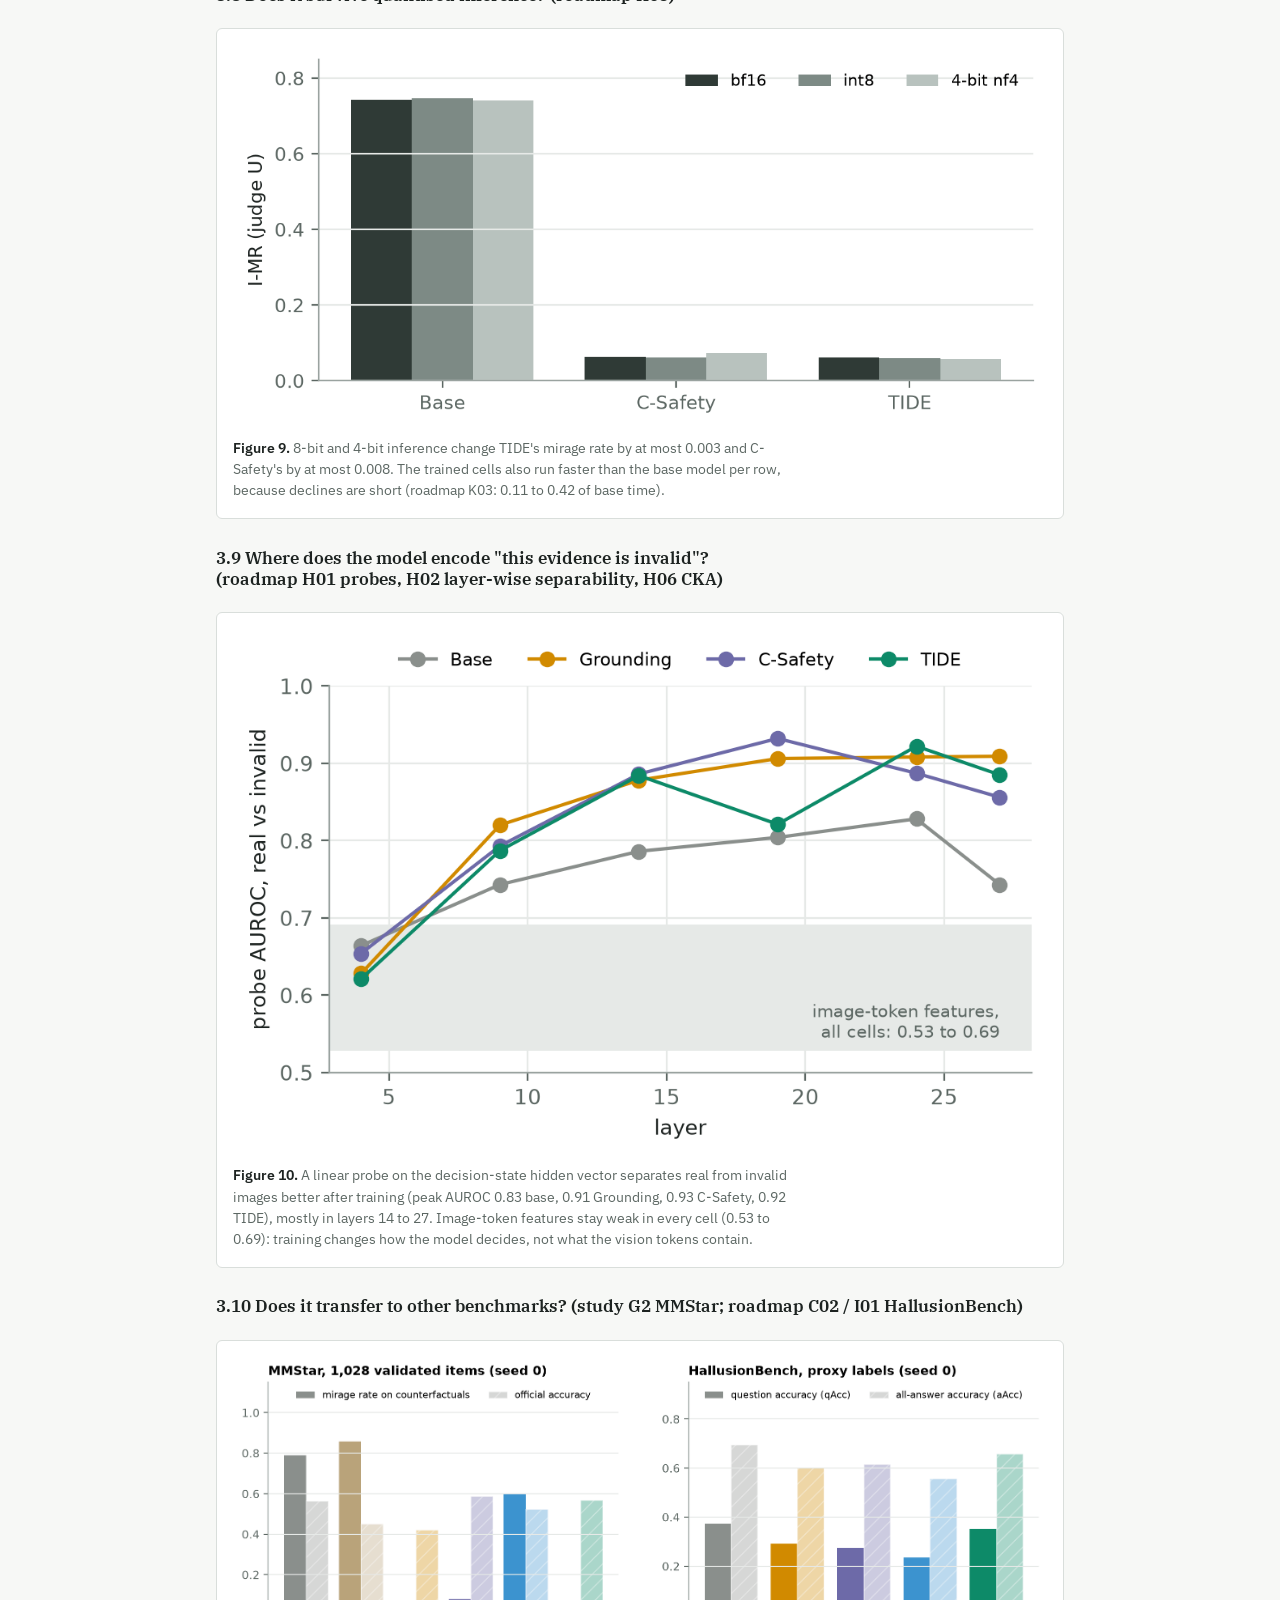
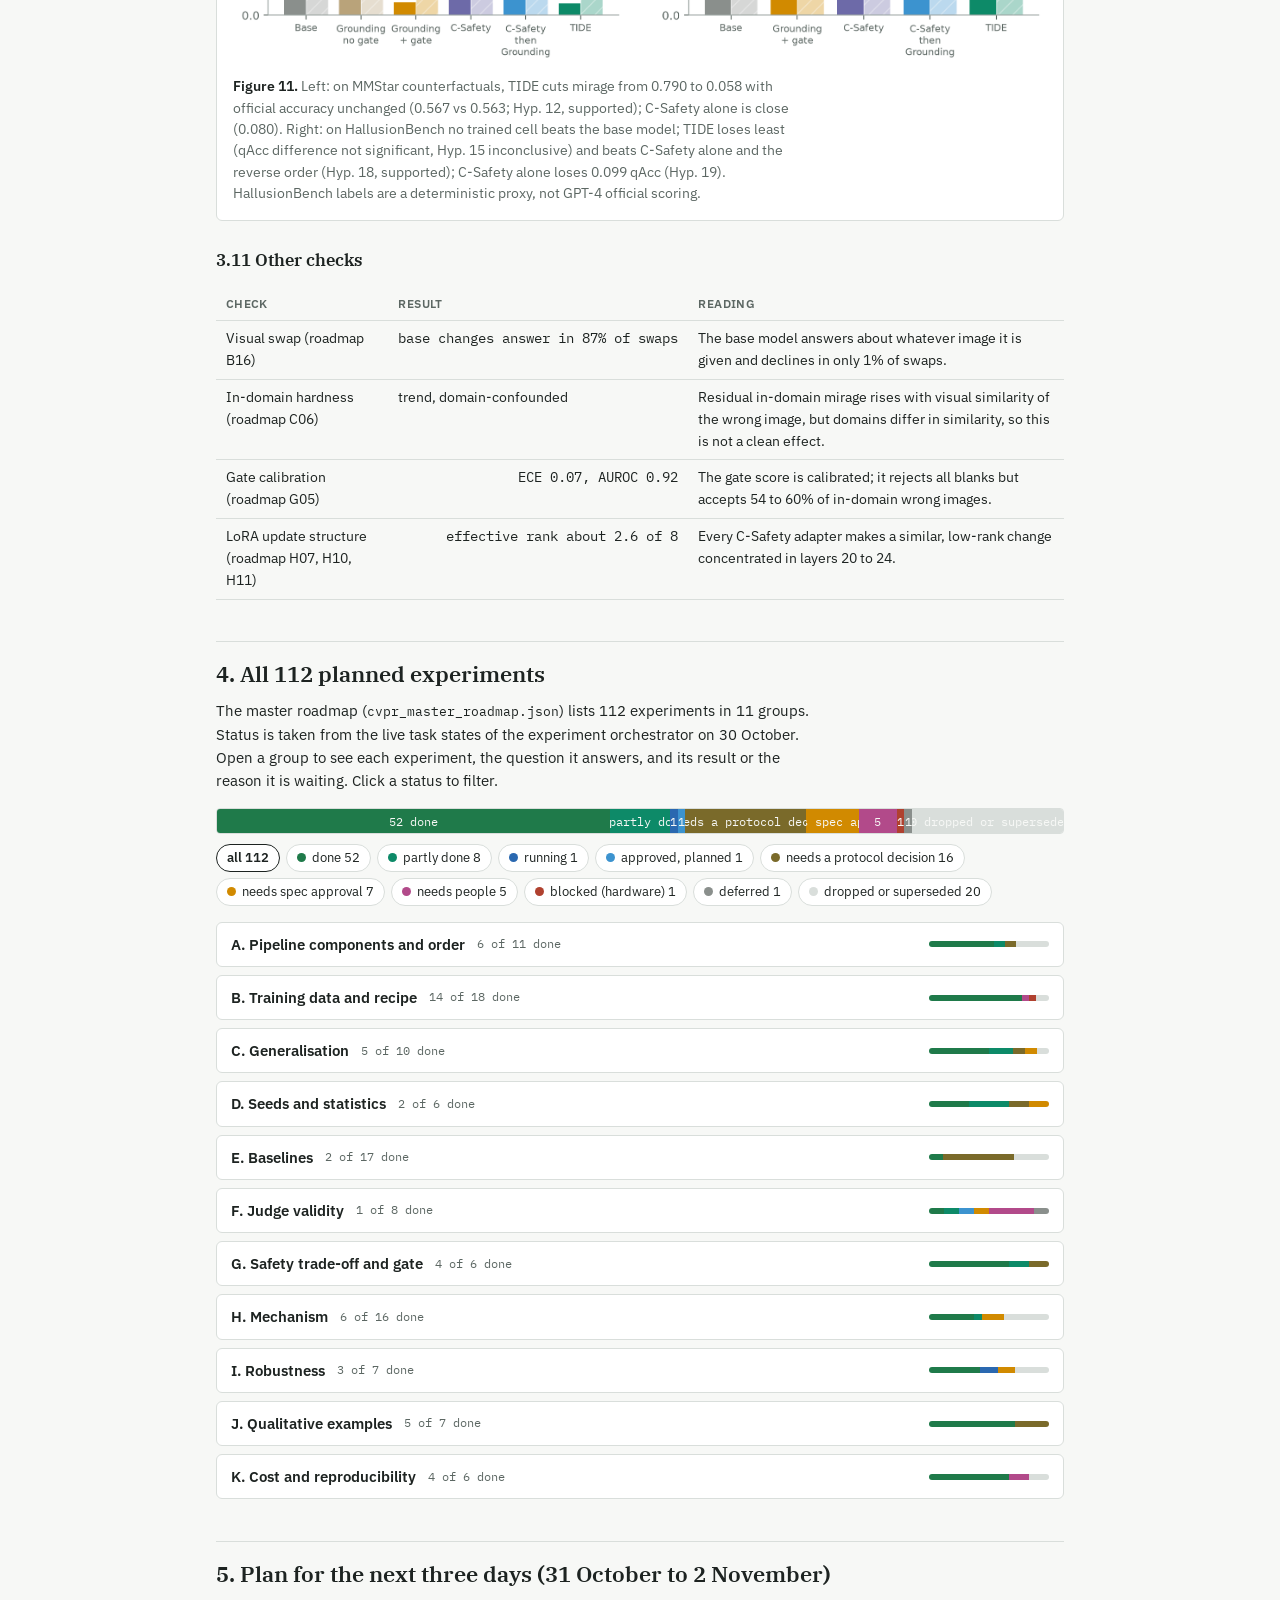
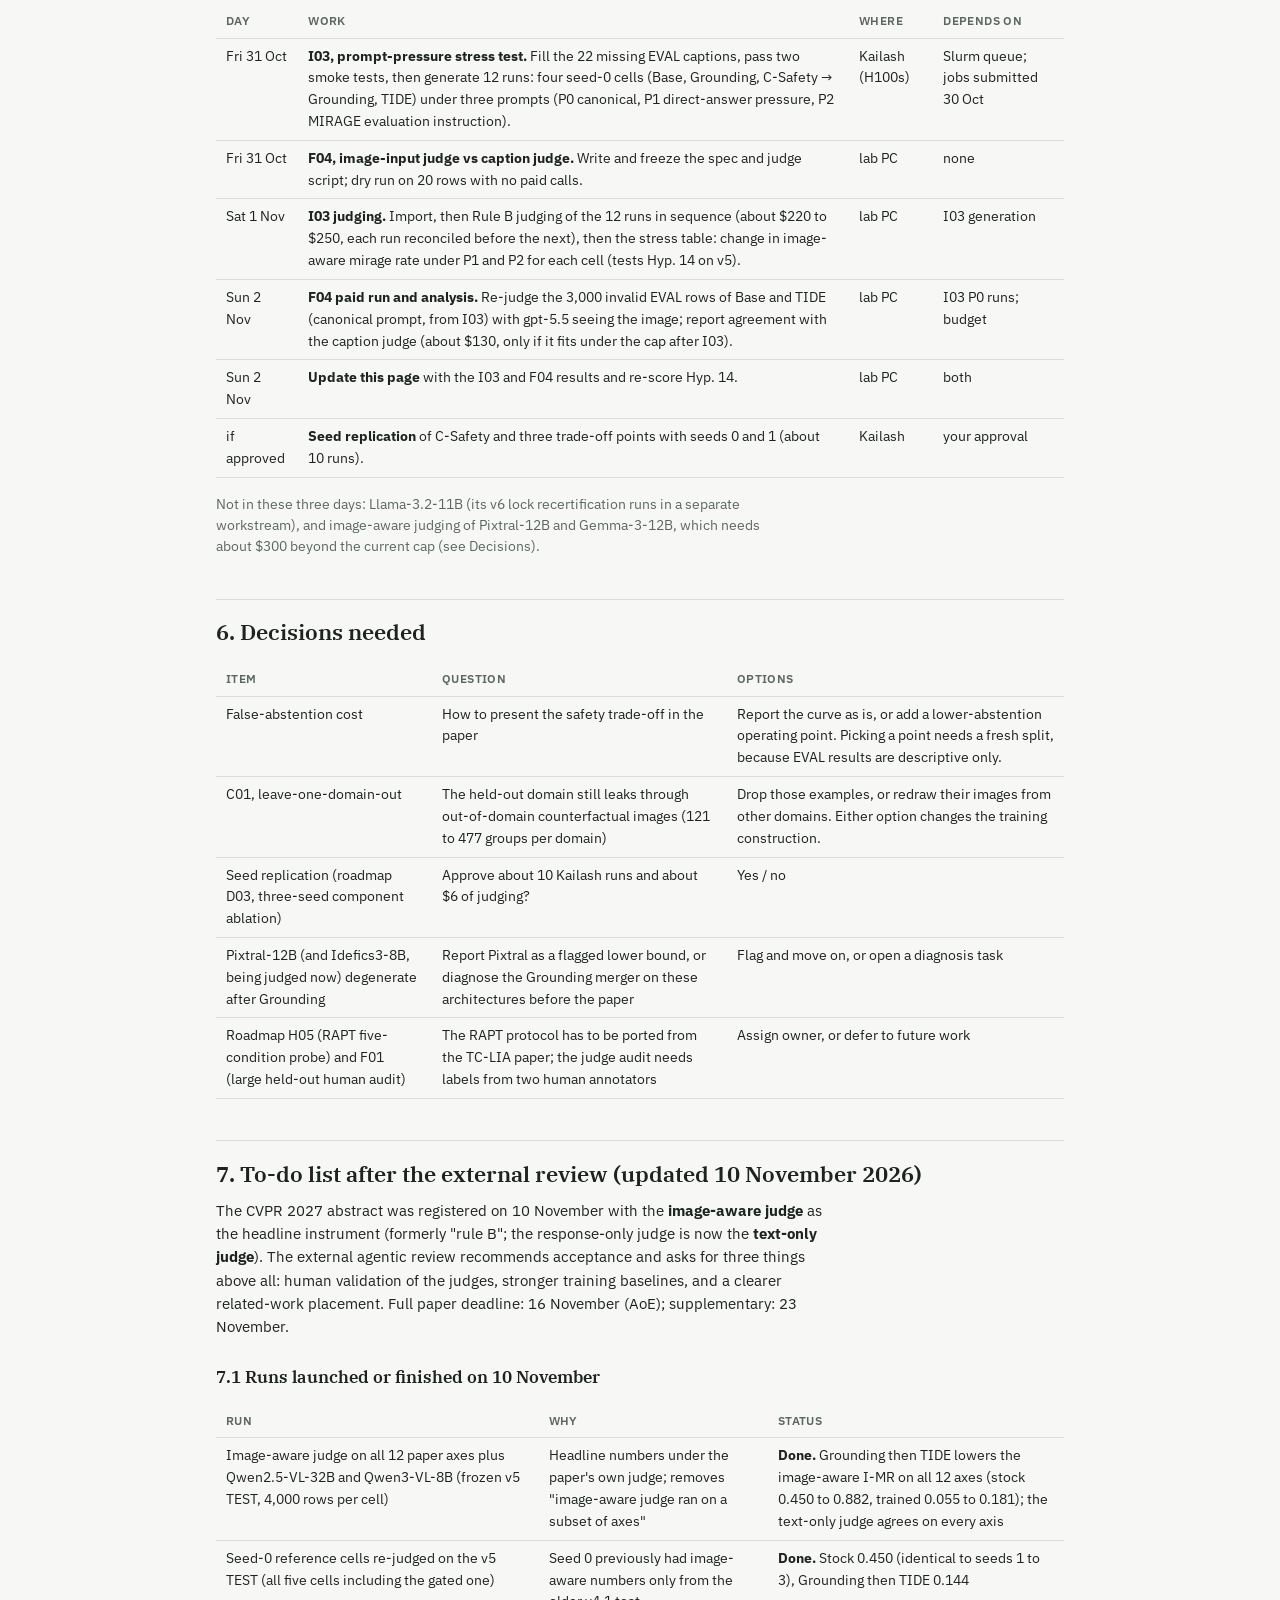
==== commit 22cffbac: "TIDE update page: section 7, to-do list after the external review (10 November 2026): runs launched," ====
--- a/static/tide-update/index.html
+++ b/static/tide-update/index.html
@@ -80,6 +80,7 @@
 <div class="wrap">
 <div class="eyebrow">TIDE / MIRAGE study · progress update · 30 October 2026</div>
 <h1>TIDE progress update</h1>
+<p class="meta"><b>Latest:</b> Section 7 (10 November 2026) lists the to-do list after the external review, the runs launched today and the disposition of every unfinished roadmap entry.</p>
 <p class="meta">Prepared for the supervisor meeting. Every number comes from a stored result file in the repository (branch <code>ablations-v5</code>). Lower mirage rate is better throughout.</p>
 
 <p class="lead">In short: TIDE (Grounding then C-Safety) cuts the image-aware mirage rate on the frozen v5 TEST tier for all seven model families judged (nine runs, counting three Qwen2.5-VL seeds), from 0.45 to 0.71 at baseline to 0.06 to 0.18. Pixtral-12B's numbers carry a judge-parsing caveat (Figure 1). Of the 19 pre-registered hypotheses, 12 are supported, 2 mixed, 3 inconclusive, 1 contradicted and 1 not yet testable (Section 2). Two results went against our expectations: random negatives work as well as structured ones (Hyp. 7, structured negatives are necessary), and TIDE does not beat C-Safety alone on Qwen (Hyp. 5, TIDE beats C-Safety alone). The main open issue is the false-abstention cost on real images.</p>
@@ -210,6 +211,73 @@
 <tr><td>Pixtral-12B (and Idefics3-8B, being judged now) degenerate after Grounding</td><td>Report Pixtral as a flagged lower bound, or diagnose the Grounding merger on these architectures before the paper</td><td>Flag and move on, or open a diagnosis task</td></tr>
 <tr><td>Roadmap H05 (RAPT five-condition probe) and F01 (large held-out human audit)</td><td>The RAPT protocol has to be ported from the TC-LIA paper; the judge audit needs labels from two human annotators</td><td>Assign owner, or defer to future work</td></tr>
 </tbody></table></div>
+
+<h2 id="todo">7. To-do list after the external review (updated 10 November 2026)</h2>
+<p>The CVPR 2027 abstract was registered on 10 November with the <b>image-aware judge</b> as the headline instrument (formerly "rule B"; the response-only judge is now the <b>text-only judge</b>). The external agentic review recommends acceptance and asks for three things above all: human validation of the judges, stronger training baselines, and a clearer related-work placement. Full paper deadline: 16 November (AoE); supplementary: 23 November.</p>
+
+<h3>7.1 Runs launched or finished on 10 November</h3>
+<div class="tbl"><table>
+<thead><tr><th>Run</th><th>Why</th><th>Status</th></tr></thead>
+<tbody>
+<tr><td>Image-aware judge on all 12 paper axes plus Qwen2.5-VL-32B and Qwen3-VL-8B (frozen v5 TEST, 4,000 rows per cell)</td><td>Headline numbers under the paper's own judge; removes "image-aware judge ran on a subset of axes"</td><td><b>Done.</b> Grounding then TIDE lowers the image-aware I-MR on all 12 axes (stock 0.450 to 0.882, trained 0.055 to 0.181); the text-only judge agrees on every axis</td></tr>
+<tr><td>Seed-0 reference cells re-judged on the v5 TEST (all five cells including the gated one)</td><td>Seed 0 previously had image-aware numbers only from the older v4.1 test</td><td><b>Done.</b> Stock 0.450 (identical to seeds 1 to 3), Grounding then TIDE 0.144</td></tr>
+<tr><td>MMStar (G2) under the image-aware judge: 1,396 images captioned, five cells judged (27,920 calls)</td><td>Transfer claim no longer rests on the text-only judge</td><td><b>Done.</b> Validated subset: stock 0.380, Grounding then TIDE 0.052 (paired difference -0.328 [-0.342, -0.313]); accuracy unchanged</td></tr>
+<tr><td>Image-aware judge on the 23 development-tier ablation cells (CS0 to CS5, gate, A5, A6, A7, B06, B11, B12, B13, B14, E3 on EVAL; 46,000 rows, about 10,000 new calls)</td><td>Every ablation currently rests on the text-only judge</td><td><b>Running</b> (lab PC, about 15 USD, finishes 11 November morning)</td></tr>
+<tr><td>Between-seed replication of A5, A6 and the matched CS5 cell on seeds 1 and 3 (fresh 800-step adapters, EVAL tier)</td><td>"Single-seed ablations indicate" becomes three seeds for the two decisive controls</td><td><b>Running</b> on the two lab GPUs (about 6 GPU-hours each); judging under both judges follows</td></tr>
+<tr><td>Blinded human validation of both judges (420 rows, strata role x cell x judge-agreement)</td><td>The review's main request; preregistered design in the supplement</td><td><b>In progress.</b> Labeller 1 finished 420/420; labeller 2 at 106/420; adjudicator waits; three extra annotator links issued</td></tr>
+</tbody></table></div>
+
+<h3>7.2 Review points and what answers each</h3>
+<div class="tbl"><table>
+<thead><tr><th>Review point</th><th>Answer</th><th>Where / when</th></tr></thead>
+<tbody>
+<tr><td>Judges validated only by a 38-row spot check</td><td>420-row blinded audit, two labellers plus adjudicator, kappa of each judge against adjudicated labels, confusion matrices per role, re-estimated cell rates under human labels</td><td>Supplement section "Human validation of the judges"; labels due 14 November, analysis script and registry ingest ready the same day</td></tr>
+<tr><td>Heavy reliance on two automatic judges; "judge U vs rule B" blurs mirage vs unsupported confidence</td><td>Image-aware judge is primary everywhere; both judges reported side by side on the 12 axes, MMStar and (after the running job) every ablation; Section 8 states the two events the judges measure</td><td>Done in the manuscript; ablation tables update 11 November</td></tr>
+<tr><td>False-abstention cost is seed-sensitive, limited guidance on controlling it</td><td>Four-seed table with the image-aware judge; the gate's coverage sweep (G0 to G2 at 90/95/99 percent) and the risk-coverage curve already give the operating points; add one paragraph of guidance (prefer Grounding then TIDE, pick the gate coverage on the probe tier)</td><td>Text, 12 November</td></tr>
+<tr><td>Comparisons to training-based abstention are indirect</td><td>A5 (generic refusal) and A6 (random negatives) replicated on three seeds; a Visual Contrastive Decoding inference baseline on the v5 TEST if time allows (2 GPU-hours plus judging)</td><td>Seeds: 11 November; VCD: decision pending</td></tr>
+<tr><td>Related work: EAGLE, CORAL/CGO, CLIP-UP, ViCoR, KAT</td><td>Add a paragraph placing TIDE among training-time versus post-hoc remedies and data-centric selection; cite all five</td><td>Section 2, 12 November</td></tr>
+<tr><td>Theory novelty is moderate; disjoint-support assumption</td><td>Keep the claims as stated; add the empirical overlap count (groups whose in-domain counterfactual shares the question's answer set) to the supplement</td><td>Analysis only, 13 November</td></tr>
+<tr><td>Question: decline wording and length</td><td>A7 (one shared string) and B11 (wording templates) already answer this on seed 2; both get image-aware numbers from the running job</td><td>11 November</td></tr>
+<tr><td>Question: calibrated thresholds on decline probability shifting the (F, M) frontier</td><td>Gate coverage sweep is that frontier for the projector path; a decline-token threshold sweep on the stored TIDE logits is analysis only</td><td>13 November if time</td></tr>
+<tr><td>Question: joint adapter-projector training to preserve the decision</td><td>Not run; stated as future work with the retention diagnostic as the reason</td><td>Limitations</td></tr>
+<tr><td>Question: cost of building in-domain wrong images for new domains</td><td>Describe the sampling rule (same tier, different content component) and the MMStar construction, which needed no annotation</td><td>Section 5 and the G2 supplement</td></tr>
+<tr><td>Question: selective-prediction loss jointly with TIDE; end-to-end workflow benefit</td><td>Not run; listed as future work</td><td>Limitations</td></tr>
+</tbody></table></div>
+
+<h3>7.3 The 45 roadmap entries that are not complete</h3>
+<p>Of the 112 planned experiments, 67 are complete (29 verified, 38 reported). The remaining 45 and what happens to each:</p>
+<div class="tbl"><table>
+<thead><tr><th>Entry</th><th>State</th><th>Disposition</th></tr></thead>
+<tbody>
+<tr><td>A01 Stock vs TIDE across six VLMs</td><td>partial</td><td>Closed by the 12-axis table (now 14 axes with the two extras in the supplement)</td></tr>
+<tr><td>A08 In-sequence vs cross-attention fusion; B18 second fusion architecture</td><td>blocked</td><td>Llama-3.2-11B (cross-attention) needs the v6 lock recertification; not before the deadline</td></tr>
+<tr><td>B09 Disjoint-support training</td><td>partial</td><td>Overlap count only (analysis), see 7.2</td></tr>
+<tr><td>B15 Adaptation location</td><td>partial</td><td>Report what exists (LM-side LoRA only); no new runs</td></tr>
+<tr><td>B17 Model scale under matched quantization</td><td>queued</td><td>32B and 72B stock and trained cells exist; add the scale row to the supplement from stored results (analysis only)</td></tr>
+<tr><td>C01 Leave-one-domain-out</td><td>dropped for CVPR</td><td>Stays dropped: the held-out domain leaks through out-of-domain counterfactuals; about 30 GPU-hours to do properly. Candidate for the next two days only if everything above lands early</td></tr>
+<tr><td>C03 Unanswerable-VQA benchmark</td><td>dropped for CVPR</td><td>Stays dropped (no label-compatible protocol)</td></tr>
+<tr><td>C04 Unseen counterfactual mechanisms</td><td>partial</td><td>MMStar's different construction already serves; state it explicitly</td></tr>
+<tr><td>C07 Leave-one-model-out aggregate; C08 cross-architecture recipe generalisation</td><td>planned / partial</td><td>Analysis only from the 12-axis results (11 November)</td></tr>
+<tr><td>D01 Three-seed TIDE replication</td><td>partial</td><td>Four Qwen seeds done; a second seed for Gemma-3 and InternVL3 is the one GPU item still open (about 10 GPU-hours per seed; decision needed)</td></tr>
+<tr><td>D02 Three-seed Real-SFT vs TIDE; D03 three-seed component ablation; D05 seed-by-model interaction</td><td>planned / deferred</td><td>D03 partly closed by the running A5/A6/CS5 replication; D02 and D05 stay deferred</td></tr>
+<tr><td>E12 CLIP-UP, E13 MM-UPD, E14 UNK-VQA, E15 Reliable VQA, E16 conventional OOD detector</td><td>dropped for CVPR</td><td>Discussed in related work instead of reimplemented; nine detectors already cover the post-hoc family</td></tr>
+<tr><td>F01 Large held-out human audit; F02 human-LLM agreement; F03 multiple judges; F05 judge-prompt sensitivity; F07 adjudication of disagreements</td><td>blocked / partial / planned</td><td>All closed by the running 420-row audit (F02, F03, F07) plus the stored two-model and two-rule comparisons (F05); F01 at the audit's size, not larger</td></tr>
+<tr><td>G06 Matched false-abstention operating points</td><td>partial</td><td>Analysis only from stored gate sweeps (12 November)</td></tr>
+<tr><td>H03 attention maps, H04 attention concentration, H05 RAPT probe, H08, H09, H12 to H15 (mechanistic)</td><td>deferred / dropped</td><td>Stay out of the CVPR paper; the probe results (H01, H02, H06, H07, H10, H11) are in</td></tr>
+<tr><td>H16 Separability-vs-failure correlation</td><td>partial</td><td>Analysis only from the stored probes (13 November)</td></tr>
+<tr><td>I05 Improved visual grounding; I06 calibration; I07 object hallucination</td><td>dropped / deferred</td><td>Stay out; HallusionBench covers the utility question</td></tr>
+<tr><td>J01 Multi-model success examples; J07 judge-disagreement examples</td><td>partial / planned</td><td>Fill from stored development-tier rows only (never test rows), 13 November</td></tr>
+<tr><td>K04 Baseline cost comparison; K06 reproducibility package</td><td>dropped / partial</td><td>K06: code, registry and lock bundle are the package; finish the README with the submission</td></tr>
+</tbody></table></div>
+
+<h3>7.4 Paper work before 16 November</h3>
+<ul>
+<li><b>Page cut:</b> the body runs 12.5 pages against the 8-page limit; the cut plan moves the single-model record, the gate ablations and the stress pilot to the supplement.</li>
+<li>Related-work paragraph (EAGLE, CORAL/CGO, CLIP-UP, ViCoR, KAT) and the abstention-cost guidance paragraph.</li>
+<li>Ablation tables with both judges once the running job lands; seed-replication rows for A5, A6, CS5.</li>
+<li>Human-validation section from design to result, with the registry records and claim C49.</li>
+<li>Decision on the TIDE expansion ("Training on Invalid-evidence Decline Examples") and on the "no detector at inference" phrasing.</li>
+</ul>
 
 <p class="note" style="margin-top:2rem">Terms. <b>Mirage</b>: a substantive answer to a question whose image is blank or unrelated. <b>I-MR</b>: mirages over invalid-evidence rows. <b>False abstention</b>: declining on a real, answerable image. <b>TIDE</b>: the final method, Grounding then C-Safety. Research-extension results are kept separate from main-paper claims; seed 2 only unless stated.</p>
 </div>
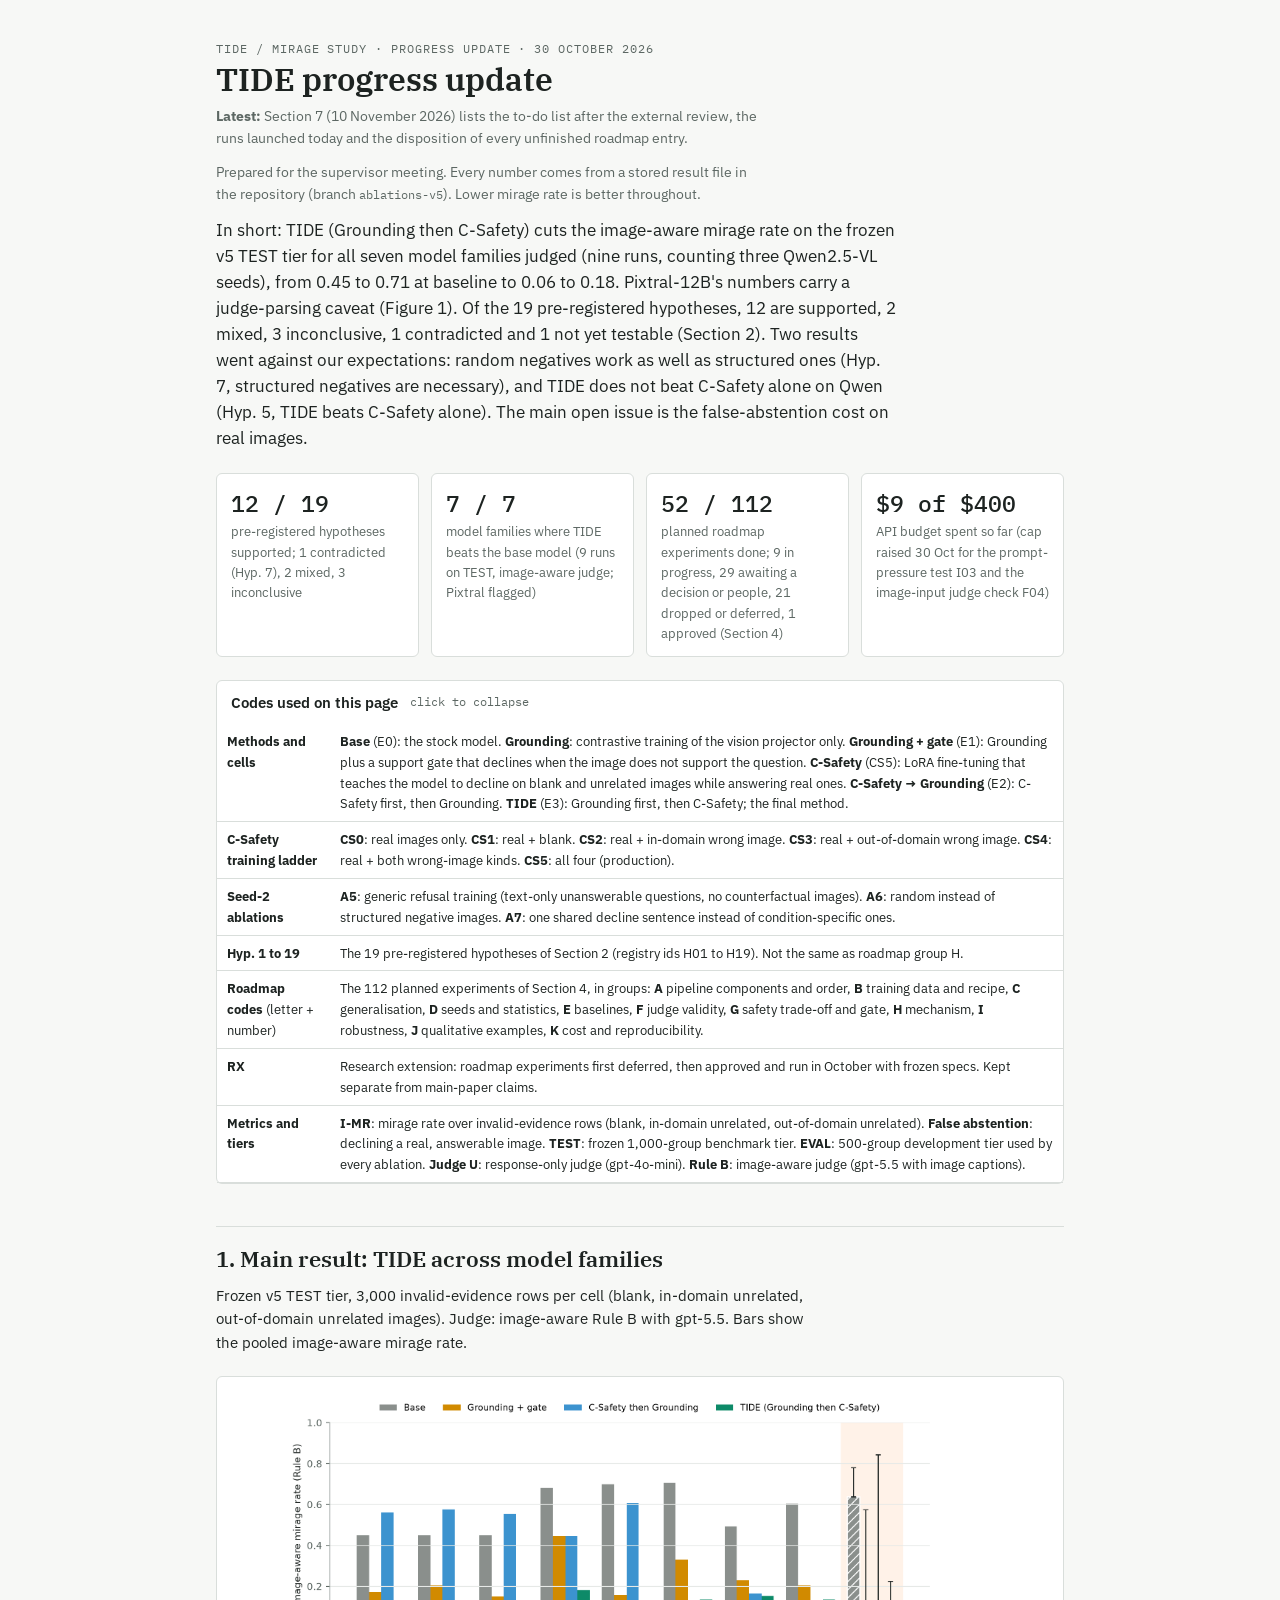
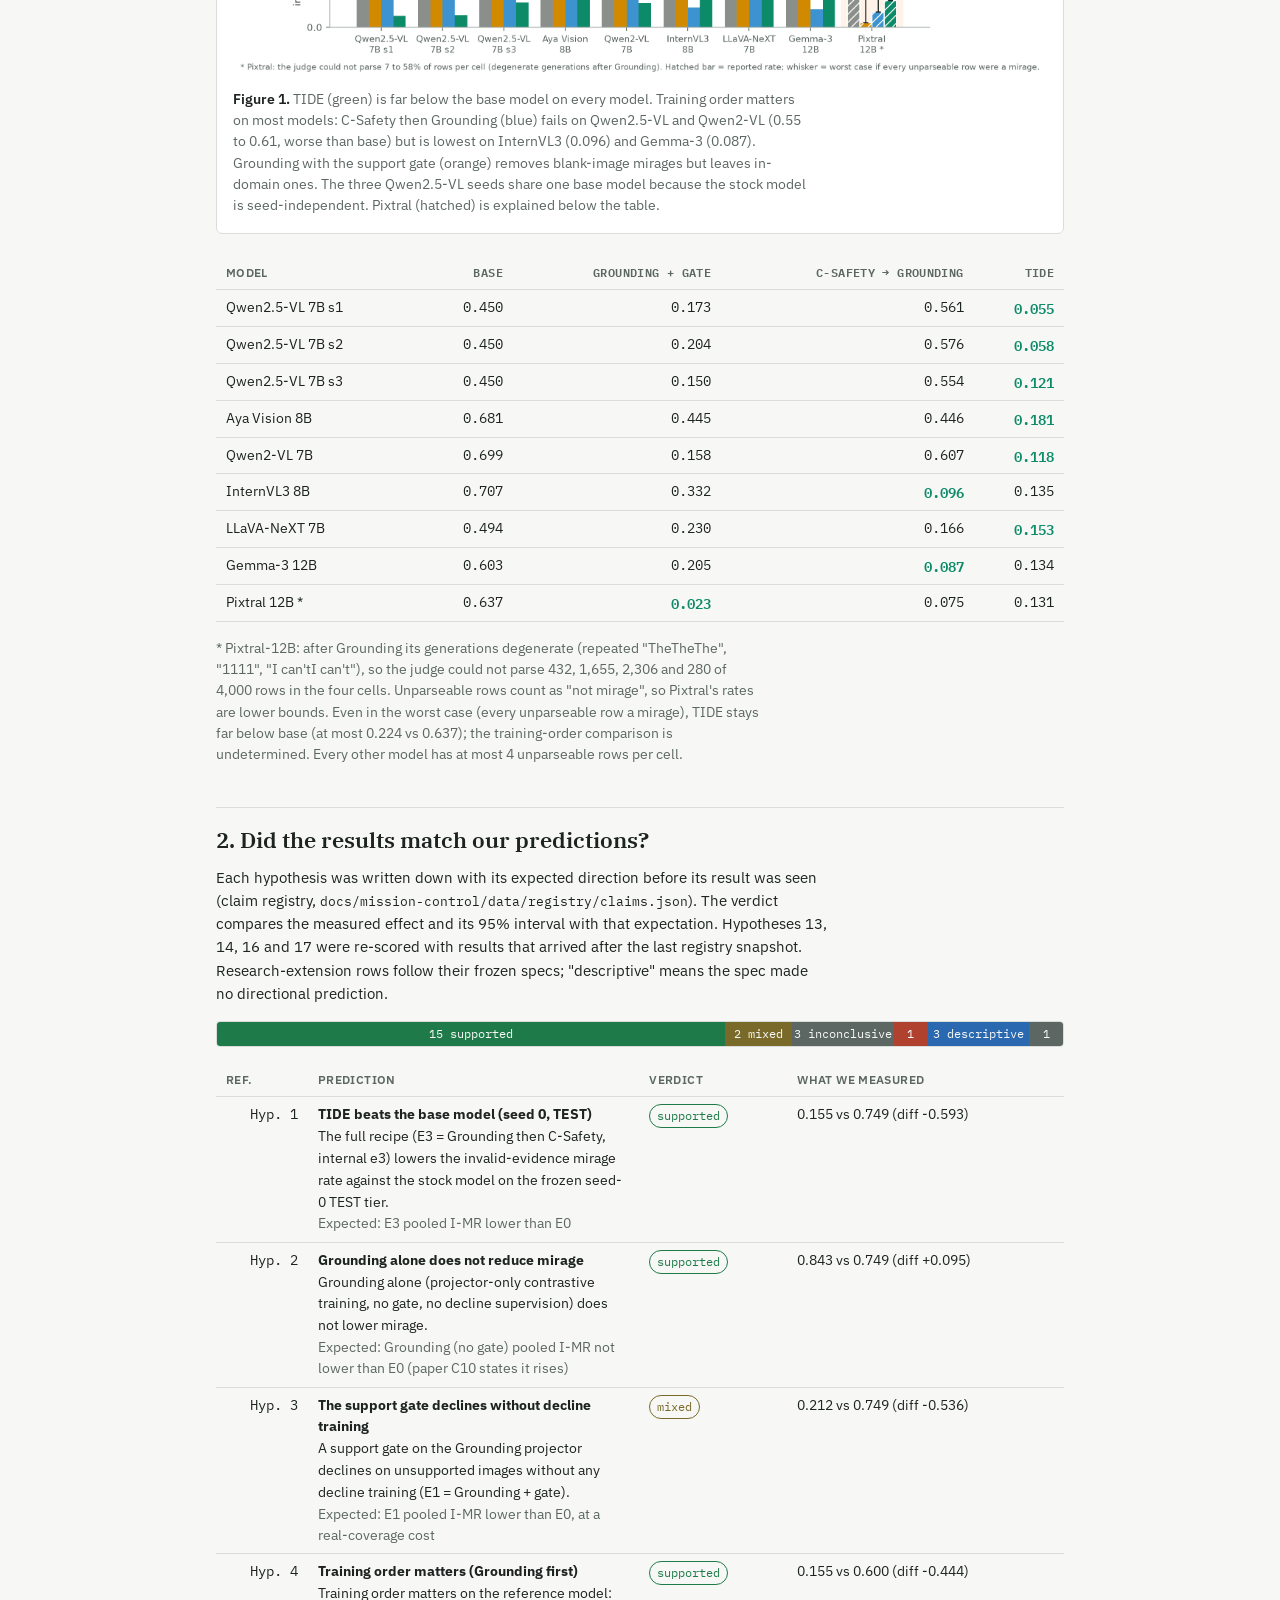
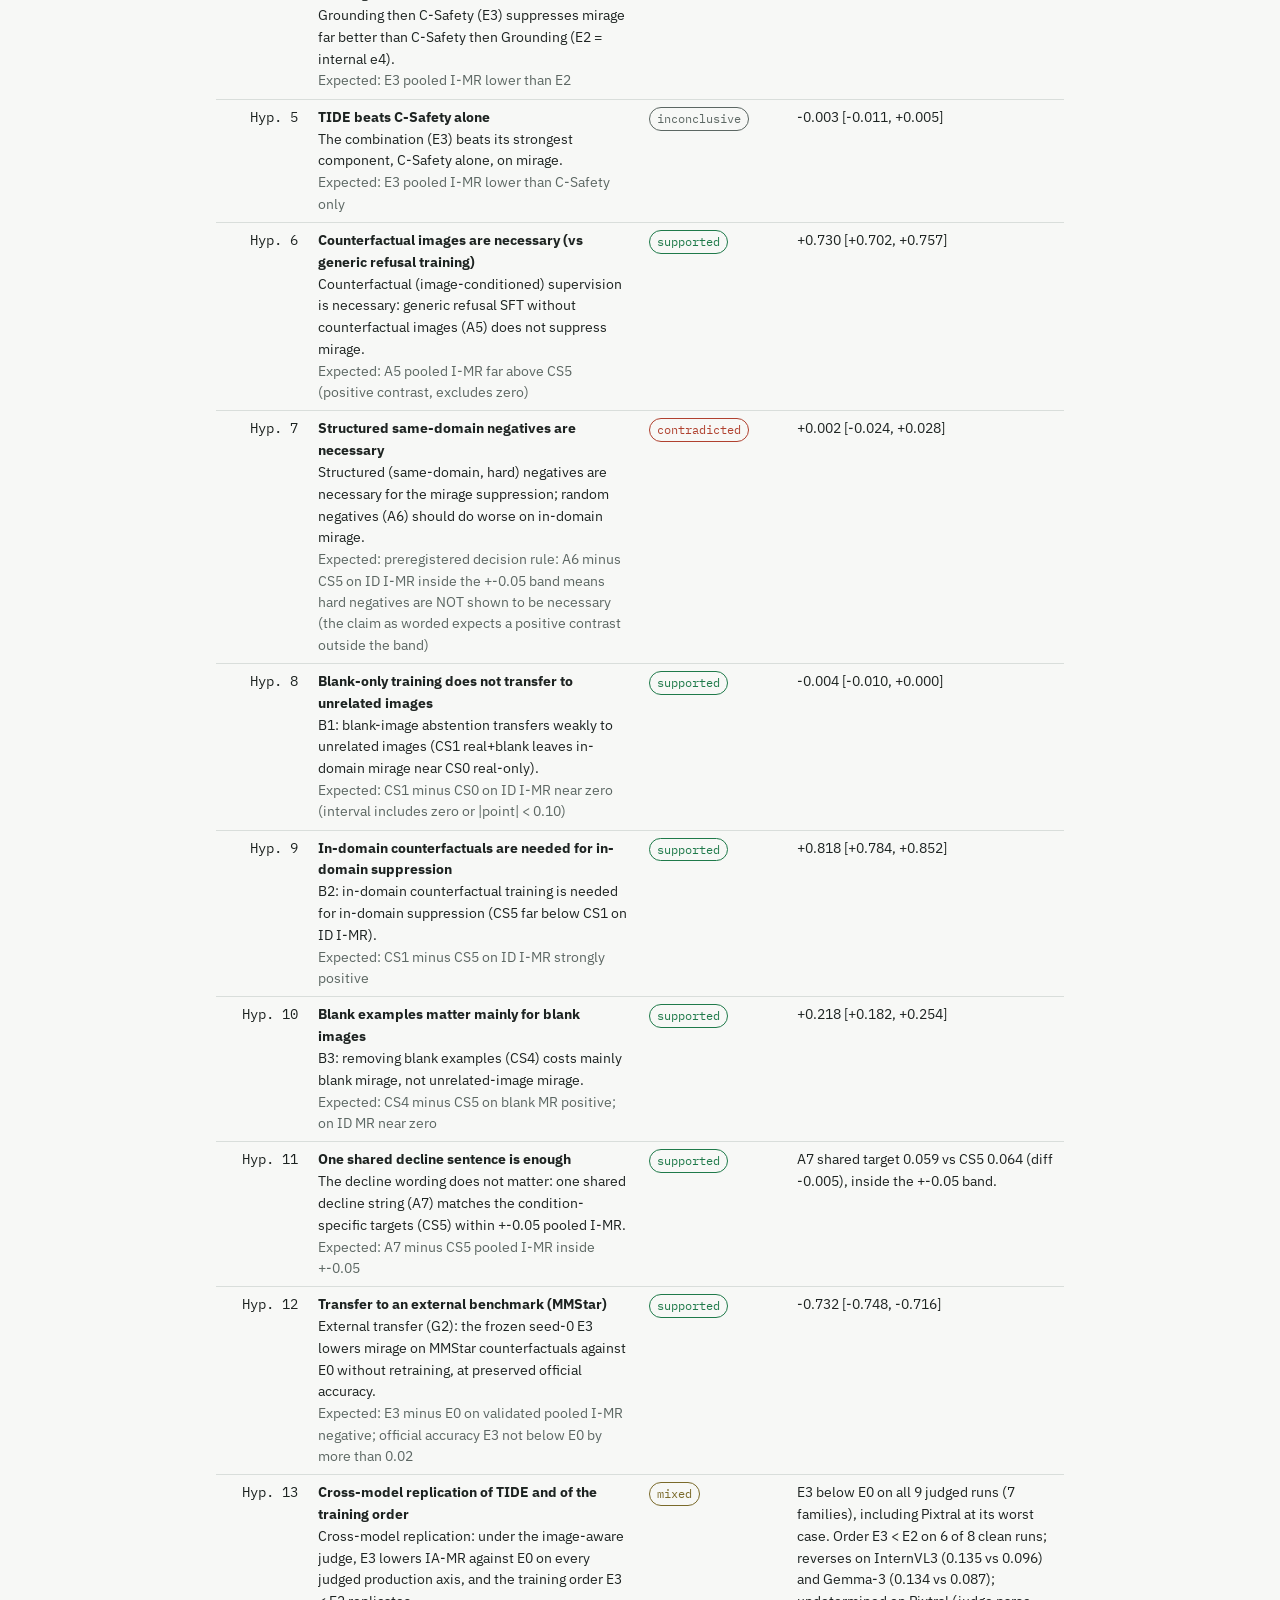
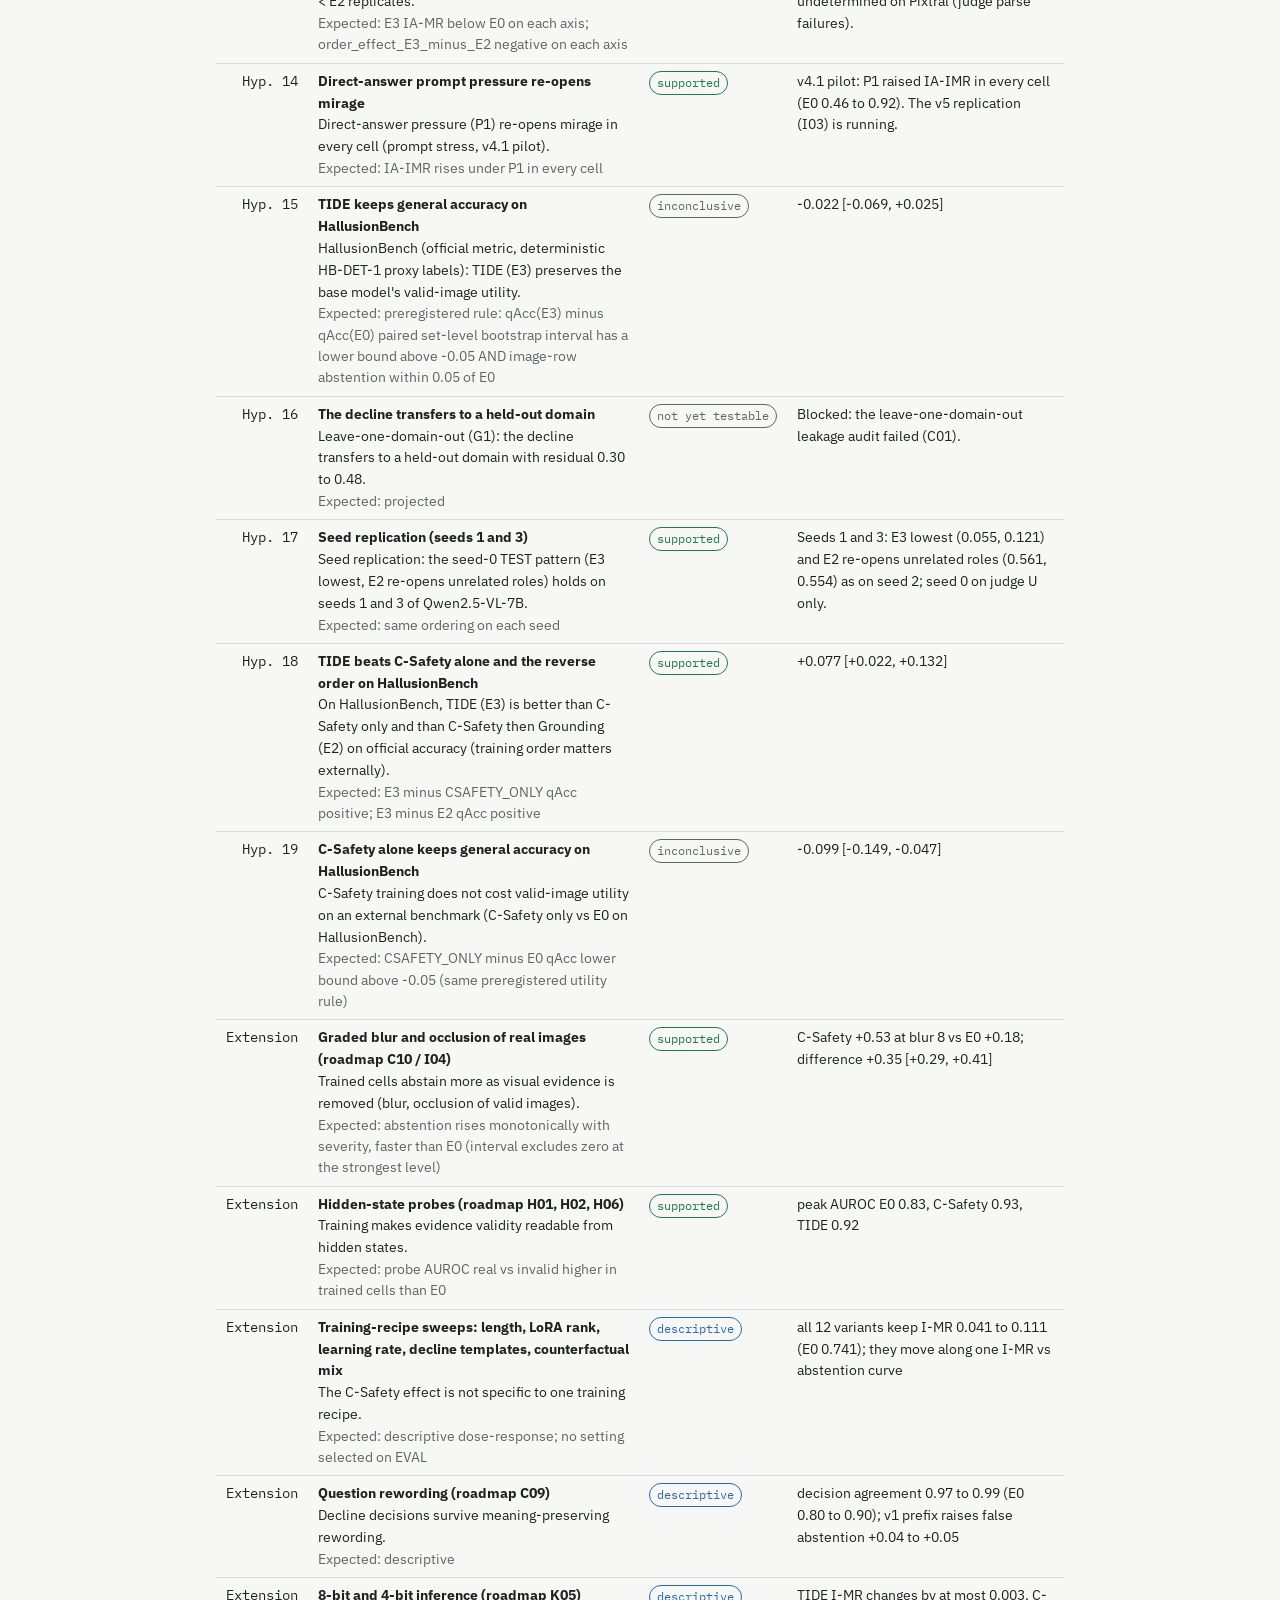
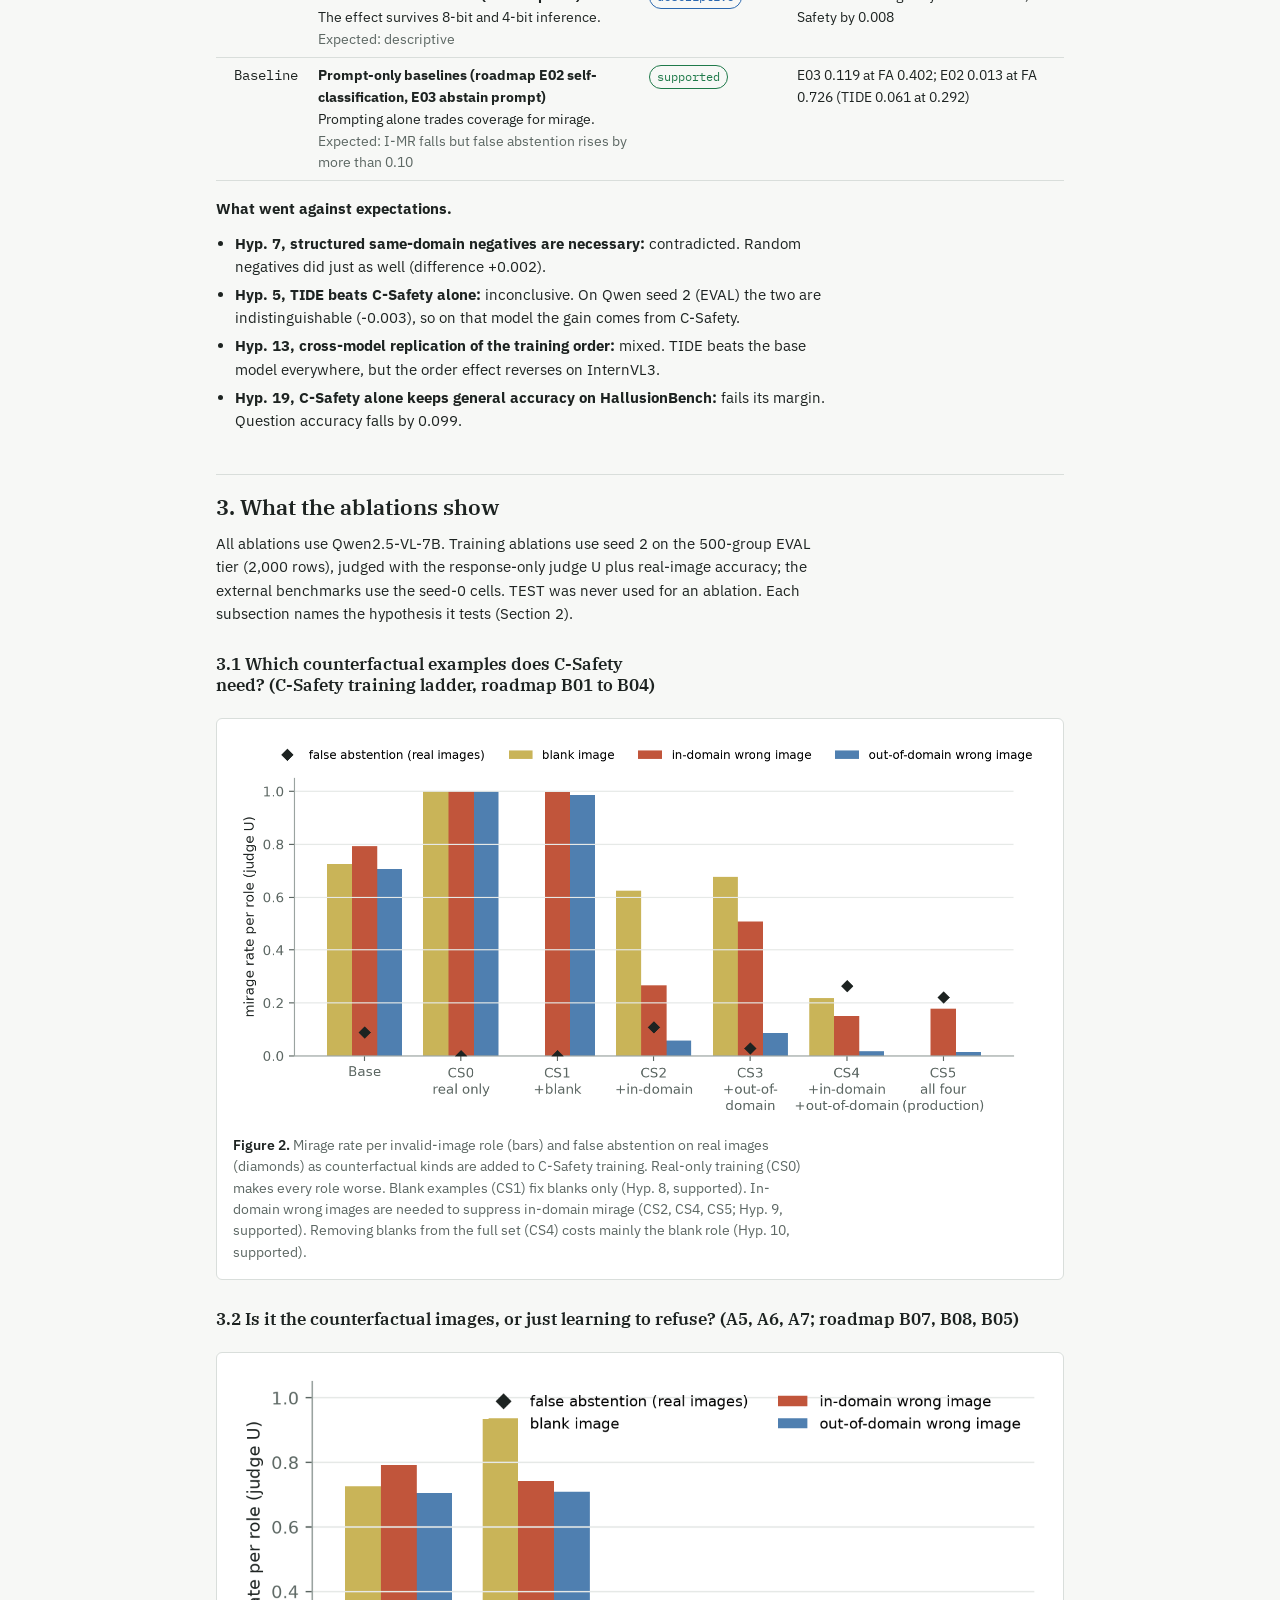
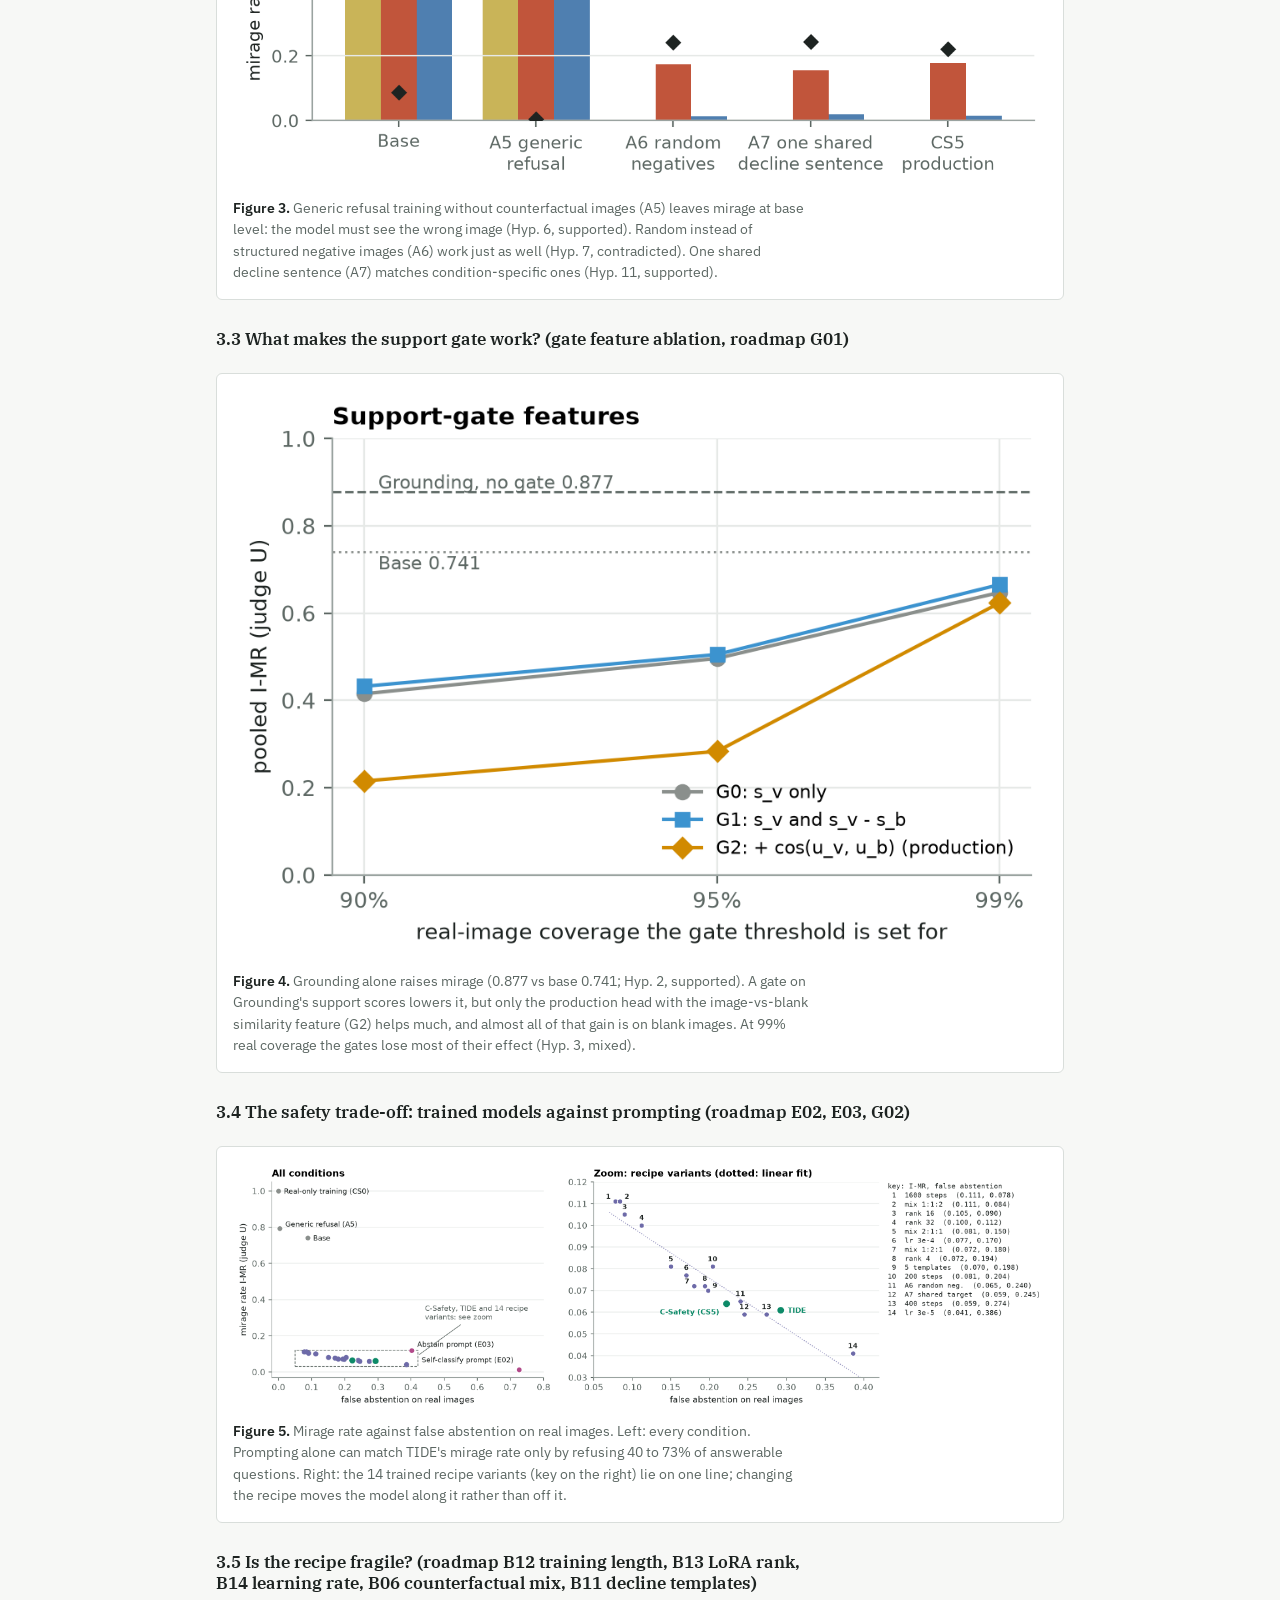
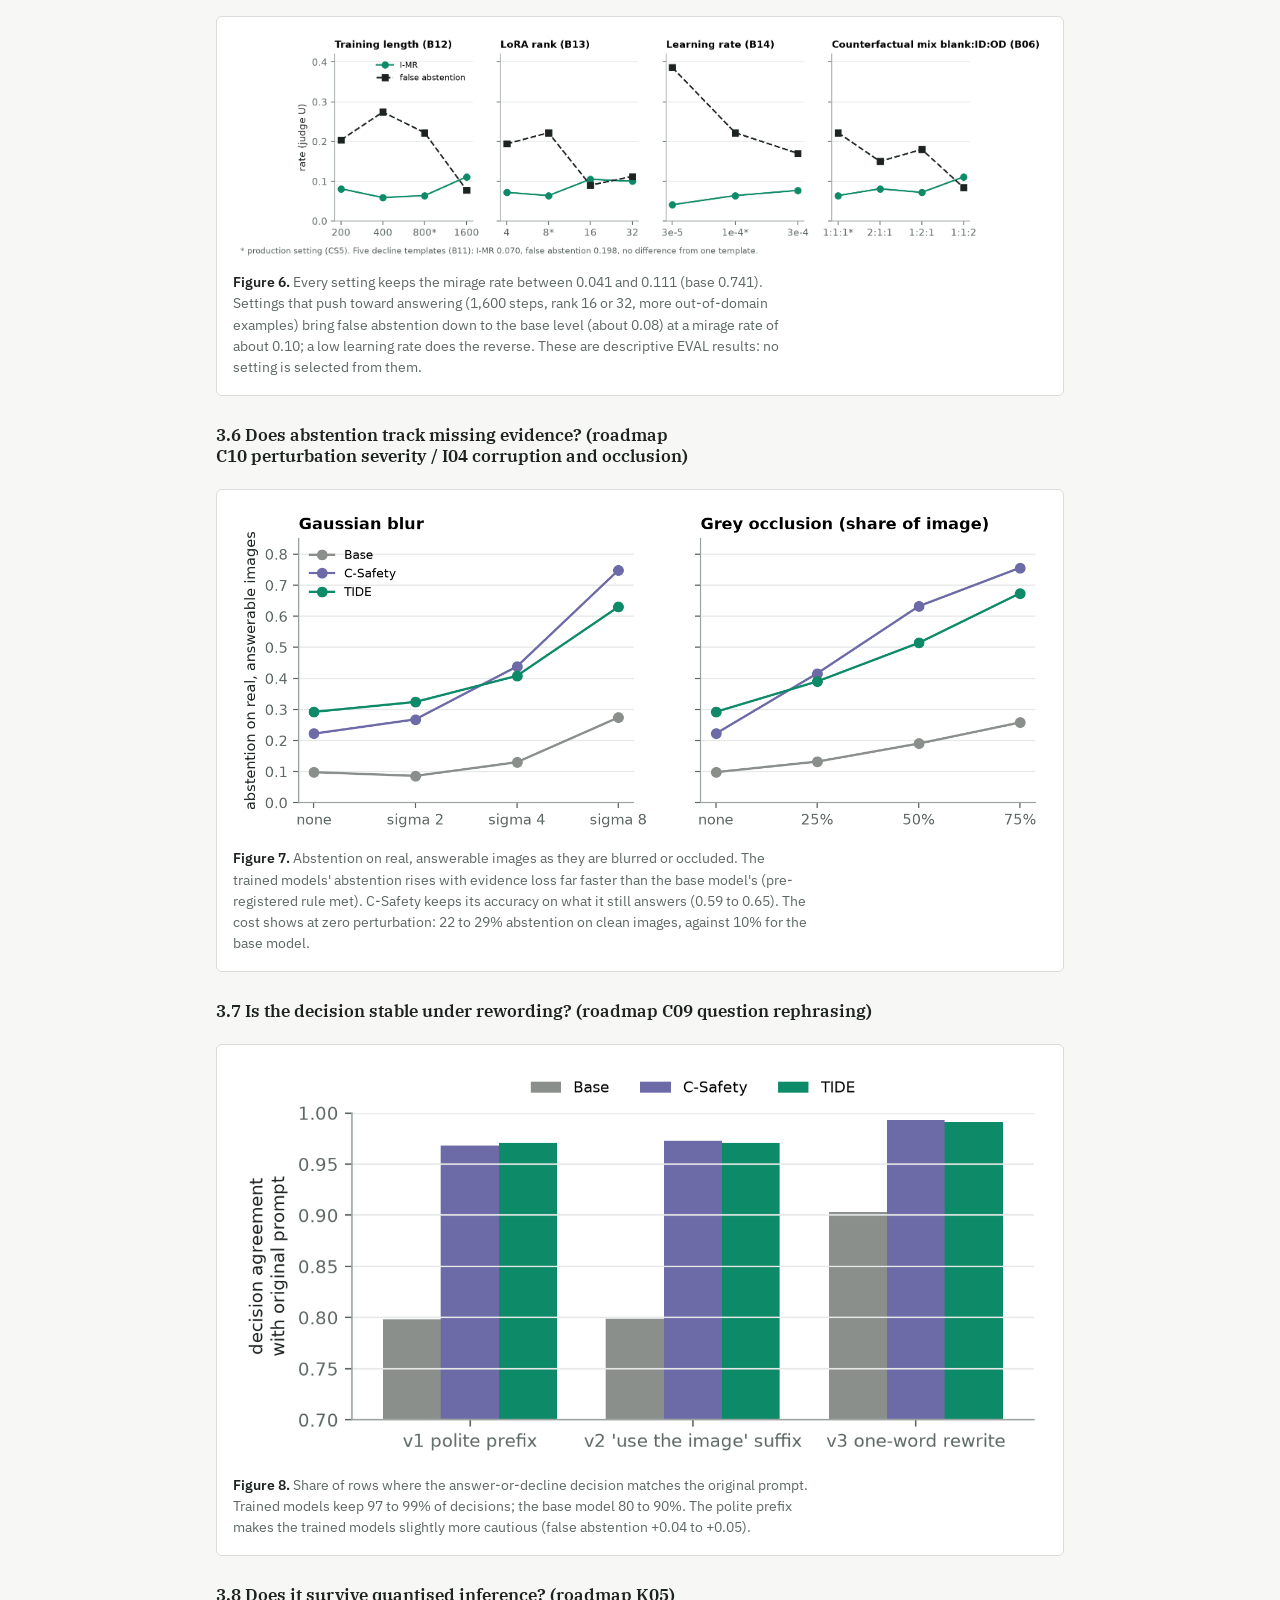
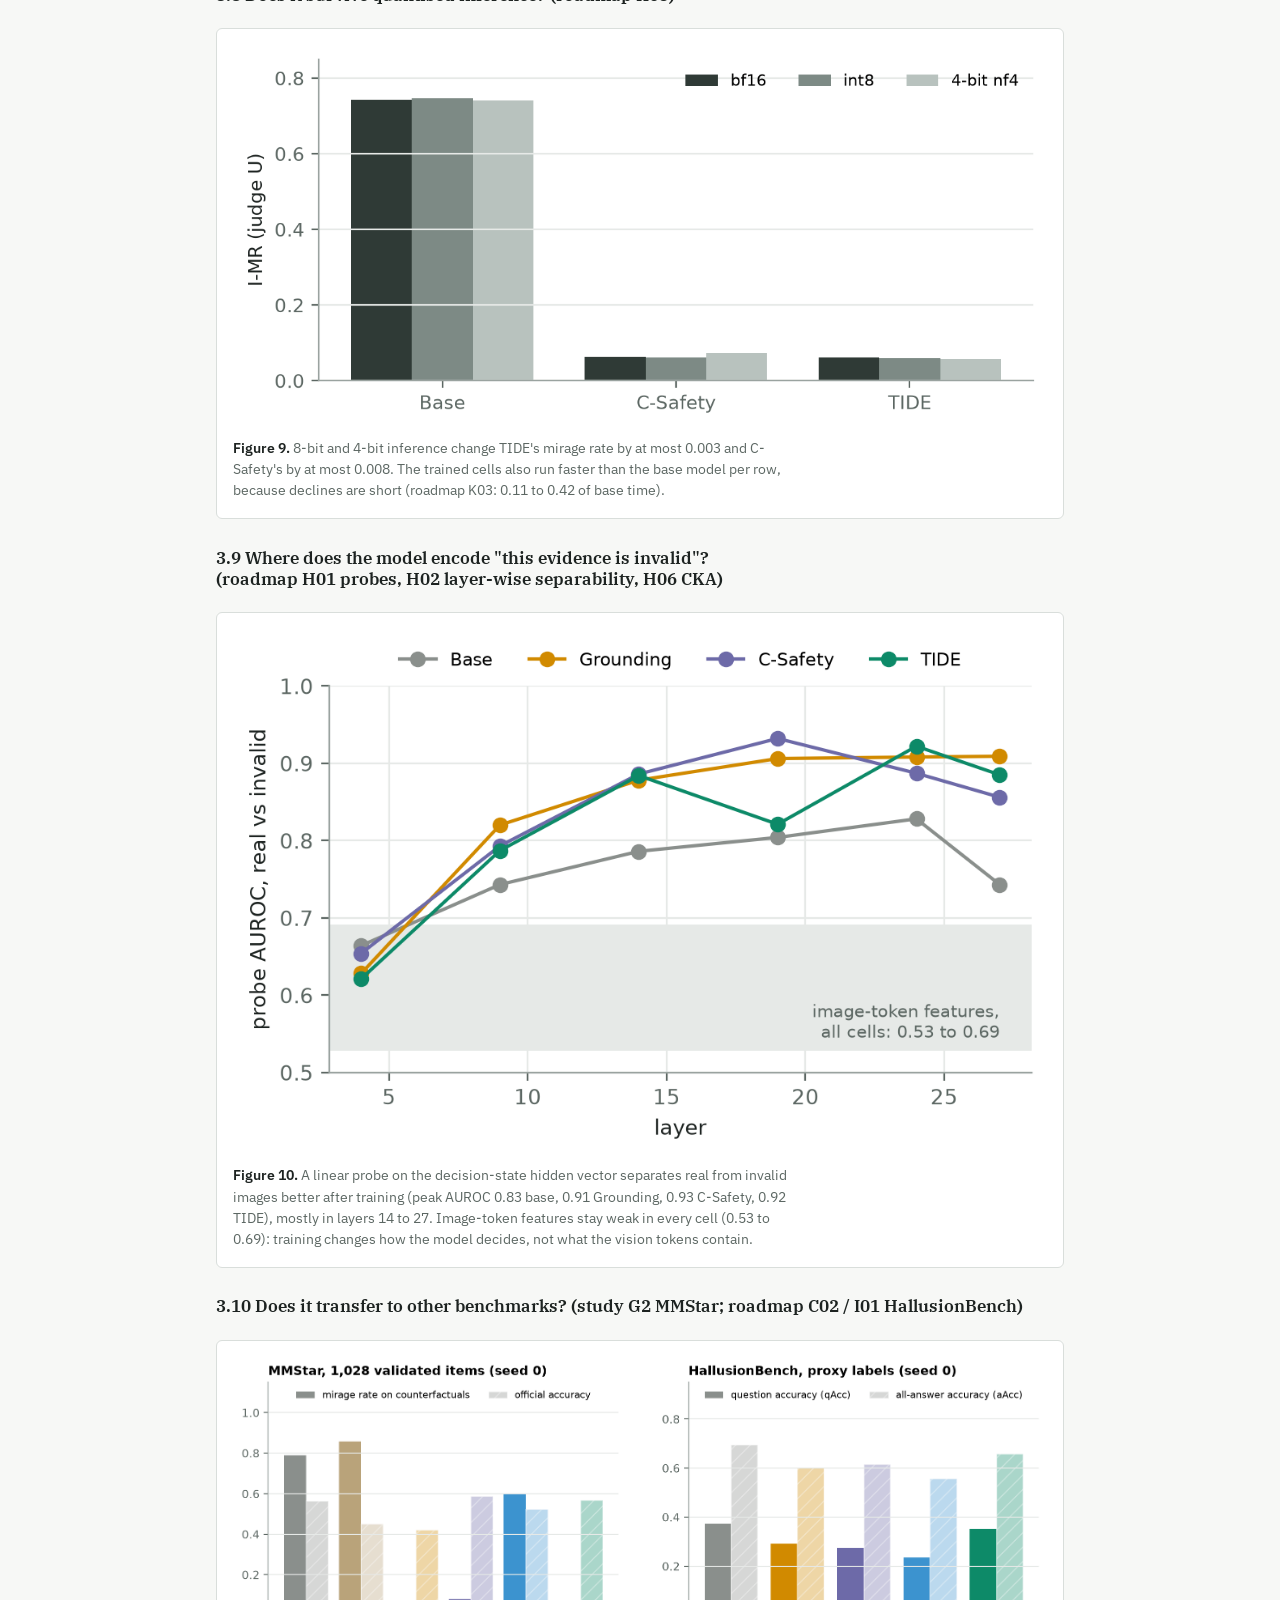
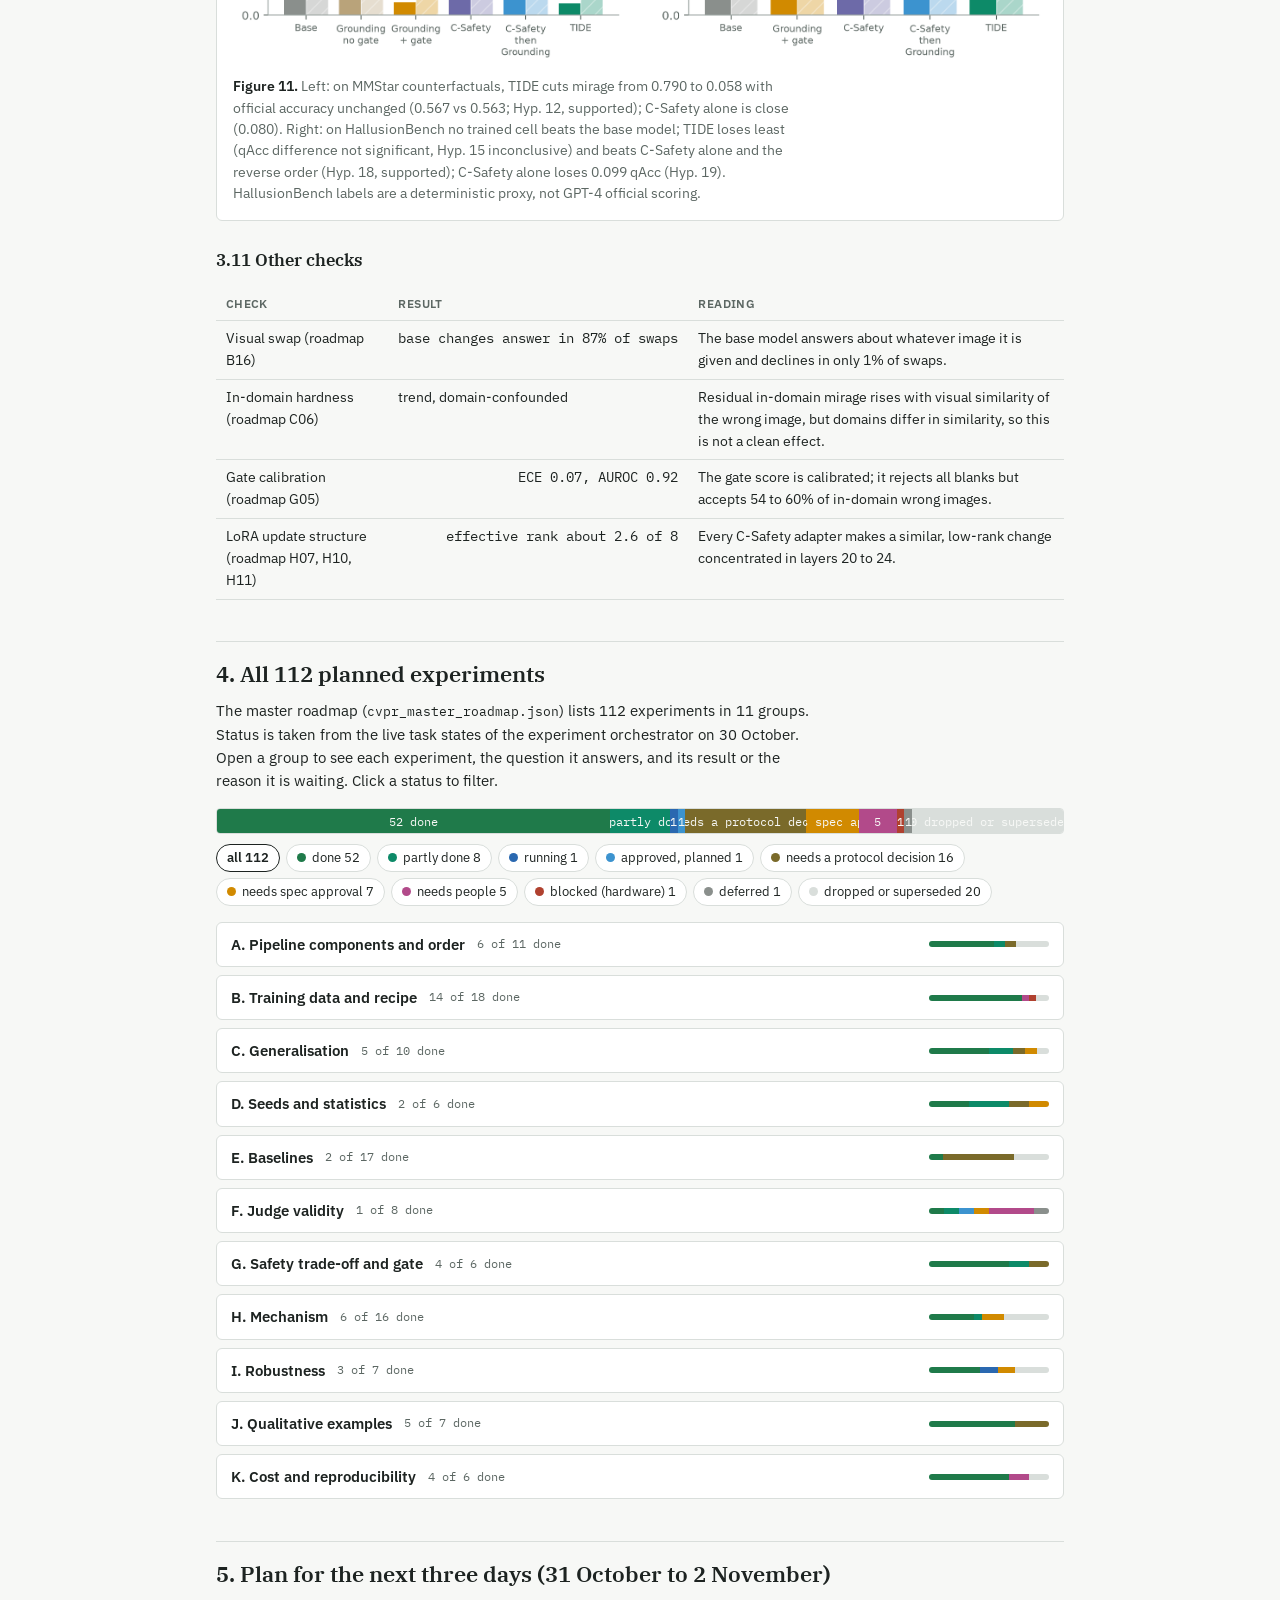
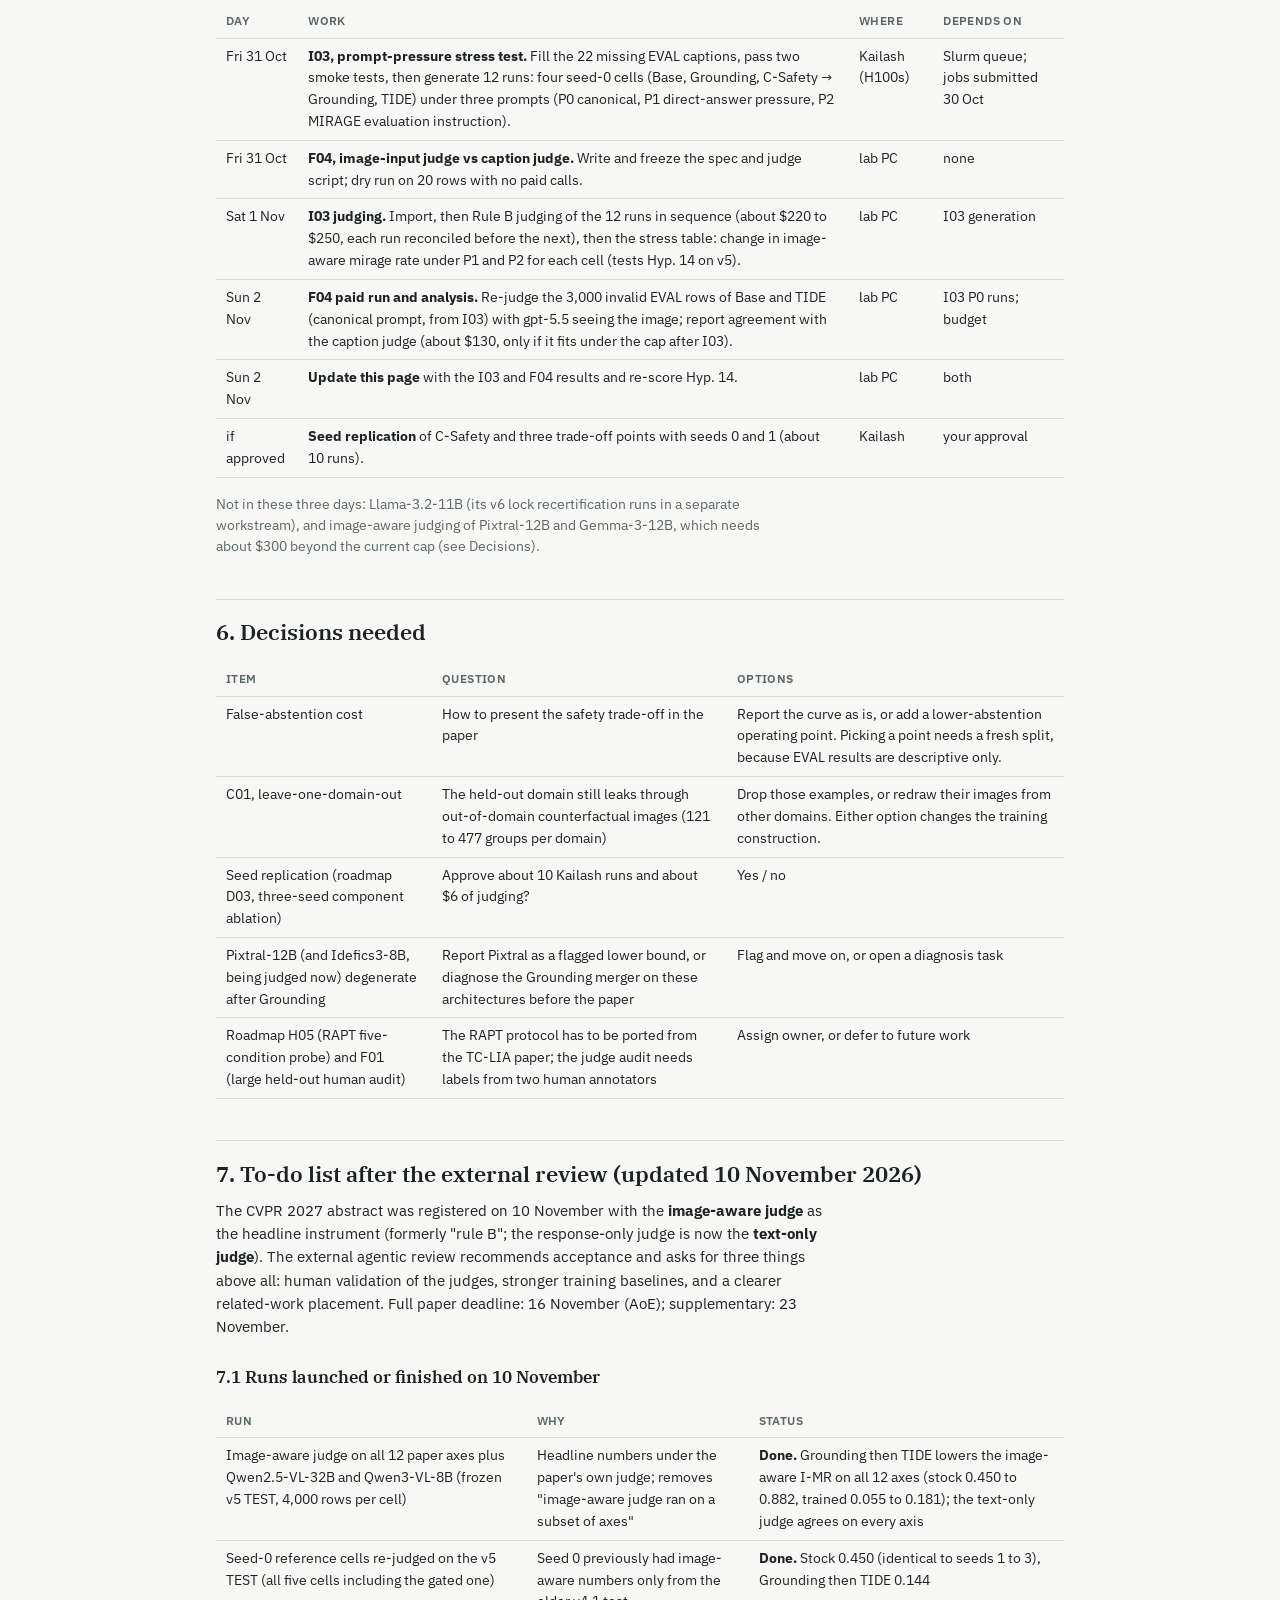
==== commit 64feff39: "TIDE update page: C01 leave-one-domain-out done (30 folds), ablation image-aware judging and seed re" ====
--- a/static/tide-update/index.html
+++ b/static/tide-update/index.html
@@ -222,9 +222,9 @@
 <tr><td>Image-aware judge on all 12 paper axes plus Qwen2.5-VL-32B and Qwen3-VL-8B (frozen v5 TEST, 4,000 rows per cell)</td><td>Headline numbers under the paper's own judge; removes "image-aware judge ran on a subset of axes"</td><td><b>Done.</b> Grounding then TIDE lowers the image-aware I-MR on all 12 axes (stock 0.450 to 0.882, trained 0.055 to 0.181); the text-only judge agrees on every axis</td></tr>
 <tr><td>Seed-0 reference cells re-judged on the v5 TEST (all five cells including the gated one)</td><td>Seed 0 previously had image-aware numbers only from the older v4.1 test</td><td><b>Done.</b> Stock 0.450 (identical to seeds 1 to 3), Grounding then TIDE 0.144</td></tr>
 <tr><td>MMStar (G2) under the image-aware judge: 1,396 images captioned, five cells judged (27,920 calls)</td><td>Transfer claim no longer rests on the text-only judge</td><td><b>Done.</b> Validated subset: stock 0.380, Grounding then TIDE 0.052 (paired difference -0.328 [-0.342, -0.313]); accuracy unchanged</td></tr>
-<tr><td>Image-aware judge on the 23 development-tier ablation cells (CS0 to CS5, gate, A5, A6, A7, B06, B11, B12, B13, B14, E3 on EVAL; 46,000 rows, about 10,000 new calls)</td><td>Every ablation currently rests on the text-only judge</td><td><b>Running</b> (lab PC, about 15 USD, finishes 11 November morning)</td></tr>
-<tr><td>Between-seed replication of A5, A6 and the matched CS5 cell on seeds 1 and 3 (fresh 800-step adapters, EVAL tier)</td><td>"Single-seed ablations indicate" becomes three seeds for the two decisive controls</td><td><b>Running</b> on the two lab GPUs (about 6 GPU-hours each); judging under both judges follows</td></tr>
-<tr><td>Blinded human validation of both judges (420 rows, strata role x cell x judge-agreement)</td><td>The review's main request; preregistered design in the supplement</td><td><b>In progress.</b> Labeller 1 finished 420/420; labeller 2 at 106/420; adjudicator waits; three extra annotator links issued</td></tr>
+<tr><td>Image-aware judge on the 23 development-tier ablation cells (CS0 to CS5, gate, A5, A6, A7, B06, B11, B12, B13, B14, E3 on EVAL; 46,000 rows, about 10,000 new calls)</td><td>Every ablation currently rests on the text-only judge</td><td><b>Done 11 November.</b> Both judges now on every ablation cell; the training ladder reads the same under the image-aware judge (CS0 0.964, CS5 0.061)</td></tr>
+<tr><td>Between-seed replication of A5, A6 and the matched CS5 cell on seeds 1 and 3 (fresh 800-step adapters, EVAL tier)</td><td>"Single-seed ablations indicate" becomes three seeds for the two decisive controls</td><td><b>Done 11 November.</b> Three seeds each; A5 stays at the stock level (0.80 to 0.84), A6 and CS5 within noise of each other; registry M-seedrep-*, supplement table tab:seedrep</td></tr>
+<tr><td>Blinded human validation of both judges (420 rows, strata role x cell x judge-agreement)</td><td>The review's main request; preregistered design in the supplement</td><td><b>Both labellers done (420/420 each).</b> Adjudicator's disagreement set is open; three extra annotator links issued</td></tr>
 </tbody></table></div>
 
 <h3>7.2 Review points and what answers each</h3>
@@ -254,7 +254,7 @@
 <tr><td>B09 Disjoint-support training</td><td>partial</td><td>Overlap count only (analysis), see 7.2</td></tr>
 <tr><td>B15 Adaptation location</td><td>partial</td><td>Report what exists (LM-side LoRA only); no new runs</td></tr>
 <tr><td>B17 Model scale under matched quantization</td><td>queued</td><td>32B and 72B stock and trained cells exist; add the scale row to the supplement from stored results (analysis only)</td></tr>
-<tr><td>C01 Leave-one-domain-out</td><td>dropped for CVPR</td><td>Stays dropped: the held-out domain leaks through out-of-domain counterfactuals; about 30 GPU-hours to do properly. Candidate for the next two days only if everything above lands early</td></tr>
+<tr><td>C01 Leave-one-domain-out</td><td><b>done 12 November</b></td><td>30 strict folds (10 domains x 3 seeds) on the Kailash H100s, judged under both judges. The adapter trained without a domain declines on that domain almost as well as the all-domain recipe: macro image-aware I-MR 0.090 against 0.085 (all domains seen) and 0.450 (stock); below stock on every domain and seed, bootstrap interval excludes zero in 29 of 30 folds. Residual sits on in-domain wrong images of the two chest-radiograph domains (ReXVQA 0.271, chest 0.208); cost shows as false abstention on PathVQA (0.59) and MedXpertQA (0.33). In the paper: Sec. 7.6 paragraph, supplement table, abstract clause, claim C50.</td></tr>
 <tr><td>C03 Unanswerable-VQA benchmark</td><td>dropped for CVPR</td><td>Stays dropped (no label-compatible protocol)</td></tr>
 <tr><td>C04 Unseen counterfactual mechanisms</td><td>partial</td><td>MMStar's different construction already serves; state it explicitly</td></tr>
 <tr><td>C07 Leave-one-model-out aggregate; C08 cross-architecture recipe generalisation</td><td>planned / partial</td><td>Analysis only from the 12-axis results (11 November)</td></tr>
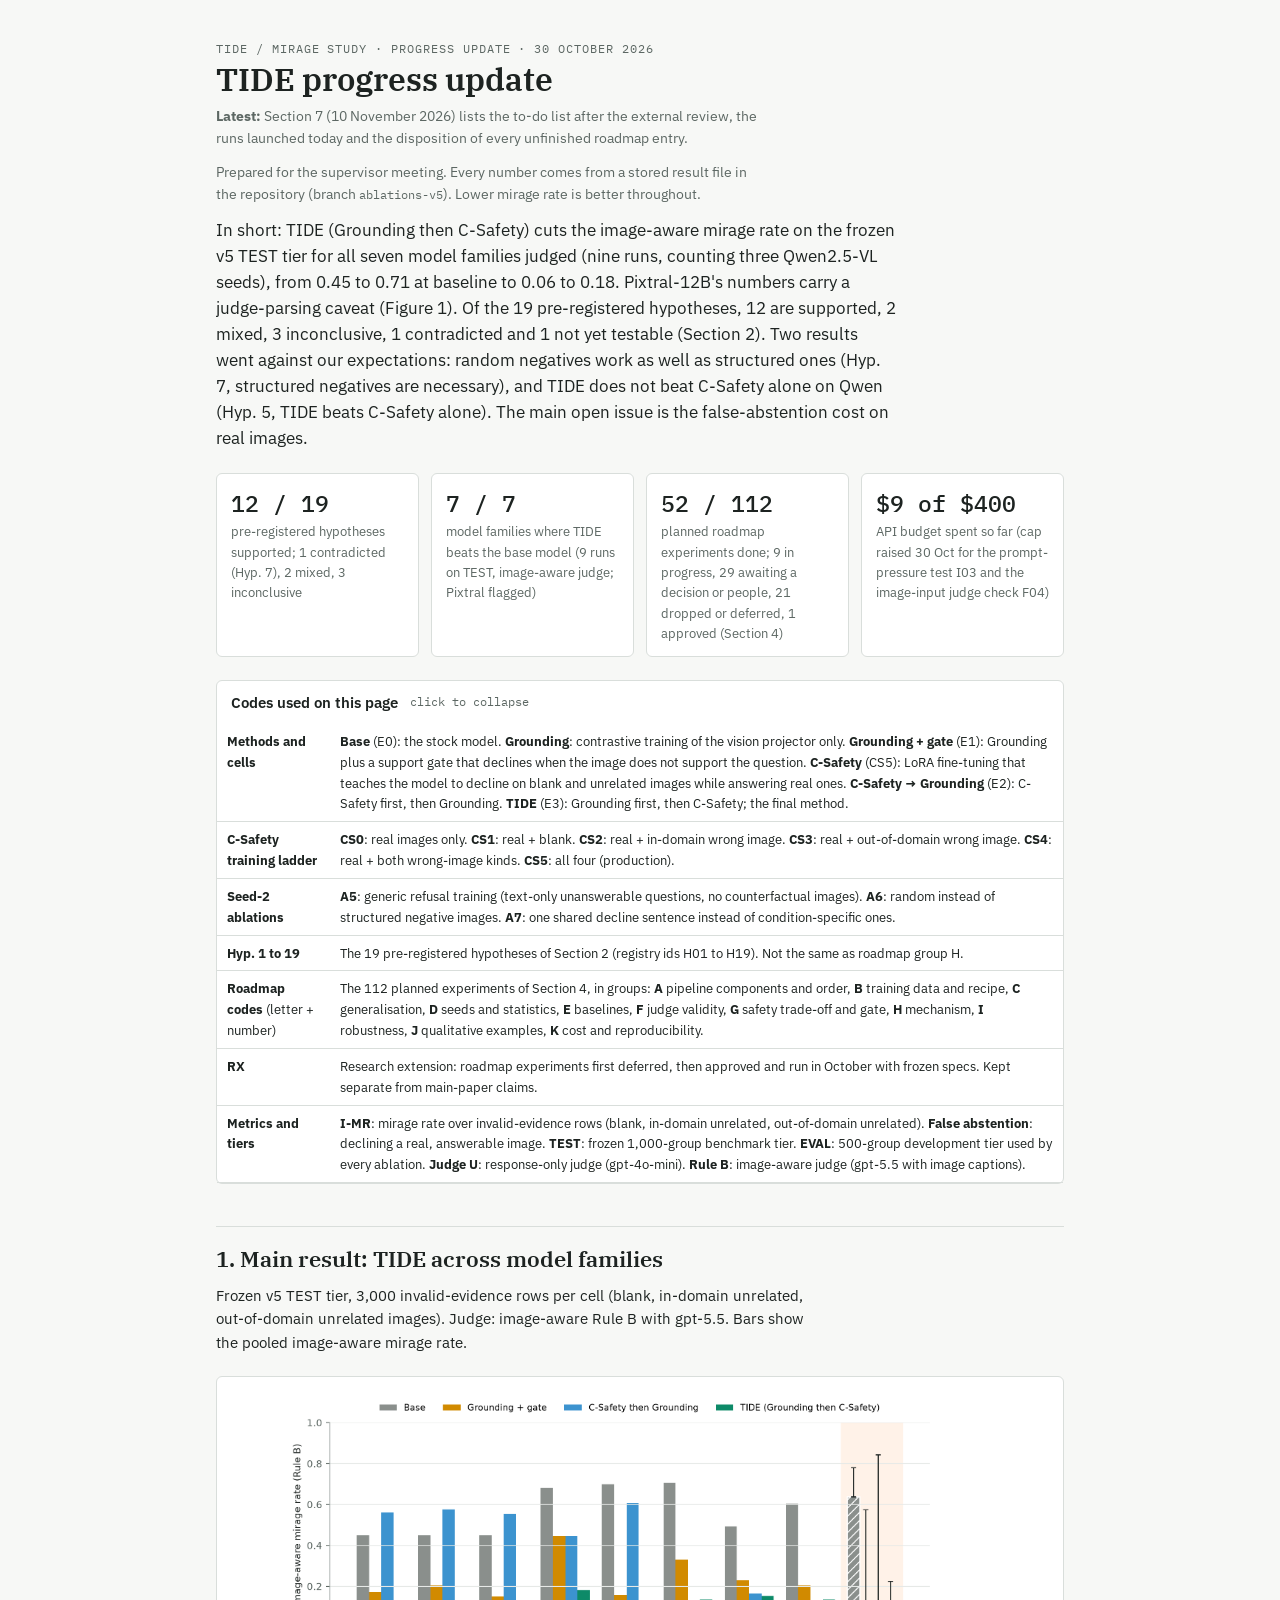
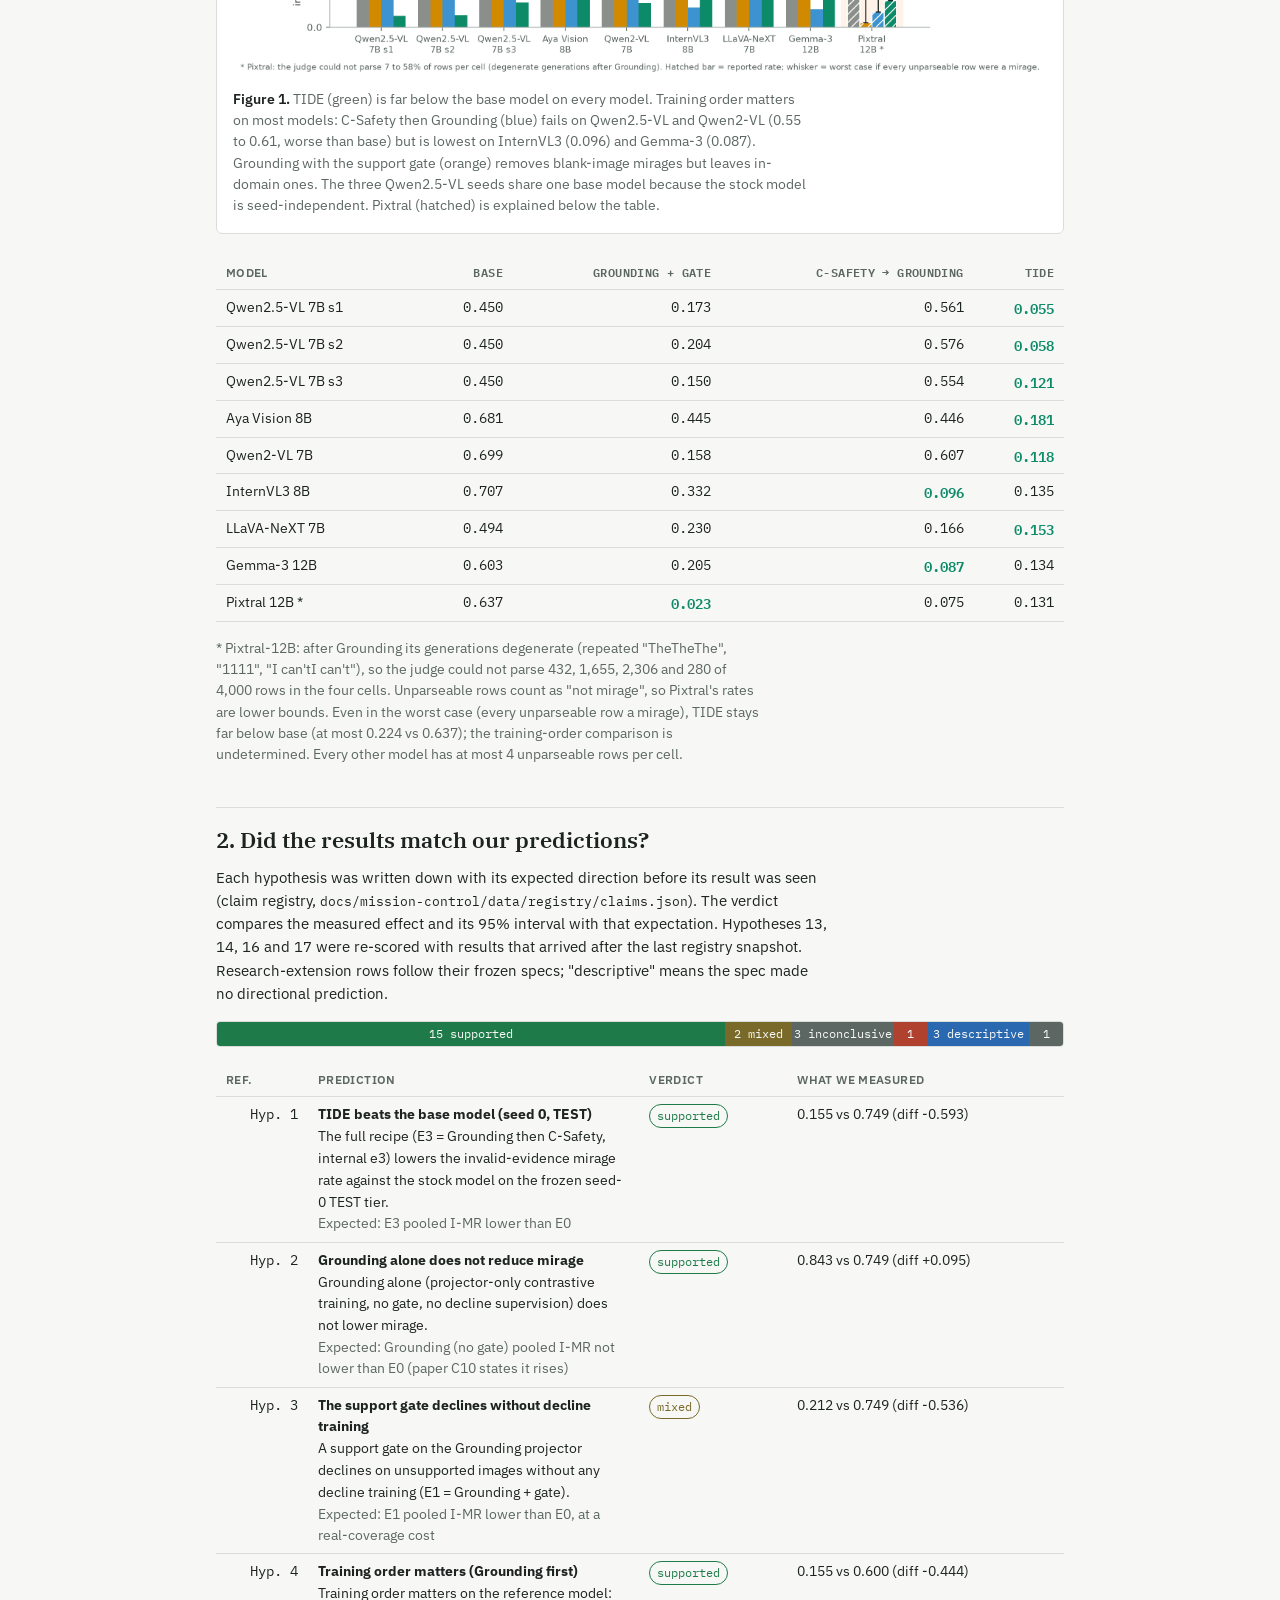
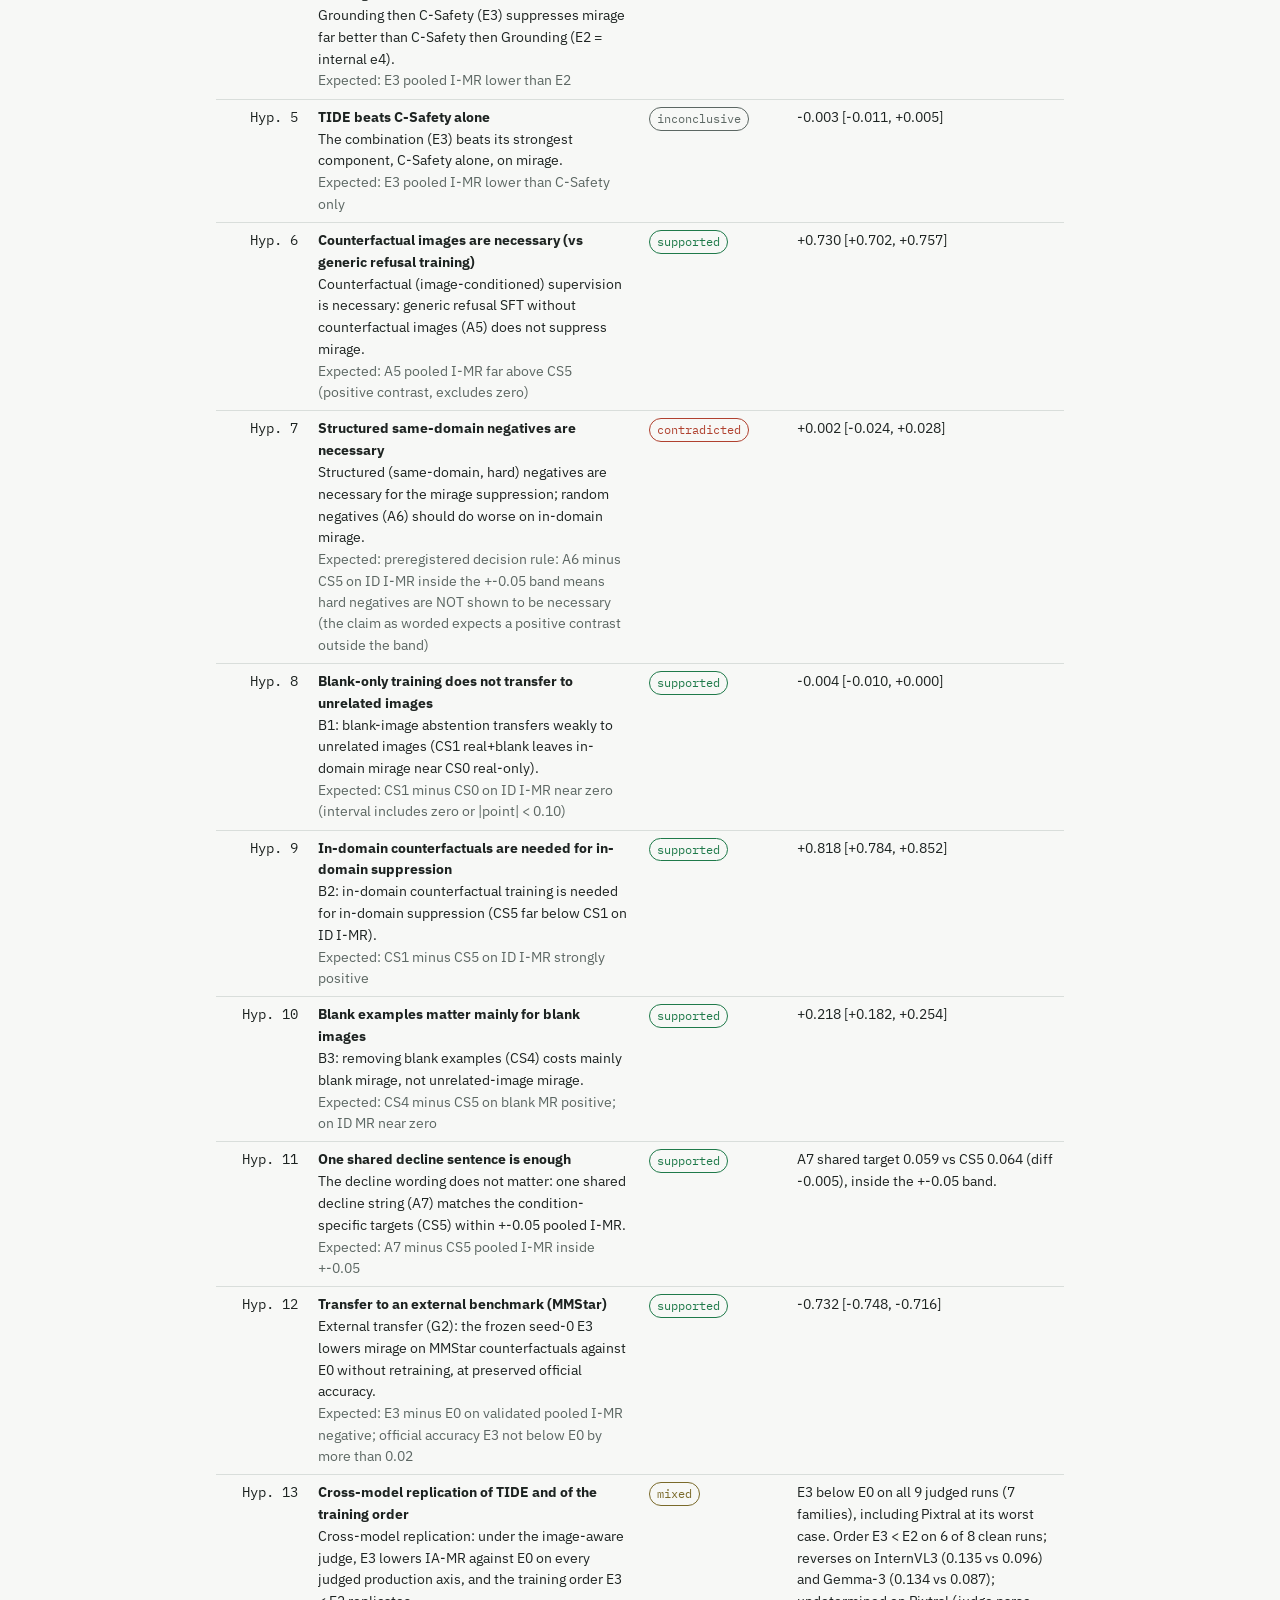
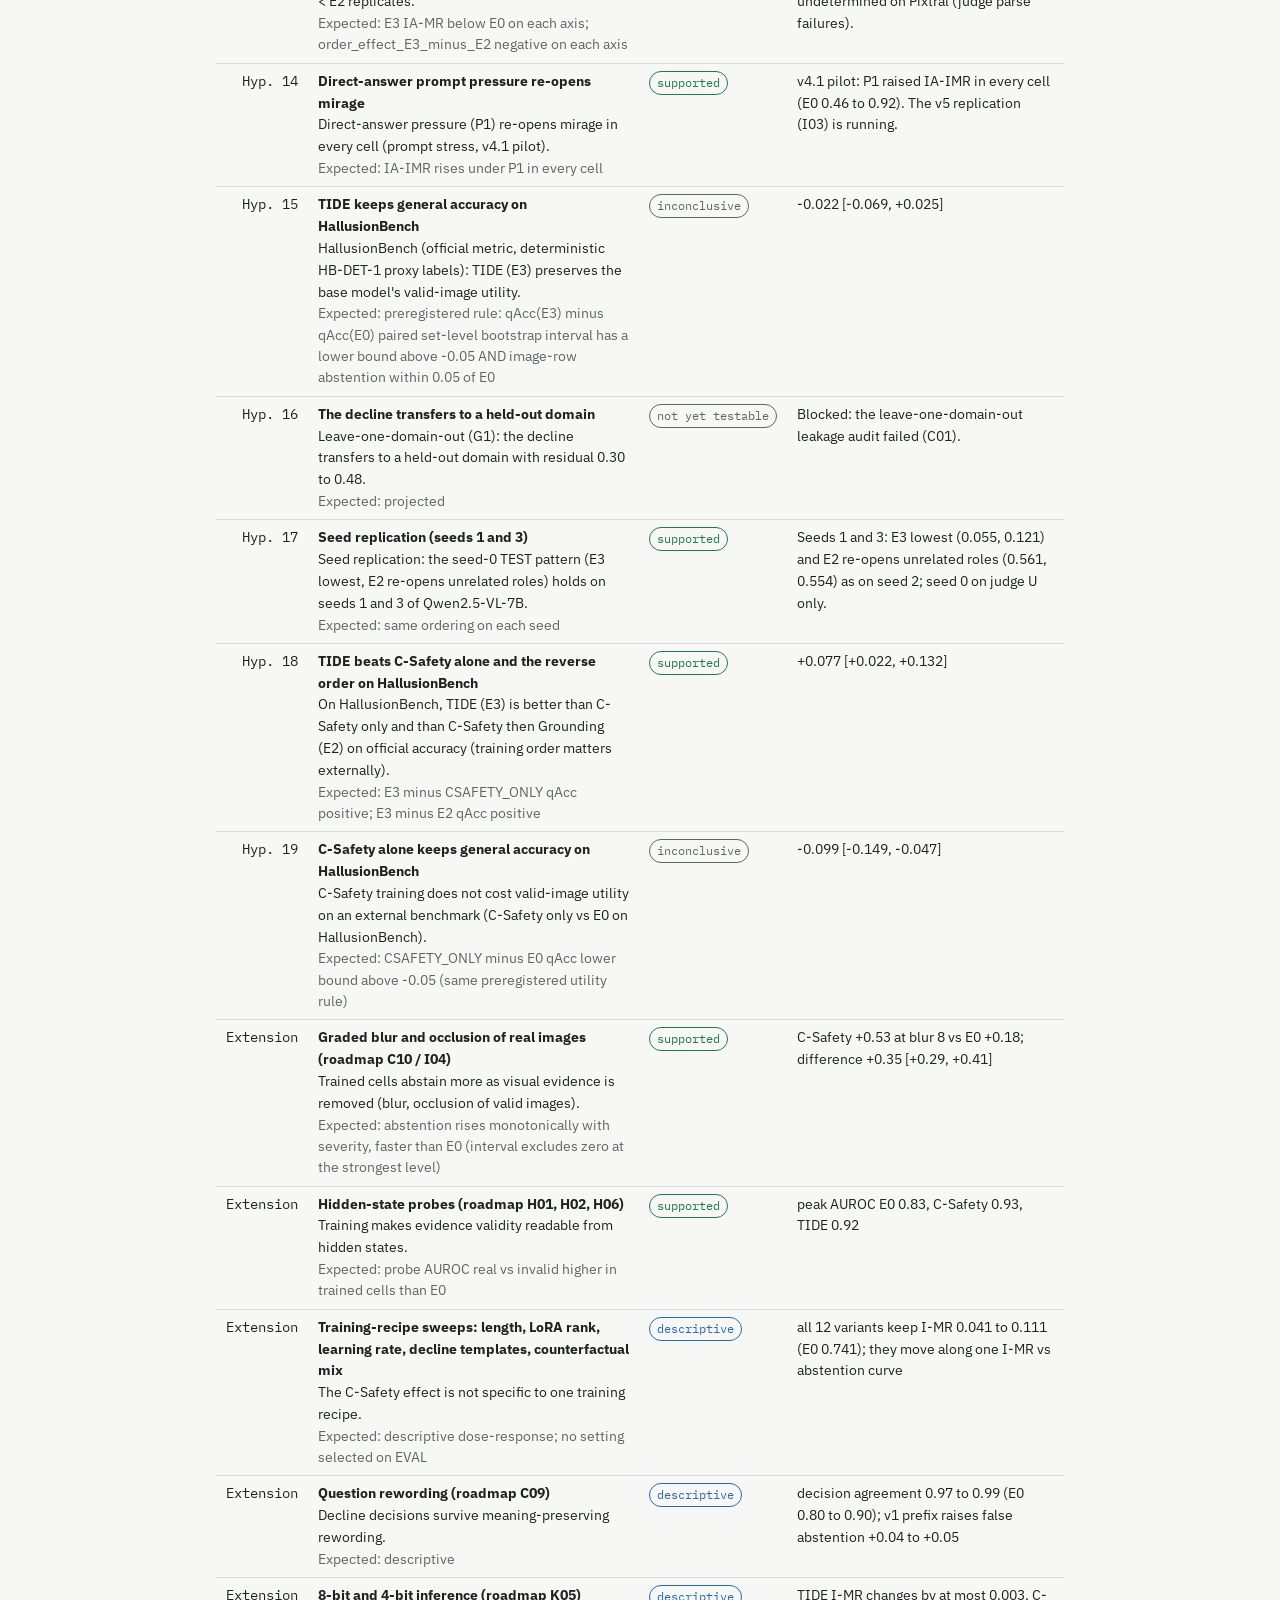
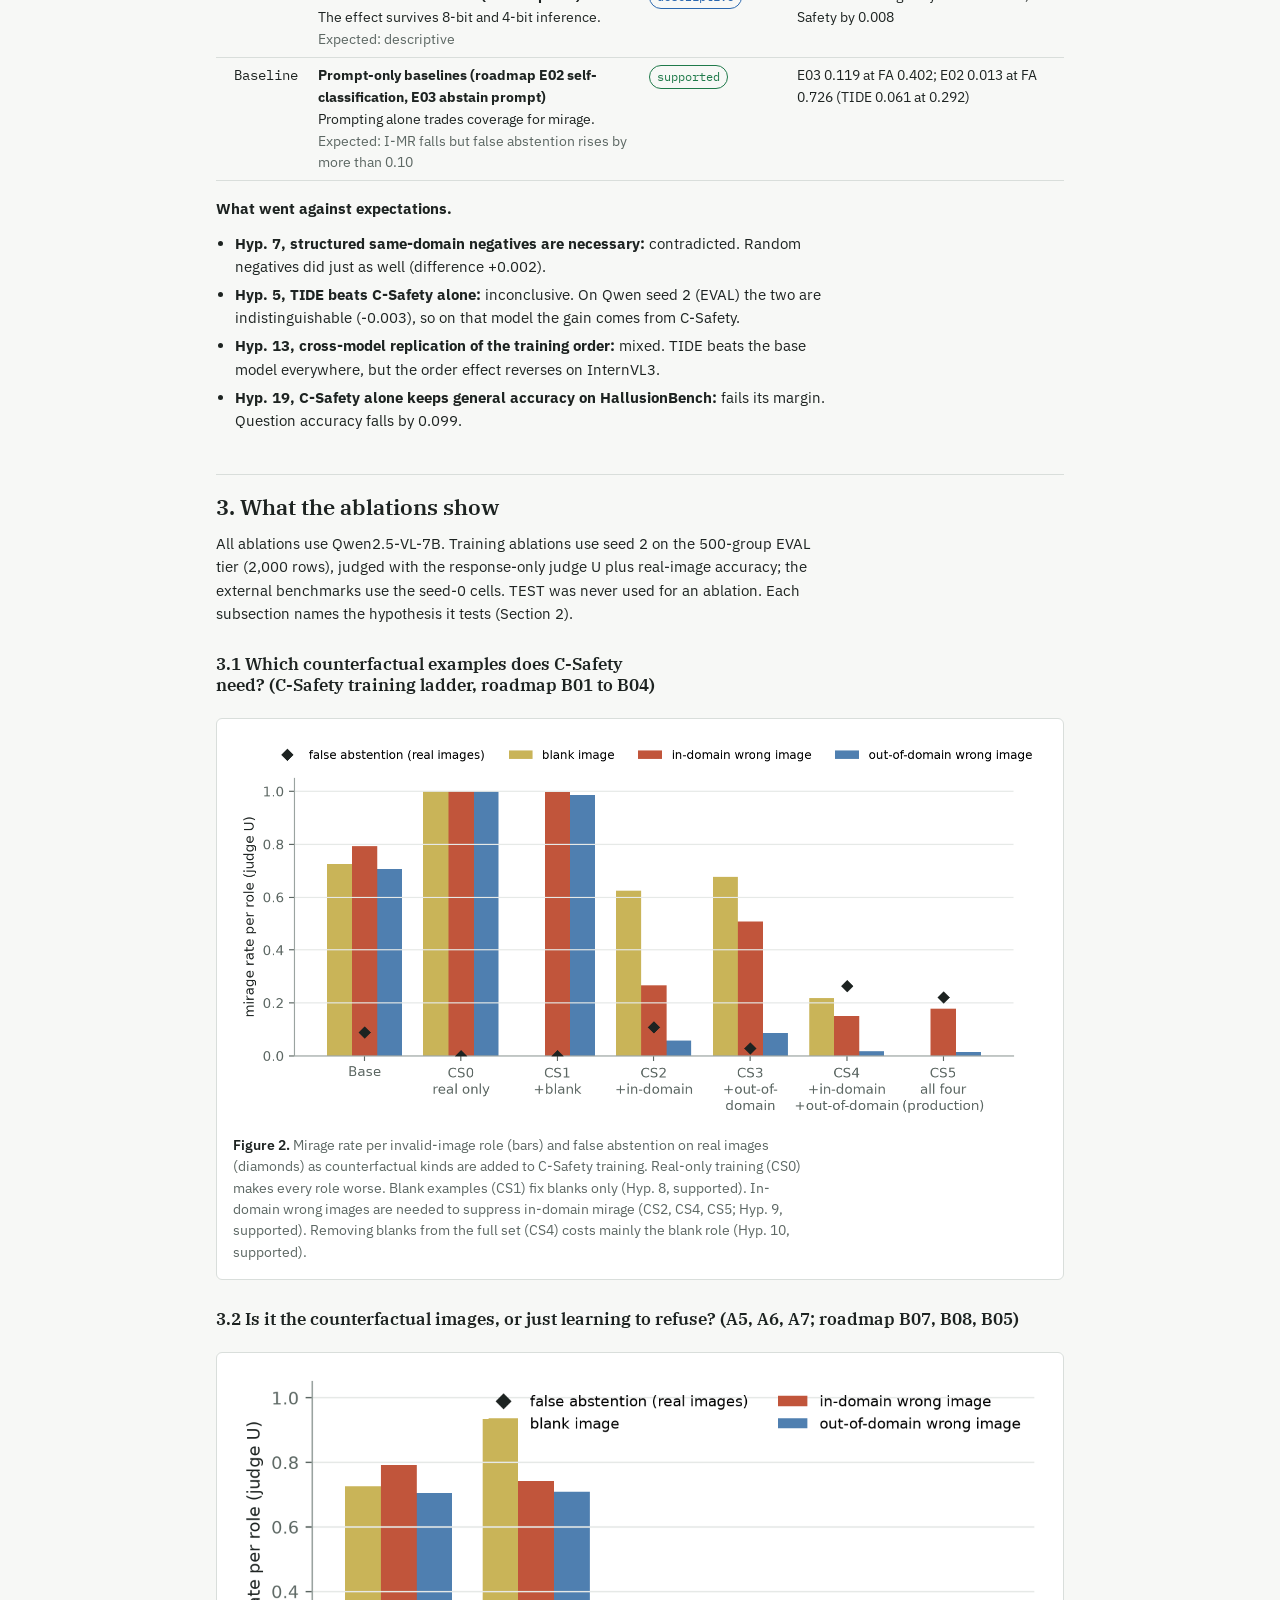
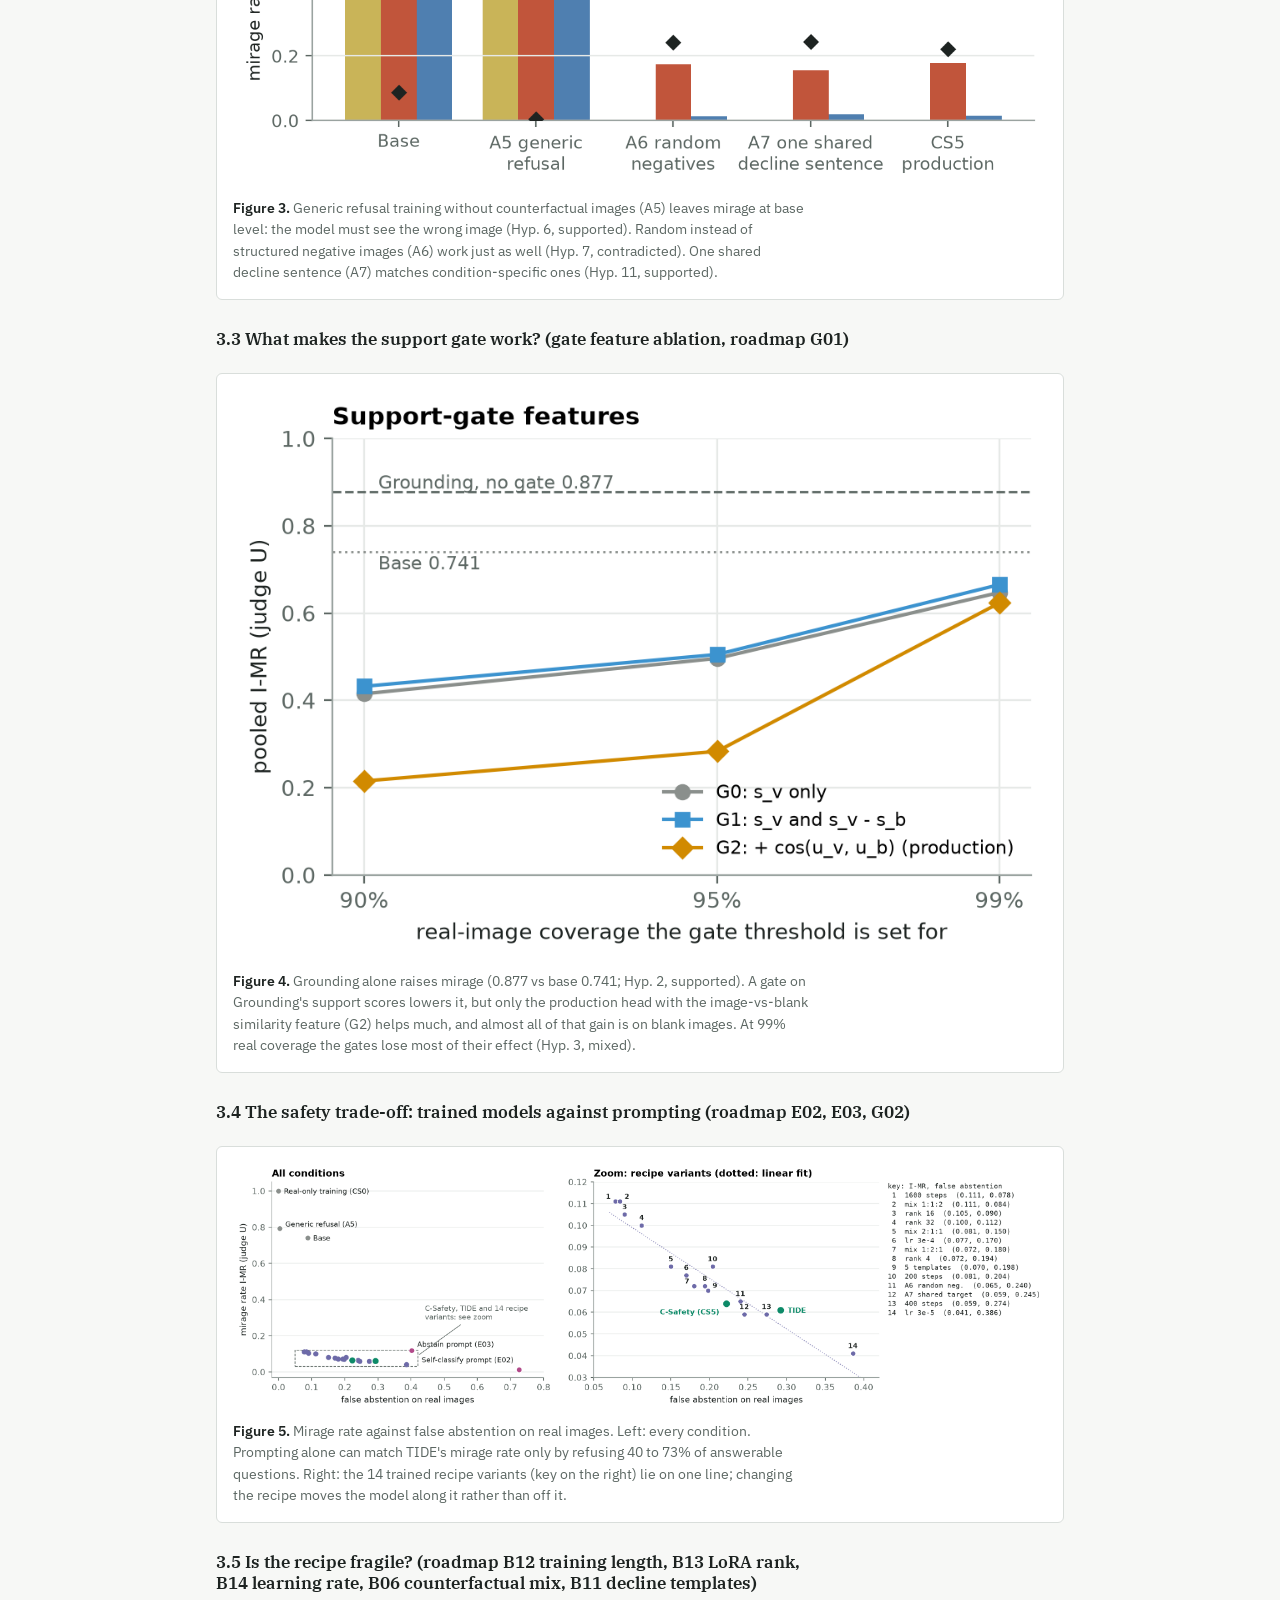
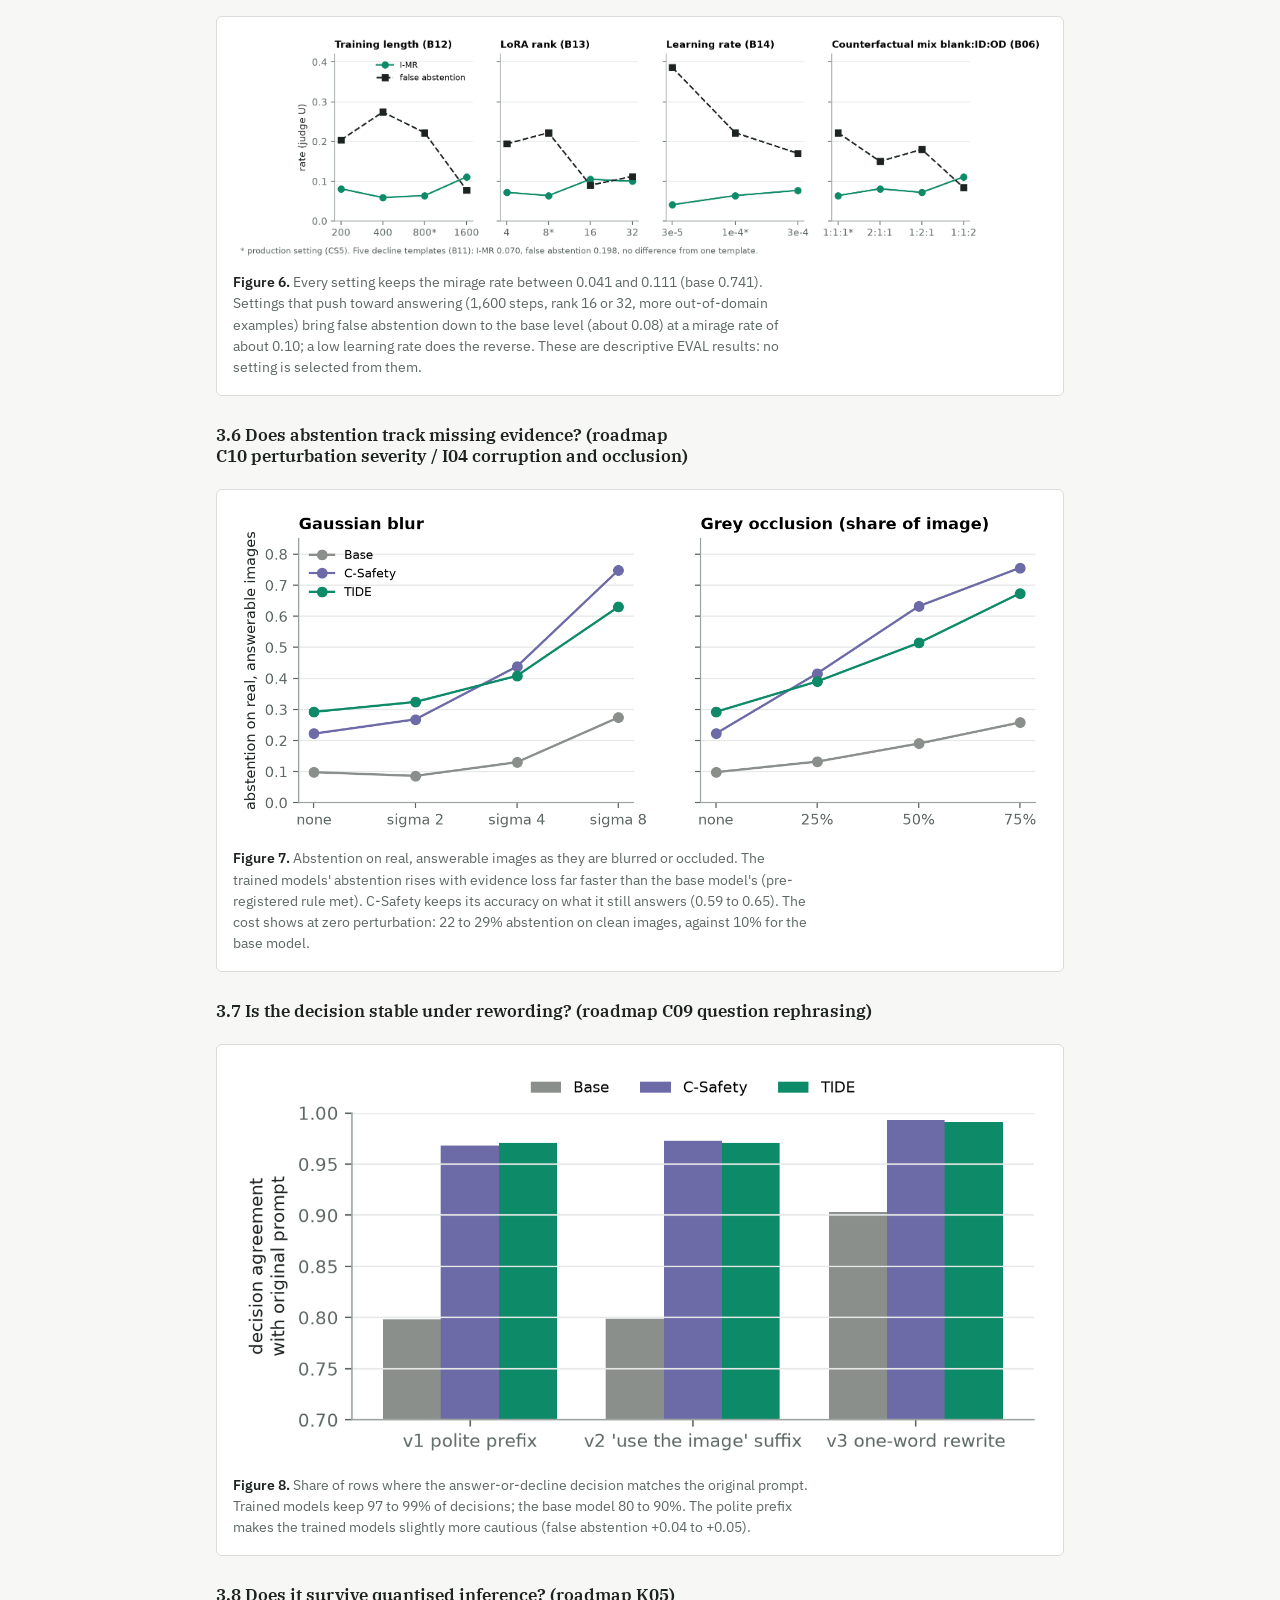
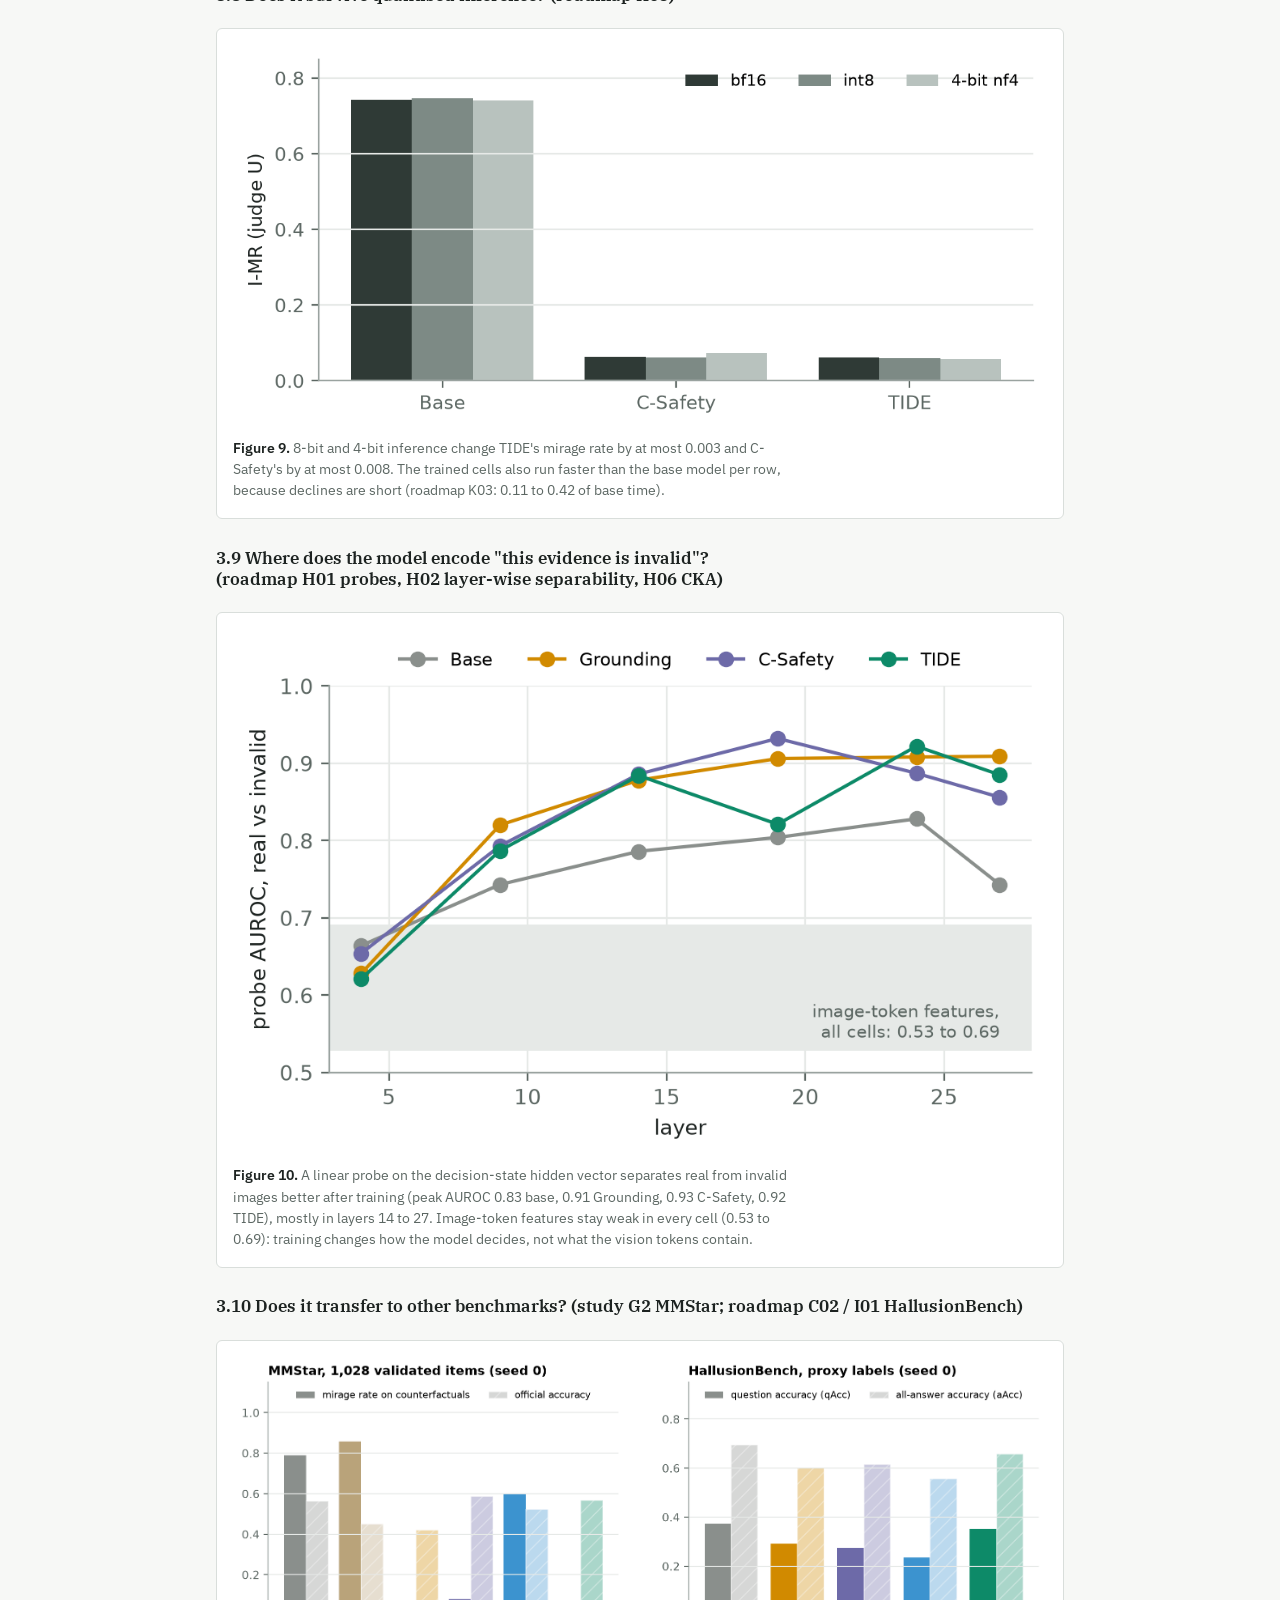
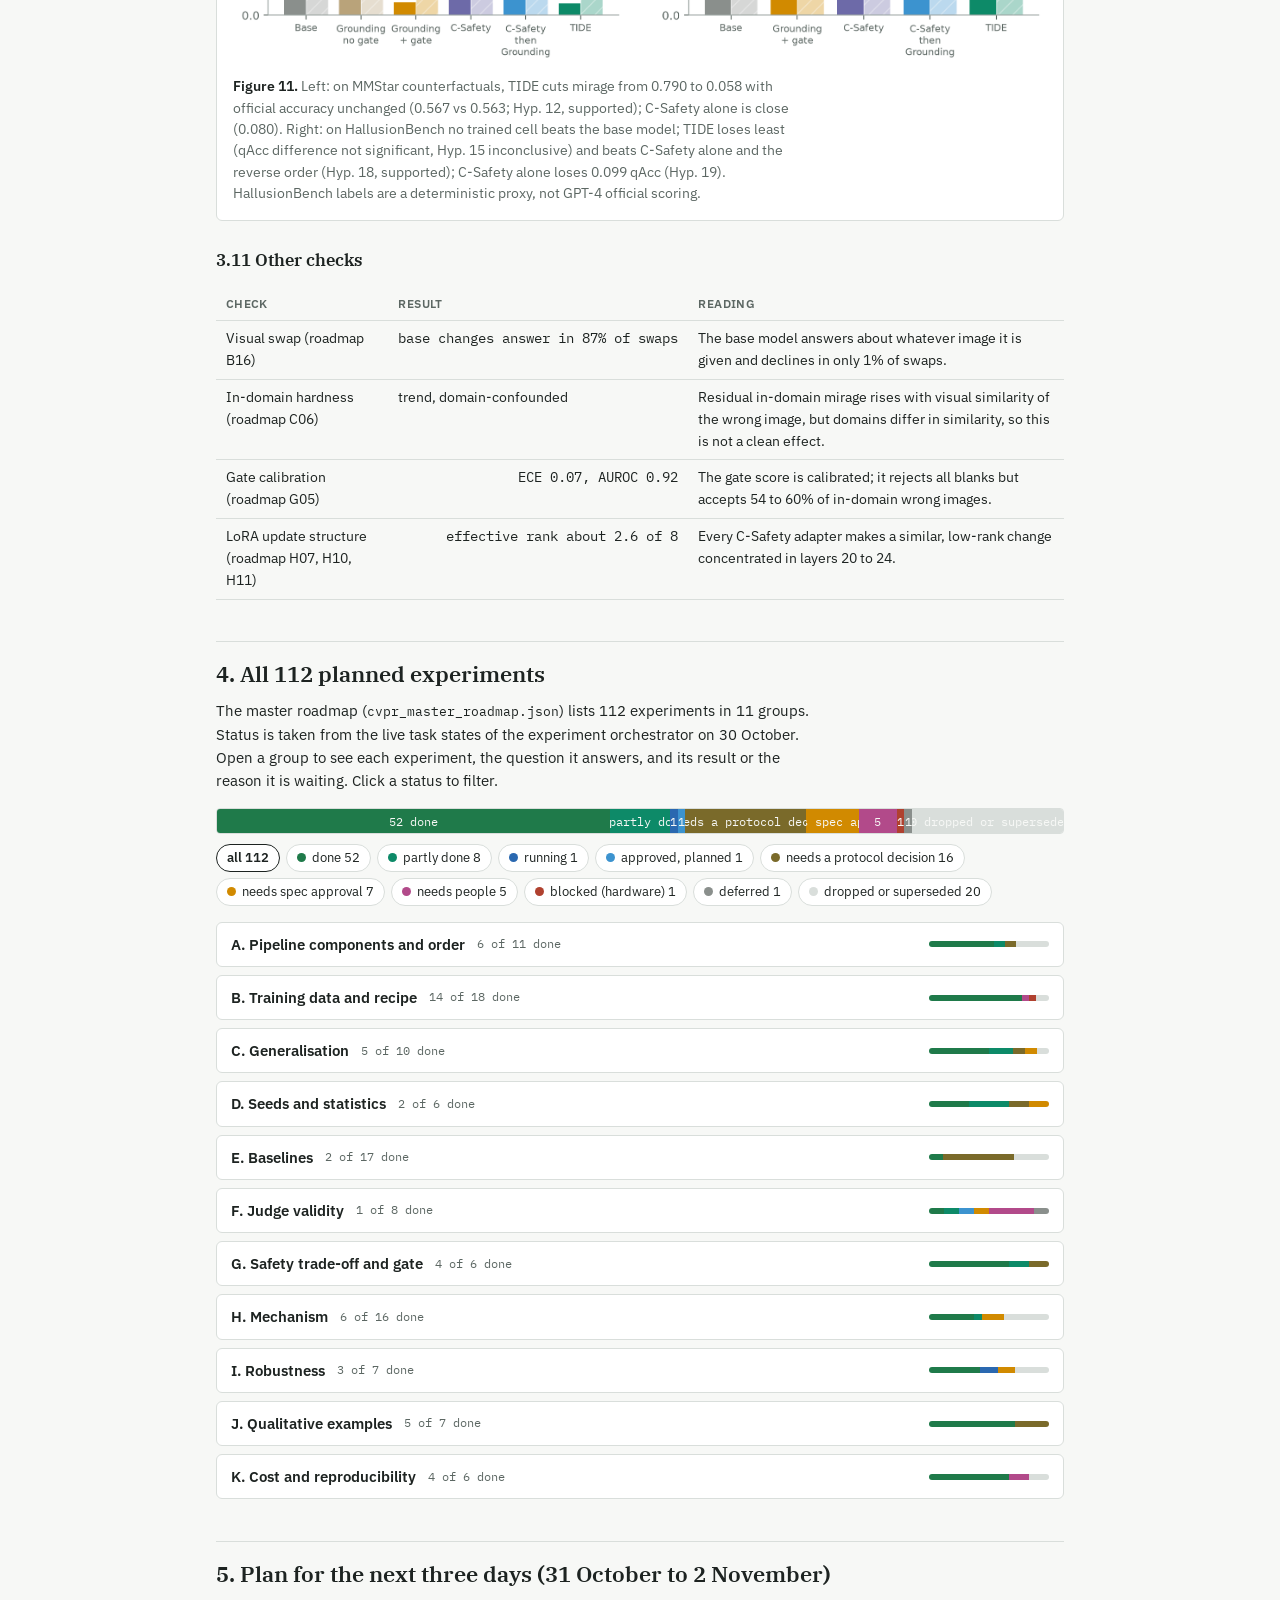
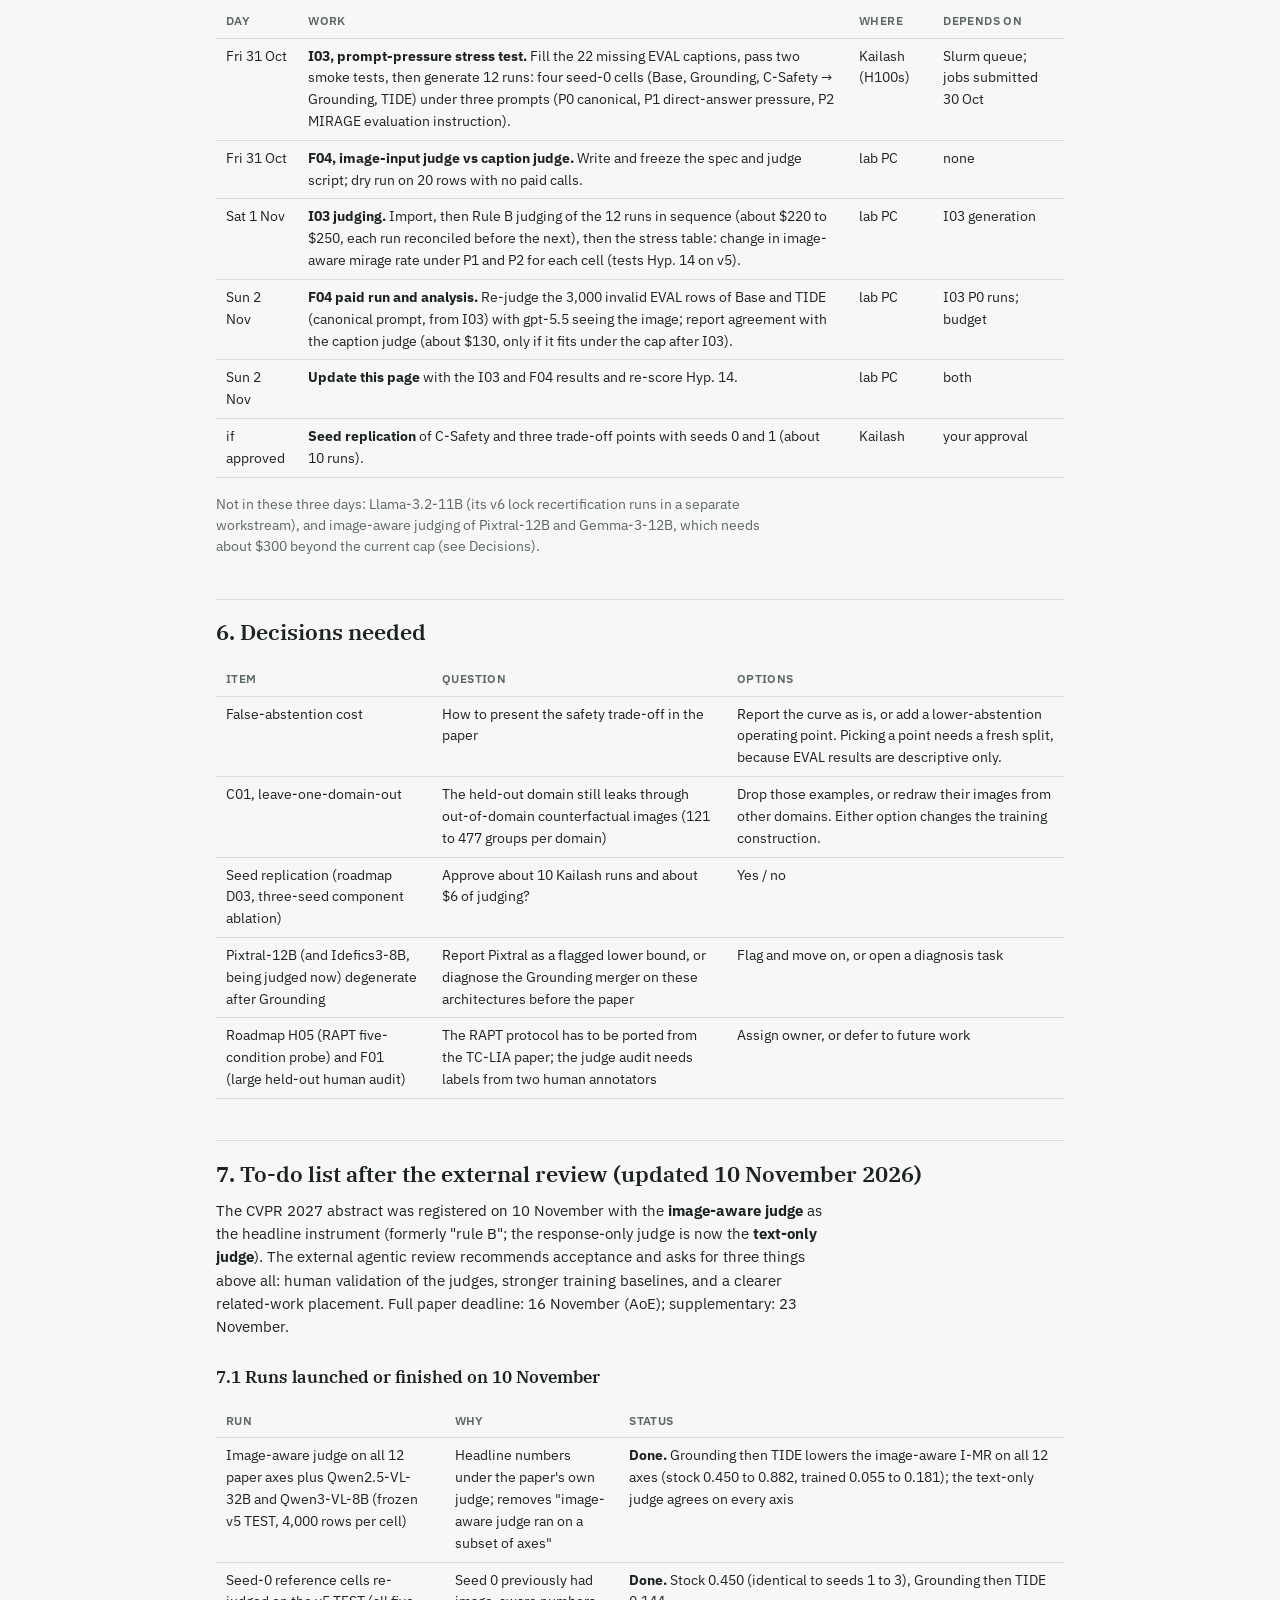
==== commit bca2d81f: "TIDE update page: human judge validation complete (kappa image-aware 0.63, text-only 0.47; judged ra" ====
--- a/static/tide-update/index.html
+++ b/static/tide-update/index.html
@@ -224,14 +224,14 @@
 <tr><td>MMStar (G2) under the image-aware judge: 1,396 images captioned, five cells judged (27,920 calls)</td><td>Transfer claim no longer rests on the text-only judge</td><td><b>Done.</b> Validated subset: stock 0.380, Grounding then TIDE 0.052 (paired difference -0.328 [-0.342, -0.313]); accuracy unchanged</td></tr>
 <tr><td>Image-aware judge on the 23 development-tier ablation cells (CS0 to CS5, gate, A5, A6, A7, B06, B11, B12, B13, B14, E3 on EVAL; 46,000 rows, about 10,000 new calls)</td><td>Every ablation currently rests on the text-only judge</td><td><b>Done 11 November.</b> Both judges now on every ablation cell; the training ladder reads the same under the image-aware judge (CS0 0.964, CS5 0.061)</td></tr>
 <tr><td>Between-seed replication of A5, A6 and the matched CS5 cell on seeds 1 and 3 (fresh 800-step adapters, EVAL tier)</td><td>"Single-seed ablations indicate" becomes three seeds for the two decisive controls</td><td><b>Done 11 November.</b> Three seeds each; A5 stays at the stock level (0.80 to 0.84), A6 and CS5 within noise of each other; registry M-seedrep-*, supplement table tab:seedrep</td></tr>
-<tr><td>Blinded human validation of both judges (420 rows, strata role x cell x judge-agreement)</td><td>The review's main request; preregistered design in the supplement</td><td><b>Both labellers done (420/420 each).</b> Adjudicator's disagreement set is open; three extra annotator links issued</td></tr>
+<tr><td>Blinded human validation of both judges (420 rows, strata role x cell x judge-agreement)</td><td>The review's main request; preregistered design in the supplement</td><td><b>Done 12 November.</b> Labels frozen and hashed before the key was opened. Pool-weighted kappa against the adjudicated human label: image-aware judge 0.63, text-only judge 0.47 (gpt-4o-mini image-aware 0.79); both judges over-call mirage (precision 0.60 / 0.48 at recall 0.96), so judged rates are upper bounds; human cell rates keep the ranking (stock 0.39, Grounding then TIDE 0.12). In the paper: supplement section, Sec. 5 sentence, limitations, claim C49</td></tr>
 </tbody></table></div>
 
 <h3>7.2 Review points and what answers each</h3>
 <div class="tbl"><table>
 <thead><tr><th>Review point</th><th>Answer</th><th>Where / when</th></tr></thead>
 <tbody>
-<tr><td>Judges validated only by a 38-row spot check</td><td>420-row blinded audit, two labellers plus adjudicator, kappa of each judge against adjudicated labels, confusion matrices per role, re-estimated cell rates under human labels</td><td>Supplement section "Human validation of the judges"; labels due 14 November, analysis script and registry ingest ready the same day</td></tr>
+<tr><td>Judges validated only by a 38-row spot check</td><td>420-row blinded audit, two labellers plus adjudicator, kappa of each judge against adjudicated labels, confusion matrices per role, re-estimated cell rates under human labels</td><td><b>Done 12 November</b>: supplement section "Human validation of the judges", registry M-hj-*, claim C49</td></tr>
 <tr><td>Heavy reliance on two automatic judges; "judge U vs rule B" blurs mirage vs unsupported confidence</td><td>Image-aware judge is primary everywhere; both judges reported side by side on the 12 axes, MMStar and (after the running job) every ablation; Section 8 states the two events the judges measure</td><td>Done in the manuscript; ablation tables update 11 November</td></tr>
 <tr><td>False-abstention cost is seed-sensitive, limited guidance on controlling it</td><td>Four-seed table with the image-aware judge; the gate's coverage sweep (G0 to G2 at 90/95/99 percent) and the risk-coverage curve already give the operating points; add one paragraph of guidance (prefer Grounding then TIDE, pick the gate coverage on the probe tier)</td><td>Text, 12 November</td></tr>
 <tr><td>Comparisons to training-based abstention are indirect</td><td>A5 (generic refusal) and A6 (random negatives) replicated on three seeds; a Visual Contrastive Decoding inference baseline on the v5 TEST if time allows (2 GPU-hours plus judging)</td><td>Seeds: 11 November; VCD: decision pending</td></tr>
@@ -261,7 +261,7 @@
 <tr><td>D01 Three-seed TIDE replication</td><td>partial</td><td>Four Qwen seeds done; a second seed for Gemma-3 and InternVL3 is the one GPU item still open (about 10 GPU-hours per seed; decision needed)</td></tr>
 <tr><td>D02 Three-seed Real-SFT vs TIDE; D03 three-seed component ablation; D05 seed-by-model interaction</td><td>planned / deferred</td><td>D03 partly closed by the running A5/A6/CS5 replication; D02 and D05 stay deferred</td></tr>
 <tr><td>E12 CLIP-UP, E13 MM-UPD, E14 UNK-VQA, E15 Reliable VQA, E16 conventional OOD detector</td><td>dropped for CVPR</td><td>Discussed in related work instead of reimplemented; nine detectors already cover the post-hoc family</td></tr>
-<tr><td>F01 Large held-out human audit; F02 human-LLM agreement; F03 multiple judges; F05 judge-prompt sensitivity; F07 adjudication of disagreements</td><td>blocked / partial / planned</td><td>All closed by the running 420-row audit (F02, F03, F07) plus the stored two-model and two-rule comparisons (F05); F01 at the audit's size, not larger</td></tr>
+<tr><td>F01 Large held-out human audit; F02 human-LLM agreement; F03 multiple judges; F05 judge-prompt sensitivity; F07 adjudication of disagreements</td><td><b>done 12 November</b></td><td>All closed by the running 420-row audit (F02, F03, F07) plus the stored two-model and two-rule comparisons (F05); F01 at the audit's size, not larger</td></tr>
 <tr><td>G06 Matched false-abstention operating points</td><td>partial</td><td>Analysis only from stored gate sweeps (12 November)</td></tr>
 <tr><td>H03 attention maps, H04 attention concentration, H05 RAPT probe, H08, H09, H12 to H15 (mechanistic)</td><td>deferred / dropped</td><td>Stay out of the CVPR paper; the probe results (H01, H02, H06, H07, H10, H11) are in</td></tr>
 <tr><td>H16 Separability-vs-failure correlation</td><td>partial</td><td>Analysis only from the stored probes (13 November)</td></tr>
